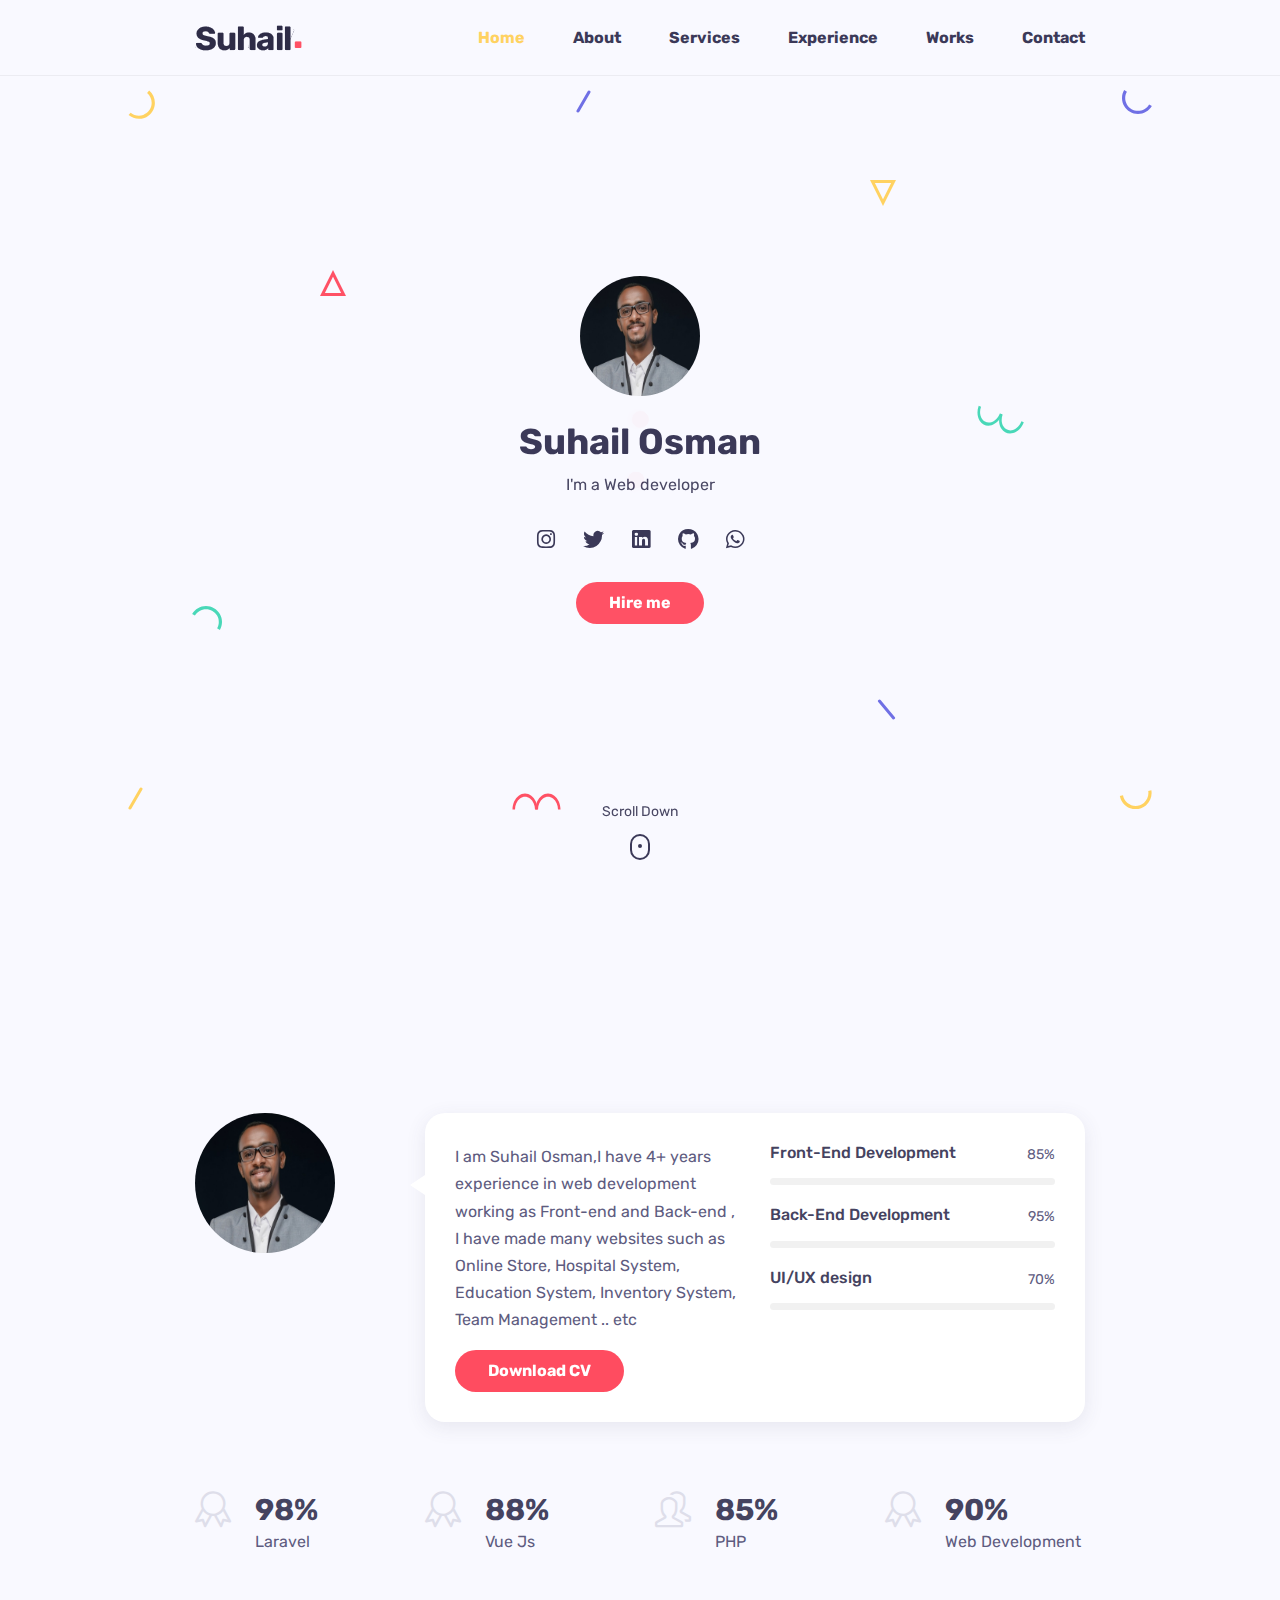
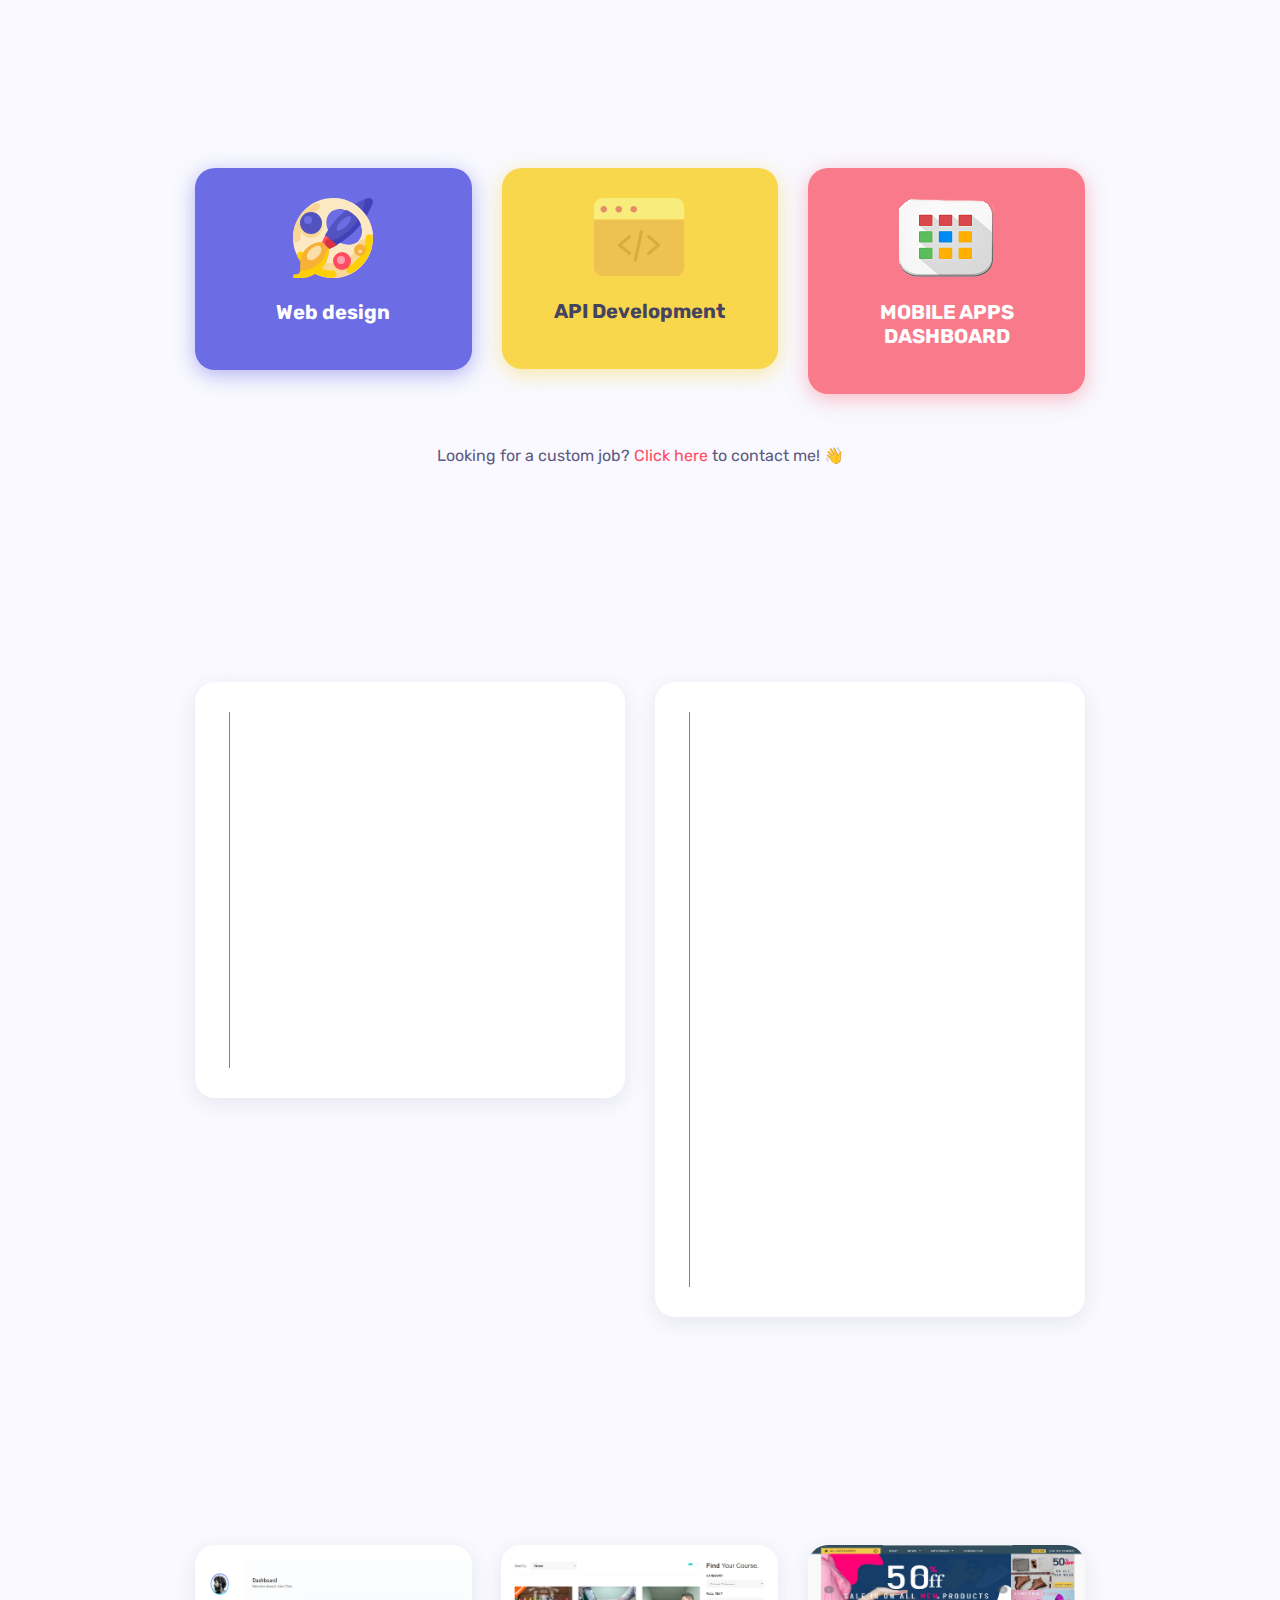
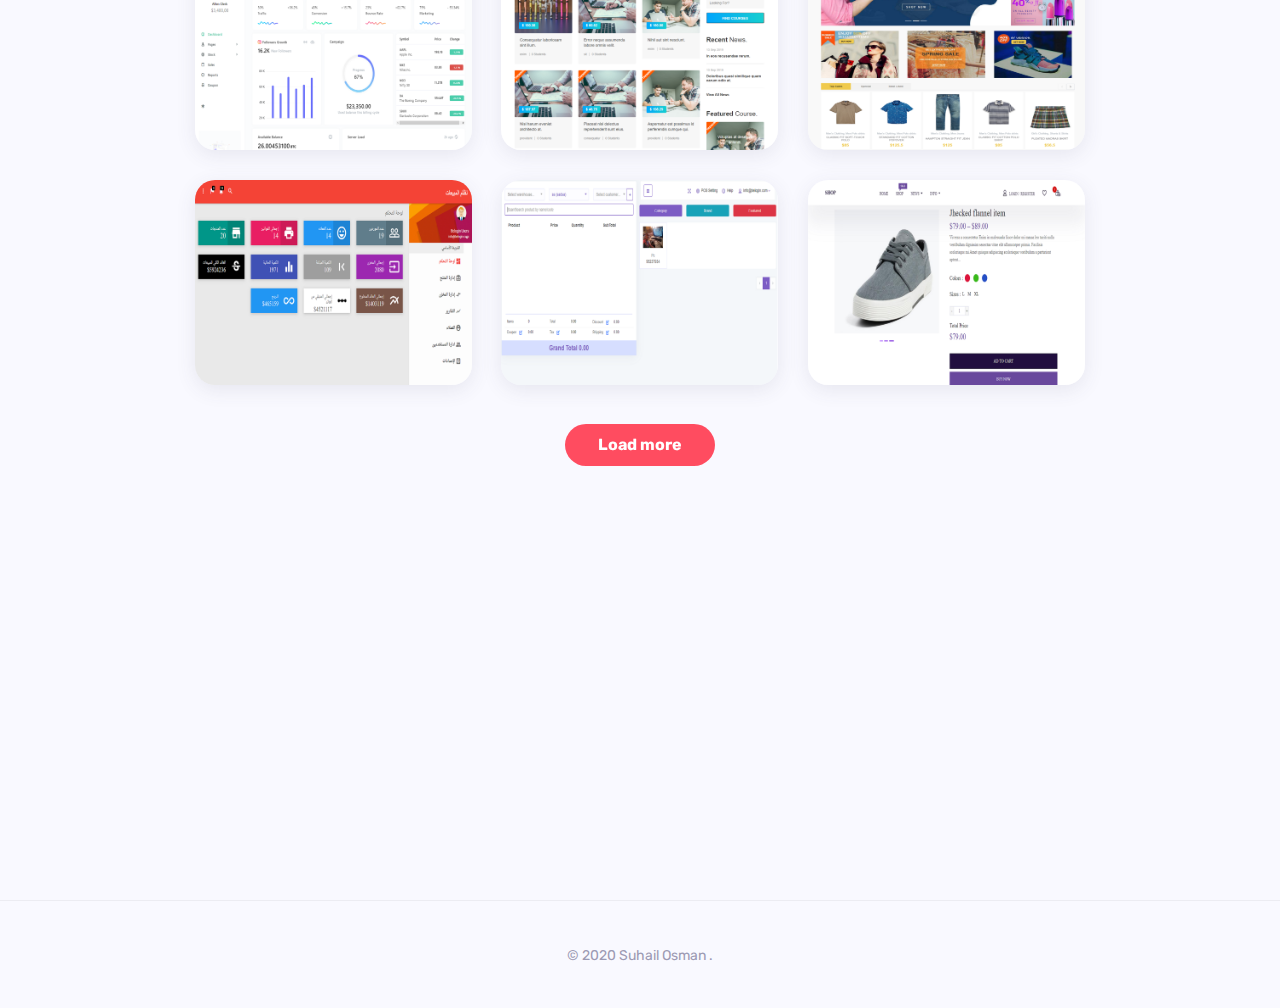
==== index.html @ 7b94c905 "Update index.html" ====
<!DOCTYPE html>
<html lang="en-US">

<head>
	<meta http-equiv="Content-Type" content="text/html; charset=UTF-8">
	<title>Suhail - Portfolio/CV </title>
	<meta name="description" content="Suhail - Portfolio/CV">
	<meta name="viewport" content="width=device-width, initial-scale=1, maximum-scale=1">
	<link rel="shortcut icon" type="image/x-icon" href="images/favicon.png">

	<!-- STYLESHEETS -->
	<link rel="stylesheet" href="css/bootstrap.min.css" type="text/css" media="all">
	<link rel="stylesheet" href="css/all.min.css" type="text/css" media="all">
	<link rel="stylesheet" href="css/simple-line-icons.css" type="text/css" media="all">
	<link rel="stylesheet" href="css/slick.css" type="text/css" media="all">
	<link rel="stylesheet" href="css/animate.css" type="text/css" media="all">
	<link rel="stylesheet" href="css/magnific-popup.css" type="text/css" media="all">
	<link rel="stylesheet" href="css/style.css" type="text/css" media="all">

	<!--[if lt IE 9]>
      <script src="https://oss.maxcdn.com/html5shiv/3.7.2/html5shiv.min.js"></script>
      <script src="https://oss.maxcdn.com/respond/1.4.2/respond.min.js"></script>
    <![endif]-->

</head>

<body>

<!-- Preloader -->
<div id="preloader" class="light">
	<div class="outer">
		<!-- Google Chrome -->
		<div class="infinityChrome">
			<div></div>
			<div></div>
			<div></div>
		</div>

		<!-- Safari and others -->
		<div class="infinity">
			<div>
				<span></span>
			</div>
			<div>
				<span></span>
			</div>
			<div>
				<span></span>
			</div>
		</div>
		<!-- Stuff -->
		<svg xmlns="http://www.w3.org/2000/svg" version="1.1" class="goo-outer">
			<defs>
				<filter id="goo">
					<feGaussianBlur in="SourceGraphic" stdDeviation="6" result="blur" />
					<feColorMatrix in="blur" values="1 0 0 0 0  0 1 0 0 0  0 0 1 0 0  0 0 0 18 -7" result="goo" />
					<feBlend in="SourceGraphic" in2="goo" />
				</filter>
			</defs>
		</svg>
	</div>
</div>

<!-- desktop header -->
<header class="desktop-header-3 light fixed-top">

    <div class="container">
	
        <nav class="navbar navbar-expand-lg navbar-dark">
			<button aria-controls="navbarNavDropdown" aria-expanded="false" aria-label="Toggle navigation" class="navbar-toggler" data-target="#navbarNavDropdown" data-toggle="collapse" type="button">
				<span class="navbar-toggler-icon"> 
					<i style="color: #282642; font-size: 25px;" class="fas fa-align-justify"></i> 
				</span> 
				<span></span>
			</button>
			<a class="navbar-brand" href="index-3-light.html"><img src="images/logo-dark.png" alt="Suhail" /></a> 
			
            <div class="collapse navbar-collapse" id="navbarNavDropdown">
                <ul class="navbar-nav ml-auto scrollspy">
                    <li class="nav-item"><a class="nav-link" href="#home">Home</a></li>
                    <li class="nav-item"><a href="#about" class="nav-link">About</a></li>
                    <li class="nav-item"><a href="#services" class="nav-link">Services</a></li>
                    <li class="nav-item"><a href="#experience" class="nav-link">Experience</a></li>
                    <li class="nav-item"><a href="#works" class="nav-link">Works</a></li>
                    <!-- <li class="nav-item"><a href="#blog" class="nav-link">Blog</a></li> -->
                    <li class="nav-item"><a href="#contact" class="nav-link">Contact</a></li>
                </ul>
            </div>
        </nav>

    </div>

</header>

<!-- main layout -->
<main class="content-3">
	
	<!-- section home -->
	<section id="home" class="home light d-flex align-items-center">
		<div class="container">

			<!-- intro -->
			<div class="intro">
				<!-- avatar image -->
				<img style="width:120px; height:120px; border-radius: 50%;" src="images/suhail.jpeg" alt="Suhail" class="mb-4 avatar" />

				<!-- info -->
				<h1 class="mb-2 mt-0">Suhail Osman</h1>
				<span>I'm a <span class="text-rotating">Web developer, Front-End developer, Back-End developer</span></span>

				<!-- social icons -->
				<ul class="social-icons light list-inline mb-0 mt-4">
					<li class="list-inline-item"><a target="_blank" href="https://www.instgram.com/sahlowle/"><i class="fab fa-instagram"></i></a></li>
					<li class="list-inline-item"><a target="_blank" href="https://www.twitter.com/sahlowle/"><i class="fab fa-twitter"></i></a></li>
					<li class="list-inline-item"><a target="_blank" href="https://www.linkedin.com/in/sahlowle"><i class="fab fa-linkedin"></i></a></li>
					<li class="list-inline-item"><a target="_blank" href="https://github.com/sahlowle"><i class="fab fa-github"></i></a></li>
					<li class="list-inline-item"><a target="_blank" href="https://api.whatsapp.com/send/?phone=249117404015"><i class="fab fa-whatsapp"></i></a></li>
				</ul>

				<!-- buttons -->
				<div class="mt-4">
					<a href="#contact" class="btn btn-default">Hire me</a>
				</div>
			</div>
			
			<!-- scroll down mouse wheel -->
			<div class="scroll-down light">
				<a href="#about" class="mouse-wrapper">
					<span>Scroll Down</span>
					<span class="mouse">
						<span class="wheel"></span>
					</span>
				</a>
			</div>

			<!-- parallax layers -->
			<div class="parallax" data-relative-input="true">

				<svg width="27" height="29" data-depth="0.3" class="layer p1" xmlns="http://www.w3.org/2000/svg"><path d="M21.15625.60099c4.37954 3.67487 6.46544 9.40612 5.47254 15.03526-.9929 5.62915-4.91339 10.30141-10.2846 12.25672-5.37122 1.9553-11.3776.89631-15.75715-2.77856l2.05692-2.45134c3.50315 2.93948 8.3087 3.78663 12.60572 2.22284 4.297-1.5638 7.43381-5.30209 8.22768-9.80537.79387-4.50328-.8749-9.08872-4.37803-12.02821L21.15625.60099z" fill="#FFD15C" fill-rule="evenodd"/></svg>

				<svg width="26" height="26" data-depth="0.2" class="layer p2" xmlns="http://www.w3.org/2000/svg"><path d="M13 3.3541L2.42705 24.5h21.1459L13 3.3541z" stroke="#FF4C60" stroke-width="3" fill="none" fill-rule="evenodd"/></svg>

				<svg width="30" height="25" data-depth="0.3" class="layer p3" xmlns="http://www.w3.org/2000/svg"><path d="M.1436 8.9282C3.00213 3.97706 8.2841.92763 14.00013.92796c5.71605.00032 10.9981 3.04992 13.85641 8 2.8583 4.95007 2.8584 11.0491-.00014 16.00024l-2.77128-1.6c2.28651-3.96036 2.28631-8.84002.00011-12.8002-2.2862-3.96017-6.5124-6.40017-11.08513-6.4-4.57271.00018-8.79872 2.43984-11.08524 6.4002l-2.77128-1.6z" fill="#44D7B6" fill-rule="evenodd"/></svg>

				<svg width="15" height="23" data-depth="0.6" class="layer p4" xmlns="http://www.w3.org/2000/svg"><rect transform="rotate(30 9.86603 10.13397)" x="7" width="3" height="25" rx="1.5" fill="#FFD15C" fill-rule="evenodd"/></svg>

				<svg width="15" height="23" data-depth="0.2" class="layer p5" xmlns="http://www.w3.org/2000/svg"><rect transform="rotate(30 9.86603 10.13397)" x="7" width="3" height="25" rx="1.5" fill="#6C6CE5" fill-rule="evenodd"/></svg>

				<svg width="49" height="17" data-depth="0.5" class="layer p6" xmlns="http://www.w3.org/2000/svg"><g fill="#FF4C60" fill-rule="evenodd"><path d="M.5 16.5c0-5.71709 2.3825-10.99895 6.25-13.8567 3.8675-2.85774 8.6325-2.85774 12.5 0C23.1175 5.50106 25.5 10.78292 25.5 16.5H23c0-4.57303-1.90625-8.79884-5-11.08535-3.09375-2.28652-6.90625-2.28652-10 0C4.90625 7.70116 3 11.92697 3 16.5H.5z"/><path d="M23.5 16.5c0-5.71709 2.3825-10.99895 6.25-13.8567 3.8675-2.85774 8.6325-2.85774 12.5 0C46.1175 5.50106 48.5 10.78292 48.5 16.5H46c0-4.57303-1.90625-8.79884-5-11.08535-3.09375-2.28652-6.90625-2.28652-10 0-3.09375 2.28651-5 6.51232-5 11.08535h-2.5z"/></g></svg>

				<svg width="26" height="26" data-depth="0.4" class="layer p7" xmlns="http://www.w3.org/2000/svg"><path d="M13 22.6459L2.42705 1.5h21.1459L13 22.6459z" stroke="#FFD15C" stroke-width="3" fill="none" fill-rule="evenodd"/></svg>

				<svg width="19" height="21" data-depth="0.3" class="layer p8" xmlns="http://www.w3.org/2000/svg"><rect transform="rotate(-40 6.25252 10.12626)" x="7" width="3" height="25" rx="1.5" fill="#6C6CE5" fill-rule="evenodd"/></svg>

				<svg width="30" height="25" data-depth="0.3" data-depth-y="-1.30" class="layer p9" xmlns="http://www.w3.org/2000/svg"><path d="M29.8564 16.0718c-2.85854 4.95114-8.1405 8.00057-13.85654 8.00024-5.71605-.00032-10.9981-3.04992-13.85641-8-2.8583-4.95007-2.8584-11.0491.00014-16.00024l2.77128 1.6c-2.28651 3.96036-2.28631 8.84002-.00011 12.8002 2.2862 3.96017 6.5124 6.40017 11.08513 6.4 4.57271-.00018 8.79872-2.43984 11.08524-6.4002l2.77128 1.6z" fill="#6C6CE5" fill-rule="evenodd"/></svg>

				<svg width="47" height="29" data-depth="0.2" class="layer p10" xmlns="http://www.w3.org/2000/svg"><g fill="#44D7B6" fill-rule="evenodd"><path d="M46.78878 17.19094c-1.95535 5.3723-6.00068 9.52077-10.61234 10.8834-4.61167 1.36265-9.0893-.26708-11.74616-4.27524-2.65686-4.00817-3.08917-9.78636-1.13381-15.15866l2.34923.85505c-1.56407 4.29724-1.2181 8.92018.90705 12.12693 2.12514 3.20674 5.70772 4.5107 9.39692 3.4202 3.68921-1.0905 6.92581-4.40949 8.48988-8.70673l2.34923.85505z"/><path d="M25.17585 9.32448c-1.95535 5.3723-6.00068 9.52077-10.61234 10.8834-4.61167 1.36264-9.0893-.26708-11.74616-4.27525C.16049 11.92447-.27182 6.14628 1.68354.77398l2.34923.85505c-1.56407 4.29724-1.2181 8.92018.90705 12.12692 2.12514 3.20675 5.70772 4.5107 9.39692 3.4202 3.68921-1.0905 6.92581-4.40948 8.48988-8.70672l2.34923.85505z"/></g></svg>

				<svg width="33" height="20" data-depth="0.5" class="layer p11" xmlns="http://www.w3.org/2000/svg"><path d="M32.36774.34317c.99276 5.63023-1.09332 11.3614-5.47227 15.03536-4.37895 3.67396-10.3855 4.73307-15.75693 2.77837C5.76711 16.2022 1.84665 11.53014.8539 5.8999l3.15139-.55567c.7941 4.50356 3.93083 8.24147 8.22772 9.8056 4.29688 1.56413 9.10275.71673 12.60554-2.2227C28.34133 9.98771 30.01045 5.4024 29.21635.89884l3.15139-.55567z" fill="#FFD15C" fill-rule="evenodd"/></svg>

			</div>
		</div>
		
	</section>

	<!-- section about -->
	<section id="about">

		<div class="container">
			
			<!-- section title -->
			<h2 class="section-title wow fadeInUp">About Me</h2>

			<div class="spacer" data-height="60"></div>
			
			<div class="row">

				<div class="col-md-3">
					<div class="text-center text-md-left">
						<!-- avatar image -->
						<img style="width: 140px; height: 140px; border-radius: 50%" src="images/suhail.jpeg" alt="Suhail" />
					</div>
					<div class="spacer d-md-none d-lg-none" data-height="30"></div>
				</div>

				<div class="col-md-9 triangle-left-md triangle-top-sm">
					<div class="rounded bg-white shadow-dark padding-30">
						<div class="row">
							<div class="col-md-6">
								<!-- about text -->
								<p>I am Suhail Osman,I have 4+ years experience in web development working as Front-end and Back-end , I have made many websites such as
									Online Store, Hospital System, Education System, Inventory System, Team Management .. etc
								</p>
								<div class="mt-3">
									<a href="files/suhail-cv.pdf" download  class="btn btn-default">Download CV</a>
								</div>
								<div class="spacer d-md-none d-lg-none" data-height="30"></div>
							</div>
							<div class="col-md-6">
								<!-- skill item -->
								<div class="skill-item">
									<div class="skill-info clearfix">
										<h4 class="float-left mb-3 mt-0">Front-End Development</h4>
										<span class="float-right">85%</span>
									</div>
									<div class="progress">
										<div class="progress-bar data-background" role="progressbar" aria-valuemin="0" aria-valuemax="100" aria-valuenow="85" data-color="#FFD15C">
										</div>
									</div>
									<div class="spacer" data-height="20"></div>
								</div>

								<!-- skill item -->
								<div class="skill-item">
									<div class="skill-info clearfix">
										<h4 class="float-left mb-3 mt-0"> Back-End Development</h4>
										<span class="float-right">95%</span>
									</div>
									<div class="progress">
										<div class="progress-bar data-background" role="progressbar" aria-valuemin="0" aria-valuemax="100" aria-valuenow="95" data-color="#FF4C60">
										</div>
									</div>
									<div class="spacer" data-height="20"></div>
								</div>

								<!-- skill item -->
								<div class="skill-item">
									<div class="skill-info clearfix">
										<h4 class="float-left mb-3 mt-0"> UI/UX design</h4>
										<span class="float-right">70%</span>
									</div>
									<div class="progress">
										<div class="progress-bar data-background" role="progressbar" aria-valuemin="0" aria-valuemax="100" aria-valuenow="70" data-color="#6C6CE5">
										</div>
									</div>
								</div>
							</div>
						</div>
					</div>
				</div>

			</div>
			<!-- row end -->

			<div class="spacer" data-height="70"></div>
			
			<div class="row">
				
				<div class="col-md-3 col-sm-6">
					<!-- fact item -->
					<div class="fact-item">
						<span class="icon icon-badge"></span>
						<div class="details">
							<h3 class="mb-0 mt-0 number"><em class="count">98</em>%</h3>
							<p class="mb-0">Laravel</p>
						</div>
					</div>
					<div class="spacer d-md-none d-lg-none" data-height="30"></div>
				</div>

				<div class="col-md-3 col-sm-6">
					<!-- fact item -->
					<div class="fact-item">
						<span class="icon icon-badge"></span>
						<div class="details">
							<h3 class="mb-0 mt-0 number"><em class="count">88</em>%</h3>
							<p class="mb-0">Vue Js</p>
						</div>
					</div>
					<div class="spacer d-md-none d-lg-none" data-height="30"></div>
				</div>

				<div class="col-md-3 col-sm-6">
					<!-- fact item -->
					<div class="fact-item">
						<span class="icon icon-people"></span>
						<div class="details">
							<h3 class="mb-0 mt-0 number"><em class="count">85</em>%</h3>
							<p class="mb-0">PHP</p>
						</div>
					</div>
					<div class="spacer d-md-none d-lg-none" data-height="30"></div>
				</div>

				<div class="col-md-3 col-sm-6">
					<!-- fact item -->
					<div class="fact-item">
						<span class="icon icon-badge"></span>
						<div class="details">
							<h3 class="mb-0 mt-0 number"><em class="count">90</em>%</h3>
							<p class="mb-0">Web Development</p>
						</div>
					</div>
				</div>

			</div>

		</div>
		
	</section>
	
	<!-- section services -->
	<section id="services">

		<div class="container">
			
			<!-- section title -->
			<h2 class="section-title wow fadeInUp">Services</h2>

			<div class="spacer" data-height="60"></div>
			
			<div class="row">

				<div class="col-md-4">
					<!-- service box -->
					<div class="service-box rounded data-background padding-30 text-center text-light shadow-blue" data-color="#6C6CE5">
						<img src="images/service-1.svg" alt="UI/UX design" />
						<h3 class="mb-3 mt-0">Web design</h3>
						<!-- <p class="mb-0">Lorem ipsum dolor sit amet consectetuer adipiscing elit aenean commodo ligula eget.</p> -->
					</div>
					<div class="spacer d-md-none d-lg-none" data-height="30"></div>
				</div>

				<div class="col-md-4">
					<!-- service box -->
					<div class="service-box rounded data-background padding-30 text-center shadow-yellow" data-color="#F9D74C">
						<img src="images/service-2.svg" alt="UI/UX design" />
						<h3 class="mb-3 mt-0">API Development</h3>
						<!-- <p class="mb-0">Lorem ipsum dolor sit amet consectetuer adipiscing elit aenean commodo ligula eget.</p> -->
					</div>
					<div class="spacer d-md-none d-lg-none" data-height="30"></div>
				</div>

				<div class="col-md-4">
					<!-- service box -->
					<div class="service-box rounded data-background padding-30 text-center text-light shadow-pink" data-color="#F97B8B">
						<img src="images/apps.png" alt="UI/UX design" />
						<h3 class="mb-3 mt-0">MOBILE APPS DASHBOARD</h3>
						<!-- <p class="mb-0">Lorem ipsum dolor sit amet consectetuer adipiscing elit aenean commodo ligula eget.</p> -->
					</div>
				</div>

			</div>

			<div class="mt-5 text-center">
				<p class="mb-0">Looking for a custom job? <a href="#contact">Click here</a> to contact me! 👋</p>
			</div>

		</div>
		
	</section>
	
	<!-- section experience -->
	<section id="experience">

		<div class="container">
			
			<!-- section title -->
			<h2 class="section-title wow fadeInUp">Experience</h2>

			<div class="spacer" data-height="60"></div>
			
			<div class="row">

				<div class="col-md-6">
					
					<!-- timeline wrapper -->
					<div class="timeline edu bg-white rounded shadow-dark padding-30 overflow-hidden">

						

						<!-- timeline item -->
						<div class="timeline-container wow fadeInUp" data-wow-delay="0.2s">
							<div class="content">
								<span class="time">2017 - 2013</span>
								<h3 class="title">Bachelor’s Degree</h3>
								<p> Sudan University Of Since & Technology. <br> 
									 Management Information System <br>
									 First Class
									 <br>
									 graduated in 15-11-2017
								</p>
							</div>
						</div>

						<!-- timeline item -->
						<div class="timeline-container wow fadeInUp">
							<div class="content">
								<span class="time">2012 - 2010</span>
								<h3 class="title">Academic Degree</h3>
								<p> Sudani International school, <br> 3 years to graduate <br>  </p>
							</div>
						</div>

						<!-- timeline item -->
						<!-- <div class="timeline-container wow fadeInUp" data-wow-delay="0.4s">
							<div class="content">
								<span class="time">2013 - 2009</span>
								<h3 class="title">Honours Degree</h3>
								<p>Lorem ipsum dolor sit amet quo ei simul congue exerci ad nec admodum perfecto.</p>
							</div>
						</div> -->

						<!-- main line -->
						<span class="line"></span>

					</div>

				</div>

				<div class="col-md-6">
					
					<!-- responsive spacer -->
					<div class="spacer d-md-none d-lg-none" data-height="30"></div>

					<!-- timeline wrapper -->
					<div class="timeline exp bg-white rounded shadow-dark padding-30 overflow-hidden">

						<!-- timeline item -->
						<div class="timeline-container wow fadeInUp">
							<div class="content">
								<span class="time">2020 - Present</span>
								<h3 class="title">Back-End Developer</h3>
								<p> <i class="fa fa-building"></i> Opeena Co.ltd </p>
								 <ul>
									 <li>Building REST api for mobile apps</li>
									 <li>Building Dashboard</li>
									 <li>Building Ecommerce website</li>
								 </ul>
							</div>
						</div>

						<!-- timeline item -->
						<div class="timeline-container wow fadeInUp" data-wow-delay="0.2s">
							<div class="content">
								<span class="time">2017 - 2013</span>
								<h3 class="title">Front-End Developer</h3>
								<p> <i class="fa fa-building"></i> SkilledTech  </p>
								 <ul>
									 <li>Building website</li>
								 </ul>
							</div>
						</div>

						<!-- timeline item -->
						<div class="timeline-container wow fadeInUp" data-wow-delay="0.4s">
							<div class="content">
								<span class="time">2013 - 2009</span>
								<h3 class="title">Full-Stack Developer</h3>
								<p> <i class="fa fa-building"></i> Ashrafcom  </p>
								 <ul>
									 <li>Building CMS</li>
									 <li>Integrate payment Method</li>
								 </ul>
							</div>
						</div>

						<!-- main line -->
						<span class="line"></span>

					</div>

				</div>

			</div>

		</div>
		
	</section>
	
	<!-- section works -->
	<section id="works">

		<div class="container">
			
			<!-- section title -->
			<h2 class="section-title wow fadeInUp">Recent works</h2>

			<div class="spacer" data-height="60"></div>

			<!-- portfolio filter (desktop) -->
			<!-- <ul class="portfolio-filter list-inline wow fadeInUp">
				<li class="current list-inline-item" data-filter="*">Everything</li>
				<li class="list-inline-item" data-filter=".creative">Creative</li>
				<li class="list-inline-item" data-filter=".art">Art</li>
				<li class="list-inline-item" data-filter=".design">Design</li>
				<li class="list-inline-item" data-filter=".branding">Branding</li>
			</ul> -->
			
			<!-- portfolio filter (mobile) -->
			<!-- <div class="pf-filter-wrapper">
				<select class="portfolio-filter-mobile">
					<option value="*">Everything</option>
					<option value=".creative">Creative</option>
					<option value=".art">Art</option>
					<option value=".design">Design</option>
					<option value=".branding">Branding</option>
				</select>
			</div> -->
			
			<!-- portolio wrapper -->
			<div class="row portfolio-wrapper">
				
				<!-- portfolio item -->
				
				<!-- portfolio item -->
				<div class="col-md-4 col-sm-6 grid-item creative design">
					<a href="#small-dialog" class="work-content">
						<div class="portfolio-item rounded shadow-dark">
							<div class="details">
								<span class="term">creative</span>
								<h4 class="title">Dashboard For Online Store</h4>
								<span class="more-button"><i class="icon-options"></i></span>
							</div>
							<div class="thumb">
								<img src="images/works/dashboard1.png" alt="Portfolio-title" />
								<div class="mask"></div>
							</div>
						</div>
					</a>
					<div id="small-dialog" class="white-popup zoom-anim-dialog mfp-hide">
						<img src="images/works/dashboard.png" alt="Title" />
						<h2>Dashboard For Online Store</h2>
						<!-- <p>Lorem ipsumifend mi id tempus.</p>
						<p>Donec consectetur, libero at pretl lectus eget ligula.</p> -->
						<!-- <a href="#" class="btn btn-default">View on Dribbble</a> -->
					</div>
				</div>
				<!-- portfolio item -->
				<div class="col-md-4 col-sm-6 grid-item creative design">
					<a href="#small-dialog2" class="work-content">
						<div class="portfolio-item rounded shadow-dark">
							<div class="details">
								<span class="term">Creative</span>
								<h4 class="title">Course Website</h4>
								<span class="more-button"><i class="icon-options"></i></span>
							</div>
							<div class="thumb">
								<img src="images/works/course.png" alt="Portfolio-title" />
								<div class="mask"></div>
							</div>
						</div>
					</a>
					<div id="small-dialog2" class="white-popup zoom-anim-dialog mfp-hide">
						<img src="images/works/course.png" alt="Title" />
						<h2>Course Website</h2>
						<!-- <p>Lorem ipsum dolorper rutrum. In rmpus.</p>
						<p>Donec consectetur, libero rnaa.</p>
						<a href="#" class="btn btn-default">View on Dribbble</a> -->
					</div>
				</div>
				<!-- portfolio item -->
				<div class="col-md-4 col-sm-6 grid-item creative design">
					<a href="#small-dialog3" class="work-content">
						<div class="portfolio-item rounded shadow-dark">
							<div class="details">
								<span class="term">Creative</span>
								<h4 class="title">Online Store Website</h4>
								<span class="more-button"><i class="icon-options"></i></span>
							</div>
							<div class="thumb">
								<img src="images/works/Ecommerce1.png" alt="Portfolio-title" />
								<div class="mask"></div>
							</div>
						</div>
					</a>
					<div id="small-dialog3" class="white-popup zoom-anim-dialog mfp-hide">
						<img src="images/works/Ecommerce.png" alt="Title" />
						<h2>Online Store Website</h2>
						<!-- <p>Lorem ipsum dolor mper rutrumempus.</p>
						<p>Donec consectetur, libelobortia.</p>
						<a href="#" class="btn btn-default">View on Dribbble</a> -->
					</div>
				</div>
				<!-- portfolio item -->
				<div class="col-md-4 col-sm-6 grid-item creative design">
					<a href="#small-dialog4" class="work-content">
						<div class="portfolio-item rounded shadow-dark">
							<div class="details">
								<span class="term">Creative</span>
								<h4 class="title">Stock Management</h4>
								<span class="more-button"><i class="icon-options"></i></span>
							</div>
							<div class="thumb">
								<img src="images/works/stock1.png" alt="Portfolio-title" />
								<div class="mask"></div>
							</div>
						</div>
					</a>
					<div id="small-dialog4" class="white-popup zoom-anim-dialog mfp-hide">
						<img src="images/works/stock.png" alt="Title" />
						<h2>Stock Management</h2>
						<!-- <p>Lorem ipsum dolor mpus.</p>
						<p>Donec ce nisl lectus eget ligula.</p>
						<a href="#" class="btn btn-default">View on Dribbble</a> -->
					</div>
				</div>
				<!-- portfolio item -->
				<div class="col-md-4 col-sm-6 grid-item creative design">
					<a href="#small-dialog5" class="work-content">
						<div class="portfolio-item rounded shadow-dark">
							<div class="details">
								<span class="term">Creative</span>
								<h4 class="title">Pos System</h4>
								<span class="more-button"><i class="icon-options"></i></span>
							</div>
							<div class="thumb">
								<img src="images/works/pos1.png" alt="Portfolio-title" />
								<div class="mask"></div>
							</div>
						</div>
					</a>
					<div id="small-dialog5" class="white-popup zoom-anim-dialog mfp-hide">
						<img src="images/works/pos.png" alt="Title" />
						<h2>Guest App Walkthrough Screens</h2>
						<!-- <p>Lorem ipsua semper rutrum. s.</p>
						<p>Donec consectetur, lstique ula.</p>
						<a href="#" class="btn btn-default">View on Dribbble</a> -->
					</div>
				</div>
				<!-- portfolio item -->
				<div class="col-md-4 col-sm-6 grid-item creative design">
					<a href="#small-dialog6" class="work-content">
						<div class="portfolio-item rounded shadow-dark">
							<div class="details">
								<span class="term">Creative</span>
								<h4 class="title">Opeena Online Store</h4>
								<span class="more-button"><i class="icon-options"></i></span>
							</div>
							<div class="thumb">
								<img src="images/works/opeena1.png" alt="Portfolio-title" />
								<div class="mask"></div>
							</div>
						</div>
					</a>
					<div id="small-dialog6" class="white-popup zoom-anim-dialog mfp-hide">
						<img src="images/works/opeena.png" alt="Title" />
						<h2>Opeena Online Store</h2>
						<!-- <p>Lorem ipsum dsa semper rutrum. In rus.</p>
						<p>Donec consectetur,istique nisl lela.</p>
						<a href="#" class="btn btn-default">View on Dribbble</a> -->
					</div>
				</div>



			</div>
			
			<!-- more button -->
			<div class="load-more text-center mt-4">
				<a href="javascript:" class="btn btn-default"><i class="fas fa-spinner"></i> Load more</a>
				<!-- numbered pagination (hidden for infinite scroll) -->
				<ul class="portfolio-pagination list-inline d-none">
					<li class="list-inline-item">1</li>
					<li class="list-inline-item"><a href="works-2.html">2</a></li>
				</ul>
			</div>

		</div>

	</section>
	
	<!-- section prices -->
	<section id="prices" style="display: none;">

		<div class="container">
			
			<!-- section title -->
			<h2 class="section-title wow fadeIn">Pricing Plans</h2>

			<div class="spacer" data-height="60"></div>
			
			<div class="row">
				
				<div class="col-md-4 pr-md-0 mt-md-4 mt-0">
					<!-- price item -->
					<div class="price-item bg-white rounded shadow-dark text-center">
						<img src="images/price-1.svg" alt="Regular" />
						<h2 class="plan">Basic</h2>
						<p>A Simple option but powerful to manage your business</p>
						<p>Email support</p>
						<h3 class="price"><em>$</em>9<span>Month</span></h3>
						<a href="#" class="btn btn-default">Get Started</a>
					</div>
				</div>

				<div class="col-md-4 px-md-0 my-4 my-md-0">
					<!-- price item recommended-->
					<div class="price-item bg-white rounded shadow-dark text-center best">
						<span class="badge">Recommended</span>
						<img src="images/price-2.svg" alt="Premium" />
						<h2 class="plan">Premium</h2>
						<p>Unlimited product including apps integrations and more features</p>
						<p>Mon-Fri support</p>
						<h3 class="price"><em>$</em>49<span>Month</span></h3>
						<a href="#" class="btn btn-default">Get Started</a>
					</div>
				</div>

				<div class="col-md-4 pl-md-0 mt-md-4 mt-0">
					<!-- price item -->
					<div class="price-item bg-white rounded shadow-dark text-center">
						<img src="images/price-3.svg" alt="Ultimate" />
						<h2 class="plan">Ultimate</h2>
						<p>A wise option for large companies and individuals</p>
						<p>24/7 support</p>
						<h3 class="price"><em>$</em>99<span>Month</span></h3>
						<a href="#" class="btn btn-default">Get Started</a>
					</div>
				</div>

			</div>

		</div>

	</section>
	
	<!-- section testimonials -->
	<section id="testimonials" style="display: none;">

		<div class="container">
			
			<!-- section title -->
			<h2 class="section-title wow fadeInUp">Clients & Reviews</h2>

			<div class="spacer" data-height="60"></div>
			
			<!-- testimonials wrapper -->
			<div class="testimonials-wrapper">
				
				<!-- testimonial item -->
				<div class="testimonial-item text-center mx-auto">
					<div class="thumb mb-3 mx-auto">
						<img style=" border-radius: 50%" src="images/suhail.jpeg" alt="customer-name" />						
					</div>
					<h4 class="mt-3 mb-0">John Doe</h4>
					<span class="subtitle">Product designer at Dribbble</span>
					<div class="bg-white padding-30 shadow-dark rounded triangle-top position-relative mt-4">
						<p class="mb-0">I enjoy working with the theme and learn so much. You guys make the process fun and interesting. Good luck! 👍</p>
					</div>
				</div>
				
				<!-- testimonial item -->
				<div class="testimonial-item text-center mx-auto">
					<div class="thumb mb-3 mx-auto">
						<img style=" border-radius: 50%" src="images/suhail.jpeg" alt="customer-name" />						
x-auto">
						<img style=" border-radius: 50%" src="images/suhail.jpeg" alt="customer-name" />						
lient-5.svg" alt="client-name" />
						</div>
					</div>
				</div>
				<div class="col-md-3 col-6">
					<!-- client item -->
					<div class="client-item">
						<div class="inner">
							<img src="images/client-6.svg" alt="client-name" />
						</div>
					</div>
				</div>
				<div class="col-md-3 col-6">
					<!-- client item -->
					<div class="client-item">
						<div class="inner">
							<img src="images/client-7.svg" alt="client-name" />
						</div>
					</div>
				</div>
				<div class="col-md-3 col-6">
					<!-- client item -->
					<div class="client-item">
						<div class="inner">
							<img src="images/client-8.svg" alt="client-name" />
						</div>
					</div>
				</div>
			</div>

		</div>

	</section>
	
	<!-- section blog -->
	<section id="blog" style="display: none;">

		<div class="container">
			
			<!-- section title -->
			<h2 class="section-title wow fadeInUp">Latest Posts</h2>

			<div class="spacer" data-height="60"></div>
			
			<div class="row blog-wrapper">
				
				<div class="col-md-4">
					<!-- blog item -->
					<div class="blog-item rounded bg-white shadow-dark wow fadeIn">
						<div class="thumb">
							<a href="#">
								<span class="category">Reviews</span>
							</a>
							<a href="#">
								<img src="images/blog/1.svg" alt="blog-title" />
							</a>
						</div>
						<div class="details">
							<h4 class="my-0 title"><a href="#">5 Best App Development Tool for Your Project</a></h4>
							<ul class="list-inline meta mb-0 mt-2">
								<li class="list-inline-item">09 February, 2020</li>
								<li class="list-inline-item">Suhail</li>
							</ul>
						</div>
					</div>
				</div>

				<div class="col-md-4">
					<!-- blog item -->
					<div class="blog-item rounded bg-white shadow-dark wow fadeIn">
						<div class="thumb">
							<a href="#">
								<span class="category">Tutorial</span>
							</a>
							<a href="#">
								<img src="images/blog/2.svg" alt="blog-title" />
							</a>
						</div>
						<div class="details">
							<h4 class="my-0 title"><a href="#">Common Misconceptions About Payment</a></h4>
							<ul class="list-inline meta mb-0 mt-2">
								<li class="list-inline-item">07 February, 2020</li>
								<li class="list-inline-item">Suhail</li>
							</ul>
						</div>
					</div>
				</div>

				<div class="col-md-4">
					<!-- blog item -->
					<div class="blog-item rounded bg-white shadow-dark wow fadeIn">
						<div class="thumb">
							<a href="#">
								<span class="category">Business</span>
							</a>
							<a href="#">
								<img src="images/blog/3.svg" alt="blog-title" />
							</a>
						</div>
						<div class="details">
							<h4 class="my-0 title"><a href="#">3 Things To Know About Startup Business</a></h4>
							<ul class="list-inline meta mb-0 mt-2">
								<li class="list-inline-item">06 February, 2020</li>
								<li class="list-inline-item">Suhail</li>
							</ul>
						</div>
					</div>
				</div>

			</div>

		</div>

	</section>
	
	<!-- section contact -->
	<section id="contact">

		<div class="container">
			
			<!-- section title -->
			
			<h2 class="section-title wow fadeInUp">Get In Touch</h2>

			<div class="spacer" data-height="60"> </div>
			
			<div class="row">
				<div class="col-md-12">
					<!-- contact info -->
					<center>
						<div class="contact-info" style="font-size: larger;">
							<!-- <h3 class="wow fadeInUp">Let's talk about everything!</h3> -->
							<h5 class="wow fadeInUp">Contacts Info!</h5>
							<!-- <p class="wow fadeInUp">Don't like forms? Send me an <a href="mailto:name@example.com">email</a>. 👋</p> -->
							<div class="wow fadeInUp">
								<i class="fa fa-phone"></i> <b>Phone :</b> +249-117404015
							</div>
							<div class="wow fadeInUp">
								<i class="fab fa-whatsapp"></i> <b>Whatsapp :</b> +249-117404015
							</div>
							<div class="wow fadeInUp">
								<i class="fa fa-envelope"></i> <b>Email :</b> sahlowle@gmail.com
							</div>
						</div>
					</center>
				</div>
			

				<div class="col-md-8"  style="display: none;">
					<!-- Contact Form -->
					
					<form id="contact-form" class="contact-form mt-6" method="post" action="#">
						
						<div class="messages"></div>
						
						<div class="row">
							<div class="column col-md-6">
								<!-- Name input -->
								<div class="form-group">
									<input type="text" class="form-control" name="InputName" id="InputName" placeholder="Your name" required="required" data-error="Name is required.">
									<div class="help-block with-errors"></div>
								</div>
							</div>
							
							<div class="column col-md-6">
								<!-- Email input -->
								<div class="form-group">
									<input type="email" class="form-control" id="InputEmail" name="InputEmail" placeholder="Email address" required="required" data-error="Email is required.">
									<div class="help-block with-errors"></div>
								</div>
							</div>

							<div class="column col-md-12">
								<!-- Email input -->
								<div class="form-group">
									<input type="text" class="form-control" id="InputSubject" name="InputSubject" placeholder="Subject" required="required" data-error="Subject is required.">
									<div class="help-block with-errors"></div>
								</div>
							</div>
					
							<div class="column col-md-12">
								<!-- Message textarea -->
								<div class="form-group">
									<textarea name="InputMessage" id="InputMessage" class="form-control" rows="5" placeholder="Message" required="required" data-error="Message is required."></textarea>
									<div class="help-block with-errors"></div>
								</div>
							</div>
						</div>

						<button type="submit" name="submit" id="submit" value="Submit" class="btn btn-default">Send Message</button><!-- Send Button -->

					</form>
					<!-- Contact Form end -->
				</div>
			</div>
		</div>
	</section>

    <div class="spacer" data-height="95" style="display: none;">
		<br>
		<center>
			 <p>
				  <b>Email:</b>  sahlowle@gmail.com
			 </p> 
			 <p>
				  <b>Phone Number:</b>  +249-117404015
			 </p> 
		</center>
		
	</div>
    
    <footer class="footer light">
        <div class="container">
            <span class="copyright">© 2020 Suhail Osman .</span>
        </div>
    </footer>
	
</main>

<!-- Go to top button -->
<a href="javascript:" id="return-to-top"><i class="fas fa-arrow-up"></i></a>

<!-- SCRIPTS -->
<script src="js/jquery-1.12.3.min.js"></script>
<script src="js/jquery.easing.min.js"></script>
<script src="js/jquery.waypoints.min.js"></script>
<script src="js/jquery.counterup.min.js"></script>
<script src="js/popper.min.js"></script>
<script src="js/bootstrap.min.js"></script>
<script src="js/isotope.pkgd.min.js"></script>
<script src="js/infinite-scroll.min.js"></script>
<script src="js/imagesloaded.pkgd.min.js"></script>
<script src="js/slick.min.js"></script>
<script src="js/contact.js"></script>
<script src="js/validator.js"></script>
<script src="js/wow.min.js"></script>
<script src="js/morphext.min.js"></script>
<script src="js/parallax.min.js"></script>
<script src="js/jquery.magnific-popup.min.js"></script>
<script src="js/custom.js"></script>

</body>

</html>
---- css/simple-line-icons.css ----
@font-face {
  font-family: 'simple-line-icons';
  src: url('../fonts/Simple-Line-Iconsb26c.eot?v=2.4.0');
  src: url('../fonts/Simple-Line-Iconsb26c.eot?v=2.4.0#iefix') format('embedded-opentype'), url('../fonts/Simple-Line-Iconsb26c.woff2?v=2.4.0') format('woff2'), url('../fonts/Simple-Line-Iconsb26c.ttf?v=2.4.0') format('truetype'), url('../fonts/Simple-Line-Iconsb26c.woff?v=2.4.0') format('woff'), url('../fonts/Simple-Line-Iconsb26c.svg?v=2.4.0#simple-line-icons') format('svg');
  font-weight: normal;
  font-style: normal;
}
/*
 Use the following CSS code if you want to have a class per icon.
 Instead of a list of all class selectors, you can use the generic [class*="icon-"] selector, but it's slower:
*/
.icon-user,
.icon-people,
.icon-user-female,
.icon-user-follow,
.icon-user-following,
.icon-user-unfollow,
.icon-login,
.icon-logout,
.icon-emotsmile,
.icon-phone,
.icon-call-end,
.icon-call-in,
.icon-call-out,
.icon-map,
.icon-location-pin,
.icon-direction,
.icon-directions,
.icon-compass,
.icon-layers,
.icon-menu,
.icon-list,
.icon-options-vertical,
.icon-options,
.icon-arrow-down,
.icon-arrow-left,
.icon-arrow-right,
.icon-arrow-up,
.icon-arrow-up-circle,
.icon-arrow-left-circle,
.icon-arrow-right-circle,
.icon-arrow-down-circle,
.icon-check,
.icon-clock,
.icon-plus,
.icon-minus,
.icon-close,
.icon-event,
.icon-exclamation,
.icon-organization,
.icon-trophy,
.icon-screen-smartphone,
.icon-screen-desktop,
.icon-plane,
.icon-notebook,
.icon-mustache,
.icon-mouse,
.icon-magnet,
.icon-energy,
.icon-disc,
.icon-cursor,
.icon-cursor-move,
.icon-crop,
.icon-chemistry,
.icon-speedometer,
.icon-shield,
.icon-screen-tablet,
.icon-magic-wand,
.icon-hourglass,
.icon-graduation,
.icon-ghost,
.icon-game-controller,
.icon-fire,
.icon-eyeglass,
.icon-envelope-open,
.icon-envelope-letter,
.icon-bell,
.icon-badge,
.icon-anchor,
.icon-wallet,
.icon-vector,
.icon-speech,
.icon-puzzle,
.icon-printer,
.icon-present,
.icon-playlist,
.icon-pin,
.icon-picture,
.icon-handbag,
.icon-globe-alt,
.icon-globe,
.icon-folder-alt,
.icon-folder,
.icon-film,
.icon-feed,
.icon-drop,
.icon-drawer,
.icon-docs,
.icon-doc,
.icon-diamond,
.icon-cup,
.icon-calculator,
.icon-bubbles,
.icon-briefcase,
.icon-book-open,
.icon-basket-loaded,
.icon-basket,
.icon-bag,
.icon-action-undo,
.icon-action-redo,
.icon-wrench,
.icon-umbrella,
.icon-trash,
.icon-tag,
.icon-support,
.icon-frame,
.icon-size-fullscreen,
.icon-size-actual,
.icon-shuffle,
.icon-share-alt,
.icon-share,
.icon-rocket,
.icon-question,
.icon-pie-chart,
.icon-pencil,
.icon-note,
.icon-loop,
.icon-home,
.icon-grid,
.icon-graph,
.icon-microphone,
.icon-music-tone-alt,
.icon-music-tone,
.icon-earphones-alt,
.icon-earphones,
.icon-equalizer,
.icon-like,
.icon-dislike,
.icon-control-start,
.icon-control-rewind,
.icon-control-play,
.icon-control-pause,
.icon-control-forward,
.icon-control-end,
.icon-volume-1,
.icon-volume-2,
.icon-volume-off,
.icon-calendar,
.icon-bulb,
.icon-chart,
.icon-ban,
.icon-bubble,
.icon-camrecorder,
.icon-camera,
.icon-cloud-download,
.icon-cloud-upload,
.icon-envelope,
.icon-eye,
.icon-flag,
.icon-heart,
.icon-info,
.icon-key,
.icon-link,
.icon-lock,
.icon-lock-open,
.icon-magnifier,
.icon-magnifier-add,
.icon-magnifier-remove,
.icon-paper-clip,
.icon-paper-plane,
.icon-power,
.icon-refresh,
.icon-reload,
.icon-settings,
.icon-star,
.icon-symbol-female,
.icon-symbol-male,
.icon-target,
.icon-credit-card,
.icon-paypal,
.icon-social-tumblr,
.icon-social-twitter,
.icon-social-facebook,
.icon-social-instagram,
.icon-social-linkedin,
.icon-social-pinterest,
.icon-social-github,
.icon-social-google,
.icon-social-reddit,
.icon-social-skype,
.icon-social-dribbble,
.icon-social-behance,
.icon-social-foursqare,
.icon-social-soundcloud,
.icon-social-spotify,
.icon-social-stumbleupon,
.icon-social-youtube,
.icon-social-dropbox,
.icon-social-vkontakte,
.icon-social-steam {
  font-family: 'simple-line-icons';
  speak: none;
  font-style: normal;
  font-weight: normal;
  font-variant: normal;
  text-transform: none;
  line-height: 1;
  /* Better Font Rendering =========== */
  -webkit-font-smoothing: antialiased;
  -moz-osx-font-smoothing: grayscale;
}
.icon-user:before {
  content: "\e005";
}
.icon-people:before {
  content: "\e001";
}
.icon-user-female:before {
  content: "\e000";
}
.icon-user-follow:before {
  content: "\e002";
}
.icon-user-following:before {
  content: "\e003";
}
.icon-user-unfollow:before {
  content: "\e004";
}
.icon-login:before {
  content: "\e066";
}
.icon-logout:before {
  content: "\e065";
}
.icon-emotsmile:before {
  content: "\e021";
}
.icon-phone:before {
  content: "\e600";
}
.icon-call-end:before {
  content: "\e048";
}
.icon-call-in:before {
  content: "\e047";
}
.icon-call-out:before {
  content: "\e046";
}
.icon-map:before {
  content: "\e033";
}
.icon-location-pin:before {
  content: "\e096";
}
.icon-direction:before {
  content: "\e042";
}
.icon-directions:before {
  content: "\e041";
}
.icon-compass:before {
  content: "\e045";
}
.icon-layers:before {
  content: "\e034";
}
.icon-menu:before {
  content: "\e601";
}
.icon-list:before {
  content: "\e067";
}
.icon-options-vertical:before {
  content: "\e602";
}
.icon-options:before {
  content: "\e603";
}
.icon-arrow-down:before {
  content: "\e604";
}
.icon-arrow-left:before {
  content: "\e605";
}
.icon-arrow-right:before {
  content: "\e606";
}
.icon-arrow-up:before {
  content: "\e607";
}
.icon-arrow-up-circle:before {
  content: "\e078";
}
.icon-arrow-left-circle:before {
  content: "\e07a";
}
.icon-arrow-right-circle:before {
  content: "\e079";
}
.icon-arrow-down-circle:before {
  content: "\e07b";
}
.icon-check:before {
  content: "\e080";
}
.icon-clock:before {
  content: "\e081";
}
.icon-plus:before {
  content: "\e095";
}
.icon-minus:before {
  content: "\e615";
}
.icon-close:before {
  content: "\e082";
}
.icon-event:before {
  content: "\e619";
}
.icon-exclamation:before {
  content: "\e617";
}
.icon-organization:before {
  content: "\e616";
}
.icon-trophy:before {
  content: "\e006";
}
.icon-screen-smartphone:before {
  content: "\e010";
}
.icon-screen-desktop:before {
  content: "\e011";
}
.icon-plane:before {
  content: "\e012";
}
.icon-notebook:before {
  content: "\e013";
}
.icon-mustache:before {
  content: "\e014";
}
.icon-mouse:before {
  content: "\e015";
}
.icon-magnet:before {
  content: "\e016";
}
.icon-energy:before {
  content: "\e020";
}
.icon-disc:before {
  content: "\e022";
}
.icon-cursor:before {
  content: "\e06e";
}
.icon-cursor-move:before {
  content: "\e023";
}
.icon-crop:before {
  content: "\e024";
}
.icon-chemistry:before {
  content: "\e026";
}
.icon-speedometer:before {
  content: "\e007";
}
.icon-shield:before {
  content: "\e00e";
}
.icon-screen-tablet:before {
  content: "\e00f";
}
.icon-magic-wand:before {
  content: "\e017";
}
.icon-hourglass:before {
  content: "\e018";
}
.icon-graduation:before {
  content: "\e019";
}
.icon-ghost:before {
  content: "\e01a";
}
.icon-game-controller:before {
  content: "\e01b";
}
.icon-fire:before {
  content: "\e01c";
}
.icon-eyeglass:before {
  content: "\e01d";
}
.icon-envelope-open:before {
  content: "\e01e";
}
.icon-envelope-letter:before {
  content: "\e01f";
}
.icon-bell:before {
  content: "\e027";
}
.icon-badge:before {
  content: "\e028";
}
.icon-anchor:before {
  content: "\e029";
}
.icon-wallet:before {
  content: "\e02a";
}
.icon-vector:before {
  content: "\e02b";
}
.icon-speech:before {
  content: "\e02c";
}
.icon-puzzle:before {
  content: "\e02d";
}
.icon-printer:before {
  content: "\e02e";
}
.icon-present:before {
  content: "\e02f";
}
.icon-playlist:before {
  content: "\e030";
}
.icon-pin:before {
  content: "\e031";
}
.icon-picture:before {
  content: "\e032";
}
.icon-handbag:before {
  content: "\e035";
}
.icon-globe-alt:before {
  content: "\e036";
}
.icon-globe:before {
  content: "\e037";
}
.icon-folder-alt:before {
  content: "\e039";
}
.icon-folder:before {
  content: "\e089";
}
.icon-film:before {
  content: "\e03a";
}
.icon-feed:before {
  content: "\e03b";
}
.icon-drop:before {
  content: "\e03e";
}
.icon-drawer:before {
  content: "\e03f";
}
.icon-docs:before {
  content: "\e040";
}
.icon-doc:before {
  content: "\e085";
}
.icon-diamond:before {
  content: "\e043";
}
.icon-cup:before {
  content: "\e044";
}
.icon-calculator:before {
  content: "\e049";
}
.icon-bubbles:before {
  content: "\e04a";
}
.icon-briefcase:before {
  content: "\e04b";
}
.icon-book-open:before {
  content: "\e04c";
}
.icon-basket-loaded:before {
  content: "\e04d";
}
.icon-basket:before {
  content: "\e04e";
}
.icon-bag:before {
  content: "\e04f";
}
.icon-action-undo:before {
  content: "\e050";
}
.icon-action-redo:before {
  content: "\e051";
}
.icon-wrench:before {
  content: "\e052";
}
.icon-umbrella:before {
  content: "\e053";
}
.icon-trash:before {
  content: "\e054";
}
.icon-tag:before {
  content: "\e055";
}
.icon-support:before {
  content: "\e056";
}
.icon-frame:before {
  content: "\e038";
}
.icon-size-fullscreen:before {
  content: "\e057";
}
.icon-size-actual:before {
  content: "\e058";
}
.icon-shuffle:before {
  content: "\e059";
}
.icon-share-alt:before {
  content: "\e05a";
}
.icon-share:before {
  content: "\e05b";
}
.icon-rocket:before {
  content: "\e05c";
}
.icon-question:before {
  content: "\e05d";
}
.icon-pie-chart:before {
  content: "\e05e";
}
.icon-pencil:before {
  content: "\e05f";
}
.icon-note:before {
  content: "\e060";
}
.icon-loop:before {
  content: "\e064";
}
.icon-home:before {
  content: "\e069";
}
.icon-grid:before {
  content: "\e06a";
}
.icon-graph:before {
  content: "\e06b";
}
.icon-microphone:before {
  content: "\e063";
}
.icon-music-tone-alt:before {
  content: "\e061";
}
.icon-music-tone:before {
  content: "\e062";
}
.icon-earphones-alt:before {
  content: "\e03c";
}
.icon-earphones:before {
  content: "\e03d";
}
.icon-equalizer:before {
  content: "\e06c";
}
.icon-like:before {
  content: "\e068";
}
.icon-dislike:before {
  content: "\e06d";
}
.icon-control-start:before {
  content: "\e06f";
}
.icon-control-rewind:before {
  content: "\e070";
}
.icon-control-play:before {
  content: "\e071";
}
.icon-control-pause:before {
  content: "\e072";
}
.icon-control-forward:before {
  content: "\e073";
}
.icon-control-end:before {
  content: "\e074";
}
.icon-volume-1:before {
  content: "\e09f";
}
.icon-volume-2:before {
  content: "\e0a0";
}
.icon-volume-off:before {
  content: "\e0a1";
}
.icon-calendar:before {
  content: "\e075";
}
.icon-bulb:before {
  content: "\e076";
}
.icon-chart:before {
  content: "\e077";
}
.icon-ban:before {
  content: "\e07c";
}
.icon-bubble:before {
  content: "\e07d";
}
.icon-camrecorder:before {
  content: "\e07e";
}
.icon-camera:before {
  content: "\e07f";
}
.icon-cloud-download:before {
  content: "\e083";
}
.icon-cloud-upload:before {
  content: "\e084";
}
.icon-envelope:before {
  content: "\e086";
}
.icon-eye:before {
  content: "\e087";
}
.icon-flag:before {
  content: "\e088";
}
.icon-heart:before {
  content: "\e08a";
}
.icon-info:before {
  content: "\e08b";
}
.icon-key:before {
  content: "\e08c";
}
.icon-link:before {
  content: "\e08d";
}
.icon-lock:before {
  content: "\e08e";
}
.icon-lock-open:before {
  content: "\e08f";
}
.icon-magnifier:before {
  content: "\e090";
}
.icon-magnifier-add:before {
  content: "\e091";
}
.icon-magnifier-remove:before {
  content: "\e092";
}
.icon-paper-clip:before {
  content: "\e093";
}
.icon-paper-plane:before {
  content: "\e094";
}
.icon-power:before {
  content: "\e097";
}
.icon-refresh:before {
  content: "\e098";
}
.icon-reload:before {
  content: "\e099";
}
.icon-settings:before {
  content: "\e09a";
}
.icon-star:before {
  content: "\e09b";
}
.icon-symbol-female:before {
  content: "\e09c";
}
.icon-symbol-male:before {
  content: "\e09d";
}
.icon-target:before {
  content: "\e09e";
}
.icon-credit-card:before {
  content: "\e025";
}
.icon-paypal:before {
  content: "\e608";
}
.icon-social-tumblr:before {
  content: "\e00a";
}
.icon-social-twitter:before {
  content: "\e009";
}
.icon-social-facebook:before {
  content: "\e00b";
}
.icon-social-instagram:before {
  content: "\e609";
}
.icon-social-linkedin:before {
  content: "\e60a";
}
.icon-social-pinterest:before {
  content: "\e60b";
}
.icon-social-github:before {
  content: "\e60c";
}
.icon-social-google:before {
  content: "\e60d";
}
.icon-social-reddit:before {
  content: "\e60e";
}
.icon-social-skype:before {
  content: "\e60f";
}
.icon-social-dribbble:before {
  content: "\e00d";
}
.icon-social-behance:before {
  content: "\e610";
}
.icon-social-foursqare:before {
  content: "\e611";
}
.icon-social-soundcloud:before {
  content: "\e612";
}
.icon-social-spotify:before {
  content: "\e613";
}
.icon-social-stumbleupon:before {
  content: "\e614";
}
.icon-social-youtube:before {
  content: "\e008";
}
.icon-social-dropbox:before {
  content: "\e00c";
}
.icon-social-vkontakte:before {
  content: "\e618";
}
.icon-social-steam:before {
  content: "\e620";
}
---- css/style.css ----
@charset "UTF-8";
/*
Template Name: Bolby
Version: 1.0
Author: PxlSolutions
Author URI: http://themeforest.net/user/pxlsolutions
Description: Portfolio/CV/Resume HTML Template

[TABLE OF CONTENTS]

01. Base
02. Typography
03. Preloader
04. Header
05. Sections
06. Parallax Shapes
07. Skills
08. Service
09. Portfolio
10. Facts
11. Prices
12. Testimonials
13. Blog
14. Clients
15. Contact
16. Helper
17. Dark Mode
18. Buttons
19. Bootstrap Components
20. Theme elements
21. Slick
22. Responsive

*/
@import url("https://fonts.googleapis.com/css?family=Rubik:300,300i,400,400i,500,500i,700,700i,900,900i&amp;display=swap&amp;subset=cyrillic");
/*=================================================================*/
/*                      BASE                              
/*=================================================================*/
* {
  margin: 0;
  padding: 0;
}

html {
  margin: 0 !important;
  overflow: auto !important;
}

body {
  color: #5E5C7F;
  background-color: #F9F9FF;
  font-family: "Rubik", sans-serif;
  font-size: 16px;
  line-height: 1.7;
  overflow-x: hidden;
  -webkit-font-smoothing: antialiased;
  -moz-osx-font-smoothing: grayscale;
}

img {
  max-width: 100%;
  height: auto;
}

.text-center {
  text-align: center;
}

.text-left {
  text-align: left;
}

.text-right {
  text-align: right;
}

.relative {
  position: relative;
}

/*=================================================================*/
/*                      TYPOGRAPHY                              
/*=================================================================*/
h1, h2, h3, h4, h5, h6 {
  color: #454360;
  font-family: "Rubik", sans-serif;
  font-weight: 700;
  margin: 20px 0;
}

h1 {
  font-size: 36px;
}

h2 {
  font-size: 28px;
}

h3 {
  font-size: 24px;
}

h4 {
  font-size: 18px;
}

a {
  color: #FF4C60;
  outline: 0;
  -webkit-transition: all 0.3s ease-in-out;
  -moz-transition: all 0.3s ease-in-out;
  transition: all 0.3s ease-in-out;
}
a:hover {
  color: #353353;
  text-decoration: none;
}
a:focus {
  outline: 0;
}

blockquote {
  padding: 20px 20px;
  margin: 0 0 20px;
  font-size: 16px;
  background: #F7F7F7;
  border-radius: 10px;
}

blockquote p {
  line-height: 1.6;
}

/* === Pre === */
pre {
  display: block;
  padding: 9.5px;
  margin: 0 0 10px;
  font-size: 13px;
  line-height: 1.42857143;
  color: #333;
  word-break: break-all;
  word-wrap: break-word;
  background-color: #f5f5f5;
  border: 1px solid #ccc;
  border-radius: 0;
}

/*=================================================================*/
/*                      PRELOADER                              
/*=================================================================*/
.infinity {
  width: 120px;
  height: 60px;
  position: relative;
}
.infinity div,
.infinity span {
  position: absolute;
}
.infinity div {
  top: 0;
  left: 50%;
  width: 60px;
  height: 60px;
  animation: rotate 6.9s linear infinite;
}
.infinity div span {
  left: -8px;
  top: 50%;
  margin: -8px 0 0 0;
  width: 16px;
  height: 16px;
  display: block;
  background: #FF4C60;
  box-shadow: 2px 2px 8px rgba(255, 76, 96, 0.09);
  border-radius: 50%;
  transform: rotate(90deg);
  animation: move 6.9s linear infinite;
}
.infinity div span:before, .infinity div span:after {
  content: "";
  position: absolute;
  display: block;
  border-radius: 50%;
  width: 14px;
  height: 14px;
  background: inherit;
  top: 50%;
  left: 50%;
  margin: -7px 0 0 -7px;
  box-shadow: inherit;
}
.infinity div span:before {
  animation: drop1 0.8s linear infinite;
}
.infinity div span:after {
  animation: drop2 0.8s linear infinite 0.4s;
}
.infinity div:nth-child(2) {
  animation-delay: -2.3s;
}
.infinity div:nth-child(2) span {
  animation-delay: -2.3s;
}
.infinity div:nth-child(3) {
  animation-delay: -4.6s;
}
.infinity div:nth-child(3) span {
  animation-delay: -4.6s;
}

.infinityChrome {
  width: 128px;
  height: 60px;
}
.infinityChrome div {
  position: absolute;
  width: 16px;
  height: 16px;
  background: #FF4C60;
  box-shadow: 2px 2px 8px rgba(255, 76, 96, 0.09);
  border-radius: 50%;
  animation: moveSvg 6.9s linear infinite;
  -webkit-filter: url(#goo);
  filter: url(#goo);
  transform: scaleX(-1);
  offset-path: path("M64.3636364,29.4064278 C77.8909091,43.5203348 84.4363636,56 98.5454545,56 C112.654545,56 124,44.4117395 124,30.0006975 C124,15.5896556 112.654545,3.85282763 98.5454545,4.00139508 C84.4363636,4.14996252 79.2,14.6982509 66.4,29.4064278 C53.4545455,42.4803627 43.5636364,56 29.4545455,56 C15.3454545,56 4,44.4117395 4,30.0006975 C4,15.5896556 15.3454545,4.00139508 29.4545455,4.00139508 C43.5636364,4.00139508 53.1636364,17.8181672 64.3636364,29.4064278 Z");
}
.infinityChrome div:before, .infinityChrome div:after {
  content: "";
  position: absolute;
  display: block;
  border-radius: 50%;
  width: 14px;
  height: 14px;
  background: inherit;
  top: 50%;
  left: 50%;
  margin: -7px 0 0 -7px;
  box-shadow: inherit;
}
.infinityChrome div:before {
  animation: drop1 0.8s linear infinite;
}
.infinityChrome div:after {
  animation: drop2 0.8s linear infinite 0.4s;
}
.infinityChrome div:nth-child(2) {
  animation-delay: -2.3s;
}
.infinityChrome div:nth-child(3) {
  animation-delay: -4.6s;
}

@keyframes moveSvg {
  0% {
    offset-distance: 0%;
  }
  25% {
    background: #6C6CE5;
  }
  75% {
    background: #FFD15C;
  }
  100% {
    offset-distance: 100%;
  }
}
@keyframes rotate {
  50% {
    transform: rotate(360deg);
    margin-left: 0;
  }
  50.0001%, 100% {
    margin-left: -60px;
  }
}
@keyframes move {
  0%, 50% {
    left: -8px;
  }
  25% {
    background: #FFD15C;
  }
  75% {
    background: #6C6CE5;
  }
  50.0001%, 100% {
    left: auto;
    right: -8px;
  }
}
@keyframes drop1 {
  100% {
    transform: translate(32px, 8px) scale(0);
  }
}
@keyframes drop2 {
  0% {
    transform: translate(0, 0) scale(0.9);
  }
  100% {
    transform: translate(32px, -8px) scale(0);
  }
}
#preloader {
  background: #353353;
  height: 100%;
  position: fixed;
  width: 100%;
  z-index: 1031;
}
#preloader .outer {
  position: absolute;
  top: 50%;
  left: 50%;
  transform: translate(-50%, -50%);
}
#preloader.light {
  background: #F9F9FF;
}

.goo-outer {
  display: none;
}

/*=================================================================*/
/*                      HEADER                              
/*=================================================================*/
header.desktop-header-1 {
  color: #FFF;
  border-right: solid 1px rgba(255, 255, 255, 0.1);
  background: #353353;
  padding: 50px 40px 40px;
  position: fixed;
  left: 0;
  overflow-y: auto;
  overflow-x: hidden;
  height: 100vh;
  min-height: 100vh;
  top: 0;
  width: 290px;
  z-index: 1;
  -webkit-transform: translateX(0);
  -moz-transform: translateX(0);
  -ms-transform: translateX(0);
  -o-transform: translateX(0);
  transform: translateX(0);
  -webkit-transition: all 0.3s ease-in-out;
  -moz-transition: all 0.3s ease-in-out;
  transition: all 0.3s ease-in-out;
  /* === Vertical Menu === */
  /* === Submenu === */
}
header.desktop-header-1.open {
  -webkit-transform: translateX(0);
  -moz-transform: translateX(0);
  -ms-transform: translateX(0);
  -o-transform: translateX(0);
  transform: translateX(0);
}
header.desktop-header-1 .vertical-menu {
  list-style: none;
  padding: 0;
  margin-bottom: 130px;
  margin-top: 130px;
}
header.desktop-header-1 .vertical-menu li.openmenu > a {
  color: #000;
}
header.desktop-header-1 .vertical-menu li.openmenu .switch {
  -webkit-transform: rotate(45deg);
  -moz-transform: rotate(45deg);
  -ms-transform: rotate(45deg);
  -o-transform: rotate(45deg);
  transform: rotate(45deg);
}
header.desktop-header-1 .vertical-menu li {
  padding: 8px 0;
  position: relative;
  list-style: none;
  -webkit-transition: all 0.2s ease-in-out;
  -moz-transition: all 0.2s ease-in-out;
  transition: all 0.2s ease-in-out;
}
header.desktop-header-1 .vertical-menu li a:hover {
  color: #FFD15C;
}
header.desktop-header-1 .vertical-menu li i {
  color: #FFD15C;
  margin-right: 20px;
}
header.desktop-header-1 .vertical-menu li .switch {
  font-size: 30px;
  display: inline-block;
  padding: 0 14px;
  line-height: 1;
  cursor: pointer;
  color: #000;
  position: absolute;
  top: 24px;
  -webkit-transform: rotate(0deg);
  -moz-transform: rotate(0deg);
  -ms-transform: rotate(0deg);
  -o-transform: rotate(0deg);
  transform: rotate(0deg);
  -webkit-transition: all 0.2s ease-in-out;
  -moz-transition: all 0.2s ease-in-out;
  transition: all 0.2s ease-in-out;
  -webkit-backface-visibility: hidden;
}
header.desktop-header-1 .vertical-menu li a {
  color: #FFF;
  font-family: "Rubik", sans-serif;
  font-size: 16px;
  font-weight: 700;
  width: 100%;
  text-decoration: none;
  position: relative;
}
header.desktop-header-1 .vertical-menu li a.nav-link {
  display: initial;
  padding: 0;
}
header.desktop-header-1 .vertical-menu li .nav-link.active {
  color: #FFD15C;
}
header.desktop-header-1 .submenu {
  display: none;
  padding: 0;
}
header.desktop-header-1 .submenu li a {
  color: #000;
  font-size: 18px;
  font-weight: 700;
}
header.desktop-header-1 .submenu li a:after {
  height: 3px;
}
header.desktop-header-1 .submenu li a:hover:after {
  width: 100%;
  height: 3px;
}
header.desktop-header-1 .submenu li a:hover {
  color: #000;
}
header.desktop-header-1 .footer {
  margin-top: auto;
}
header.desktop-header-1 .copyright {
  color: #9C9AB3;
  font-size: 14px;
}
header.desktop-header-1.light {
  background: #F9F9FF;
  border-right: solid 1px rgba(0, 0, 0, 0.05);
}
header.desktop-header-1.light .vertical-menu li .nav-link.active {
  color: #FF4C60;
}
header.desktop-header-1.light .vertical-menu li a {
  color: #353353;
}
header.desktop-header-1.light .vertical-menu li a:hover {
  color: #FF4C60;
}
header.desktop-header-1.light .vertical-menu li i {
  color: #FF4C60;
}

header.desktop-header-2 {
  color: #FFF;
  border-right: solid 1px rgba(255, 255, 255, 0.1);
  background: #353353;
  padding: 40px;
  position: fixed;
  left: 0;
  overflow-y: auto;
  overflow-x: hidden;
  height: 100vh;
  min-height: 100vh;
  top: 0;
  width: 110px;
  z-index: 1;
  -webkit-transform: translateX(0);
  -moz-transform: translateX(0);
  -ms-transform: translateX(0);
  -o-transform: translateX(0);
  transform: translateX(0);
  -webkit-transition: all 0.3s ease-in-out;
  -moz-transition: all 0.3s ease-in-out;
  transition: all 0.3s ease-in-out;
  /* === Vertical Menu === */
}
header.desktop-header-2.open {
  -webkit-transform: translateX(0);
  -moz-transform: translateX(0);
  -ms-transform: translateX(0);
  -o-transform: translateX(0);
  transform: translateX(0);
}
header.desktop-header-2 .vertical-menu {
  list-style: none;
  padding: 0;
  margin-top: 100px;
  margin-bottom: 0;
}
header.desktop-header-2 .vertical-menu li.openmenu > a {
  color: #000;
}
header.desktop-header-2 .vertical-menu li.openmenu .switch {
  -webkit-transform: rotate(45deg);
  -moz-transform: rotate(45deg);
  -ms-transform: rotate(45deg);
  -o-transform: rotate(45deg);
  transform: rotate(45deg);
}
header.desktop-header-2 .vertical-menu li {
  padding: 8px 0;
  position: relative;
  list-style: none;
  -webkit-transition: all 0.2s ease-in-out;
  -moz-transition: all 0.2s ease-in-out;
  transition: all 0.2s ease-in-out;
}
header.desktop-header-2 .vertical-menu li a:hover {
  color: #FFD15C;
}
header.desktop-header-2 .vertical-menu li a:hover i {
  color: #FFD15C;
  opacity: 1;
}
header.desktop-header-2 .vertical-menu li i {
  color: #FFF;
  margin-right: 20px;
  opacity: 0.4;
  -webkit-transition: all 0.3s ease-in-out;
  -moz-transition: all 0.3s ease-in-out;
  transition: all 0.3s ease-in-out;
}
header.desktop-header-2 .vertical-menu li a {
  color: #FFF;
  font-family: "Rubik", sans-serif;
  font-size: 24px;
  font-weight: 700;
  width: 100%;
  text-decoration: none;
  position: relative;
}
header.desktop-header-2 .vertical-menu li a.nav-link {
  display: initial;
  padding: 0;
}
header.desktop-header-2 .vertical-menu li .nav-link.active {
  color: #FFD15C;
}
header.desktop-header-2 .vertical-menu li .nav-link.active i {
  color: #FFD15C;
  opacity: 1;
}
header.desktop-header-2 .footer {
  margin-top: auto;
  position: relative;
}
header.desktop-header-2 .copyright {
  color: #9C9AB3;
  font-size: 14px;
  transform: rotate(-180deg);
  writing-mode: vertical-rl;
  white-space: nowrap;
  display: inline-block;
  overflow: visible;
}
header.desktop-header-2.light {
  background: #F9F9FF;
  border-right: solid 1px rgba(0, 0, 0, 0.05);
}
header.desktop-header-2.light .vertical-menu li i {
  color: #353353;
  opacity: 1;
}

header.mobile-header-1 {
  background: #353353;
  display: none;
  padding: 10px 0;
  -webkit-transition: all 0.3s ease-in-out;
  -moz-transition: all 0.3s ease-in-out;
  transition: all 0.3s ease-in-out;
}
header.mobile-header-1.open {
  -webkit-transform: translateX(290px);
  -moz-transform: translateX(290px);
  -ms-transform: translateX(290px);
  -o-transform: translateX(290px);
  transform: translateX(290px);
}
header.mobile-header-1 .menu-icon button {
  background: transparent;
  border: 0;
  cursor: pointer;
  outline: 0;
  height: 33px;
  width: 33px;
}
header.mobile-header-1 .menu-icon span {
  display: block;
  background: #FFF;
  border-radius: 5px;
  height: 4px;
  position: relative;
  width: 30px;
}
header.mobile-header-1 .menu-icon span:before {
  content: "";
  display: block;
  background: #FFF;
  border-radius: 5px;
  height: 4px;
  top: -10px;
  position: absolute;
  width: 30px;
}
header.mobile-header-1 .menu-icon span:after {
  content: "";
  display: block;
  background: #FFF;
  border-radius: 5px;
  height: 4px;
  top: 10px;
  position: absolute;
  width: 30px;
}
header.mobile-header-1 .site-logo {
  display: inline-block;
}
header.mobile-header-1 .site-logo img {
  max-height: 30px;
}
header.mobile-header-1.light {
  background: #F9F9FF;
}
header.mobile-header-1.light .menu-icon span {
  background: #353353;
}
header.mobile-header-1.light .menu-icon span:before, header.mobile-header-1.light .menu-icon span:after {
  background: #353353;
}

header.mobile-header-2 {
  background: #353353;
  display: none;
  padding: 10px 0;
  -webkit-transition: all 0.3s ease-in-out;
  -moz-transition: all 0.3s ease-in-out;
  transition: all 0.3s ease-in-out;
}
header.mobile-header-2.open {
  -webkit-transform: translateX(110px);
  -moz-transform: translateX(110px);
  -ms-transform: translateX(110px);
  -o-transform: translateX(110px);
  transform: translateX(110px);
}
header.mobile-header-2 .menu-icon button {
  background: transparent;
  border: 0;
  cursor: pointer;
  outline: 0;
  height: 33px;
  width: 33px;
}
header.mobile-header-2 .menu-icon span {
  display: block;
  background: #FFF;
  border-radius: 5px;
  height: 4px;
  position: relative;
  width: 30px;
}
header.mobile-header-2 .menu-icon span:before {
  content: "";
  display: block;
  background: #FFF;
  border-radius: 5px;
  height: 4px;
  top: -10px;
  position: absolute;
  width: 30px;
}
header.mobile-header-2 .menu-icon span:after {
  content: "";
  display: block;
  background: #FFF;
  border-radius: 5px;
  height: 4px;
  top: 10px;
  position: absolute;
  width: 30px;
}
header.mobile-header-2 .site-logo {
  display: inline-block;
}
header.mobile-header-2 .site-logo img {
  max-height: 30px;
}

.desktop-header-3 {
  background: #353353;
  padding: 20px 0;
  border-bottom: solid 1px rgba(255, 255, 255, 0.1);
}
.desktop-header-3 .navbar {
  padding: 0;
}
.desktop-header-3 .navbar-brand {
  padding-top: 0;
  padding-bottom: 0;
}
.desktop-header-3 .navbar-dark .navbar-nav .nav-link {
  color: #FFF;
}
.desktop-header-3 .nav-link {
  font-size: 16px;
  font-weight: 700;
  padding: 0;
}
.desktop-header-3 .nav-link.active {
  color: #FFD15C !important;
}
.desktop-header-3 .nav-link:hover {
  color: #FFD15C !important;
}
.desktop-header-3 .dropdown-menu {
  position: absolute;
  top: 100%;
  left: 0;
  z-index: 1000;
  float: left;
  min-width: 10rem;
  padding: 0.5rem 0;
  margin: 0.125rem 0 0;
  font-size: 1rem;
  color: #212529;
  text-align: left;
  list-style: none;
  background-color: #fff;
  background-clip: padding-box;
  border: 0;
  border-radius: 0.25rem;
}
.desktop-header-3 button.navbar-toggler:focus {
  outline: 0;
  outline: 0;
}
.desktop-header-3 .navbar-nav li:not(:last-child) {
  padding-right: 3rem;
}
@media (min-width: 992px) {
  .desktop-header-3 .navbar-expand-lg .navbar-nav .nav-link {
    padding-right: 0;
    padding-left: 0;
  }
}
.desktop-header-3.light {
  background: #F9F9FF;
  border-bottom: solid 1px rgba(0, 0, 0, 0.05);
}
.desktop-header-3.light .navbar-dark .navbar-nav .nav-link {
  color: #353353;
}

/*=================================================================*/
/*                      SECTIONS                             
/*=================================================================*/
main.content {
  margin-left: 290px;
  -webkit-transition: all 0.3s ease-in-out;
  -moz-transition: all 0.3s ease-in-out;
  transition: all 0.3s ease-in-out;
}
main.content.open {
  opacity: 0.8;
  -webkit-transform: translateX(290px);
  -moz-transform: translateX(290px);
  -ms-transform: translateX(290px);
  -o-transform: translateX(290px);
  transform: translateX(290px);
}

main.content-2 {
  margin-left: 110px;
  -webkit-transition: all 0.3s ease-in-out;
  -moz-transition: all 0.3s ease-in-out;
  transition: all 0.3s ease-in-out;
}
main.content-2.open {
  opacity: 0.8;
  -webkit-transform: translateX(110px);
  -moz-transform: translateX(110px);
  -ms-transform: translateX(110px);
  -o-transform: translateX(110px);
  transform: translateX(110px);
}

section {
  padding-top: 110px;
  position: relative;
}

section.home {
  background: #353353;
  padding: 0;
  height: 100vh;
  min-height: 100vh;
}
section.home .intro {
  margin: auto;
  max-width: 540px;
  text-align: center;
  position: relative;
  z-index: 1;
}
section.home .intro h1 {
  color: #FFF;
  font-size: 36px;
}
section.home .intro span {
  color: #FFF;
  font-size: 16px;
}
section.home .social-icons li a {
  color: #FFF;
}
section.home.light {
  background: #F9F9FF;
}
section.home.light .intro h1 {
  color: #353353;
}
section.home.light .intro span {
  color: #454360;
}
section.home.light .social-icons li a {
  color: #353353;
}
section.home.light .social-icons li a:hover {
  color: #FFD15C;
}

.section-title {
  font-size: 36px;
  margin: 0;
  margin-left: 14px;
  position: relative;
}
.section-title:before {
  content: "";
  background-image: url(../images/dots-bg.svg);
  display: block;
  height: 37px;
  left: -14px;
  top: -14px;
  position: absolute;
  width: 37px;
}

/*=================================================================*/
/*                      PARALLAX SHAPES                              
/*=================================================================*/
.parallax {
  position: absolute;
  left: 0;
  top: 0;
  height: 100%;
  width: 100%;
}
.parallax .layer {
  position: absolute;
}
.parallax .p1 {
  left: 10%;
  top: 10%;
}
.parallax .p2 {
  left: 25%;
  top: 30%;
}
.parallax .p3 {
  left: 15%;
  bottom: 30%;
}
.parallax .p4 {
  left: 10%;
  bottom: 10%;
}
.parallax .p5 {
  left: 45%;
  top: 10%;
}
.parallax .p6 {
  left: 40%;
  bottom: 10%;
}
.parallax .p7 {
  top: 20%;
  right: 30%;
}
.parallax .p8 {
  right: 30%;
  bottom: 20%;
}
.parallax .p9 {
  right: 10%;
  top: 10%;
}
.parallax .p10 {
  top: 45%;
  right: 20%;
}
.parallax .p11 {
  bottom: 10%;
  right: 10%;
}

/*=================================================================*/
/*                      SKILLS                              
/*=================================================================*/
.skill-item .skill-info h4 {
  font-size: 16px;
  font-weight: 500;
}
.skill-item .skill-info span {
  font-size: 14px;
}

/*=================================================================*/
/*                      SERVICE                              
/*=================================================================*/
.service-box {
  -webkit-transform: translateY(0);
  -ms-transform: translateY(0);
  transform: translateY(0);
  -webkit-transition: all 0.3s ease-in-out;
  -moz-transition: all 0.3s ease-in-out;
  transition: all 0.3s ease-in-out;
}
.service-box h3 {
  font-size: 20px;
}
.service-box img {
  margin-bottom: 22px;
}
.service-box:hover {
  -webkit-transform: translateY(-10px);
  -ms-transform: translateY(-10px);
  transform: translateY(-10px);
}

/*=================================================================*/
/*                      PORTFOLIO                              
/*=================================================================*/
.portfolio-wrapper [class*=col-] {
  margin-top: 15px;
  margin-bottom: 15px;
}

.pf-filter-wrapper {
  display: none;
}

.portfolio-item {
  position: relative;
  overflow: hidden;
}
.portfolio-item .thumb {
  overflow: hidden;
}
.portfolio-item .details {
  color: #FFF;
  position: absolute;
  height: 100%;
  width: 100%;
  z-index: 1;
}
.portfolio-item .details h4 {
  color: #FFF;
  font-size: 20px;
  margin: 0 0 10px;
  padding: 0 20px;
  opacity: 0;
  transform: translateY(30px);
  transition: all cubic-bezier(0.075, 0.82, 0.165, 1) 1s;
  position: absolute;
  top: 60px;
}
.portfolio-item .details span.term {
  color: #FFF;
  background: #FF4C60;
  border-bottom-left-radius: 15px;
  border-bottom-right-radius: 15px;
  font-size: 14px;
  opacity: 0;
  display: inline-block;
  padding: 3px 10px;
  position: absolute;
  top: 0;
  left: 20px;
  transform: translateY(-40px);
  transition: all cubic-bezier(0.075, 0.82, 0.165, 1) 1s;
}
.portfolio-item .details .more-button {
  color: #FFF;
  font-size: 20px;
  display: block;
  background: #FFD15C;
  border-radius: 100%;
  height: 40px;
  line-height: 42px;
  text-align: center;
  position: absolute;
  bottom: 20px;
  left: 20px;
  width: 40px;
  opacity: 0;
  -webkit-transition: all 0.3s ease-in-out;
  -moz-transition: all 0.3s ease-in-out;
  transition: all 0.3s ease-in-out;
}
.portfolio-item .mask {
  background: #6C6CE5;
  position: absolute;
  left: 0;
  top: 0;
  opacity: 0;
  height: 100%;
  width: 100%;
  -webkit-transition: all 0.3s ease-in-out;
  -moz-transition: all 0.3s ease-in-out;
  transition: all 0.3s ease-in-out;
}
.portfolio-item:hover .mask {
  opacity: 0.9;
}
.portfolio-item:hover .details h4, .portfolio-item:hover .details span {
  opacity: 1;
  transform: translateY(0);
}
.portfolio-item:hover .details .more-button {
  opacity: 1;
}

.portfolio-filter {
  margin-bottom: 25px;
}
.portfolio-filter li {
  color: #5E5C7F;
  cursor: pointer;
  font-family: "Rubik", sans-serif;
  font-size: 16px;
  font-weight: 700;
  position: relative;
  -webkit-transition: all 0.3s ease-in-out;
  -moz-transition: all 0.3s ease-in-out;
  transition: all 0.3s ease-in-out;
}
.portfolio-filter li:hover {
  color: #FF4C60;
}
.portfolio-filter li.current {
  color: #FF4C60;
}
.portfolio-filter li:not(:last-child) {
  margin-right: 1.8rem;
}

select.portfolio-filter-mobile {
  font-size: 16px;
  border-radius: 10px;
  outline: 0;
  margin-bottom: 30px;
  position: relative;
  width: 100%;
}

.pf-filter-wrapper {
  position: relative;
}
.pf-filter-wrapper:after {
  content: "";
  font-family: "FontAwesome";
  position: absolute;
  top: 0;
  right: 20px;
  color: #000;
}

/*=================================================================*/
/*                      FACTS                              
/*=================================================================*/
.fact-item .details {
  margin-left: 60px;
}
.fact-item .icon {
  font-size: 36px;
  color: #DEDEEA;
  float: left;
}
.fact-item .number {
  font-size: 30px;
}
.fact-item .number em {
  font-style: normal;
}
.fact-item p {
  font-size: 16px;
}

/*=================================================================*/
/*                      PRICES                              
/*=================================================================*/
.price-item {
  padding: 30px 40px;
}
.price-item h2.plan {
  font-size: 24px;
}
.price-item .price {
  font-size: 36px;
  font-weight: 700;
  margin: 0;
}
.price-item .price em {
  font-style: normal;
  font-size: 14px;
  vertical-align: super;
  margin-right: 5px;
}
.price-item .price span {
  font-size: 16px;
  font-weight: 400;
  margin-left: 10px;
}
.price-item ul {
  margin-bottom: 0;
}
.price-item ul li {
  line-height: 2.1;
}
.price-item .btn {
  margin-top: 20px;
}
.price-item.best {
  padding: 55px 40px;
  z-index: 1;
  position: relative;
}
.price-item .badge {
  color: #FFF;
  background: #6C6CE5;
  transform: rotate(-90deg);
  position: absolute;
  left: 0;
  top: 46px;
  padding: 7px 12px;
  font-size: 14px;
  font-weight: 400;
  border-top-left-radius: 15px;
  border-bottom-left-radius: 15px;
  border-top-right-radius: 0;
  border-bottom-right-radius: 0;
}

/*=================================================================*/
/*                      TESTIMONIALS                              
/*=================================================================*/
.testimonials-wrapper {
  max-width: 700px;
  margin: auto;
}

.testimonial-item {
  padding: 0 20px 20px;
}
.testimonial-item .thumb {
  border-radius: 50%;
  overflow: hidden;
  height: 90px;
  width: 90px;
}
.testimonial-item .subtitle {
  color: #8B88B1;
  font-size: 14px;
}
.testimonial-item p {
  font-size: 16px;
}

/*=================================================================*/
/*                      BLOG                              
/*=================================================================*/
.blog-item {
  overflow: hidden;
  -webkit-transform: translateY(0);
  -ms-transform: translateY(0);
  transform: translateY(0);
  -webkit-transition: all 0.3s ease-in-out;
  -moz-transition: all 0.3s ease-in-out;
  transition: all 0.3s ease-in-out;
}
.blog-item:hover {
  -webkit-transform: translateY(0);
  -ms-transform: translateY(0);
  transform: translateY(-10px);
}
.blog-item .thumb {
  position: relative;
  overflow: hidden;
}
.blog-item .thumb img {
  -webkit-transform: scale(1);
  -ms-transform: scale(1);
  transform: scale(1);
  -webkit-transition: all 0.3s ease-in-out;
  -moz-transition: all 0.3s ease-in-out;
  transition: all 0.3s ease-in-out;
}
.blog-item .thumb:hover img {
  -webkit-transform: scale(1.1);
  -ms-transform: scale(1.1);
  transform: scale(1.1);
}
.blog-item .category {
  background: #FF4C60;
  border-bottom-left-radius: 15px;
  border-bottom-right-radius: 15px;
  color: #FFF;
  font-size: 14px;
  padding: 2px 8px;
  position: absolute;
  left: 20px;
  top: 0;
  z-index: 1;
}
.blog-item .details {
  padding: 20px;
}
.blog-item .details h4.title {
  font-size: 20px;
}
.blog-item .details h4.title a {
  color: #353353;
}
.blog-item .details h4.title a:hover {
  color: #FF4C60;
}
.blog-item .meta {
  font-size: 14px;
  color: #8B88B1;
}
.blog-item .meta li:not(:last-child) {
  margin-right: 0.6rem;
}
.blog-item .meta li:after {
  content: "";
  background: #8B88B1;
  border-radius: 50%;
  display: inline-block;
  height: 3px;
  margin-left: 0.6rem;
  vertical-align: middle;
  width: 3px;
}
.blog-item .meta li:last-child::after {
  display: none;
}

/*=================================================================*/
/*                      CLIENTS                              
/*=================================================================*/
.client-item {
  min-height: 50px;
  position: relative;
  text-align: center;
  margin-top: 60px;
}
.client-item .inner {
  text-align: center;
  position: absolute;
  left: 0;
  top: 50%;
  -webkit-transform: translateY(-50%);
  -ms-transform: translateY(-50%);
  transform: translateY(-50%);
  width: 100%;
}
.client-item img {
  display: inline-block;
}

/*=================================================================*/
/*                      CONTACT                              
/*=================================================================*/
.contact-info {
  /* background-image: url("../images/map.svg"); */
  background-repeat: no-repeat;
  background-size: contain;
  min-height: 200px;
}
.contact-info h3 {
  font-size: 23px;
  margin: 0 0 10px;
}

/*=================================================================*/
/*                      HELPER                              
/*=================================================================*/
.help-block.with-errors {
  color: red;
  font-size: 12px;
  padding-left: 30px;
}
.help-block.with-errors ul {
  margin-bottom: 0;
}

.spacer {
  clear: both;
}

.text-link {
  font-family: "Rubik", sans-serif;
  font-size: 14px;
  font-weight: 700;
  text-transform: uppercase;
}

#infscr-loading {
  position: absolute;
  left: 50%;
  margin-left: -15px;
  bottom: 10px;
}

#infscr-loading img {
  display: none;
}

.fa-spinner {
  margin-right: 10px;
  display: none;
}

.scroll-down {
  position: absolute;
  bottom: 40px;
  left: 0;
  width: 100%;
  z-index: 1;
}
.scroll-down.light span {
  color: #454360;
}
.scroll-down.light .mouse {
  border-color: #353353;
}
.scroll-down.light .mouse .wheel {
  background: #353353;
}

@-webkit-keyframes ani-mouse {
  0% {
    top: 29%;
  }
  15% {
    top: 50%;
  }
  50% {
    top: 50%;
  }
  100% {
    top: 29%;
  }
}
@-moz-keyframes ani-mouse {
  0% {
    top: 29%;
  }
  15% {
    top: 50%;
  }
  50% {
    top: 50%;
  }
  100% {
    top: 29%;
  }
}
@keyframes ani-mouse {
  0% {
    top: 29%;
  }
  15% {
    top: 50%;
  }
  50% {
    top: 50%;
  }
  100% {
    top: 29%;
  }
}
.mouse-wrapper {
  color: #FFF;
  font-size: 14px;
  display: block;
  max-width: 100px;
  margin: auto;
  text-align: center;
}
.mouse-wrapper:hover {
  color: #FFF;
}

.mouse {
  border: solid 2px #FFF;
  border-radius: 16px;
  display: block;
  margin: auto;
  margin-top: 10px;
  height: 26px;
  position: relative;
  width: 20px;
}
.mouse .wheel {
  background: #FFF;
  border-radius: 100%;
  display: block;
  position: absolute;
  top: 8px;
  left: 50%;
  transform: translateX(-50%);
  height: 4px;
  width: 4px;
  -webkit-animation: ani-mouse 2s linear infinite;
  -moz-animation: ani-mouse 2s linear infinite;
  animation: ani-mouse 2s linear infinite;
}

.circle {
  border-radius: 100%;
}

footer.footer {
  background: #353353;
  padding: 40px 0;
  text-align: center;
}
footer.footer .copyright {
  color: #9C9AB3;
  font-size: 14px;
}
footer.footer.light {
  background: #F9F9FF;
  border-top: solid 1px rgba(0, 0, 0, 0.05);
}

/*=================================================================*/
/*                      DARK MODE                              
/*=================================================================*/
body.dark {
  color: #FFF;
  background-color: #353353;
}
body.dark .section-title {
  color: #FFF;
}
body.dark .section-title:before {
  background: url("../images/dots-bg-light.svg");
}
body.dark .bg-dark {
  background: #302f4e !important;
}
body.dark h1, body.dark h2, body.dark h3, body.dark h4, body.dark h5, body.dark h6 {
  color: #FFF;
}
body.dark .triangle-top:before {
  border-bottom-color: #302f4e;
}
body.dark .timeline.exp .timeline-container::after, body.dark .timeline.edu .timeline-container::after {
  background: #302f4e;
}
body.dark .portfolio-filter li {
  color: #FFF;
}
body.dark a:hover {
  color: #FFF;
}
body.dark .portfolio-filter li.current {
  color: #FF4C60;
}
body.dark .blog-item .details h4.title a {
  color: #FFF;
}
body.dark .blog-item .details h4.title a:hover {
  color: #FF4C60;
}
body.dark .contact-info {
  background-image: url("../images/map-light.png");
}
body.dark .white-popup {
  background: #302f4e;
}
body.dark footer.footer {
  border-top: solid 1px rgba(255, 255, 255, 0.1);
}

/*=================================================================*/
/*                     BUTTONS
/*=================================================================*/
.btn {
  border-radius: 30px;
  font-family: "Rubik", sans-serif;
  font-size: 16px;
  font-weight: 700;
  overflow: hidden;
  line-height: 1;
  padding: 12px 32px;
  position: relative;
}
.btn:focus {
  box-shadow: none;
}

.btn:focus {
  outline: 0;
}

@-webkit-keyframes button-push {
  50% {
    -webkit-transform: scale(0.8);
    transform: scale(0.8);
  }
  100% {
    -webkit-transform: scale(1);
    transform: scale(1);
  }
}
@keyframes hvr-push {
  50% {
    -webkit-transform: scale(0.8);
    transform: scale(0.8);
  }
  100% {
    -webkit-transform: scale(1);
    transform: scale(1);
  }
}
.btn-default {
  color: #FFF;
  background: #FF4C60;
  display: inline-block;
  vertical-align: middle;
  position: relative;
  -webkit-transform: perspective(1px) translateZ(0);
  transform: perspective(1px) translateZ(0);
  box-shadow: 0 0 1px rgba(0, 0, 0, 0);
}
.btn-default:hover {
  color: #FFF;
  -webkit-animation-name: button-push;
  animation-name: button-push;
  -webkit-animation-duration: 0.3s;
  animation-duration: 0.3s;
  -webkit-animation-timing-function: linear;
  animation-timing-function: linear;
  -webkit-animation-iteration-count: 1;
  animation-iteration-count: 1;
}

.btn-full {
  text-align: center;
  width: 100%;
}

.btn-group-lg > .btn, .btn-lg {
  padding: 28px 30px;
  font-size: 18px;
  font-weight: 100;
  line-height: 0;
}

.btn-sm {
  padding: 17px 16px;
  font-size: 12px;
  line-height: 0;
}

.btn-xs {
  padding: 12px 10px;
  font-size: 12px;
  line-height: 0;
}

.btn.disabled, .btn:disabled {
  opacity: 1;
  cursor: not-allowed;
}

/*=================================================================*/
/*                     BOOTSTRAP ELEMENTS
/*=================================================================*/
.breadcrumb {
  font-size: 14px;
  padding: 0;
  margin-bottom: 0;
  list-style: none;
  background-color: transparent;
  border-radius: 0;
}

.breadcrumb > .active {
  color: #9c9c9c;
}

/* === Progress Bar === */
.progress {
  height: 7px;
  margin-bottom: 0;
  overflow: hidden;
  background-color: #F1F1F1;
  border-radius: 15px;
  -webkit-box-shadow: none;
  box-shadow: none;
}

.progress-bar {
  border-radius: 15px;
  float: left;
  width: 0;
  height: 100%;
  font-size: 12px;
  line-height: 7px;
  color: #fff;
  text-align: center;
  background-color: #353353;
  -webkit-box-shadow: none;
  box-shadow: none;
  -webkit-transition: width 0.6s ease;
  -o-transition: width 0.6s ease;
  transition: width 0.6s ease;
}

/* === Form Control === */
.form-control {
  display: block;
  border-radius: 30px;
  width: 100%;
  height: 60px;
  padding: 10px 30px;
  font-size: 16px;
  font-weight: 400;
  line-height: 1.6;
  color: #454360;
  background-color: #FFF;
  background-image: none;
  border: 0;
  -webkit-box-shadow: none;
  box-shadow: none;
}

.form-control:focus {
  outline: 0;
}

.form-control::-webkit-input-placeholder {
  /* Edge */
  color: #AEACCA;
}

.form-control:-ms-input-placeholder {
  /* Internet Explorer 10-11 */
  color: #AEACCA;
}

.form-control::placeholder {
  color: #AEACCA;
}

.form-group {
  margin-bottom: 30px;
}

.input-group-addon {
  padding: 0;
  font-size: 14px;
  font-weight: 400;
  line-height: 1;
  color: #555;
  text-align: center;
  background-color: transparent;
  border: 0;
  border-radius: 0;
}

/* === Alert === */
.alert {
  padding: 15px;
  margin-bottom: 20px;
  border: 1px solid transparent;
  border-radius: 20px;
}

.alert-dismissable .close, .alert-dismissible .close {
  position: relative;
  top: 0;
  right: 0;
  color: inherit;
}

/* === Pagination === */
.pagination {
  display: inline-block;
  padding-left: 0;
  margin: 0;
  border-radius: 4px;
}

.pagination > li:first-child > a, .pagination > li:first-child > span {
  margin-left: 0;
  border-radius: 50%;
}

.pagination > li:last-child > a, .pagination > li:last-child > span {
  border-radius: 50%;
}

.pagination > .active > a, .pagination > .active > a:focus, .pagination > .active > a:hover, .pagination > .active > span, .pagination > .active > span:focus, .pagination > .active > span:hover {
  z-index: 3;
  color: #fff;
  cursor: default;
  background-color: #454360;
  border-color: transparent;
}

.pagination > li > a, .pagination > li > span {
  position: relative;
  float: left;
  font-weight: 400;
  height: 46px;
  line-height: 32px !important;
  margin-left: 11px;
  line-height: 1.42857143;
  color: #1a1a1a;
  text-decoration: none;
  background-color: #fff;
  border: 1px solid #EEE;
  border-radius: 50%;
  width: 46px;
  text-align: center;
  -webkit-transition: all 0.3s ease-in-out;
  -moz-transition: all 0.3s ease-in-out;
  transition: all 0.3s ease-in-out;
}

.pagination > li > a:focus, .pagination > li > a:hover, .pagination > li > span:focus, .pagination > li > span:hover {
  z-index: 2;
  color: #FFF;
  background-color: #454360;
  border-color: transparent;
}

/*=================================================================*/
/*                      THEME ELEMENTS
/*=================================================================*/
/* === Timeline === */
.timeline {
  position: relative;
}

.timeline .timeline-container {
  padding-left: 50px;
  margin-bottom: 50px;
  position: relative;
  background-color: inherit;
  width: 100%;
}
.timeline .timeline-container:last-of-type {
  margin-bottom: 0;
}

.timeline.edu .timeline-container::after {
  content: "";
  background: #FFF;
  font-family: "simple-line-icons";
  font-size: 24px;
  color: #FF4C60;
  position: absolute;
  left: -7px;
  top: 0;
  z-index: 1;
}

.timeline.exp .timeline-container::after {
  content: "";
  background: #FFF;
  font-family: "simple-line-icons";
  font-size: 24px;
  color: #FF4C60;
  position: absolute;
  left: -7px;
  top: 0;
  z-index: 1;
}

.timeline .content {
  position: relative;
}

.timeline .content .time {
  color: #8B88B1;
  font-size: 14px;
}

.timeline .content h3 {
  font-size: 20px;
  margin: 10px 0;
}

.timeline .content p {
  margin: 0;
}

.timeline span.line {
  position: absolute;
  width: 1px;
  background-color: #FF4C60;
  top: 30px;
  bottom: 30px;
  left: 34px;
}

/* === Social Icons === */
.social-icons li:not(:last-child) {
  margin-right: 1.5rem;
}
.social-icons li a {
  font-size: 21px;
}
.social-icons.light li a:hover {
  color: #FFD15C;
}

/* === Go to Top === */
#return-to-top {
  position: fixed;
  bottom: 25px;
  right: 25px;
  background: rgba(0, 0, 0, 0.2);
  width: 40px;
  height: 40px;
  display: block;
  text-decoration: none;
  -webkit-border-radius: 0;
  -moz-border-radius: 0;
  border-radius: 100%;
  display: none;
  z-index: 4;
  -webkit-transition: all 0.3s ease-in-out;
  -moz-transition: all 0.3s ease-in-out;
  transition: all 0.3s ease-in-out;
}

#return-to-top i {
  color: #fff;
  margin: 0;
  position: relative;
  left: 13px;
  top: 8px;
  font-size: 16px;
  -webkit-transform: translateY(0px);
  -moz-transform: translateY(0px);
  -ms-transform: translateY(0px);
  transform: translateY(0px);
  -webkit-transition: all 0.1s ease-in-out;
  -moz-transition: all 0.1s ease-in-out;
  transition: all 0.1s ease-in-out;
}

#return-to-top:hover {
  background: #FF4C60;
}

/* === Helper === */
.rounded {
  border-radius: 20px !important;
}

.bg-white {
  background: #FFF;
}

.shadow-dark, .desktop-header-3 .dropdown-menu, .form-control, .form-control:focus {
  -webkit-box-shadow: 0px 5px 20px 0px rgba(69, 67, 96, 0.1);
  -moz-box-shadow: 0px 5px 20px 0px rgba(69, 67, 96, 0.1);
  box-shadow: 0px 5px 20px 0px rgba(69, 67, 96, 0.1);
}

.shadow-light {
  -webkit-box-shadow: 0px 5px 20px 0px rgba(255, 255, 255, 0.01);
  -moz-box-shadow: 0px 5px 20px 0px rgba(255, 255, 255, 0.01);
  box-shadow: 0px 5px 20px 0px rgba(255, 255, 255, 0.01);
}

.shadow-blue {
  -webkit-box-shadow: 0px 5px 20px 0px rgba(108, 108, 229, 0.5);
  -moz-box-shadow: 0px 5px 20px 0px rgba(108, 108, 229, 0.5);
  box-shadow: 0px 5px 20px 0px rgba(108, 108, 229, 0.5);
}

.shadow-pink {
  -webkit-box-shadow: 0px 5px 20px 0px rgba(249, 123, 139, 0.5);
  -moz-box-shadow: 0px 5px 20px 0px rgba(249, 123, 139, 0.5);
  box-shadow: 0px 5px 20px 0px rgba(249, 123, 139, 0.5);
}

.shadow-yellow {
  -webkit-box-shadow: 0px 5px 20px 0px rgba(249, 215, 76, 0.5);
  -moz-box-shadow: 0px 5px 20px 0px rgba(249, 215, 76, 0.5);
  box-shadow: 0px 5px 20px 0px rgba(249, 215, 76, 0.5);
}

.padding-30 {
  padding: 30px;
}

.triangle-left:before {
  content: "";
  width: 0;
  height: 0;
  border-top: 10px solid transparent;
  border-bottom: 10px solid transparent;
  border-right: 15px solid #FFF;
  position: absolute;
  left: -15px;
  top: 20%;
}

.triangle-top:before {
  content: "";
  width: 0;
  height: 0;
  border-left: 10px solid transparent;
  border-right: 10px solid transparent;
  border-bottom: 10px solid #FFF;
  position: absolute;
  left: 50%;
  top: -10px;
  transform: translateX(-7.5px);
}

.morphext > .animated {
  display: inline-block;
}

.text-light h1, .text-light h2, .text-light h3, .text-light h4, .text-light h5, .text-light h6 {
  color: #FFF;
}

.videoWrapper {
  position: relative;
  padding-bottom: 56.25%;
  /* 16:9 */
  padding-top: 0;
  height: 0;
}

.videoWrapper iframe {
  position: absolute;
  top: 0;
  left: 0;
  width: 100%;
  height: 100%;
}

.mfp-zoom-in {
  /* start state */
  /* animate in */
  /* animate out */
}
.mfp-zoom-in .mfp-with-anim {
  opacity: 0;
  transition: all 0.2s ease-in-out;
  transform: scale(0.8);
}
.mfp-zoom-in.mfp-bg {
  opacity: 0;
  transition: all 0.3s ease-out;
}
.mfp-zoom-in.mfp-ready .mfp-with-anim {
  opacity: 1;
  transform: scale(1);
}
.mfp-zoom-in.mfp-ready.mfp-bg {
  opacity: 0.8;
}
.mfp-zoom-in.mfp-removing .mfp-with-anim {
  transform: scale(0.8);
  opacity: 0;
}
.mfp-zoom-in.mfp-removing.mfp-bg {
  opacity: 0;
}

/* Styles for dialog window */
.white-popup {
  background: white;
  border-radius: 25px;
  padding: 30px;
  text-align: left;
  max-width: 650px;
  margin: 40px auto;
  position: relative;
}

/**
 * Fade-zoom animation for first dialog
 */
/* start state */
.my-mfp-zoom-in .zoom-anim-dialog {
  opacity: 0;
  -webkit-transition: all 0.2s ease-in-out;
  -moz-transition: all 0.2s ease-in-out;
  -o-transition: all 0.2s ease-in-out;
  transition: all 0.2s ease-in-out;
  -webkit-transform: scale(0.8);
  -moz-transform: scale(0.8);
  -ms-transform: scale(0.8);
  -o-transform: scale(0.8);
  transform: scale(0.8);
}

/* animate in */
.my-mfp-zoom-in.mfp-ready .zoom-anim-dialog {
  opacity: 1;
  -webkit-transform: scale(1);
  -moz-transform: scale(1);
  -ms-transform: scale(1);
  -o-transform: scale(1);
  transform: scale(1);
}

/* animate out */
.my-mfp-zoom-in.mfp-removing .zoom-anim-dialog {
  -webkit-transform: scale(0.8);
  -moz-transform: scale(0.8);
  -ms-transform: scale(0.8);
  -o-transform: scale(0.8);
  transform: scale(0.8);
  opacity: 0;
}

/* Dark overlay, start state */
.my-mfp-zoom-in.mfp-bg {
  opacity: 0;
  -webkit-transition: opacity 0.3s ease-out;
  -moz-transition: opacity 0.3s ease-out;
  -o-transition: opacity 0.3s ease-out;
  transition: opacity 0.3s ease-out;
}

/* animate in */
.my-mfp-zoom-in.mfp-ready.mfp-bg {
  opacity: 0.8;
}

/* animate out */
.my-mfp-zoom-in.mfp-removing.mfp-bg {
  opacity: 0;
}

.mfp-close {
  font-size: 40px;
  opacity: 1;
}
.mfp-close:hover {
  opacity: 0.75;
}

/*=================================================================*/
/*                      SLICK SETTINGS
/*=================================================================*/
.slick-slide {
  height: auto;
  outline: none;
}

.slick-next, .slick-prev {
  width: 40px;
  height: 40px;
  line-height: 40px;
  text-align: center;
  background: #454360;
  border-radius: 0;
  top: calc(50% - 40px);
  z-index: 1;
  -webkit-transform: translateX(0px);
  -moz-transform: translateX(0px);
  -ms-transform: translateX(0px);
  transform: translateX(0px);
}

.slick-next:hover, .slick-next:focus, .slick-prev:hover, .slick-prev:focus {
  background: #454360;
}

.slick-prev {
  left: 0;
}
.slick-prev:hover {
  background: #454360;
}

.slick-next {
  right: 0;
}
.slick-next:hover {
  background: #454360;
}

.slick-next:before, .slick-next:after {
  left: 20px;
}

.slick-prev:before, .slick-prev:after {
  left: 17px;
}

.slick-prev:before {
  content: "";
  background: #FFF;
  display: block;
  width: 1px;
  height: 14px;
  top: 8px;
  position: absolute;
  -ms-transform: rotate(45deg);
  /* IE 9 */
  -webkit-transform: rotate(45deg);
  /* Chrome, Safari, Opera */
  transform: rotate(45deg);
}

.slick-prev:after {
  content: "";
  background: #FFF;
  display: block;
  width: 1px;
  height: 14px;
  position: absolute;
  top: 17px;
  -ms-transform: rotate(135deg);
  /* IE 9 */
  -webkit-transform: rotate(135deg);
  /* Chrome, Safari, Opera */
  transform: rotate(135deg);
}

.slick-next:before {
  content: "";
  background: #FFF;
  display: block;
  width: 1px;
  height: 14px;
  top: 8px;
  position: absolute;
  -ms-transform: rotate(-45deg);
  /* IE 9 */
  -webkit-transform: rotate(-45deg);
  /* Chrome, Safari, Opera */
  transform: rotate(-45deg);
}

.slick-next:after {
  content: "";
  background: #FFF;
  display: block;
  width: 1px;
  height: 14px;
  position: absolute;
  top: 17px;
  -ms-transform: rotate(45deg);
  /* IE 9 */
  -webkit-transform: rotate(45deg);
  /* Chrome, Safari, Opera */
  transform: rotate(45deg);
}

.slick-dotted.slick-slider {
  margin-bottom: 0;
}

.slick-dots {
  position: relative;
  bottom: 0;
  padding: 0;
  margin: 0;
}

.slick-dots li {
  width: 10px;
  height: 6px;
  margin: 0 5px;
}

.slick-dots li.slick-active {
  width: 20px;
  height: 6px;
}

.slick-dots li button {
  width: 10px;
  height: 6px;
  padding: 0;
}

.slick-dots li.slick-active button:before {
  background: #FF4C60;
  border-radius: 3px;
  opacity: 1;
  height: 6px;
  width: 20px;
}

.slick-dots li button:before {
  content: "";
  background: #D4D4FF;
  border-radius: 3px;
  opacity: 1;
  height: 6px;
  width: 10px;
}

/*=================================================================*/
/*                      RESPONSIVE SETTINGS
/*=================================================================*/
@media only screen and (-webkit-min-device-pixel-ratio: 1.5), only screen and (-o-min-device-pixel-ratio: 3/2), only screen and (min--moz-device-pixel-ratio: 1.5), only screen and (min-device-pixel-ratio: 1.5) {
  html,
body {
    width: 100%;
    overflow-x: hidden;
  }
}
@media only screen and (min-width: 768px) and (max-width: 991px) {
  .price-item {
    padding: 40px 30px;
  }
}
@media only screen and (max-width: 991px) {
  header.desktop-header-1 {
    -webkit-transform: translateX(-290px);
    -moz-transform: translateX(-290px);
    -ms-transform: translateX(-290px);
    -o-transform: translateX(-290px);
    transform: translateX(-290px);
  }

  header.mobile-header-1 {
    display: block;
  }

  main.content {
    margin-left: 0;
  }

  header.desktop-header-2 {
    -webkit-transform: translateX(-110px);
    -moz-transform: translateX(-110px);
    -ms-transform: translateX(-110px);
    -o-transform: translateX(-110px);
    transform: translateX(-110px);
  }

  header.mobile-header-2 {
    display: block;
  }

  main.content-2 {
    margin-left: 0;
  }

  .desktop-header-3 .nav-link {
    padding: 7px 0;
  }
}
@media only screen and (max-width: 768px) {
  section.home {
    padding: 300px 0;
  }

  .portfolio-filter {
    display: none;
  }

  .portfolio-item, .blog-item {
    max-width: 360px;
    margin: auto;
  }

  .blog-wrapper {
    margin: -20px 0;
  }
  .blog-wrapper .blog-item {
    margin-top: 15px;
    margin-bottom: 15px;
  }

  section.home .cta h1 {
    font-size: 52px;
  }

  section.home .cta p {
    font-size: 18px;
  }

  .pf-filter-wrapper {
    display: block;
  }

  .triangle-top-sm:before {
    content: "";
    width: 0;
    height: 0;
    border-left: 10px solid transparent;
    border-right: 10px solid transparent;
    border-bottom: 10px solid #FFF;
    position: absolute;
    left: 50%;
    top: -10px;
    transform: translateX(-7.5px);
  }

  body.dark .triangle-top-sm:before {
    border-bottom-color: #302f4e;
  }
}
@media only screen and (min-width: 768px) {
  .container {
    max-width: 920px;
  }

  .triangle-left-md:before {
    content: "";
    width: 0;
    height: 0;
    border-top: 10px solid transparent;
    border-bottom: 10px solid transparent;
    border-right: 15px solid #FFF;
    position: absolute;
    left: 0;
    top: 20%;
  }

  body.dark .triangle-left-md:before {
    border-right-color: #302f4e;
  }
}
@media only screen and (max-width: 576px) {
  .portfolio-info li {
    display: block;
    padding: 5px 0;
  }

  .parallax .p1 {
    left: 10%;
    top: 10%;
  }
  .parallax .p2 {
    left: 15%;
    top: 30%;
  }
  .parallax .p3 {
    left: 10%;
    bottom: 30%;
  }
  .parallax .p4 {
    left: 10%;
    bottom: 10%;
  }
  .parallax .p5 {
    left: 45%;
    top: 3%;
  }
  .parallax .p6 {
    left: 40%;
    bottom: 10%;
  }
  .parallax .p7 {
    top: 20%;
    right: 30%;
  }
  .parallax .p8 {
    right: 30%;
    bottom: 20%;
  }
  .parallax .p9 {
    right: 10%;
    top: 5%;
  }
  .parallax .p10 {
    top: 45%;
    right: 10%;
  }
  .parallax .p11 {
    bottom: 10%;
    right: 10%;
  }
}
@media (min-width: 1200px) {
  .container {
    max-width: 920px;
  }
}
@media (min-width: 1366px) {
  .container {
    max-width: 1080px;
  }
}
@media only screen and (max-height: 500px) {
  .scroll-down {
    display: none;
  }
}
@media only screen and (max-height: 667px) {
  header.desktop-header-2 .footer {
    margin-top: 100px;
  }
}

/*# sourceMappingURL=style.css.map */
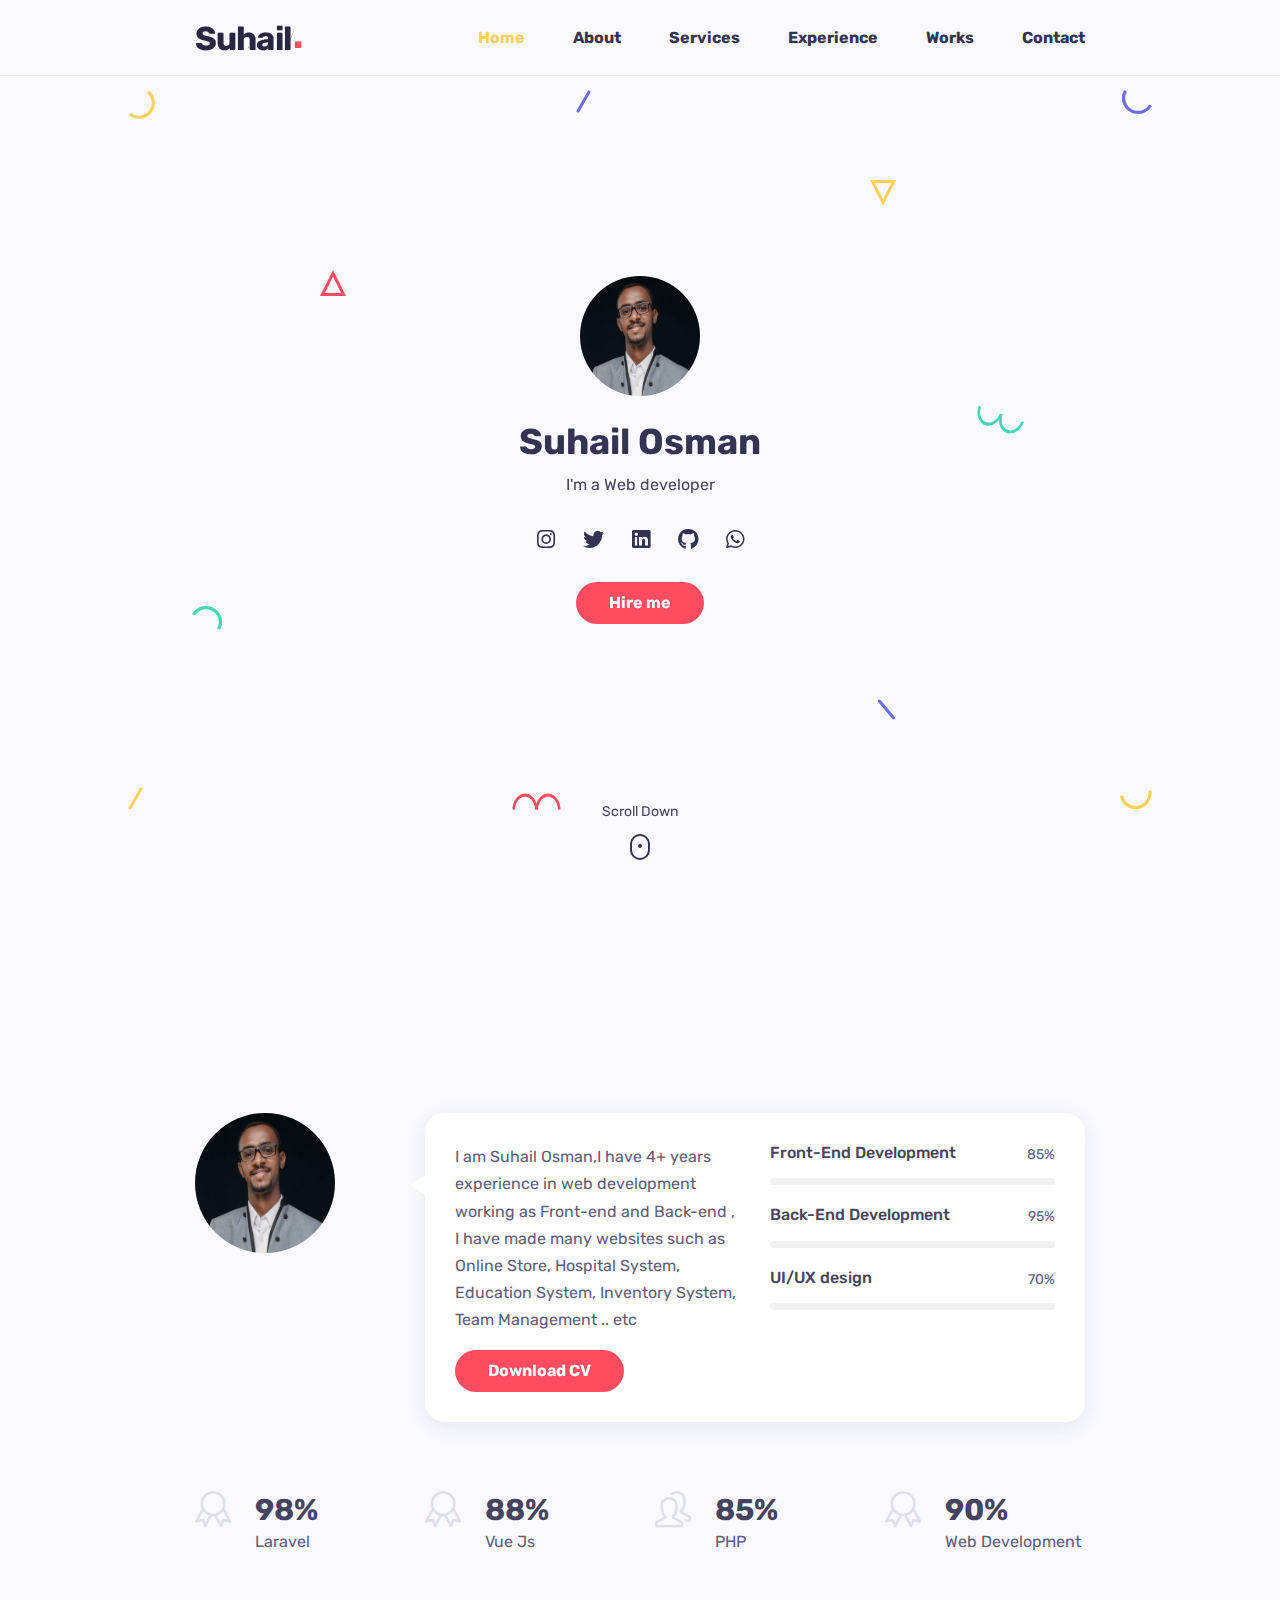
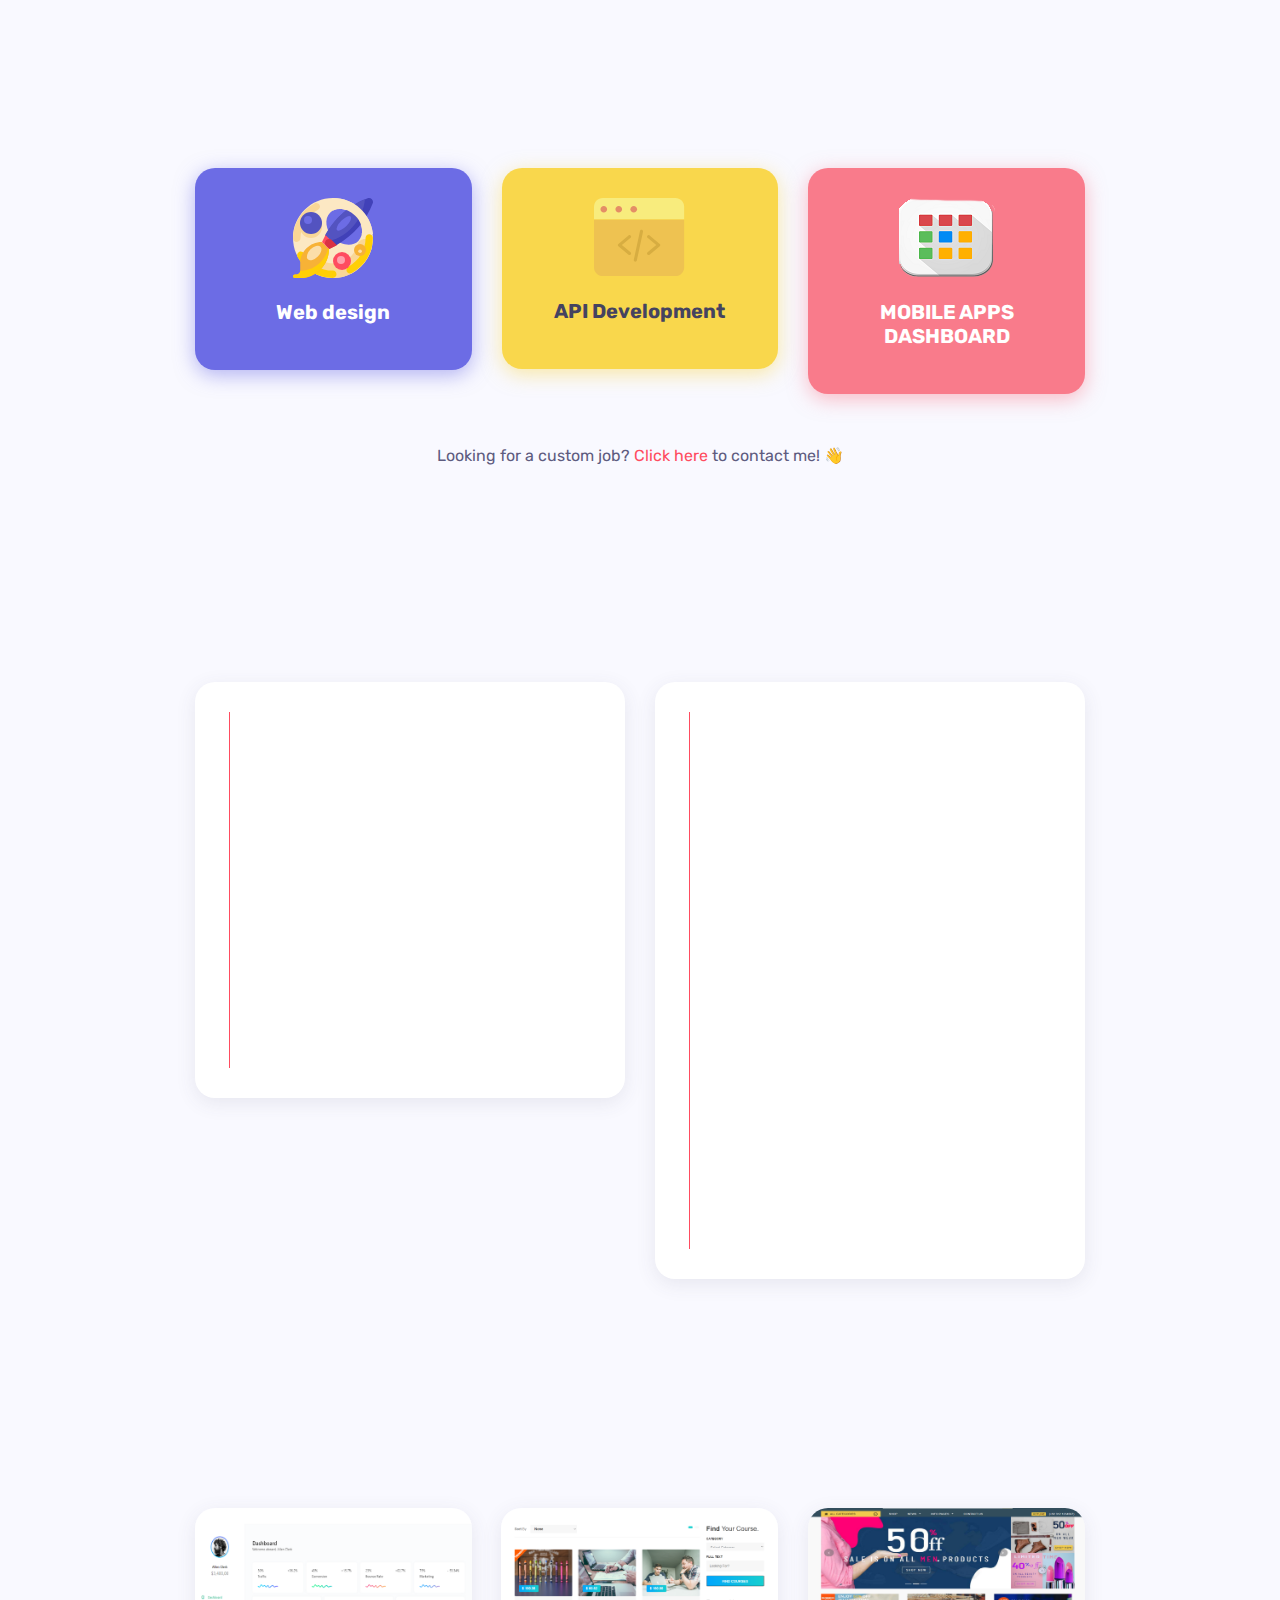
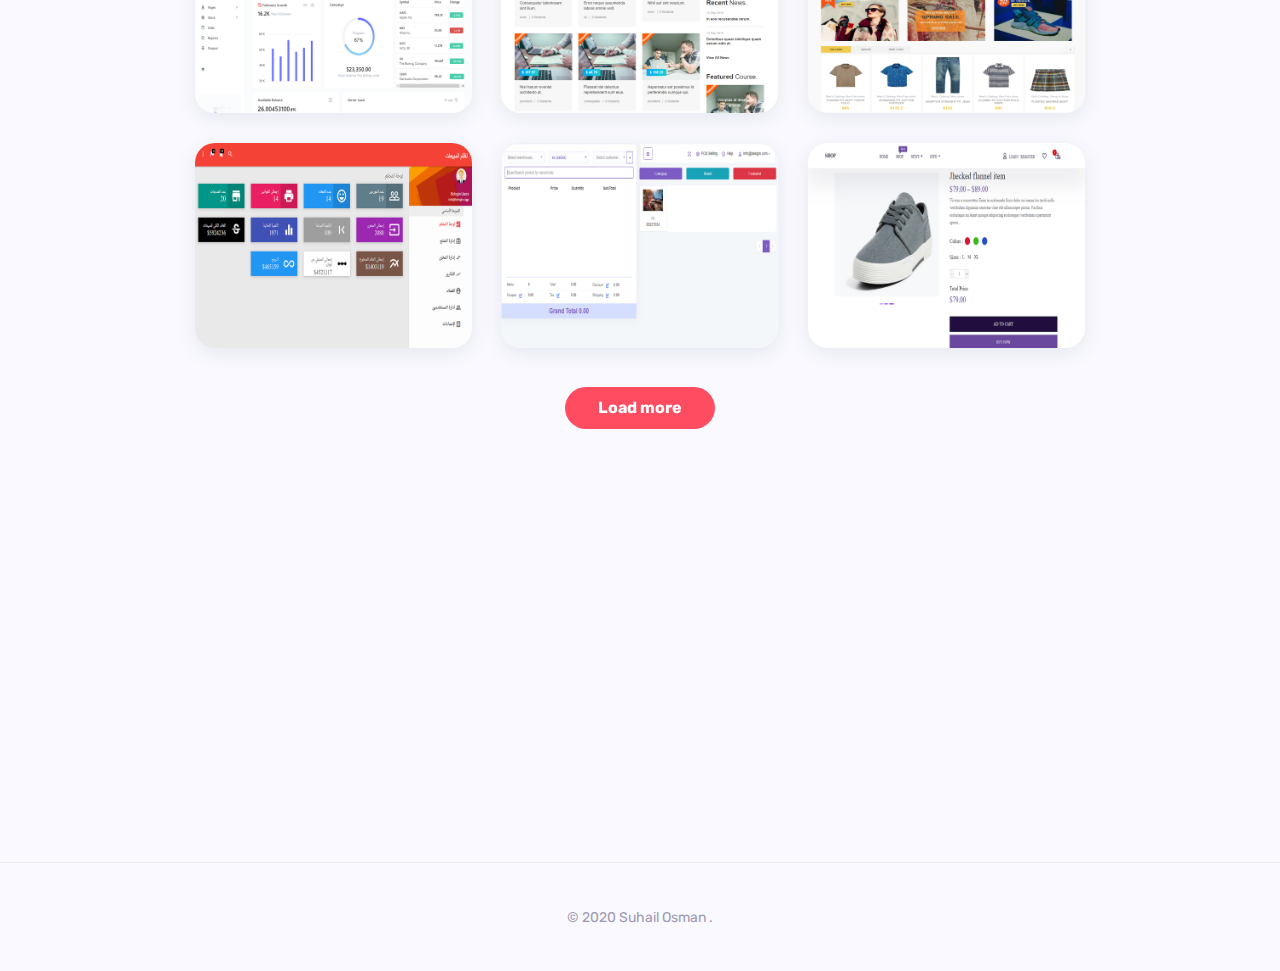
==== commit d2314616: "Update index.html" ====
--- a/index.html
+++ b/index.html
@@ -433,7 +433,7 @@
 						<!-- timeline item -->
 						<div class="timeline-container wow fadeInUp" data-wow-delay="0.2s">
 							<div class="content">
-								<span class="time">2017 - 2013</span>
+								<span class="time">2019 - 2020</span>
 								<h3 class="title">Front-End Developer</h3>
 								<p> <i class="fa fa-building"></i> SkilledTech  </p>
 								 <ul>
@@ -445,7 +445,7 @@
 						<!-- timeline item -->
 						<div class="timeline-container wow fadeInUp" data-wow-delay="0.4s">
 							<div class="content">
-								<span class="time">2013 - 2009</span>
+								<!-- <span class="time">2000 - 2000</span> -->
 								<h3 class="title">Full-Stack Developer</h3>
 								<p> <i class="fa fa-building"></i> Ashrafcom  </p>
 								 <ul>
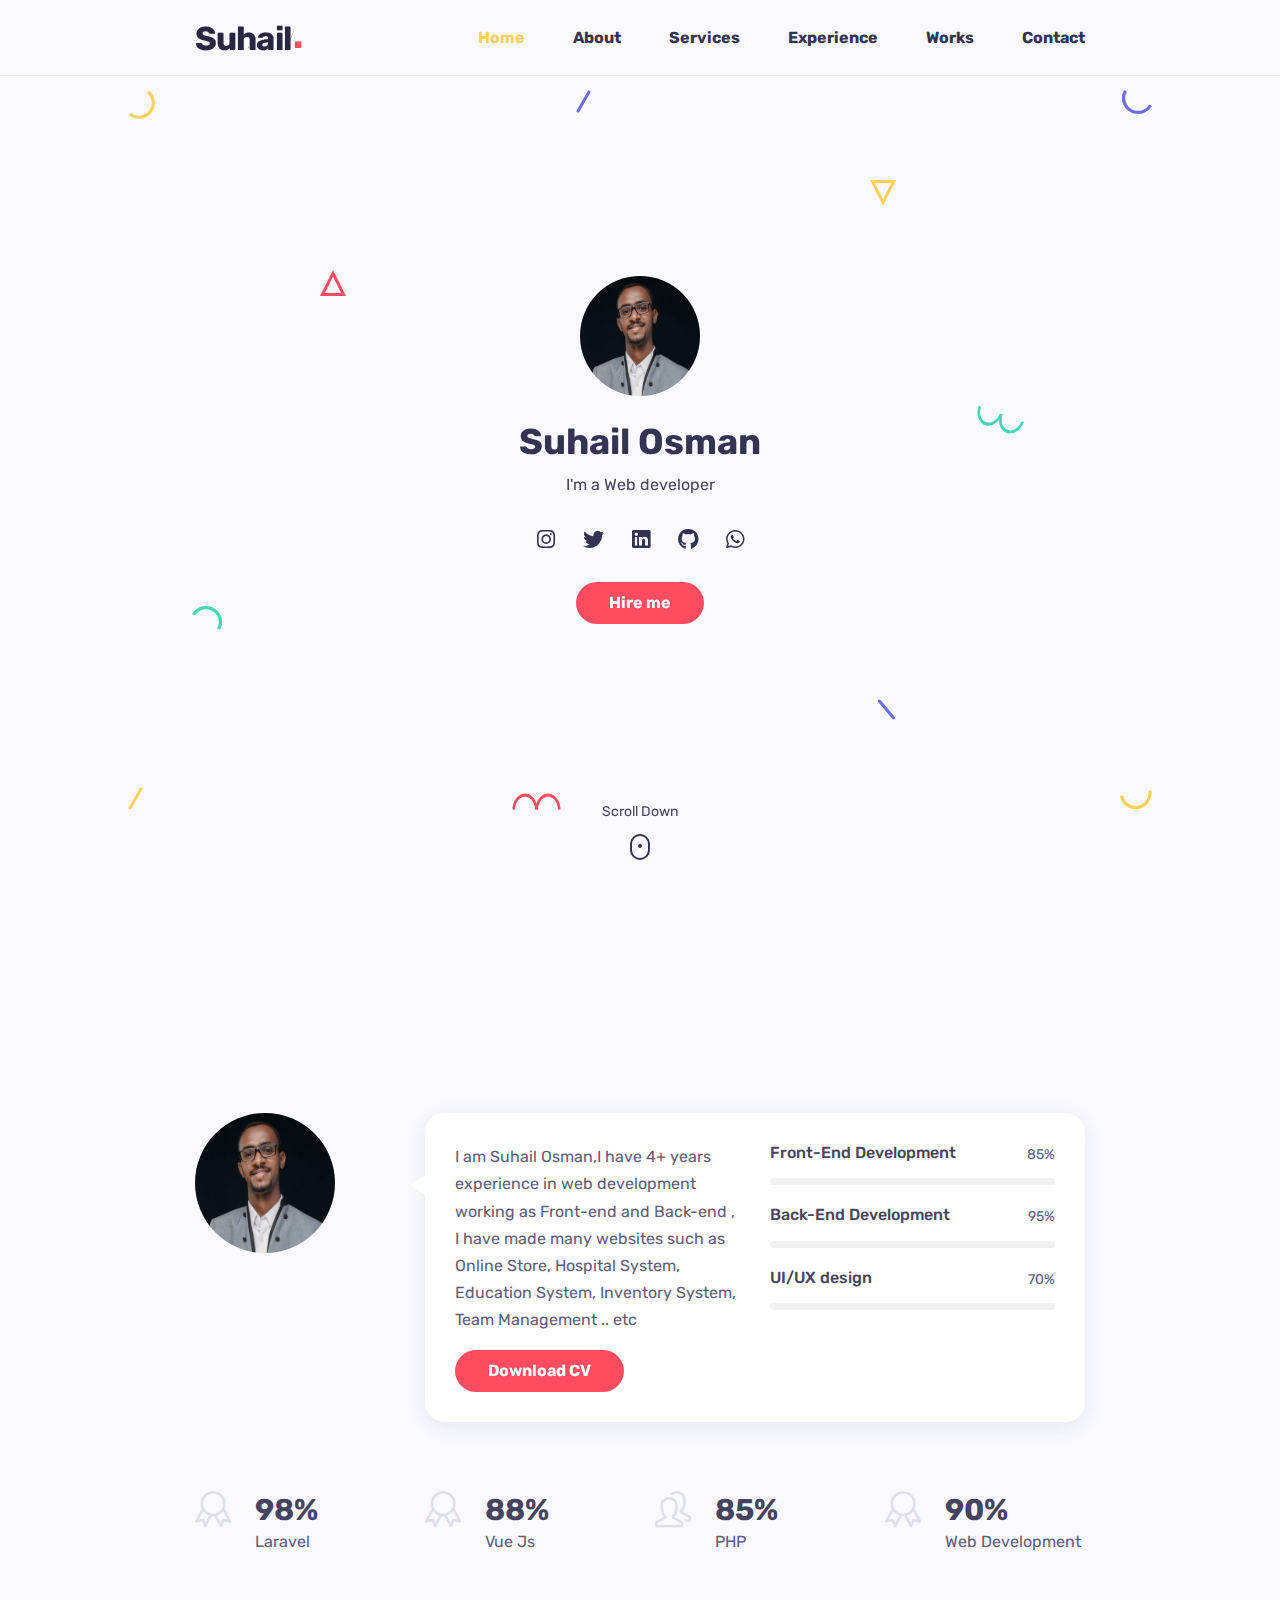
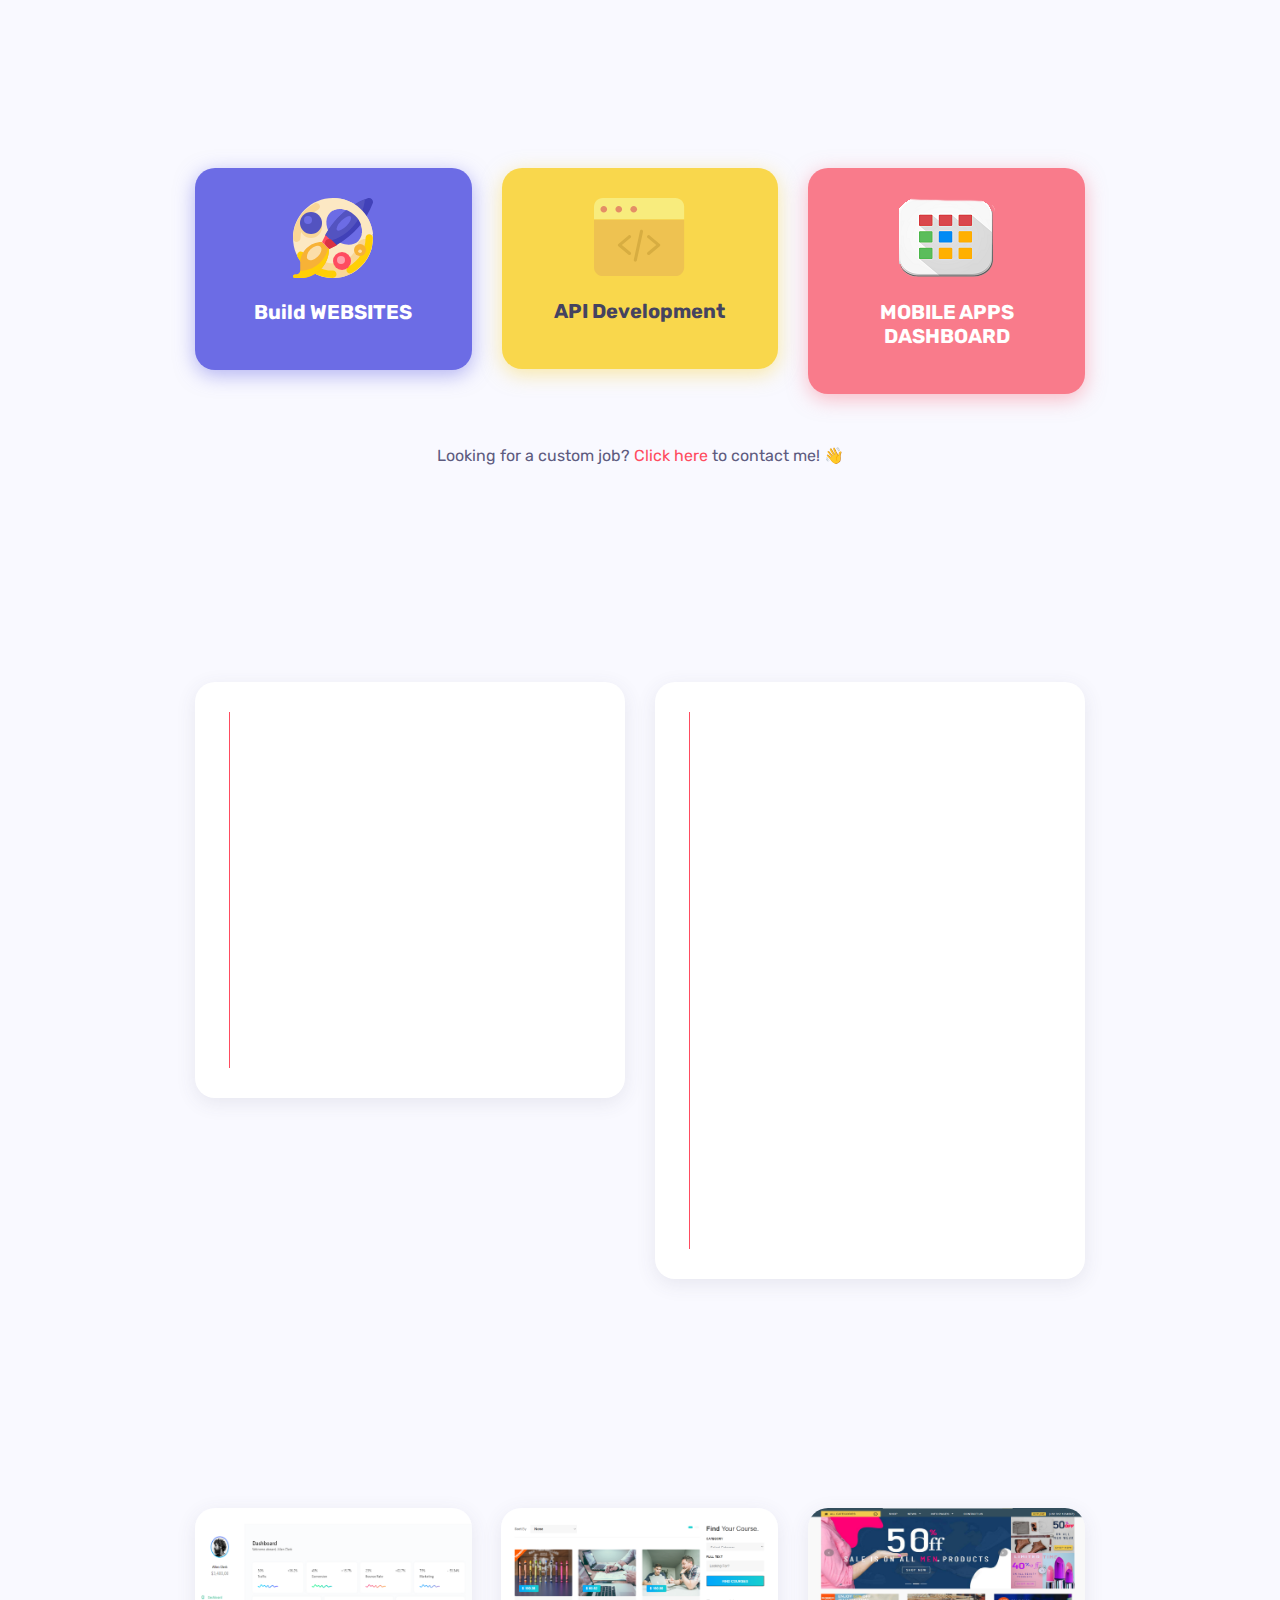
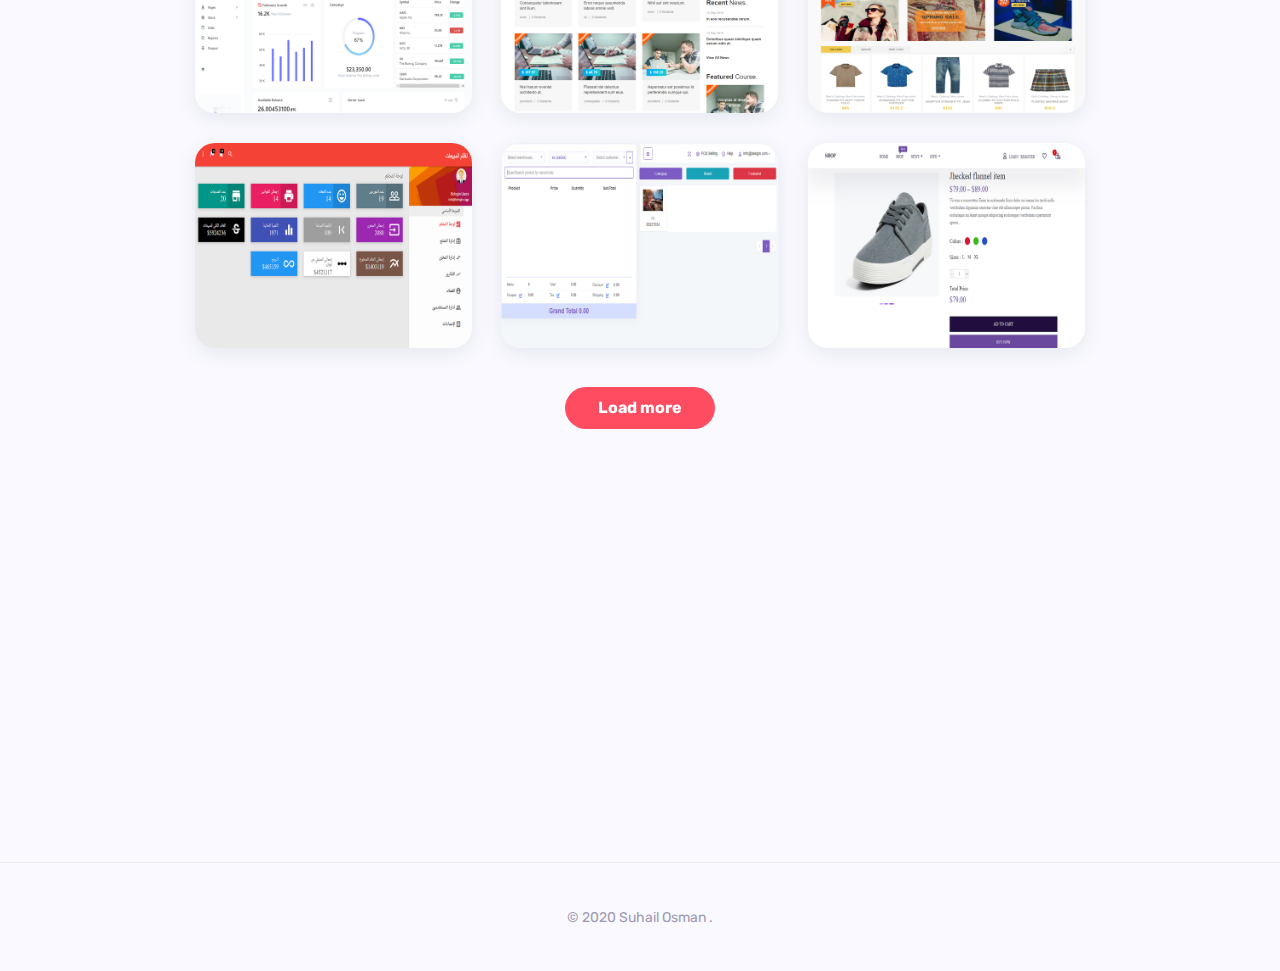
==== commit 3450390a: "Update index.html" ====
--- a/index.html
+++ b/index.html
@@ -315,7 +315,7 @@
 					<!-- service box -->
 					<div class="service-box rounded data-background padding-30 text-center text-light shadow-blue" data-color="#6C6CE5">
 						<img src="images/service-1.svg" alt="UI/UX design" />
-						<h3 class="mb-3 mt-0">Web design</h3>
+						<h3 class="mb-3 mt-0">Build WEBSITES</h3>
 						<!-- <p class="mb-0">Lorem ipsum dolor sit amet consectetuer adipiscing elit aenean commodo ligula eget.</p> -->
 					</div>
 					<div class="spacer d-md-none d-lg-none" data-height="30"></div>
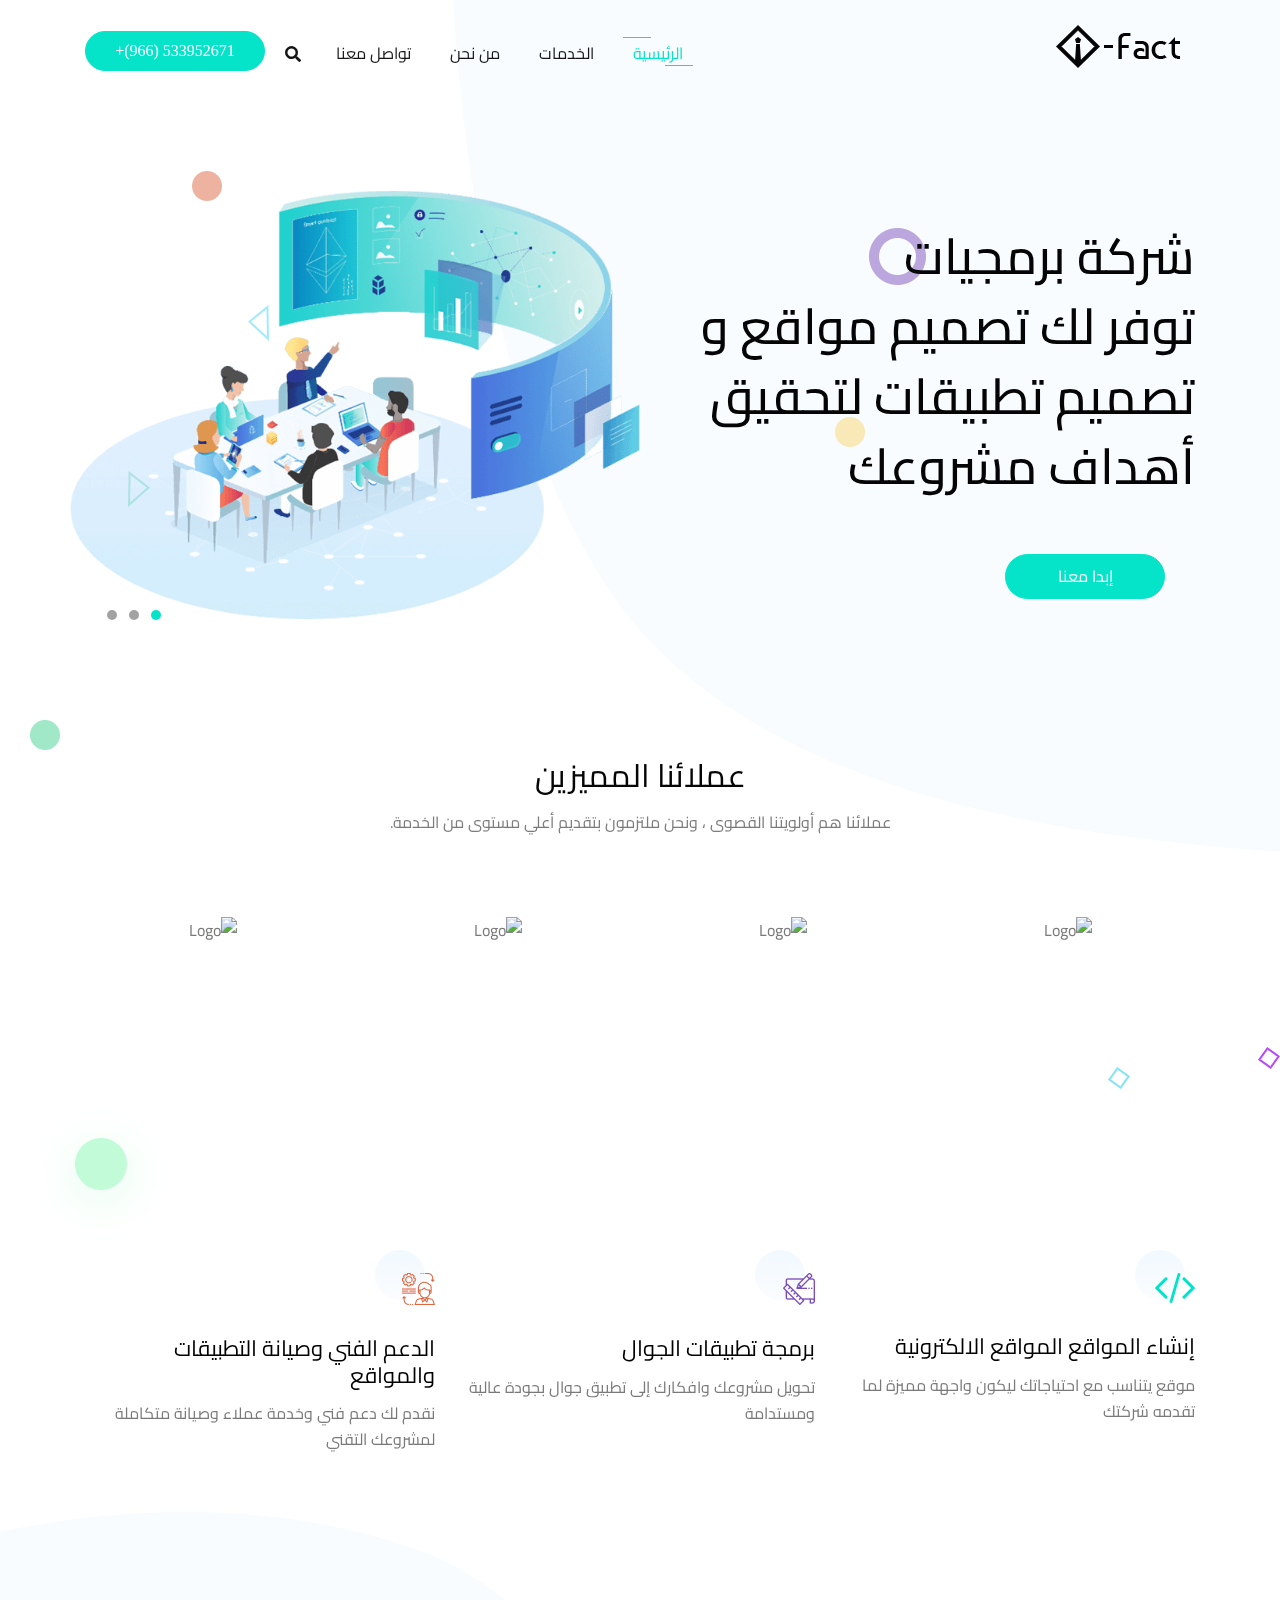
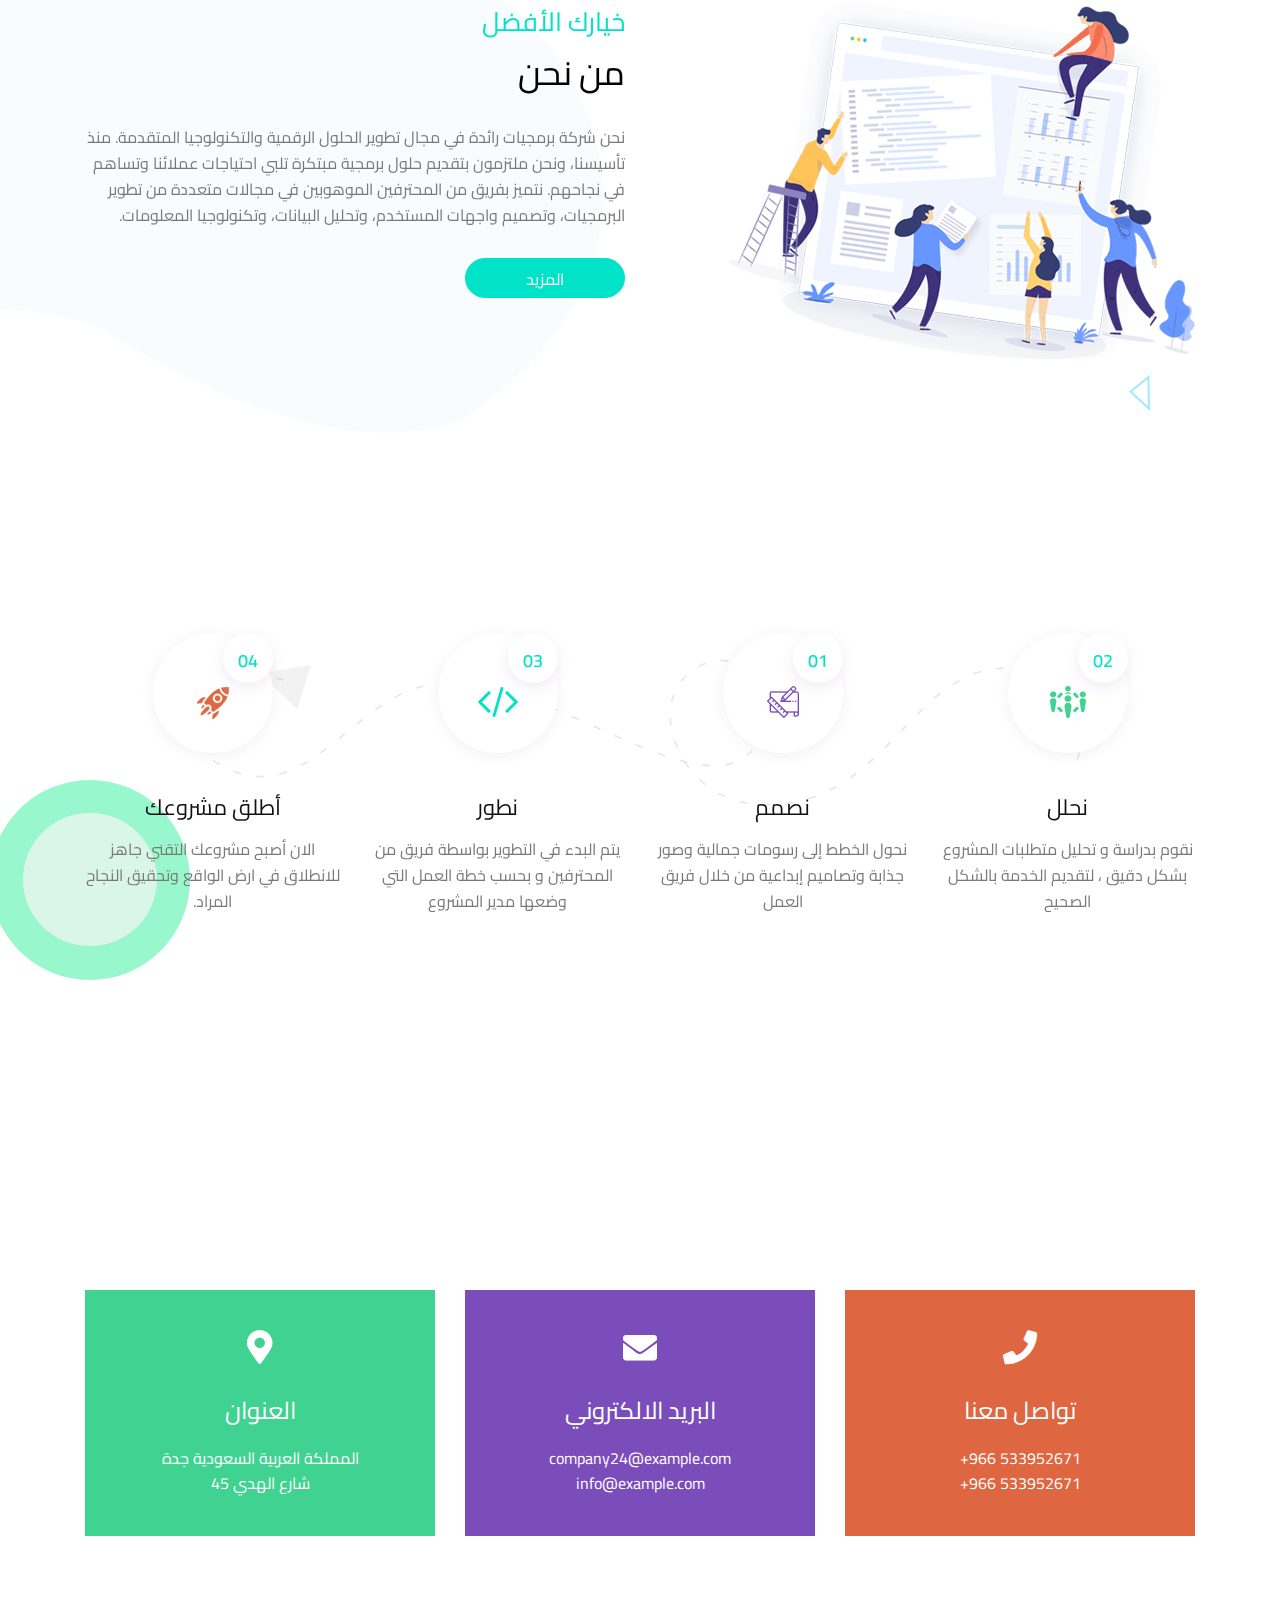
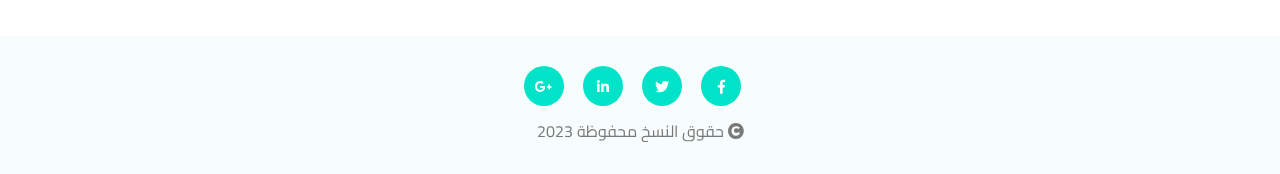
==== commit c23aea9f: "new ver" ====
--- a/index.html
+++ b/index.html
@@ -1,992 +1,626 @@
 <!DOCTYPE html>
-<html lang="en-US">
+<!-- 
+Template Name: i-Fact
+Version: 1.0.0
+Author: Webstrot
+
+-->
+<!--[if IE 8]> <html lang="en" class="ie8 no-js"> <![endif]-->
+<!--[if IE 9]> <html lang="en" class="ie9 no-js"> <![endif]-->
+<!--[if !IE]><!-->
+<html lang="ar">
+<!--[endif]-->
 
 <head>
-	<meta http-equiv="Content-Type" content="text/html; charset=UTF-8">
-	<title>Suhail - Portfolio/CV </title>
-	<meta name="description" content="Suhail - Portfolio/CV">
-	<meta name="viewport" content="width=device-width, initial-scale=1, maximum-scale=1">
-	<link rel="shortcut icon" type="image/x-icon" href="images/favicon.png">
-
-	<!-- STYLESHEETS -->
-	<link rel="stylesheet" href="css/bootstrap.min.css" type="text/css" media="all">
-	<link rel="stylesheet" href="css/all.min.css" type="text/css" media="all">
-	<link rel="stylesheet" href="css/simple-line-icons.css" type="text/css" media="all">
-	<link rel="stylesheet" href="css/slick.css" type="text/css" media="all">
-	<link rel="stylesheet" href="css/animate.css" type="text/css" media="all">
-	<link rel="stylesheet" href="css/magnific-popup.css" type="text/css" media="all">
-	<link rel="stylesheet" href="css/style.css" type="text/css" media="all">
-
-	<!--[if lt IE 9]>
-      <script src="https://oss.maxcdn.com/html5shiv/3.7.2/html5shiv.min.js"></script>
-      <script src="https://oss.maxcdn.com/respond/1.4.2/respond.min.js"></script>
-    <![endif]-->
-
+    <meta charset="utf-8" />
+    <title> IT Company </title>
+    <meta http-equiv="X-UA-Compatible" content="IE=edge">
+    <meta name="viewport" content="width=device-width, initial-scale=1">
+    <!-- Place favicon.ico in the root directory -->
+    <link rel="icon" type="image/png" sizes="16x16" href="images/it_company/favicon.png">
+    <meta name="description" content="i-Fact, Start Up" />
+    <meta name="keywords" content="i-Fact, Start Up" />
+    <meta name="author" content="" />
+    <meta name="MobileOptimized" content="320" />
+    <!-- Animation Css -->
+    <link href="css/animate.css" rel="stylesheet">
+    <!-- <link href="css/bootstrap.min.css" rel="stylesheet"> -->
+    <!-- CSS -->
+    <link rel="stylesheet" type="text/css" href="assets/css/bootstrap.min.css" />
+    <!-- font-awesome -->
+    <link href="css/font-awesome.css" rel="stylesheet">
+    <!-- Web Fonts -->
+    <link href="css/fonts.css" rel="stylesheet">
+    <!-- Flaticon Css -->
+    <link href="flaticon/it_company/flaticon.css" rel="stylesheet">
+    <!-- Owl Carousel -->
+    <link href="css/owl.theme.default.css" rel="stylesheet">
+    <link href="css/owl.carousel.css" rel="stylesheet">
+    <!-- Style CSS -->
+    <link href="css/style.css" rel="stylesheet">
+    <!-- Responsive CSS -->
+    <link href="css/responsive.css" rel="stylesheet">
+    <style>
+        @import url('https://fonts.googleapis.com/css2?family=Cairo&display=swap');
+    </style>
+
+    <style>
+    body {
+        font-family: 'Cairo', sans-serif;
+    }
+
+    h1,h2,h3,h4,h5,h6 {
+        font-family: 'Cairo', sans-serif;
+    }
+
+    p{
+        font-family: 'Cairo', sans-serif;
+    }
+
+    li{
+        font-family: 'Cairo', sans-serif;
+    }
+
+    </style>
 </head>
 
-<body>
-
-<!-- Preloader -->
-<div id="preloader" class="light">
-	<div class="outer">
-		<!-- Google Chrome -->
-		<div class="infinityChrome">
-			<div></div>
-			<div></div>
-			<div></div>
-		</div>
-
-		<!-- Safari and others -->
-		<div class="infinity">
-			<div>
-				<span></span>
-			</div>
-			<div>
-				<span></span>
-			</div>
-			<div>
-				<span></span>
-			</div>
-		</div>
-		<!-- Stuff -->
-		<svg xmlns="http://www.w3.org/2000/svg" version="1.1" class="goo-outer">
-			<defs>
-				<filter id="goo">
-					<feGaussianBlur in="SourceGraphic" stdDeviation="6" result="blur" />
-					<feColorMatrix in="blur" values="1 0 0 0 0  0 1 0 0 0  0 0 1 0 0  0 0 0 18 -7" result="goo" />
-					<feBlend in="SourceGraphic" in2="goo" />
-				</filter>
-			</defs>
-		</svg>
-	</div>
-</div>
-
-<!-- desktop header -->
-<header class="desktop-header-3 light fixed-top">
-
-    <div class="container">
-	
-        <nav class="navbar navbar-expand-lg navbar-dark">
-			<button aria-controls="navbarNavDropdown" aria-expanded="false" aria-label="Toggle navigation" class="navbar-toggler" data-target="#navbarNavDropdown" data-toggle="collapse" type="button">
-				<span class="navbar-toggler-icon"> 
-					<i style="color: #282642; font-size: 25px;" class="fas fa-align-justify"></i> 
-				</span> 
-				<span></span>
-			</button>
-			<a class="navbar-brand" href="index-3-light.html"><img src="images/logo-dark.png" alt="Suhail" /></a> 
-			
-            <div class="collapse navbar-collapse" id="navbarNavDropdown">
-                <ul class="navbar-nav ml-auto scrollspy">
-                    <li class="nav-item"><a class="nav-link" href="#home">Home</a></li>
-                    <li class="nav-item"><a href="#about" class="nav-link">About</a></li>
-                    <li class="nav-item"><a href="#services" class="nav-link">Services</a></li>
-                    <li class="nav-item"><a href="#experience" class="nav-link">Experience</a></li>
-                    <li class="nav-item"><a href="#works" class="nav-link">Works</a></li>
-                    <!-- <li class="nav-item"><a href="#blog" class="nav-link">Blog</a></li> -->
-                    <li class="nav-item"><a href="#contact" class="nav-link">Contact</a></li>
+<body dir="rtl">
+
+    <a href="javascript:" id="return-to-top"><i class="fas fa-arrow-up"></i> <br>top</a>
+
+    <!-- Preloader start -->
+    <div id="preloader">
+        <div id="status">
+            <div class="status-mes"></div>
+        </div>
+    </div>
+    <!-- Preloader end -->
+
+    <div data-scroll='0' class="full_width">
+        <!-- it_comp_serach_header start -->
+        <div class="it_comp_serach_header">
+            <div class="it_comp_searchbox">
+                <button class="close">×</button>
+                <form>
+                    <input type="search" placeholder="Search …">
+                    <button type="submit"><i class="fa fa-search"></i></button>
+                </form>
+            </div>
+        </div>
+        <!-- it_comp_serach_header end -->
+        <!--it_comp_header Start-->
+        <div class="it_comp_header">
+            <div class="container">
+                <div class="row">
+                    <div class="col-md-3 col-sm-6 col-6 col-lg-3">
+
+                        <div class="it_comp_logo_wrapper">
+                            <a href="index.html">
+                                <img src="images/it_company/logo.png" alt="" />
+                            </a>
+                        </div>
+
+                    </div>
+                    <div class="col-xl-9 col-lg-9 col-md-9 col-sm-6 col-6 resp_main_heade">
+                        <div class="it_comp_menu_right_wrapper">
+                            <div class="it_comp_search_wrap">
+                                <button class="it_comp_searchd"><i class="fa fa-search"></i></button>
+                            </div>
+                            <div id="it_comp_toggle" class="d-block d-sm-block d-md-block d-lg-none d-xl-none">
+                                <button class="it_comp_searchd_bar"><i class="fas fa-bars"></i></button>
+                            </div>
+                            <a href="#" class="it_comp_btn_style" style="direction: ltr;">+(966) 533952671</a>
+                        </div>
+
+                        <div class="it_comp_menu_wrapper d-none d-sm-none d-md-none d-lg-block d-xl-block">
+                            <nav class="menu_scroll">
+                                <ul>
+                                    <li class="active"><a href="0"> الرئيسية </a></li>
+                                    <li><a href="1">الخدمات</a></li>
+                                    <li><a href="2"> من نحن </a></li>
+                                    <!-- <li><a href="3">السعر</a></li> -->
+                                    <li><a href="4">تواصل معنا</a></li>
+                                </ul>
+                            </nav>
+                        </div>
+
+                    </div>
+                </div>
+            </div>
+        </div>
+
+        <!--it_comp_header wrapper end-->
+        <div id="it_comp_sidebar" class="d-block d-sm-block d-md-block d-lg-none d-xl-none">
+            <a class="it_comp_sidebar_logo" href="#">
+                <img src="images/it_company/logo.png" alt="">
+            </a>
+            <div id="it_comp_toggle_close">&times;</div>
+            <div id='it_comp_cssmenu' class="menu_scroll">
+                <ul class="sidebb">
+                    <li><a href="0">Home</a></li>
+                    <li><a href="1">about us </a></li>
+                    <li><a href="2">work</a></li>
+                    <li><a href="3">blog</a></li>
+                    <li><a href="4">Contact</a></li>
                 </ul>
             </div>
-        </nav>
-
+        </div>
+        <!-- responsive it_comp_header end -->
+        <!-- slider wrapper start-->
+        <div class="it_comp_slider_wrapper">
+            <div class="it_comp_bg_animation">
+                <img class="it_comp_zoom_fade" src="images/it_company/shape.png" alt="img">
+            </div>
+            <div class="it_comp_shape_top_wrapper">
+                <svg version="1.1" id="Layer_1" xmlns="http://www.w3.org/2000/svg" xmlns:xlink="http://www.w3.org/1999/xlink" x="0px" y="0px" width="957.564px" height="894.886px" viewBox="0 0 957.564 894.886" enable-background="new 0 0 957.564 894.886" xml:space="preserve">
+                    <path fill-rule="evenodd" clip-rule="evenodd" fill="#F8FCFF" d="M0,0c0,0,6.296,404.86,160.564,629
+	c183.757,266.984,685.866,250.672,797,265.886c-0.128-54.282,0-893.941,0-893.941L0,0z" />
+                </svg>
+            </div>
+            <div id="carousel-example-generic" class="carousel slide" data-ride="carousel">
+                <div class="carousel-inner" role="listbox">
+                    <div class="carousel-item active">
+                        <div class="carousel-captions caption-1">
+                            <div class="container">
+                                <div class="row">
+                                    <div class="col-xl-6 col-lg-6 col-md-12 col-sm-12 col-12">
+                                        <div class="content">
+
+                                            <h2 data-animation="animated fadeInUp">
+                                                شركة برمجيات 
+                                                <br>
+                                                توفر لك تصميم مواقع و تصميم تطبيقات لتحقيق أهداف مشروعك
+                                            </h2>
+
+                                            <!-- <p data-animation="animated fadeInUp">
+                                                لا يظهر تصميم الويب الجيد في أي مكان فقط ، فهناك العديد من جوانب التصميم التي تجتمع معًا لتحقيق ذلك
+                                            </p> -->
+                                            <div class="it_comp_header_btn it_comp_slider_btn full_width">
+                                                <ul>
+                                                    <li data-animation="animated fadeInUp">
+                                                        <a href="#"> إبدا معنا </a>
+                                                    </li>
+
+                                                </ul>
+                                            </div>
+                                            <div class="clear"></div>
+                                        </div>
+                                    </div>
+                                    <div class="col-xl-6 col-lg-6 col-md-12 col-sm-12 col-12">
+                                        <div class="it_comp_slider_main_img_wrapper">
+                                            <img src="images/it_company/banner.png" alt="slider_img">
+                                        </div>
+                                    </div>
+                                </div>
+                            </div>
+                        </div>
+                    </div>
+                    
+
+                    <ol class="carousel-indicators">
+                        <li data-target="#carousel-example-generic" data-slide-to="0" class="active"><span class="number"></span>
+                        </li>
+                        <li data-target="#carousel-example-generic" data-slide-to="1" class=""><span class="number"></span>
+                        </li>
+                        <li data-target="#carousel-example-generic" data-slide-to="2" class=""><span class="number"></span>
+                        </li>
+                    </ol>
+                    <div class="carousel-nevigation">
+                        <a class="prev" href="#carousel-example-generic" role="button" data-slide="prev"> <span></span> <i class="flaticon-left-arrow"></i>
+                        </a>
+                        <a class="next" href="#carousel-example-generic" role="button" data-slide="next"> <span></span> <i class="flaticon-arrow-pointing-to-right"></i>
+                        </a>
+                    </div>
+                </div>
+            </div>
+        </div>
+        <!-- slider wrapper end-->
+
+        <!--====== CLIENT LOGO PART START ======-->
+        <section class="client-logo-area client-logo-one">
+            <!--======  Start Section Title Two ======-->
+            <div class="section-title-two">
+                <div class="container">
+                    <div class="row">
+                        <div class="col-12">
+                            <div class="content">
+                                <h2 class="fw-bold">
+                                    عملائنا المميزين
+                                </h2>
+                                <p>
+                                    عملائنا هم أولويتنا القصوى ، ونحن ملتزمون بتقديم أعلي مستوى من الخدمة.
+                                </p>
+                            </div>
+                        </div>
+                    </div>
+                </div>
+                <!-- container -->
+            </div>
+            <!--====== End Section Title Two ======-->
+            <div class="container">
+                <div class="row">
+                    <div class="col-md-3 col-6">
+                        <div class="single-client text-center">
+                            <img src="https://cdn.ayroui.com/1.0/images/client-logo/graygrids.svg" alt="Logo" />
+                        </div>
+                        <!-- single client -->
+                    </div>
+                    <div class="col-md-3 col-6">
+                        <div class="single-client text-center">
+                            <img src="https://cdn.ayroui.com/1.0/images/client-logo/uideck.svg" alt="Logo" />
+                        </div>
+                        <!-- single client -->
+                    </div>
+                    <div class="col-md-3 col-6">
+                        <div class="single-client text-center">
+                            <img src="https://cdn.ayroui.com/1.0/images/client-logo/ayroui.svg" alt="Logo" />
+                        </div>
+                        <!-- single client -->
+                    </div>
+                    <div class="col-md-3 col-6">
+                        <div class="single-client text-center">
+                            <img src="https://cdn.ayroui.com/1.0/images/client-logo/lineicons.svg" alt="Logo" />
+                        </div>
+                        <!-- single client -->
+                    </div>
+                </div>
+                <!-- row -->
+            </div>
+            <!-- container -->
+        </section>
+ <!--====== CLIENT LOGO PART ENDS ======-->
+        
+        <!-- services wrapper start -->
+        <div data-scroll='1' class="it_comp_services_wrapper full_width  animated-row">
+            <div class="it_comp_shape6"><img src="images/it_company/shape2.png" alt="img"></div>
+            <div class="it_comp_shape_box"><img src="images/it_company/shape3.png" alt="shape"></div>
+            <div class="it_comp_shape_box2"><img src="images/it_company/shape4.png" alt="shape"></div>
+            <div class="container">
+                <div class="row">
+                    <div class="col-lg-12 col-md-12 col-sm-12">
+                        <div class="it_comp_heading_wrapper animate" data-animate="fadeIn">
+
+                            <h2> خدماتنا </h2>
+                            <h1> 
+                                نوفر لك جميع الخدمات
+                                <br>
+                                    التي تحتاجها لتحقيق أهداف مشروعك على الإنترنت
+                            </h1>
+                        </div>
+                    </div>
+
+                    <div class="col-lg-4 col-md-6 col-sm-12">
+                        <div class="it_comp_services_box full_width">
+                            <div class="it_comp_service_icons full_width">
+                                <img src="images/it_company/serv4.png" alt="img">
+                                <span class="it_comp_service_round_shape"></span>
+                            </div>
+                            <h1><a href="#">
+                                إنشاء المواقع المواقع الالكترونية
+                            </a></h1>
+                            <p>
+                                موقع يتناسب مع احتياجاتك ليكون واجهة مميزة لما تقدمه شركتك
+                            </p>
+
+                        </div>
+                    </div> 
+
+                    <div class="col-lg-4 col-md-6 col-sm-12">
+                        <div class="it_comp_services_box full_width">
+                            <div class="it_comp_service_icons full_width">
+                                <img src="images/it_company/serv1.png" alt="img">
+                                <span class="it_comp_service_round_shape"></span>
+                            </div>
+                            <h1><a href="#">
+                                برمجة تطبيقات الجوال
+                            </a></h1>
+                            <p>
+                                تحويل مشروعك وافكارك إلى تطبيق جوال بجودة عالية ومستدامة
+                            </p>
+
+                        </div>
+                    </div> 
+
+                    <div class="col-lg-4 col-md-6 col-sm-12">
+                        <div class="it_comp_services_box full_width">
+                            <div class="it_comp_service_icons full_width">
+                                <img src="images/it_company/serv3.png" alt="img">
+                                <span class="it_comp_service_round_shape"></span>
+                            </div>
+                            <h1><a href="#">
+                                الدعم الفني وصيانة التطبيقات والمواقع
+                            </a></h1>
+                            <p>
+                                نقدم لك دعم فني وخدمة عملاء وصيانة متكاملة لمشروعك التقني
+                            </p>
+
+                        </div>
+                    </div>
+
+                    <!-- <div class="col-lg-3 col-md-6 col-sm-12">
+                        <div class="it_comp_services_box full_width">
+                            <div class="it_comp_service_icons full_width">
+                                <img src="images/it_company/serv2.png" alt="img">
+                                <span class="it_comp_service_round_shape"></span>
+                            </div>
+                            <h1><a href="#">
+                                تصميم واجهات ال 
+                                ui \ ux
+                            </a></h1>
+                            <p>Lorem ipsum dolor amet conse elit, adipiscing sed do eiusmod.
+                            </p>
+
+                        </div>
+                    </div> -->
+                    
+                </div>
+            </div>
+        </div>
     </div>
-
-</header>
-
-<!-- main layout -->
-<main class="content-3">
-	
-	<!-- section home -->
-	<section id="home" class="home light d-flex align-items-center">
-		<div class="container">
-
-			<!-- intro -->
-			<div class="intro">
-				<!-- avatar image -->
-				<img style="width:120px; height:120px; border-radius: 50%;" src="images/suhail.jpeg" alt="Suhail" class="mb-4 avatar" />
-
-				<!-- info -->
-				<h1 class="mb-2 mt-0">Suhail Osman</h1>
-				<span>I'm a <span class="text-rotating">Web developer, Front-End developer, Back-End developer</span></span>
-
-				<!-- social icons -->
-				<ul class="social-icons light list-inline mb-0 mt-4">
-					<li class="list-inline-item"><a target="_blank" href="https://www.instgram.com/sahlowle/"><i class="fab fa-instagram"></i></a></li>
-					<li class="list-inline-item"><a target="_blank" href="https://www.twitter.com/sahlowle/"><i class="fab fa-twitter"></i></a></li>
-					<li class="list-inline-item"><a target="_blank" href="https://www.linkedin.com/in/sahlowle"><i class="fab fa-linkedin"></i></a></li>
-					<li class="list-inline-item"><a target="_blank" href="https://github.com/sahlowle"><i class="fab fa-github"></i></a></li>
-					<li class="list-inline-item"><a target="_blank" href="https://api.whatsapp.com/send/?phone=249117404015"><i class="fab fa-whatsapp"></i></a></li>
-				</ul>
-
-				<!-- buttons -->
-				<div class="mt-4">
-					<a href="#contact" class="btn btn-default">Hire me</a>
-				</div>
-			</div>
-			
-			<!-- scroll down mouse wheel -->
-			<div class="scroll-down light">
-				<a href="#about" class="mouse-wrapper">
-					<span>Scroll Down</span>
-					<span class="mouse">
-						<span class="wheel"></span>
-					</span>
-				</a>
-			</div>
-
-			<!-- parallax layers -->
-			<div class="parallax" data-relative-input="true">
-
-				<svg width="27" height="29" data-depth="0.3" class="layer p1" xmlns="http://www.w3.org/2000/svg"><path d="M21.15625.60099c4.37954 3.67487 6.46544 9.40612 5.47254 15.03526-.9929 5.62915-4.91339 10.30141-10.2846 12.25672-5.37122 1.9553-11.3776.89631-15.75715-2.77856l2.05692-2.45134c3.50315 2.93948 8.3087 3.78663 12.60572 2.22284 4.297-1.5638 7.43381-5.30209 8.22768-9.80537.79387-4.50328-.8749-9.08872-4.37803-12.02821L21.15625.60099z" fill="#FFD15C" fill-rule="evenodd"/></svg>
-
-				<svg width="26" height="26" data-depth="0.2" class="layer p2" xmlns="http://www.w3.org/2000/svg"><path d="M13 3.3541L2.42705 24.5h21.1459L13 3.3541z" stroke="#FF4C60" stroke-width="3" fill="none" fill-rule="evenodd"/></svg>
-
-				<svg width="30" height="25" data-depth="0.3" class="layer p3" xmlns="http://www.w3.org/2000/svg"><path d="M.1436 8.9282C3.00213 3.97706 8.2841.92763 14.00013.92796c5.71605.00032 10.9981 3.04992 13.85641 8 2.8583 4.95007 2.8584 11.0491-.00014 16.00024l-2.77128-1.6c2.28651-3.96036 2.28631-8.84002.00011-12.8002-2.2862-3.96017-6.5124-6.40017-11.08513-6.4-4.57271.00018-8.79872 2.43984-11.08524 6.4002l-2.77128-1.6z" fill="#44D7B6" fill-rule="evenodd"/></svg>
-
-				<svg width="15" height="23" data-depth="0.6" class="layer p4" xmlns="http://www.w3.org/2000/svg"><rect transform="rotate(30 9.86603 10.13397)" x="7" width="3" height="25" rx="1.5" fill="#FFD15C" fill-rule="evenodd"/></svg>
-
-				<svg width="15" height="23" data-depth="0.2" class="layer p5" xmlns="http://www.w3.org/2000/svg"><rect transform="rotate(30 9.86603 10.13397)" x="7" width="3" height="25" rx="1.5" fill="#6C6CE5" fill-rule="evenodd"/></svg>
-
-				<svg width="49" height="17" data-depth="0.5" class="layer p6" xmlns="http://www.w3.org/2000/svg"><g fill="#FF4C60" fill-rule="evenodd"><path d="M.5 16.5c0-5.71709 2.3825-10.99895 6.25-13.8567 3.8675-2.85774 8.6325-2.85774 12.5 0C23.1175 5.50106 25.5 10.78292 25.5 16.5H23c0-4.57303-1.90625-8.79884-5-11.08535-3.09375-2.28652-6.90625-2.28652-10 0C4.90625 7.70116 3 11.92697 3 16.5H.5z"/><path d="M23.5 16.5c0-5.71709 2.3825-10.99895 6.25-13.8567 3.8675-2.85774 8.6325-2.85774 12.5 0C46.1175 5.50106 48.5 10.78292 48.5 16.5H46c0-4.57303-1.90625-8.79884-5-11.08535-3.09375-2.28652-6.90625-2.28652-10 0-3.09375 2.28651-5 6.51232-5 11.08535h-2.5z"/></g></svg>
-
-				<svg width="26" height="26" data-depth="0.4" class="layer p7" xmlns="http://www.w3.org/2000/svg"><path d="M13 22.6459L2.42705 1.5h21.1459L13 22.6459z" stroke="#FFD15C" stroke-width="3" fill="none" fill-rule="evenodd"/></svg>
-
-				<svg width="19" height="21" data-depth="0.3" class="layer p8" xmlns="http://www.w3.org/2000/svg"><rect transform="rotate(-40 6.25252 10.12626)" x="7" width="3" height="25" rx="1.5" fill="#6C6CE5" fill-rule="evenodd"/></svg>
-
-				<svg width="30" height="25" data-depth="0.3" data-depth-y="-1.30" class="layer p9" xmlns="http://www.w3.org/2000/svg"><path d="M29.8564 16.0718c-2.85854 4.95114-8.1405 8.00057-13.85654 8.00024-5.71605-.00032-10.9981-3.04992-13.85641-8-2.8583-4.95007-2.8584-11.0491.00014-16.00024l2.77128 1.6c-2.28651 3.96036-2.28631 8.84002-.00011 12.8002 2.2862 3.96017 6.5124 6.40017 11.08513 6.4 4.57271-.00018 8.79872-2.43984 11.08524-6.4002l2.77128 1.6z" fill="#6C6CE5" fill-rule="evenodd"/></svg>
-
-				<svg width="47" height="29" data-depth="0.2" class="layer p10" xmlns="http://www.w3.org/2000/svg"><g fill="#44D7B6" fill-rule="evenodd"><path d="M46.78878 17.19094c-1.95535 5.3723-6.00068 9.52077-10.61234 10.8834-4.61167 1.36265-9.0893-.26708-11.74616-4.27524-2.65686-4.00817-3.08917-9.78636-1.13381-15.15866l2.34923.85505c-1.56407 4.29724-1.2181 8.92018.90705 12.12693 2.12514 3.20674 5.70772 4.5107 9.39692 3.4202 3.68921-1.0905 6.92581-4.40949 8.48988-8.70673l2.34923.85505z"/><path d="M25.17585 9.32448c-1.95535 5.3723-6.00068 9.52077-10.61234 10.8834-4.61167 1.36264-9.0893-.26708-11.74616-4.27525C.16049 11.92447-.27182 6.14628 1.68354.77398l2.34923.85505c-1.56407 4.29724-1.2181 8.92018.90705 12.12692 2.12514 3.20675 5.70772 4.5107 9.39692 3.4202 3.68921-1.0905 6.92581-4.40948 8.48988-8.70672l2.34923.85505z"/></g></svg>
-
-				<svg width="33" height="20" data-depth="0.5" class="layer p11" xmlns="http://www.w3.org/2000/svg"><path d="M32.36774.34317c.99276 5.63023-1.09332 11.3614-5.47227 15.03536-4.37895 3.67396-10.3855 4.73307-15.75693 2.77837C5.76711 16.2022 1.84665 11.53014.8539 5.8999l3.15139-.55567c.7941 4.50356 3.93083 8.24147 8.22772 9.8056 4.29688 1.56413 9.10275.71673 12.60554-2.2227C28.34133 9.98771 30.01045 5.4024 29.21635.89884l3.15139-.55567z" fill="#FFD15C" fill-rule="evenodd"/></svg>
-
-			</div>
-		</div>
-		
-	</section>
-
-	<!-- section about -->
-	<section id="about">
-
-		<div class="container">
-			
-			<!-- section title -->
-			<h2 class="section-title wow fadeInUp">About Me</h2>
-
-			<div class="spacer" data-height="60"></div>
-			
-			<div class="row">
-
-				<div class="col-md-3">
-					<div class="text-center text-md-left">
-						<!-- avatar image -->
-						<img style="width: 140px; height: 140px; border-radius: 50%" src="images/suhail.jpeg" alt="Suhail" />
-					</div>
-					<div class="spacer d-md-none d-lg-none" data-height="30"></div>
-				</div>
-
-				<div class="col-md-9 triangle-left-md triangle-top-sm">
-					<div class="rounded bg-white shadow-dark padding-30">
-						<div class="row">
-							<div class="col-md-6">
-								<!-- about text -->
-								<p>I am Suhail Osman,I have 4+ years experience in web development working as Front-end and Back-end , I have made many websites such as
-									Online Store, Hospital System, Education System, Inventory System, Team Management .. etc
-								</p>
-								<div class="mt-3">
-									<a href="files/suhail-cv.pdf" download  class="btn btn-default">Download CV</a>
-								</div>
-								<div class="spacer d-md-none d-lg-none" data-height="30"></div>
-							</div>
-							<div class="col-md-6">
-								<!-- skill item -->
-								<div class="skill-item">
-									<div class="skill-info clearfix">
-										<h4 class="float-left mb-3 mt-0">Front-End Development</h4>
-										<span class="float-right">85%</span>
-									</div>
-									<div class="progress">
-										<div class="progress-bar data-background" role="progressbar" aria-valuemin="0" aria-valuemax="100" aria-valuenow="85" data-color="#FFD15C">
-										</div>
-									</div>
-									<div class="spacer" data-height="20"></div>
-								</div>
-
-								<!-- skill item -->
-								<div class="skill-item">
-									<div class="skill-info clearfix">
-										<h4 class="float-left mb-3 mt-0"> Back-End Development</h4>
-										<span class="float-right">95%</span>
-									</div>
-									<div class="progress">
-										<div class="progress-bar data-background" role="progressbar" aria-valuemin="0" aria-valuemax="100" aria-valuenow="95" data-color="#FF4C60">
-										</div>
-									</div>
-									<div class="spacer" data-height="20"></div>
-								</div>
-
-								<!-- skill item -->
-								<div class="skill-item">
-									<div class="skill-info clearfix">
-										<h4 class="float-left mb-3 mt-0"> UI/UX design</h4>
-										<span class="float-right">70%</span>
-									</div>
-									<div class="progress">
-										<div class="progress-bar data-background" role="progressbar" aria-valuemin="0" aria-valuemax="100" aria-valuenow="70" data-color="#6C6CE5">
-										</div>
-									</div>
-								</div>
-							</div>
-						</div>
-					</div>
-				</div>
-
-			</div>
-			<!-- row end -->
-
-			<div class="spacer" data-height="70"></div>
-			
-			<div class="row">
-				
-				<div class="col-md-3 col-sm-6">
-					<!-- fact item -->
-					<div class="fact-item">
-						<span class="icon icon-badge"></span>
-						<div class="details">
-							<h3 class="mb-0 mt-0 number"><em class="count">98</em>%</h3>
-							<p class="mb-0">Laravel</p>
-						</div>
-					</div>
-					<div class="spacer d-md-none d-lg-none" data-height="30"></div>
-				</div>
-
-				<div class="col-md-3 col-sm-6">
-					<!-- fact item -->
-					<div class="fact-item">
-						<span class="icon icon-badge"></span>
-						<div class="details">
-							<h3 class="mb-0 mt-0 number"><em class="count">88</em>%</h3>
-							<p class="mb-0">Vue Js</p>
-						</div>
-					</div>
-					<div class="spacer d-md-none d-lg-none" data-height="30"></div>
-				</div>
-
-				<div class="col-md-3 col-sm-6">
-					<!-- fact item -->
-					<div class="fact-item">
-						<span class="icon icon-people"></span>
-						<div class="details">
-							<h3 class="mb-0 mt-0 number"><em class="count">85</em>%</h3>
-							<p class="mb-0">PHP</p>
-						</div>
-					</div>
-					<div class="spacer d-md-none d-lg-none" data-height="30"></div>
-				</div>
-
-				<div class="col-md-3 col-sm-6">
-					<!-- fact item -->
-					<div class="fact-item">
-						<span class="icon icon-badge"></span>
-						<div class="details">
-							<h3 class="mb-0 mt-0 number"><em class="count">90</em>%</h3>
-							<p class="mb-0">Web Development</p>
-						</div>
-					</div>
-				</div>
-
-			</div>
-
-		</div>
-		
-	</section>
-	
-	<!-- section services -->
-	<section id="services">
-
-		<div class="container">
-			
-			<!-- section title -->
-			<h2 class="section-title wow fadeInUp">Services</h2>
-
-			<div class="spacer" data-height="60"></div>
-			
-			<div class="row">
-
-				<div class="col-md-4">
-					<!-- service box -->
-					<div class="service-box rounded data-background padding-30 text-center text-light shadow-blue" data-color="#6C6CE5">
-						<img src="images/service-1.svg" alt="UI/UX design" />
-						<h3 class="mb-3 mt-0">Build WEBSITES</h3>
-						<!-- <p class="mb-0">Lorem ipsum dolor sit amet consectetuer adipiscing elit aenean commodo ligula eget.</p> -->
-					</div>
-					<div class="spacer d-md-none d-lg-none" data-height="30"></div>
-				</div>
-
-				<div class="col-md-4">
-					<!-- service box -->
-					<div class="service-box rounded data-background padding-30 text-center shadow-yellow" data-color="#F9D74C">
-						<img src="images/service-2.svg" alt="UI/UX design" />
-						<h3 class="mb-3 mt-0">API Development</h3>
-						<!-- <p class="mb-0">Lorem ipsum dolor sit amet consectetuer adipiscing elit aenean commodo ligula eget.</p> -->
-					</div>
-					<div class="spacer d-md-none d-lg-none" data-height="30"></div>
-				</div>
-
-				<div class="col-md-4">
-					<!-- service box -->
-					<div class="service-box rounded data-background padding-30 text-center text-light shadow-pink" data-color="#F97B8B">
-						<img src="images/apps.png" alt="UI/UX design" />
-						<h3 class="mb-3 mt-0">MOBILE APPS DASHBOARD</h3>
-						<!-- <p class="mb-0">Lorem ipsum dolor sit amet consectetuer adipiscing elit aenean commodo ligula eget.</p> -->
-					</div>
-				</div>
-
-			</div>
-
-			<div class="mt-5 text-center">
-				<p class="mb-0">Looking for a custom job? <a href="#contact">Click here</a> to contact me! 👋</p>
-			</div>
-
-		</div>
-		
-	</section>
-	
-	<!-- section experience -->
-	<section id="experience">
-
-		<div class="container">
-			
-			<!-- section title -->
-			<h2 class="section-title wow fadeInUp">Experience</h2>
-
-			<div class="spacer" data-height="60"></div>
-			
-			<div class="row">
-
-				<div class="col-md-6">
-					
-					<!-- timeline wrapper -->
-					<div class="timeline edu bg-white rounded shadow-dark padding-30 overflow-hidden">
-
-						
-
-						<!-- timeline item -->
-						<div class="timeline-container wow fadeInUp" data-wow-delay="0.2s">
-							<div class="content">
-								<span class="time">2017 - 2013</span>
-								<h3 class="title">Bachelor’s Degree</h3>
-								<p> Sudan University Of Since & Technology. <br> 
-									 Management Information System <br>
-									 First Class
-									 <br>
-									 graduated in 15-11-2017
-								</p>
-							</div>
-						</div>
-
-						<!-- timeline item -->
-						<div class="timeline-container wow fadeInUp">
-							<div class="content">
-								<span class="time">2012 - 2010</span>
-								<h3 class="title">Academic Degree</h3>
-								<p> Sudani International school, <br> 3 years to graduate <br>  </p>
-							</div>
-						</div>
-
-						<!-- timeline item -->
-						<!-- <div class="timeline-container wow fadeInUp" data-wow-delay="0.4s">
-							<div class="content">
-								<span class="time">2013 - 2009</span>
-								<h3 class="title">Honours Degree</h3>
-								<p>Lorem ipsum dolor sit amet quo ei simul congue exerci ad nec admodum perfecto.</p>
-							</div>
-						</div> -->
-
-						<!-- main line -->
-						<span class="line"></span>
-
-					</div>
-
-				</div>
-
-				<div class="col-md-6">
-					
-					<!-- responsive spacer -->
-					<div class="spacer d-md-none d-lg-none" data-height="30"></div>
-
-					<!-- timeline wrapper -->
-					<div class="timeline exp bg-white rounded shadow-dark padding-30 overflow-hidden">
-
-						<!-- timeline item -->
-						<div class="timeline-container wow fadeInUp">
-							<div class="content">
-								<span class="time">2020 - Present</span>
-								<h3 class="title">Back-End Developer</h3>
-								<p> <i class="fa fa-building"></i> Opeena Co.ltd </p>
-								 <ul>
-									 <li>Building REST api for mobile apps</li>
-									 <li>Building Dashboard</li>
-									 <li>Building Ecommerce website</li>
-								 </ul>
-							</div>
-						</div>
-
-						<!-- timeline item -->
-						<div class="timeline-container wow fadeInUp" data-wow-delay="0.2s">
-							<div class="content">
-								<span class="time">2019 - 2020</span>
-								<h3 class="title">Front-End Developer</h3>
-								<p> <i class="fa fa-building"></i> SkilledTech  </p>
-								 <ul>
-									 <li>Building website</li>
-								 </ul>
-							</div>
-						</div>
-
-						<!-- timeline item -->
-						<div class="timeline-container wow fadeInUp" data-wow-delay="0.4s">
-							<div class="content">
-								<!-- <span class="time">2000 - 2000</span> -->
-								<h3 class="title">Full-Stack Developer</h3>
-								<p> <i class="fa fa-building"></i> Ashrafcom  </p>
-								 <ul>
-									 <li>Building CMS</li>
-									 <li>Integrate payment Method</li>
-								 </ul>
-							</div>
-						</div>
-
-						<!-- main line -->
-						<span class="line"></span>
-
-					</div>
-
-				</div>
-
-			</div>
-
-		</div>
-		
-	</section>
-	
-	<!-- section works -->
-	<section id="works">
-
-		<div class="container">
-			
-			<!-- section title -->
-			<h2 class="section-title wow fadeInUp">Recent works</h2>
-
-			<div class="spacer" data-height="60"></div>
-
-			<!-- portfolio filter (desktop) -->
-			<!-- <ul class="portfolio-filter list-inline wow fadeInUp">
-				<li class="current list-inline-item" data-filter="*">Everything</li>
-				<li class="list-inline-item" data-filter=".creative">Creative</li>
-				<li class="list-inline-item" data-filter=".art">Art</li>
-				<li class="list-inline-item" data-filter=".design">Design</li>
-				<li class="list-inline-item" data-filter=".branding">Branding</li>
-			</ul> -->
-			
-			<!-- portfolio filter (mobile) -->
-			<!-- <div class="pf-filter-wrapper">
-				<select class="portfolio-filter-mobile">
-					<option value="*">Everything</option>
-					<option value=".creative">Creative</option>
-					<option value=".art">Art</option>
-					<option value=".design">Design</option>
-					<option value=".branding">Branding</option>
-				</select>
-			</div> -->
-			
-			<!-- portolio wrapper -->
-			<div class="row portfolio-wrapper">
-				
-				<!-- portfolio item -->
-				
-				<!-- portfolio item -->
-				<div class="col-md-4 col-sm-6 grid-item creative design">
-					<a href="#small-dialog" class="work-content">
-						<div class="portfolio-item rounded shadow-dark">
-							<div class="details">
-								<span class="term">creative</span>
-								<h4 class="title">Dashboard For Online Store</h4>
-								<span class="more-button"><i class="icon-options"></i></span>
-							</div>
-							<div class="thumb">
-								<img src="images/works/dashboard1.png" alt="Portfolio-title" />
-								<div class="mask"></div>
-							</div>
-						</div>
-					</a>
-					<div id="small-dialog" class="white-popup zoom-anim-dialog mfp-hide">
-						<img src="images/works/dashboard.png" alt="Title" />
-						<h2>Dashboard For Online Store</h2>
-						<!-- <p>Lorem ipsumifend mi id tempus.</p>
-						<p>Donec consectetur, libero at pretl lectus eget ligula.</p> -->
-						<!-- <a href="#" class="btn btn-default">View on Dribbble</a> -->
-					</div>
-				</div>
-				<!-- portfolio item -->
-				<div class="col-md-4 col-sm-6 grid-item creative design">
-					<a href="#small-dialog2" class="work-content">
-						<div class="portfolio-item rounded shadow-dark">
-							<div class="details">
-								<span class="term">Creative</span>
-								<h4 class="title">Course Website</h4>
-								<span class="more-button"><i class="icon-options"></i></span>
-							</div>
-							<div class="thumb">
-								<img src="images/works/course.png" alt="Portfolio-title" />
-								<div class="mask"></div>
-							</div>
-						</div>
-					</a>
-					<div id="small-dialog2" class="white-popup zoom-anim-dialog mfp-hide">
-						<img src="images/works/course.png" alt="Title" />
-						<h2>Course Website</h2>
-						<!-- <p>Lorem ipsum dolorper rutrum. In rmpus.</p>
-						<p>Donec consectetur, libero rnaa.</p>
-						<a href="#" class="btn btn-default">View on Dribbble</a> -->
-					</div>
-				</div>
-				<!-- portfolio item -->
-				<div class="col-md-4 col-sm-6 grid-item creative design">
-					<a href="#small-dialog3" class="work-content">
-						<div class="portfolio-item rounded shadow-dark">
-							<div class="details">
-								<span class="term">Creative</span>
-								<h4 class="title">Online Store Website</h4>
-								<span class="more-button"><i class="icon-options"></i></span>
-							</div>
-							<div class="thumb">
-								<img src="images/works/Ecommerce1.png" alt="Portfolio-title" />
-								<div class="mask"></div>
-							</div>
-						</div>
-					</a>
-					<div id="small-dialog3" class="white-popup zoom-anim-dialog mfp-hide">
-						<img src="images/works/Ecommerce.png" alt="Title" />
-						<h2>Online Store Website</h2>
-						<!-- <p>Lorem ipsum dolor mper rutrumempus.</p>
-						<p>Donec consectetur, libelobortia.</p>
-						<a href="#" class="btn btn-default">View on Dribbble</a> -->
-					</div>
-				</div>
-				<!-- portfolio item -->
-				<div class="col-md-4 col-sm-6 grid-item creative design">
-					<a href="#small-dialog4" class="work-content">
-						<div class="portfolio-item rounded shadow-dark">
-							<div class="details">
-								<span class="term">Creative</span>
-								<h4 class="title">Stock Management</h4>
-								<span class="more-button"><i class="icon-options"></i></span>
-							</div>
-							<div class="thumb">
-								<img src="images/works/stock1.png" alt="Portfolio-title" />
-								<div class="mask"></div>
-							</div>
-						</div>
-					</a>
-					<div id="small-dialog4" class="white-popup zoom-anim-dialog mfp-hide">
-						<img src="images/works/stock.png" alt="Title" />
-						<h2>Stock Management</h2>
-						<!-- <p>Lorem ipsum dolor mpus.</p>
-						<p>Donec ce nisl lectus eget ligula.</p>
-						<a href="#" class="btn btn-default">View on Dribbble</a> -->
-					</div>
-				</div>
-				<!-- portfolio item -->
-				<div class="col-md-4 col-sm-6 grid-item creative design">
-					<a href="#small-dialog5" class="work-content">
-						<div class="portfolio-item rounded shadow-dark">
-							<div class="details">
-								<span class="term">Creative</span>
-								<h4 class="title">Pos System</h4>
-								<span class="more-button"><i class="icon-options"></i></span>
-							</div>
-							<div class="thumb">
-								<img src="images/works/pos1.png" alt="Portfolio-title" />
-								<div class="mask"></div>
-							</div>
-						</div>
-					</a>
-					<div id="small-dialog5" class="white-popup zoom-anim-dialog mfp-hide">
-						<img src="images/works/pos.png" alt="Title" />
-						<h2>Guest App Walkthrough Screens</h2>
-						<!-- <p>Lorem ipsua semper rutrum. s.</p>
-						<p>Donec consectetur, lstique ula.</p>
-						<a href="#" class="btn btn-default">View on Dribbble</a> -->
-					</div>
-				</div>
-				<!-- portfolio item -->
-				<div class="col-md-4 col-sm-6 grid-item creative design">
-					<a href="#small-dialog6" class="work-content">
-						<div class="portfolio-item rounded shadow-dark">
-							<div class="details">
-								<span class="term">Creative</span>
-								<h4 class="title">Opeena Online Store</h4>
-								<span class="more-button"><i class="icon-options"></i></span>
-							</div>
-							<div class="thumb">
-								<img src="images/works/opeena1.png" alt="Portfolio-title" />
-								<div class="mask"></div>
-							</div>
-						</div>
-					</a>
-					<div id="small-dialog6" class="white-popup zoom-anim-dialog mfp-hide">
-						<img src="images/works/opeena.png" alt="Title" />
-						<h2>Opeena Online Store</h2>
-						<!-- <p>Lorem ipsum dsa semper rutrum. In rus.</p>
-						<p>Donec consectetur,istique nisl lela.</p>
-						<a href="#" class="btn btn-default">View on Dribbble</a> -->
-					</div>
-				</div>
-
-
-
-			</div>
-			
-			<!-- more button -->
-			<div class="load-more text-center mt-4">
-				<a href="javascript:" class="btn btn-default"><i class="fas fa-spinner"></i> Load more</a>
-				<!-- numbered pagination (hidden for infinite scroll) -->
-				<ul class="portfolio-pagination list-inline d-none">
-					<li class="list-inline-item">1</li>
-					<li class="list-inline-item"><a href="works-2.html">2</a></li>
-				</ul>
-			</div>
-
-		</div>
-
-	</section>
-	
-	<!-- section prices -->
-	<section id="prices" style="display: none;">
-
-		<div class="container">
-			
-			<!-- section title -->
-			<h2 class="section-title wow fadeIn">Pricing Plans</h2>
-
-			<div class="spacer" data-height="60"></div>
-			
-			<div class="row">
-				
-				<div class="col-md-4 pr-md-0 mt-md-4 mt-0">
-					<!-- price item -->
-					<div class="price-item bg-white rounded shadow-dark text-center">
-						<img src="images/price-1.svg" alt="Regular" />
-						<h2 class="plan">Basic</h2>
-						<p>A Simple option but powerful to manage your business</p>
-						<p>Email support</p>
-						<h3 class="price"><em>$</em>9<span>Month</span></h3>
-						<a href="#" class="btn btn-default">Get Started</a>
-					</div>
-				</div>
-
-				<div class="col-md-4 px-md-0 my-4 my-md-0">
-					<!-- price item recommended-->
-					<div class="price-item bg-white rounded shadow-dark text-center best">
-						<span class="badge">Recommended</span>
-						<img src="images/price-2.svg" alt="Premium" />
-						<h2 class="plan">Premium</h2>
-						<p>Unlimited product including apps integrations and more features</p>
-						<p>Mon-Fri support</p>
-						<h3 class="price"><em>$</em>49<span>Month</span></h3>
-						<a href="#" class="btn btn-default">Get Started</a>
-					</div>
-				</div>
-
-				<div class="col-md-4 pl-md-0 mt-md-4 mt-0">
-					<!-- price item -->
-					<div class="price-item bg-white rounded shadow-dark text-center">
-						<img src="images/price-3.svg" alt="Ultimate" />
-						<h2 class="plan">Ultimate</h2>
-						<p>A wise option for large companies and individuals</p>
-						<p>24/7 support</p>
-						<h3 class="price"><em>$</em>99<span>Month</span></h3>
-						<a href="#" class="btn btn-default">Get Started</a>
-					</div>
-				</div>
-
-			</div>
-
-		</div>
-
-	</section>
-	
-	<!-- section testimonials -->
-	<section id="testimonials" style="display: none;">
-
-		<div class="container">
-			
-			<!-- section title -->
-			<h2 class="section-title wow fadeInUp">Clients & Reviews</h2>
-
-			<div class="spacer" data-height="60"></div>
-			
-			<!-- testimonials wrapper -->
-			<div class="testimonials-wrapper">
-				
-				<!-- testimonial item -->
-				<div class="testimonial-item text-center mx-auto">
-					<div class="thumb mb-3 mx-auto">
-						<img style=" border-radius: 50%" src="images/suhail.jpeg" alt="customer-name" />						
-					</div>
-					<h4 class="mt-3 mb-0">John Doe</h4>
-					<span class="subtitle">Product designer at Dribbble</span>
-					<div class="bg-white padding-30 shadow-dark rounded triangle-top position-relative mt-4">
-						<p class="mb-0">I enjoy working with the theme and learn so much. You guys make the process fun and interesting. Good luck! 👍</p>
-					</div>
-				</div>
-				
-				<!-- testimonial item -->
-				<div class="testimonial-item text-center mx-auto">
-					<div class="thumb mb-3 mx-auto">
-						<img style=" border-radius: 50%" src="images/suhail.jpeg" alt="customer-name" />						
-x-auto">
-						<img style=" border-radius: 50%" src="images/suhail.jpeg" alt="customer-name" />						
-lient-5.svg" alt="client-name" />
-						</div>
-					</div>
-				</div>
-				<div class="col-md-3 col-6">
-					<!-- client item -->
-					<div class="client-item">
-						<div class="inner">
-							<img src="images/client-6.svg" alt="client-name" />
-						</div>
-					</div>
-				</div>
-				<div class="col-md-3 col-6">
-					<!-- client item -->
-					<div class="client-item">
-						<div class="inner">
-							<img src="images/client-7.svg" alt="client-name" />
-						</div>
-					</div>
-				</div>
-				<div class="col-md-3 col-6">
-					<!-- client item -->
-					<div class="client-item">
-						<div class="inner">
-							<img src="images/client-8.svg" alt="client-name" />
-						</div>
-					</div>
-				</div>
-			</div>
-
-		</div>
-
-	</section>
-	
-	<!-- section blog -->
-	<section id="blog" style="display: none;">
-
-		<div class="container">
-			
-			<!-- section title -->
-			<h2 class="section-title wow fadeInUp">Latest Posts</h2>
-
-			<div class="spacer" data-height="60"></div>
-			
-			<div class="row blog-wrapper">
-				
-				<div class="col-md-4">
-					<!-- blog item -->
-					<div class="blog-item rounded bg-white shadow-dark wow fadeIn">
-						<div class="thumb">
-							<a href="#">
-								<span class="category">Reviews</span>
-							</a>
-							<a href="#">
-								<img src="images/blog/1.svg" alt="blog-title" />
-							</a>
-						</div>
-						<div class="details">
-							<h4 class="my-0 title"><a href="#">5 Best App Development Tool for Your Project</a></h4>
-							<ul class="list-inline meta mb-0 mt-2">
-								<li class="list-inline-item">09 February, 2020</li>
-								<li class="list-inline-item">Suhail</li>
-							</ul>
-						</div>
-					</div>
-				</div>
-
-				<div class="col-md-4">
-					<!-- blog item -->
-					<div class="blog-item rounded bg-white shadow-dark wow fadeIn">
-						<div class="thumb">
-							<a href="#">
-								<span class="category">Tutorial</span>
-							</a>
-							<a href="#">
-								<img src="images/blog/2.svg" alt="blog-title" />
-							</a>
-						</div>
-						<div class="details">
-							<h4 class="my-0 title"><a href="#">Common Misconceptions About Payment</a></h4>
-							<ul class="list-inline meta mb-0 mt-2">
-								<li class="list-inline-item">07 February, 2020</li>
-								<li class="list-inline-item">Suhail</li>
-							</ul>
-						</div>
-					</div>
-				</div>
-
-				<div class="col-md-4">
-					<!-- blog item -->
-					<div class="blog-item rounded bg-white shadow-dark wow fadeIn">
-						<div class="thumb">
-							<a href="#">
-								<span class="category">Business</span>
-							</a>
-							<a href="#">
-								<img src="images/blog/3.svg" alt="blog-title" />
-							</a>
-						</div>
-						<div class="details">
-							<h4 class="my-0 title"><a href="#">3 Things To Know About Startup Business</a></h4>
-							<ul class="list-inline meta mb-0 mt-2">
-								<li class="list-inline-item">06 February, 2020</li>
-								<li class="list-inline-item">Suhail</li>
-							</ul>
-						</div>
-					</div>
-				</div>
-
-			</div>
-
-		</div>
-
-	</section>
-	
-	<!-- section contact -->
-	<section id="contact">
-
-		<div class="container">
-			
-			<!-- section title -->
-			
-			<h2 class="section-title wow fadeInUp">Get In Touch</h2>
-
-			<div class="spacer" data-height="60"> </div>
-			
-			<div class="row">
-				<div class="col-md-12">
-					<!-- contact info -->
-					<center>
-						<div class="contact-info" style="font-size: larger;">
-							<!-- <h3 class="wow fadeInUp">Let's talk about everything!</h3> -->
-							<h5 class="wow fadeInUp">Contacts Info!</h5>
-							<!-- <p class="wow fadeInUp">Don't like forms? Send me an <a href="mailto:name@example.com">email</a>. 👋</p> -->
-							<div class="wow fadeInUp">
-								<i class="fa fa-phone"></i> <b>Phone :</b> +249-117404015
-							</div>
-							<div class="wow fadeInUp">
-								<i class="fab fa-whatsapp"></i> <b>Whatsapp :</b> +249-117404015
-							</div>
-							<div class="wow fadeInUp">
-								<i class="fa fa-envelope"></i> <b>Email :</b> sahlowle@gmail.com
-							</div>
-						</div>
-					</center>
-				</div>
-			
-
-				<div class="col-md-8"  style="display: none;">
-					<!-- Contact Form -->
-					
-					<form id="contact-form" class="contact-form mt-6" method="post" action="#">
-						
-						<div class="messages"></div>
-						
-						<div class="row">
-							<div class="column col-md-6">
-								<!-- Name input -->
-								<div class="form-group">
-									<input type="text" class="form-control" name="InputName" id="InputName" placeholder="Your name" required="required" data-error="Name is required.">
-									<div class="help-block with-errors"></div>
-								</div>
-							</div>
-							
-							<div class="column col-md-6">
-								<!-- Email input -->
-								<div class="form-group">
-									<input type="email" class="form-control" id="InputEmail" name="InputEmail" placeholder="Email address" required="required" data-error="Email is required.">
-									<div class="help-block with-errors"></div>
-								</div>
-							</div>
-
-							<div class="column col-md-12">
-								<!-- Email input -->
-								<div class="form-group">
-									<input type="text" class="form-control" id="InputSubject" name="InputSubject" placeholder="Subject" required="required" data-error="Subject is required.">
-									<div class="help-block with-errors"></div>
-								</div>
-							</div>
-					
-							<div class="column col-md-12">
-								<!-- Message textarea -->
-								<div class="form-group">
-									<textarea name="InputMessage" id="InputMessage" class="form-control" rows="5" placeholder="Message" required="required" data-error="Message is required."></textarea>
-									<div class="help-block with-errors"></div>
-								</div>
-							</div>
-						</div>
-
-						<button type="submit" name="submit" id="submit" value="Submit" class="btn btn-default">Send Message</button><!-- Send Button -->
-
-					</form>
-					<!-- Contact Form end -->
-				</div>
-			</div>
-		</div>
-	</section>
-
-    <div class="spacer" data-height="95" style="display: none;">
-		<br>
-		<center>
-			 <p>
-				  <b>Email:</b>  sahlowle@gmail.com
-			 </p> 
-			 <p>
-				  <b>Phone Number:</b>  +249-117404015
-			 </p> 
-		</center>
-		
-	</div>
-    
-    <footer class="footer light">
-        <div class="container">
-            <span class="copyright">© 2020 Suhail Osman .</span>
-        </div>
-    </footer>
-	
-</main>
-
-<!-- Go to top button -->
-<a href="javascript:" id="return-to-top"><i class="fas fa-arrow-up"></i></a>
-
-<!-- SCRIPTS -->
-<script src="js/jquery-1.12.3.min.js"></script>
-<script src="js/jquery.easing.min.js"></script>
-<script src="js/jquery.waypoints.min.js"></script>
-<script src="js/jquery.counterup.min.js"></script>
-<script src="js/popper.min.js"></script>
-<script src="js/bootstrap.min.js"></script>
-<script src="js/isotope.pkgd.min.js"></script>
-<script src="js/infinite-scroll.min.js"></script>
-<script src="js/imagesloaded.pkgd.min.js"></script>
-<script src="js/slick.min.js"></script>
-<script src="js/contact.js"></script>
-<script src="js/validator.js"></script>
-<script src="js/wow.min.js"></script>
-<script src="js/morphext.min.js"></script>
-<script src="js/parallax.min.js"></script>
-<script src="js/jquery.magnific-popup.min.js"></script>
-<script src="js/custom.js"></script>
-
+    <!-- services wrapper end -->
+    <!--about us wrapper start-->
+    <div data-scroll='2' class="full_width">
+        <div class="it_comp_about_wrapper full_width">
+            <div class="it_comp_about_shape2"><img src="images/it_company/shape6.png" alt="img"></div>
+            <div class="it_comp_about_shpe_wrapper">
+                <svg version="1.1" id="Layer_2" xmlns="http://www.w3.org/2000/svg" xmlns:xlink="http://www.w3.org/1999/xlink" x="0px" y="0px" width="831.997px" height="521.003px" viewBox="0 0 831.997 521.003" enable-background="new 0 0 831.997 521.003" xml:space="preserve">
+                    <path fill-rule="evenodd" clip-rule="evenodd" fill="#F8FCFF" d="M0,94.56c0,0,344.233-172.543,661.059-51.482
+	c160.344,69.522,271.552,296.11,33.835,462.512c-143.094,63.857-367.216-91.34-367.216-91.34S158.896,355.131,0,449.125
+	C0.39,357.455,0,94.56,0,94.56z" />
+                </svg>
+            </div>
+            <div class="container">
+                <div class="row">
+
+                    <div class="col-xl-6 col-lg-12 col-md-12">
+                        <div class="it_comp_about_image_wrapper">
+                            <img src="images/it_company/about_img.png" alt="img">
+
+                        </div>
+                    </div>
+                    <div class="col-xl-6 col-lg-12 col-md-12">
+                        <div class="it_comp_about_content_wrapper full_width">
+                            <div class="it_comp_heading_wrapper">
+
+                                <h2> 
+                                    خيارك الأفضل
+                                </h2>
+                                <h1>
+                                    من نحن
+                                </h1>
+                            </div>
+                            <p>
+                                نحن شركة برمجيات رائدة في مجال تطوير الحلول الرقمية والتكنولوجيا المتقدمة. منذ تأسيسنا، ونحن ملتزمون بتقديم حلول برمجية مبتكرة تلبي احتياجات عملائنا وتساهم في نجاحهم. نتميز بفريق من المحترفين الموهوبين في مجالات متعددة من تطوير البرمجيات، وتصميم واجهات المستخدم، وتحليل البيانات، وتكنولوجيا المعلومات.
+
+
+
+                            </p>
+                            <a href="#" class="it_comp_btn_style read_it_comp_btn_style">
+                                المزيد
+                            </a>
+
+                        </div>
+                    </div>
+
+                </div>
+            </div>
+        </div>
+    </div>
+    <!--about us wrapper end-->
+    <!-- work process wrapper start-->
+    <div data-scroll='3' class="full_width">
+        <div class="it_comp_working_wrapper full_width animated-row">
+            <div class="it_comp_spinner_eff">
+                <div class="it_comp_spinner_circle circle-1"></div>
+                <div class="it_comp_spinner_circle circle-2"></div>
+            </div>
+            <div class="container">
+                <div class="row">
+                    <div class="col-lg-10 offset-lg-1 col-md-12 col-sm-12">
+                        <div class="it_comp_heading_wrapper text-center animate" data-animate="fadeIn">
+
+                            <h2>  رحلة العمل </h2>
+                            <h1>
+                                خطوات بسيطة لبناء المشروع
+                            </h1>
+                        </div>
+                    </div>
+
+                    <div id="it_comp_svg_container">
+                        <svg id="svgC" width="100%" height="100%" viewBox="0 0 620 120" preserveAspectRatio="xMidYMid meet"></svg>
+                    </div>
+
+                    <div class="col-lg-3 col-md-12">
+                        <div class="it_comp_work_process">
+                            <div class="box-loader"> <span></span>
+                                <span></span>
+                                <span></span>
+                            </div>
+                            <div class="step-num-box">
+                                <div class="step-icon"><span><img src="images/it_company/serv2.png" alt="img"></span>
+                                </div>
+                                <div class="step-num">02</div>
+                            </div>
+                            <div class="step-desc">
+                                <h4><a href="#">نحلل</a></h4>
+                                <p class="mb-0">
+                                    نقوم بدراسة و تحليل متطلبات المشروع بشكل دقيق ، لتقديم الخدمة  بالشكل الصحيح 
+                                </p>
+                            </div>
+                        </div>
+                    </div>
+
+                    <div class="col-lg-3 col-md-12">
+                        <div class="it_comp_work_process">
+                            <div class="box-loader"> <span></span>
+                                <span></span>
+                                <span></span>
+                            </div>
+                            <div class="step-num-box">
+                                <div class="step-icon"><span><img src="images/it_company/serv1.png" alt="img"></span>
+                                </div>
+                                <div class="step-num">01</div>
+                            </div>
+                            <div class="step-desc">
+                                <h4><a href="#">نصمم</a></h4>
+                                <p class="mb-0">
+                                    نحول الخطط إلى رسومات جمالية وصور جذابة وتصاميم إبداعية من خلال فريق العمل
+                                </p>
+                            </div>
+                        </div>
+                    </div>
+                    
+                    <div class="col-lg-3 col-md-12">
+                        <div class="it_comp_work_process">
+                            <div class="step-num-box">
+                                <div class="step-icon"><span><img src="images/it_company/serv4.png" alt="img"></span>
+                                </div>
+                                <div class="step-num">03</div>
+                            </div>
+                            <div class="step-desc">
+                                <h4><a href="#"> نطور </a></h4>
+                                <p class="mb-0">
+                                    يتم البدء في التطوير بواسطة فريق من المحترفين و بحسب خطة العمل التي وضعها مدير المشروع 
+                                </p>
+                            </div>
+                        </div>
+                    </div>
+                    
+                    <div class="col-lg-3 col-md-12">
+                        <div class="it_comp_work_process">
+                            <div class="step-num-box">
+                                <div class="step-icon"><span><img src="images/it_company/serv5.png" alt="img"></span>
+                                </div>
+                                <div class="step-num">04</div>
+                            </div>
+                            <div class="step-desc">
+                                <h4><a href="#">أطلق مشروعك</a></h4>
+                                <p class="mb-0">
+                                    الان أصبح مشروعك التقني جاهز للانطلاق في ارض الواقع وتحقيق النجاح المراد.
+                                </p>
+                            </div>
+                        </div>
+                    </div>
+
+                </div>
+            </div>
+        </div>
+    </div>
+    <!--  work process end-->
+  
+    <!-- team wrapper end-->
+    <!-- news wrapper start-->
+    <div data-scroll='4' class="full_width">
+        <div class="it_comp_news_letter_wrapper full_width animated-row">
+            <div class="container">
+                <div class="row">
+                    <div class="col-lg-7 offset-lg-3 col-md-12 col-sm-12">
+                        <div class="news_it_comp_heading_wrapper full_width animate" data-animate="fadeIn">
+                            <h2> 
+                                اشترك الان في النشرة البريدية وكن علي اطلاع اخر المستجدات
+                            </h2>
+                        </div>
+
+                        <div class="it_comp_news_form_wrapper animate" data-animate="fadeIn">
+                            <input type="text" placeholder=" أدخل بريدك الالكتروني ">
+                            <button type="submit">إشترك</button>
+                        </div>
+
+                    </div>
+                </div>
+            </div>
+        </div>
+        <!-- news wrapper end-->
+        <!-- contact icon section start-->
+        <div class="it_comp_contact_icon_section full_width">
+            <div class="container">
+                <div class="row">
+
+                    <div class="col-lg-4 col-md-12 col-sm-12">
+                        <div class="it_comp_contact_main full_width">
+                            <div class="it_comp_contact_rotate">
+                                <i class="fas fa-phone"></i>
+                            </div>
+                            <h4> تواصل معنا </h4>
+                            <p dir="ltr">
+                                +966 533952671
+                                <br> 
+                                +966 533952671
+                            </p>
+                        </div>
+                    </div>
+                    <div class="col-lg-4 col-md-12 col-sm-12">
+                        <div class="it_comp_contact_main it_comp_contact_main2 full_width">
+                            <div class="it_comp_contact_rotate">
+                                <i class="fas fa-envelope"></i>
+                            </div>
+                            <h4> البريد الالكتروني </h4>
+                            <p>
+                                <a href="#">company24@example.com </a>
+                                <br>
+                                <a href="#">info@example.com</a></p>
+                        </div>
+                    </div>
+                    <div class="col-lg-4 col-md-12 col-sm-12">
+                        <div class="it_comp_contact_main it_comp_contact_main3 full_width">
+                            <div class="it_comp_contact_rotate">
+                                <i class="fas fa-map-marker-alt"></i>
+                            </div>
+                            <h4> العنوان </h4>
+                            <p>
+                                المملكة العربية السعودية جدة
+                                <br>
+                                شارع الهدي 45
+                            </p>
+                        </div>
+                    </div>
+                </div>
+            </div>
+        </div>
+        <!-- contact info section end -->
+        <!-- footer wrapper start -->
+        <div class="it_comp_footer_wrapper full_width">
+            <div class="container">
+                <div class="row">
+                    <div class="col-md-12 col-sm-12">
+                        <ul class="it_comp_icon_list_news  full_width">
+                            <li><a href="#"><i class="fab fa-facebook-f"></i></a></li>
+                            <li>
+                                <a href="#"><i class="fab fa-twitter"></i>
+                                    </a>
+                            </li>
+                            <li><a href="#"><i class="fab fa-linkedin-in"></i></a></li>
+                            <li><a href="#"><i class="fab fa-google-plus-g"></i></a></li>
+
+                        </ul>
+                        <div class="it_comp_copyright_wrapper"><i class="fa fa-copyright"></i> 
+                            حقوق النسخ محفوظة
+                           2023
+                        </div>
+                    </div>
+                </div>
+            </div>
+        </div>
+    </div>
+    <!-- footer wrapper end -->
+    <!-- Bootstrap core JavaScript
+    ================================================== -->
+    <!-- Placed at the end of the document so the pages load faster -->
+
+    <!-- Bootstrap js -->
+    <script src="js/jquery-3.3.1.min.js"></script>
+    <script src="js/bootstrap.min.js"></script>
+    <!-- Counter js -->
+    <script src="js/jquery.countTo.js"></script>
+    <script src="js/jquery.inview.min.js"></script>
+    <!-- owl carousel js -->
+    <script src="js/owl.carousel.js"></script>
+    <script src="js/jquery.bxslider.min.js"></script>
+    <script src="js/jquery.magnific-popup.js"></script>
+    <script src="js/snap.svg.js"></script>
+    <script src="js/step.js"></script>
+    <!-- Custom js -->
+    <script src="js/custom.js"></script>
 </body>
 
 </html>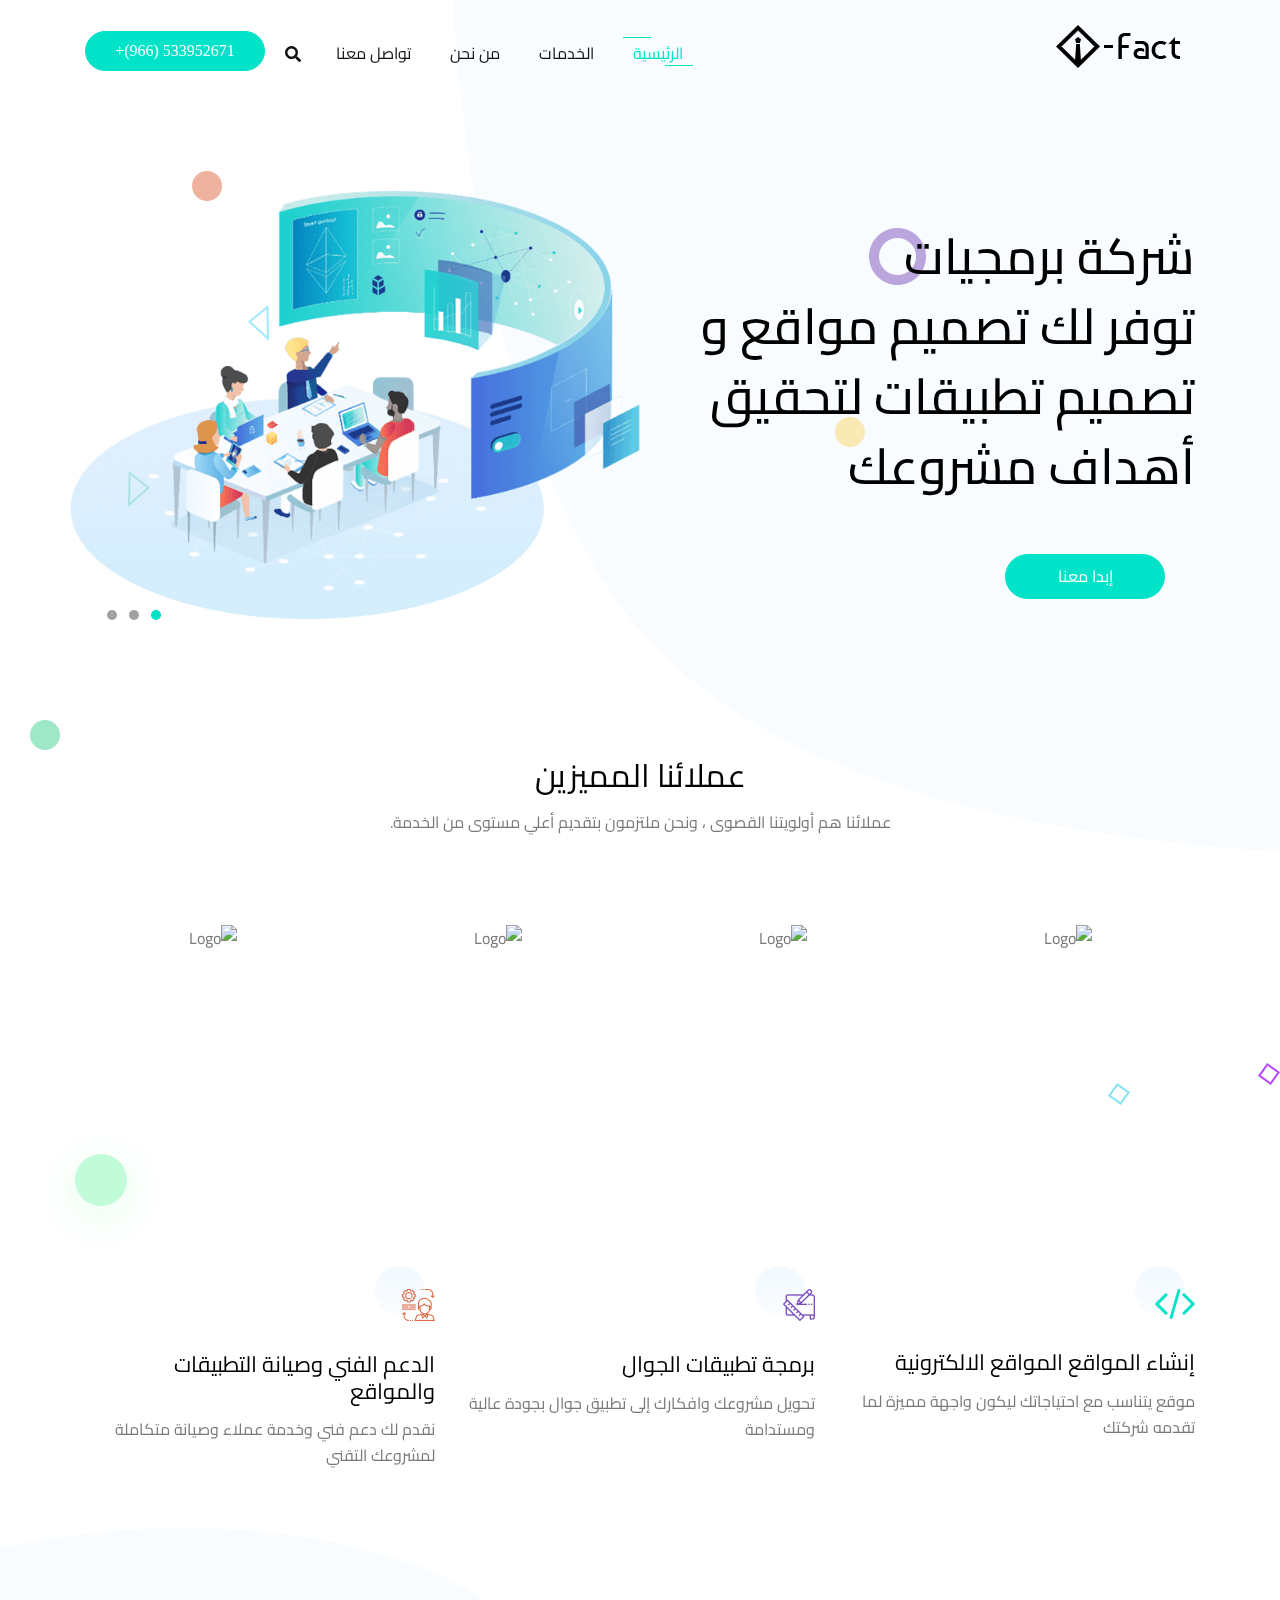
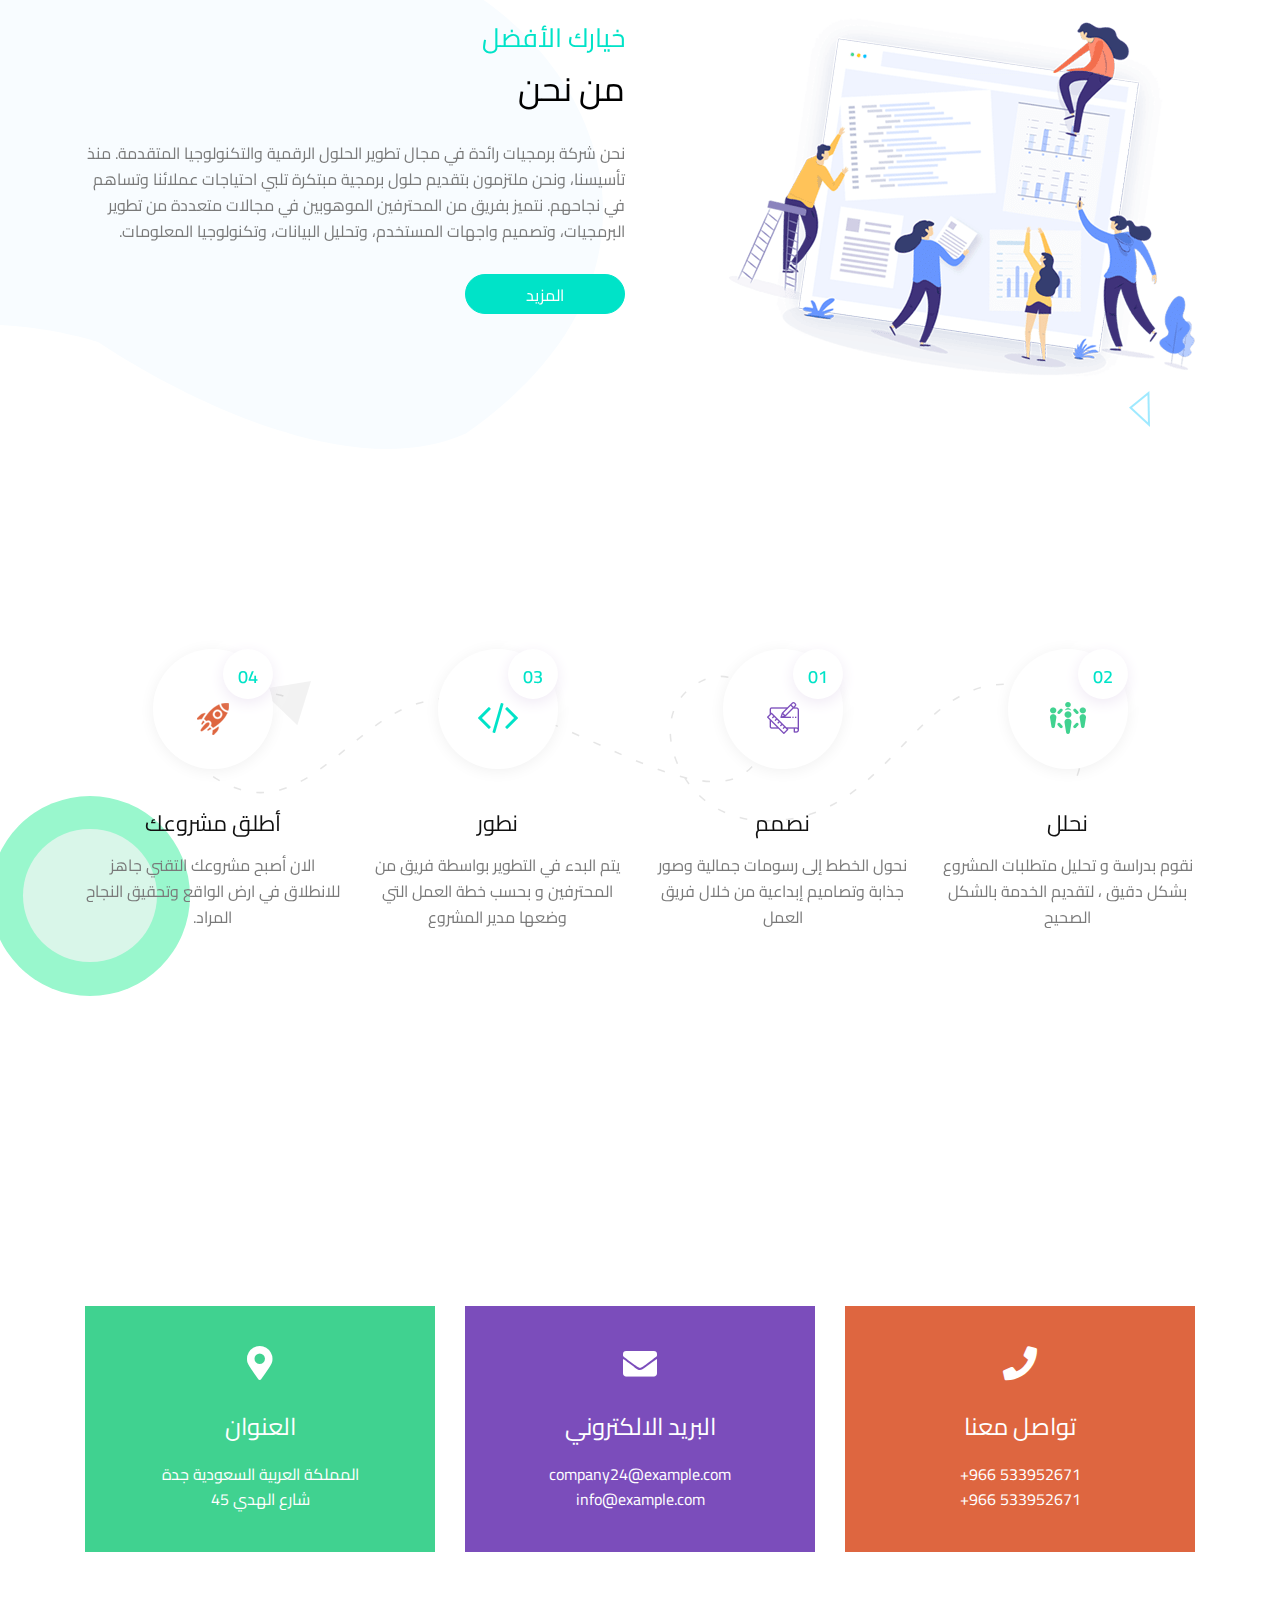
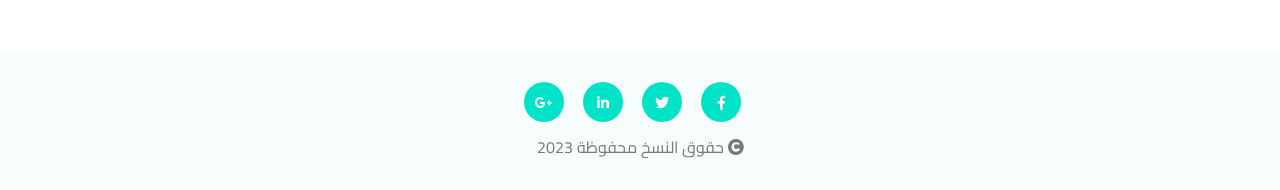
==== commit bf7680d4: "Update index.html" ====
--- a/index.html
+++ b/index.html
@@ -239,25 +239,25 @@
             <!--====== End Section Title Two ======-->
             <div class="container">
                 <div class="row">
-                    <div class="col-md-3 col-6">
+                    <div class="col-md-3  p-2">
                         <div class="single-client text-center">
                             <img src="https://cdn.ayroui.com/1.0/images/client-logo/graygrids.svg" alt="Logo" />
                         </div>
                         <!-- single client -->
                     </div>
-                    <div class="col-md-3 col-6">
+                    <div class="col-md-3  p-2">
                         <div class="single-client text-center">
                             <img src="https://cdn.ayroui.com/1.0/images/client-logo/uideck.svg" alt="Logo" />
                         </div>
                         <!-- single client -->
                     </div>
-                    <div class="col-md-3 col-6">
+                    <div class="col-md-3  p-2">
                         <div class="single-client text-center">
                             <img src="https://cdn.ayroui.com/1.0/images/client-logo/ayroui.svg" alt="Logo" />
                         </div>
                         <!-- single client -->
                     </div>
-                    <div class="col-md-3 col-6">
+                    <div class="col-md-3  p-2">
                         <div class="single-client text-center">
                             <img src="https://cdn.ayroui.com/1.0/images/client-logo/lineicons.svg" alt="Logo" />
                         </div>
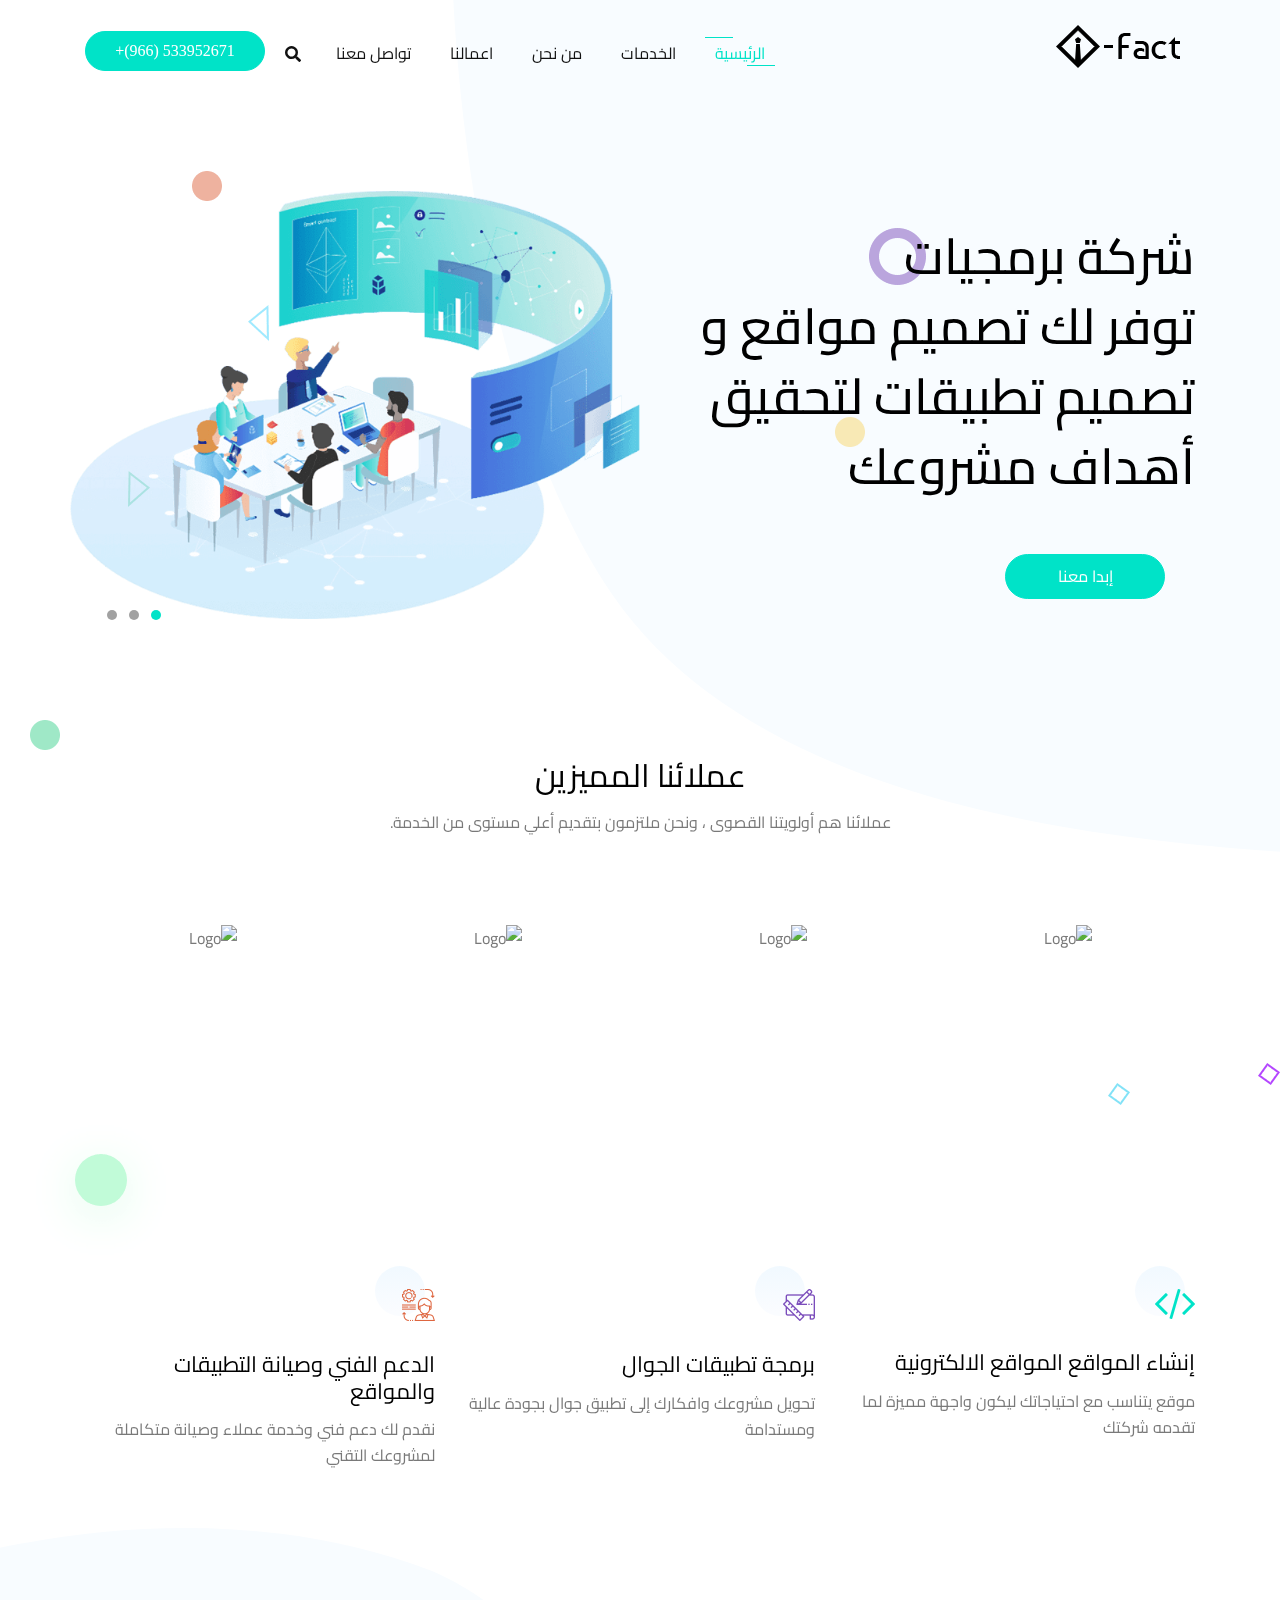
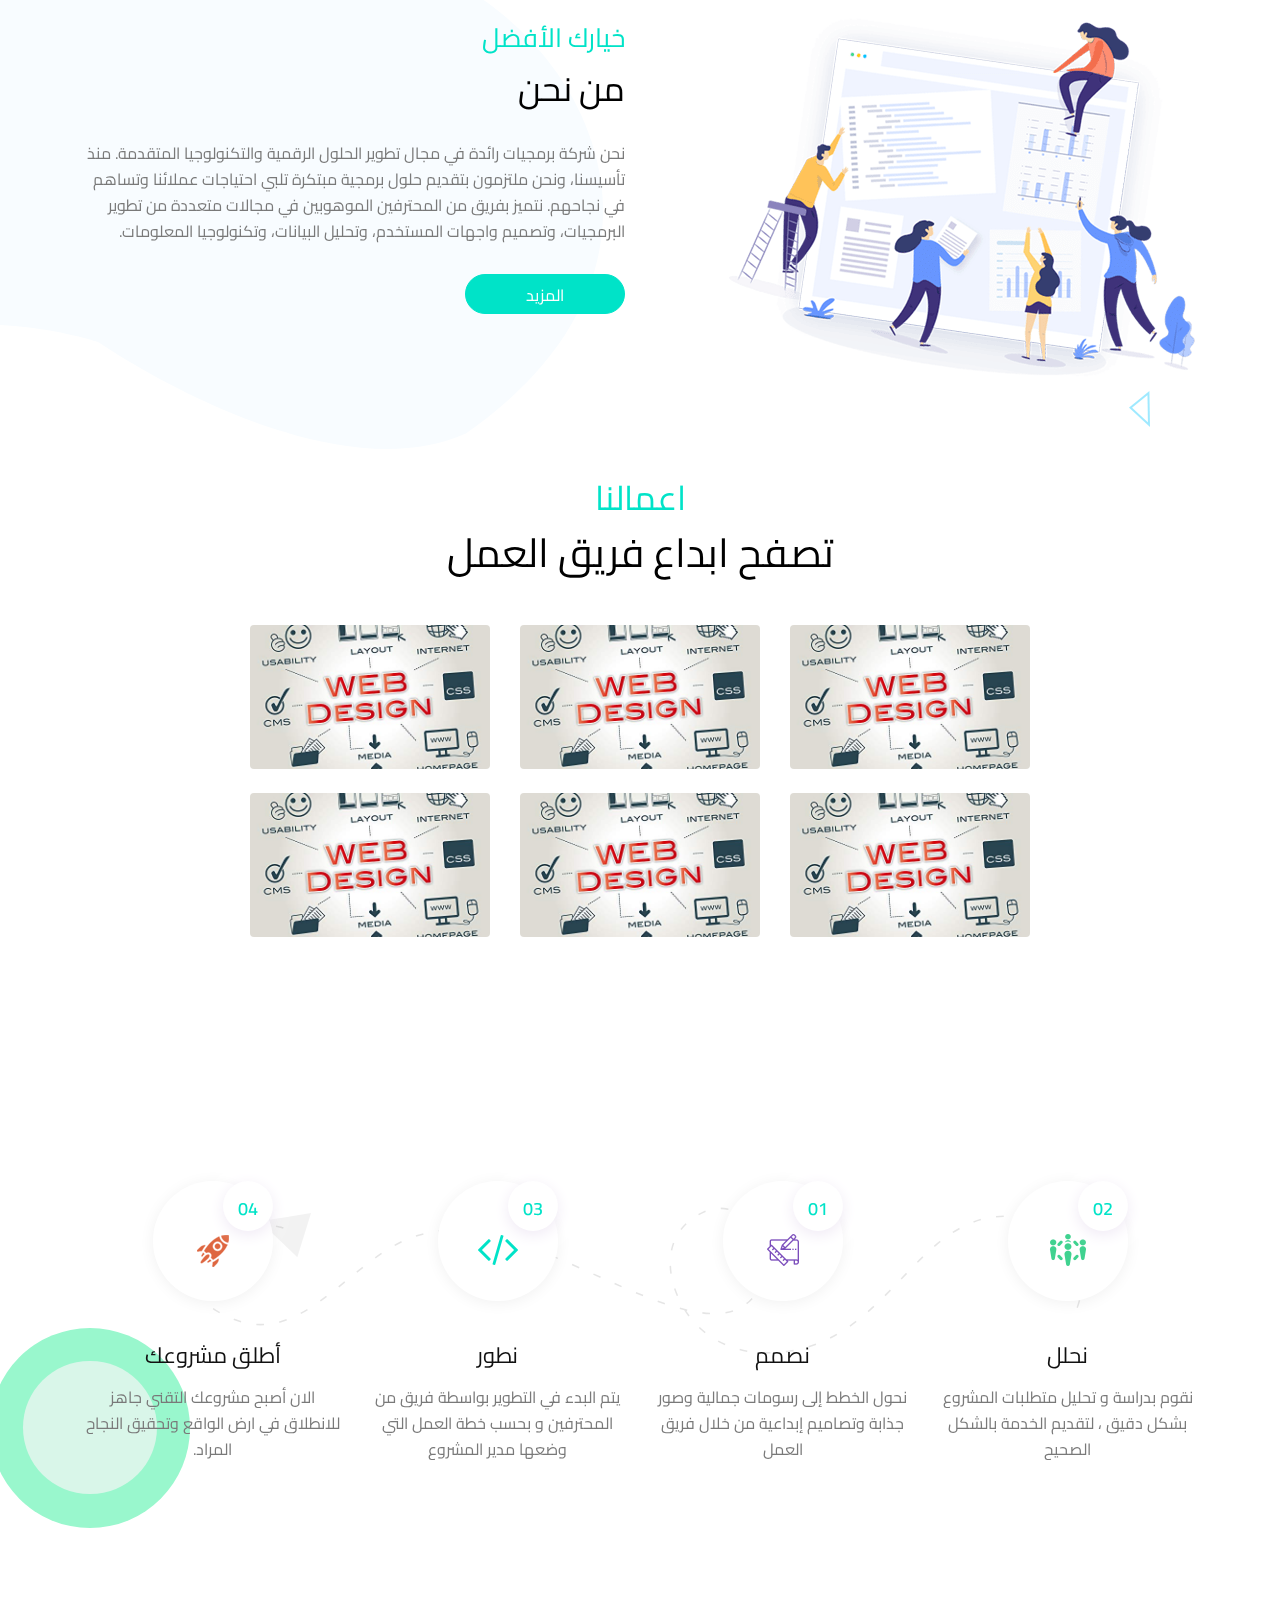
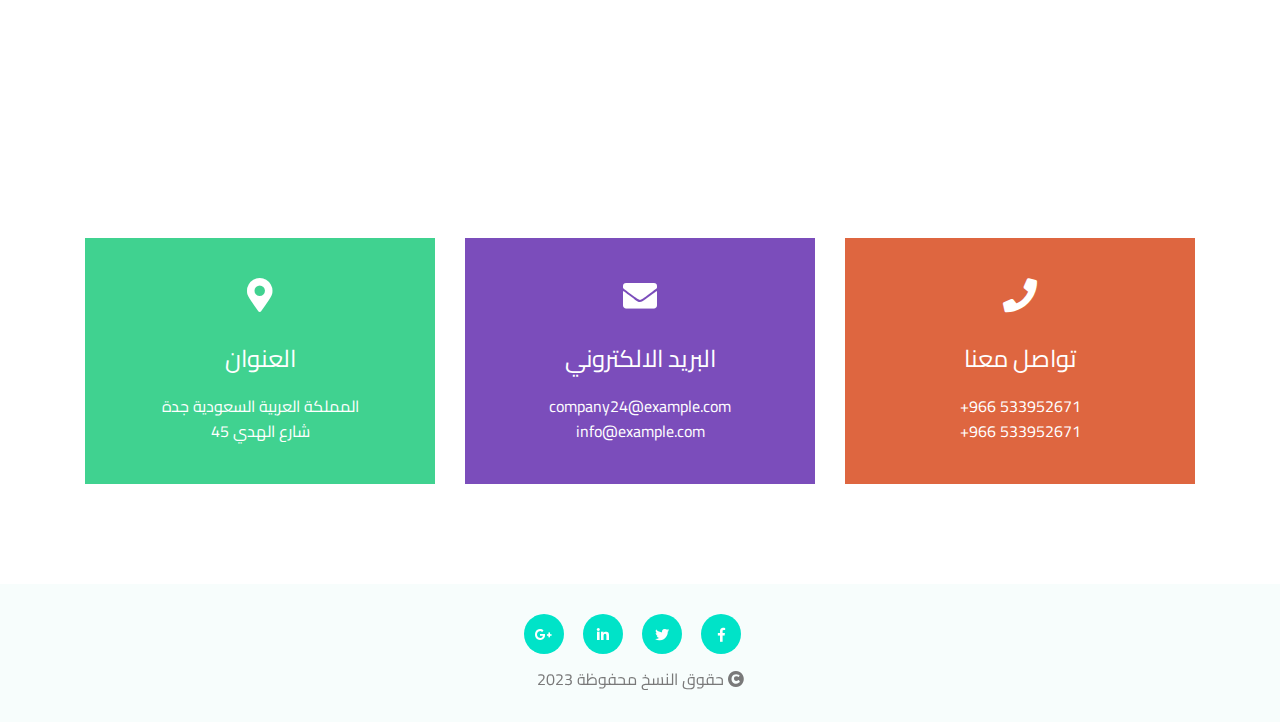
==== commit 7ad9d17c: "portfolio section" ====
--- a/index.html
+++ b/index.html
@@ -118,7 +118,8 @@
                                     <li class="active"><a href="0"> الرئيسية </a></li>
                                     <li><a href="1">الخدمات</a></li>
                                     <li><a href="2"> من نحن </a></li>
-                                    <!-- <li><a href="3">السعر</a></li> -->
+                                    <li><a href="3">اعمالنا</a></li>
+                                    <!-- <li><a href="3">رحلة العمل</a></li> -->
                                     <li><a href="4">تواصل معنا</a></li>
                                 </ul>
                             </nav>
@@ -138,10 +139,11 @@
             <div id='it_comp_cssmenu' class="menu_scroll">
                 <ul class="sidebb">
                     <li><a href="0">Home</a></li>
-                    <li><a href="1">about us </a></li>
-                    <li><a href="2">work</a></li>
-                    <li><a href="3">blog</a></li>
-                    <li><a href="4">Contact</a></li>
+                    <li><a href="1">Services</a></li>
+                    <li><a href="2">About us </a></li>
+                    <li><a href="3">Steps</a></li>
+                    <li><a href="4">Ourwork</a></li>
+                    <li><a href="5">Contact</a></li>
                 </ul>
             </div>
         </div>
@@ -407,8 +409,76 @@
         </div>
     </div>
     <!--about us wrapper end-->
+    
+    <!-- <div data-scroll="3" class="it_comp_portfolio_wrapper full_width " >
+
+        </div> -->
+
+    <!-- portfolio start -->
+    <div data-scroll="3" class=" portfolio text-center full_width animated-row">
+        <div class="container">
+            <div class="text animated fadeIn" data-animate="fadeIn">
+
+                <h2 >اعمالنا</h2>
+                <h1>تصفح ابداع فريق العمل </h1>
+            </div>
+            <div class="row p-5 justify-content-center">
+                <div class="col-lg-4 col-sm-6  mb-4  position-relative">
+                    <div class="box">
+                        <a href="http://google.com">
+                            <img src="/images/work-02.jpg" alt="" class="img-fluid rounded position-relative">
+                            <p class=" py-1 text-center  position-absolute">Vist</p>
+                        </a>
+                    </div>
+                </div>
+                <div class="col-lg-4 col-sm-6  mb-4  position-relative">
+                    <div class="box">
+                        <a href="http://google.com">
+                            <img src="/images/work-02.jpg" alt="" class="img-fluid rounded position-relative">
+                            <p class=" py-1 text-center  position-absolute">Vist</p>
+                        </a>
+                    </div>
+                </div>
+                <div class="col-lg-4 col-sm-6  mb-4  position-relative">
+                    <div class="box">
+                        <a href="http://google.com">
+                            <img src="/images/work-02.jpg" alt="" class="img-fluid rounded position-relative">
+                            <p class=" py-1 text-center  position-absolute">Vist</p>
+                        </a>
+                    </div>
+                </div>
+                <div class="col-lg-4 col-sm-6  mb-4  position-relative">
+                    <div class="box">
+                        <a href="http://google.com">
+                            <img src="/images/work-02.jpg" alt="" class="img-fluid rounded position-relative">
+                            <p class=" py-1 text-center  position-absolute">Vist</p>
+                        </a>
+                    </div>
+                </div>
+                <div class="col-lg-4 col-sm-6  mb-4  position-relative">
+                    <div class="box">
+                        <a href="http://google.com">
+                            <img src="/images/work-02.jpg" alt="" class="img-fluid rounded position-relative">
+                            <p class=" py-1 text-center  position-absolute">Vist</p>
+                        </a>
+                    </div>
+                </div>
+                <div class="col-lg-4 col-sm-6  mb-4  position-relative">
+                    <div class="box">
+                        <a href="http://google.com">
+                            <img src="/images/work-02.jpg" alt="" class="img-fluid rounded position-relative">
+                            <p class=" py-1 text-center  position-absolute">Vist</p>
+                        </a>
+                    </div>
+                </div>
+            </div>
+        </div>
+    </div>
+    <!-- portfolio end -->
+
+
     <!-- work process wrapper start-->
-    <div data-scroll='3' class="full_width">
+    <div  class="full_width">
         <div class="it_comp_working_wrapper full_width animated-row">
             <div class="it_comp_spinner_eff">
                 <div class="it_comp_spinner_circle circle-1"></div>
@@ -509,6 +579,7 @@
     <!--  work process end-->
   
     <!-- team wrapper end-->
+
     <!-- news wrapper start-->
     <div data-scroll='4' class="full_width">
         <div class="it_comp_news_letter_wrapper full_width animated-row">
--- a/css/style.css
+++ b/css/style.css
@@ -35,12 +35,12 @@
 
 html,
 body {
-	font-family: 'Cairo', sans-serif;
-	font-size: 16px;
-	line-height: 26px;
-	color: #797979;
-	font-weight: 400;
-	overflow-x: hidden;
+    font-family: 'Cairo', sans-serif;
+    font-size: 16px;
+    line-height: 26px;
+    color: #797979;
+    font-weight: 400;
+    overflow-x: hidden;
 }
 
 h1,
@@ -49,879 +49,1038 @@
 h4,
 h5,
 h6 {
-	font-family: 'Cairo', sans-serif;
-	font-weight: 400;
-	color: #000;
-	margin: 0;
-	padding: 0;
-}
+    font-family: 'Cairo', sans-serif;
+    font-weight: 400;
+    color: #000;
+    margin: 0;
+    padding: 0;
+}
+
 p {
-	font-family: 'Cairo', sans-serif;
-	margin: 0;
-}
+    font-family: 'Cairo', sans-serif;
+    margin: 0;
+}
+
 a {
-	color: #000;
-	-webkit-transition: all 0.5s;
-	-o-transition: all 0.5s;
-	-ms-transition: all 0.5s;
-	-moz-transition: all 0.5s;
-	transition: all 0.5s;
-}
+    color: #000;
+    -webkit-transition: all 0.5s;
+    -o-transition: all 0.5s;
+    -ms-transition: all 0.5s;
+    -moz-transition: all 0.5s;
+    transition: all 0.5s;
+}
+
 a:focus {
-	color: #3bb6d5;
-	outline: 0px auto -webkit-focus-ring-color;
-	outline-offset: unset;
-	text-decoration: none;
-}
+    color: #3bb6d5;
+    outline: 0px auto -webkit-focus-ring-color;
+    outline-offset: unset;
+    text-decoration: none;
+}
+
 a:hover {
-	color: #3bb6d5;
-	text-decoration: none;
-	-webkit-transition: all 0.5s;
-	-o-transition: all 0.5s;
-	-ms-transition: all 0.5s;
-	-moz-transition: all 0.5s;
-	transition: all 0.5s;
-}
+    color: #3bb6d5;
+    text-decoration: none;
+    -webkit-transition: all 0.5s;
+    -o-transition: all 0.5s;
+    -ms-transition: all 0.5s;
+    -moz-transition: all 0.5s;
+    transition: all 0.5s;
+}
+
 /* return-to-top styles */
 
 #return-to-top {
-	position: fixed;
-	bottom: 30px;
-	right: 70px;
-	background: #fff;
-	width: 45px;
-	height: 100px;
-	display: block;
-	text-decoration: none;
-	-webkit-border-radius: 50px;
-	-moz-border-radius: 50px;
-	border-radius: 50px;
-	display: none;
-	color: #000000;
-	box-shadow: 0 5px 20px rgba(0, 0, 0, 0.06);
-	text-transform: capitalize;
-	-webkit-transition: all 0.3s linear;
-	-moz-transition: all 0.3s ease;
-	-ms-transition: all 0.3s ease;
-	-o-transition: all 0.3s ease;
-	transition: all 0.3s ease;
-	z-index: 1000;
-	padding-top: 25px;
-	text-align: center;
-}
+    position: fixed;
+    bottom: 30px;
+    right: 70px;
+    background: #fff;
+    width: 45px;
+    height: 100px;
+    display: block;
+    text-decoration: none;
+    -webkit-border-radius: 50px;
+    -moz-border-radius: 50px;
+    border-radius: 50px;
+    display: none;
+    color: #000000;
+    box-shadow: 0 5px 20px rgba(0, 0, 0, 0.06);
+    text-transform: capitalize;
+    -webkit-transition: all 0.3s linear;
+    -moz-transition: all 0.3s ease;
+    -ms-transition: all 0.3s ease;
+    -o-transition: all 0.3s ease;
+    transition: all 0.3s ease;
+    z-index: 1000;
+    padding-top: 25px;
+    text-align: center;
+}
+
 #return-to-top i:before {
-	color: #000000;
-	font-size: 25px;
-}
+    color: #000000;
+    font-size: 25px;
+}
+
 /* Common button styles */
 
 /* Agecy 01 */
 
 .btn_style {
-	display: inline-block;
-	text-align: center;
-	background: #3bb6d5;
-	color: #fff;
-	-webkit-border-radius: 50px;
-	-moz-border-radius: 50px;
-	border-radius: 50px;
-	width: 250px;
-	height: 54px;
-	line-height: 54px;
-	font-size: 20px;
-	-webkit-transition: all 0.5s;
-	-o-transition: all 0.5s;
-	-ms-transition: all 0.5s;
-	-moz-transition: all 0.5s;
-	transition: all 0.5s;
-}
+    display: inline-block;
+    text-align: center;
+    background: #3bb6d5;
+    color: #fff;
+    -webkit-border-radius: 50px;
+    -moz-border-radius: 50px;
+    border-radius: 50px;
+    width: 250px;
+    height: 54px;
+    line-height: 54px;
+    font-size: 20px;
+    -webkit-transition: all 0.5s;
+    -o-transition: all 0.5s;
+    -ms-transition: all 0.5s;
+    -moz-transition: all 0.5s;
+    transition: all 0.5s;
+}
+
 .btn_style:hover,
 .btn_style:focus {
-	background: #f5f7fb;
-	color: #3bb6d5;
-	-webkit-transition: all 0.5s;
-	-o-transition: all 0.5s;
-	-ms-transition: all 0.5s;
-	-moz-transition: all 0.5s;
-	transition: all 0.5s;
-}
+    background: #f5f7fb;
+    color: #3bb6d5;
+    -webkit-transition: all 0.5s;
+    -o-transition: all 0.5s;
+    -ms-transition: all 0.5s;
+    -moz-transition: all 0.5s;
+    transition: all 0.5s;
+}
+
 /* Agecy 02 */
 
 .agency2_btn_style {
-	display: inline-block;
-	text-align: center;
-	background: #3bb6d5;
-	color: #fff;
-	-webkit-border-radius: 50px;
-	-moz-border-radius: 50px;
-	border-radius: 50px;
-	width: 250px;
-	height: 54px;
-	line-height: 54px;
-	font-size: 20px;
-	-webkit-transition: all 0.5s;
-	-o-transition: all 0.5s;
-	-ms-transition: all 0.5s;
-	-moz-transition: all 0.5s;
-	transition: all 0.5s;
-}
+    display: inline-block;
+    text-align: center;
+    background: #3bb6d5;
+    color: #fff;
+    -webkit-border-radius: 50px;
+    -moz-border-radius: 50px;
+    border-radius: 50px;
+    width: 250px;
+    height: 54px;
+    line-height: 54px;
+    font-size: 20px;
+    -webkit-transition: all 0.5s;
+    -o-transition: all 0.5s;
+    -ms-transition: all 0.5s;
+    -moz-transition: all 0.5s;
+    transition: all 0.5s;
+}
+
 .agency2_btn_style:hover,
 .agency2_btn_style:focus {
-	background: #f5f7fb;
-	color: #3bb6d5;
-	-webkit-transition: all 0.5s;
-	-o-transition: all 0.5s;
-	-ms-transition: all 0.5s;
-	-moz-transition: all 0.5s;
-	transition: all 0.5s;
-}
+    background: #f5f7fb;
+    color: #3bb6d5;
+    -webkit-transition: all 0.5s;
+    -o-transition: all 0.5s;
+    -ms-transition: all 0.5s;
+    -moz-transition: all 0.5s;
+    transition: all 0.5s;
+}
+
 /* Beauty */
 
 .beauty_btn_style {
-	display: inline-block;
-	text-align: center;
-	background: #00aaef;
-	color: #fff;
-	-webkit-border-radius: 50px;
-	-moz-border-radius: 50px;
-	border-radius: 50px;
-	width: 250px;
-	height: 54px;
-	line-height: 54px;
-	font-size: 20px;
-	-webkit-transition: all 0.5s;
-	-o-transition: all 0.5s;
-	-ms-transition: all 0.5s;
-	-moz-transition: all 0.5s;
-	transition: all 0.5s;
-}
+    display: inline-block;
+    text-align: center;
+    background: #00aaef;
+    color: #fff;
+    -webkit-border-radius: 50px;
+    -moz-border-radius: 50px;
+    border-radius: 50px;
+    width: 250px;
+    height: 54px;
+    line-height: 54px;
+    font-size: 20px;
+    -webkit-transition: all 0.5s;
+    -o-transition: all 0.5s;
+    -ms-transition: all 0.5s;
+    -moz-transition: all 0.5s;
+    transition: all 0.5s;
+}
+
 .beauty_btn_style:hover,
 .beauty_btn_style:focus {
-	background: #f5f7fb;
-	color: #00aaef;
-	-webkit-transition: all 0.5s;
-	-o-transition: all 0.5s;
-	-ms-transition: all 0.5s;
-	-moz-transition: all 0.5s;
-	transition: all 0.5s;
-}
+    background: #f5f7fb;
+    color: #00aaef;
+    -webkit-transition: all 0.5s;
+    -o-transition: all 0.5s;
+    -ms-transition: all 0.5s;
+    -moz-transition: all 0.5s;
+    transition: all 0.5s;
+}
+
 /* Business */
 
 .bussi_btn_style {
-	display: inline-block;
-	text-align: center;
-	background: #ff4a57;
-	color: #fff;
-	-webkit-border-radius: 50px;
-	-moz-border-radius: 50px;
-	border-radius: 50px;
-	width: 200px;
-	height: 45px;
-	line-height: 42px;
-	border: 1px solid #ff4a57;
-	font-size: 16px;
-	-webkit-transition: all 0.5s;
-	-o-transition: all 0.5s;
-	-ms-transition: all 0.5s;
-	-moz-transition: all 0.5s;
-	transition: all 0.5s;
-}
+    display: inline-block;
+    text-align: center;
+    background: #ff4a57;
+    color: #fff;
+    -webkit-border-radius: 50px;
+    -moz-border-radius: 50px;
+    border-radius: 50px;
+    width: 200px;
+    height: 45px;
+    line-height: 42px;
+    border: 1px solid #ff4a57;
+    font-size: 16px;
+    -webkit-transition: all 0.5s;
+    -o-transition: all 0.5s;
+    -ms-transition: all 0.5s;
+    -moz-transition: all 0.5s;
+    transition: all 0.5s;
+}
+
 .bussi_btn_style:hover,
 .bussi_btn_style:focus {
-	background: transparent;
-	color: #ff4a57;
-	border: 1px solid #ff4a57;
-	-webkit-transition: all 0.5s;
-	-o-transition: all 0.5s;
-	-ms-transition: all 0.5s;
-	-moz-transition: all 0.5s;
-	transition: all 0.5s;
-}
+    background: transparent;
+    color: #ff4a57;
+    border: 1px solid #ff4a57;
+    -webkit-transition: all 0.5s;
+    -o-transition: all 0.5s;
+    -ms-transition: all 0.5s;
+    -moz-transition: all 0.5s;
+    transition: all 0.5s;
+}
+
 /* Construction 01 */
 
 .const_btn_style {
-	display: inline-block;
-	text-align: center;
-	background: #ff6666;
-	color: #fff;
-	-webkit-border-radius: 50px;
-	-moz-border-radius: 50px;
-	border-radius: 50px;
-	width: 180px;
-	height: 45px;
-	line-height: 42px;
-	border: 1px solid #ff6666;
-	font-size: 16px;
-	-webkit-transition: all 0.5s;
-	-o-transition: all 0.5s;
-	-ms-transition: all 0.5s;
-	-moz-transition: all 0.5s;
-	transition: all 0.5s;
-}
+    display: inline-block;
+    text-align: center;
+    background: #ff6666;
+    color: #fff;
+    -webkit-border-radius: 50px;
+    -moz-border-radius: 50px;
+    border-radius: 50px;
+    width: 180px;
+    height: 45px;
+    line-height: 42px;
+    border: 1px solid #ff6666;
+    font-size: 16px;
+    -webkit-transition: all 0.5s;
+    -o-transition: all 0.5s;
+    -ms-transition: all 0.5s;
+    -moz-transition: all 0.5s;
+    transition: all 0.5s;
+}
+
 .const_btn_style:hover,
 .const_btn_style:focus {
-	background: transparent;
-	color: #ff6666;
-	border: 1px solid #ff6666;
-	-webkit-transition: all 0.5s;
-	-o-transition: all 0.5s;
-	-ms-transition: all 0.5s;
-	-moz-transition: all 0.5s;
-	transition: all 0.5s;
-}
+    background: transparent;
+    color: #ff6666;
+    border: 1px solid #ff6666;
+    -webkit-transition: all 0.5s;
+    -o-transition: all 0.5s;
+    -ms-transition: all 0.5s;
+    -moz-transition: all 0.5s;
+    transition: all 0.5s;
+}
+
 /* Construction 02 */
 
 .const2_btn_style {
-	display: inline-block;
-	text-align: center;
-	background: #ffc13b;
-	color: #fff;
-	-webkit-border-radius: 50px;
-	-moz-border-radius: 50px;
-	border-radius: 50px;
-	width: 250px;
-	height: 54px;
-	line-height: 54px;
-	font-size: 20px;
-	-webkit-transition: all 0.5s;
-	-o-transition: all 0.5s;
-	-ms-transition: all 0.5s;
-	-moz-transition: all 0.5s;
-	transition: all 0.5s;
-}
+    display: inline-block;
+    text-align: center;
+    background: #ffc13b;
+    color: #fff;
+    -webkit-border-radius: 50px;
+    -moz-border-radius: 50px;
+    border-radius: 50px;
+    width: 250px;
+    height: 54px;
+    line-height: 54px;
+    font-size: 20px;
+    -webkit-transition: all 0.5s;
+    -o-transition: all 0.5s;
+    -ms-transition: all 0.5s;
+    -moz-transition: all 0.5s;
+    transition: all 0.5s;
+}
+
 .const2_btn_style:hover,
 .const2_btn_style:focus {
-	background: transparent;
-	color: #ffc13b;
-	-webkit-transition: all 0.5s;
-	-o-transition: all 0.5s;
-	-ms-transition: all 0.5s;
-	-moz-transition: all 0.5s;
-	transition: all 0.5s;
-}
+    background: transparent;
+    color: #ffc13b;
+    -webkit-transition: all 0.5s;
+    -o-transition: all 0.5s;
+    -ms-transition: all 0.5s;
+    -moz-transition: all 0.5s;
+    transition: all 0.5s;
+}
+
 /* Doctor 01 */
 
 .doc_btn_style {
-	display: inline-block;
-	text-align: center;
-	background: #ff6666;
-	color: #fff;
-	-webkit-border-radius: 50px;
-	-moz-border-radius: 50px;
-	border-radius: 50px;
-	width: 180px;
-	height: 45px;
-	line-height: 42px;
-	border: 1px solid #ff6666;
-	font-size: 16px;
-	-webkit-transition: all 0.5s;
-	-o-transition: all 0.5s;
-	-ms-transition: all 0.5s;
-	-moz-transition: all 0.5s;
-	transition: all 0.5s;
-}
+    display: inline-block;
+    text-align: center;
+    background: #ff6666;
+    color: #fff;
+    -webkit-border-radius: 50px;
+    -moz-border-radius: 50px;
+    border-radius: 50px;
+    width: 180px;
+    height: 45px;
+    line-height: 42px;
+    border: 1px solid #ff6666;
+    font-size: 16px;
+    -webkit-transition: all 0.5s;
+    -o-transition: all 0.5s;
+    -ms-transition: all 0.5s;
+    -moz-transition: all 0.5s;
+    transition: all 0.5s;
+}
+
 .doc_btn_style:hover,
 .doc_btn_style:focus {
-	background: transparent;
-	color: #ff6666;
-	border: 1px solid #ff6666;
-	-webkit-transition: all 0.5s;
-	-o-transition: all 0.5s;
-	-ms-transition: all 0.5s;
-	-moz-transition: all 0.5s;
-	transition: all 0.5s;
-}
+    background: transparent;
+    color: #ff6666;
+    border: 1px solid #ff6666;
+    -webkit-transition: all 0.5s;
+    -o-transition: all 0.5s;
+    -ms-transition: all 0.5s;
+    -moz-transition: all 0.5s;
+    transition: all 0.5s;
+}
+
 /* Doctor 01 */
 
 .doc2_btn_style {
-	display: inline-block;
-	text-align: center;
-	background: #00aaef;
-	color: #fff;
-	-webkit-border-radius: 50px;
-	-moz-border-radius: 50px;
-	border-radius: 50px;
-	width: 180px;
-	height: 45px;
-	line-height: 45px;
-	border: 1px solid #00aaef;
-	font-size: 16px;
-	-webkit-transition: all 0.5s;
-	-o-transition: all 0.5s;
-	-ms-transition: all 0.5s;
-	-moz-transition: all 0.5s;
-	transition: all 0.5s;
-}
+    display: inline-block;
+    text-align: center;
+    background: #00aaef;
+    color: #fff;
+    -webkit-border-radius: 50px;
+    -moz-border-radius: 50px;
+    border-radius: 50px;
+    width: 180px;
+    height: 45px;
+    line-height: 45px;
+    border: 1px solid #00aaef;
+    font-size: 16px;
+    -webkit-transition: all 0.5s;
+    -o-transition: all 0.5s;
+    -ms-transition: all 0.5s;
+    -moz-transition: all 0.5s;
+    transition: all 0.5s;
+}
+
 .doc2_btn_style:hover,
 .doc2_btn_style:focus {
-	background: transparent;
-	color: #00aaef;
-	border: 1px solid #00aaef;
-	-webkit-transition: all 0.5s;
-	-o-transition: all 0.5s;
-	-ms-transition: all 0.5s;
-	-moz-transition: all 0.5s;
-	transition: all 0.5s;
-}
+    background: transparent;
+    color: #00aaef;
+    border: 1px solid #00aaef;
+    -webkit-transition: all 0.5s;
+    -o-transition: all 0.5s;
+    -ms-transition: all 0.5s;
+    -moz-transition: all 0.5s;
+    transition: all 0.5s;
+}
+
 /* It Company */
 
 .it_comp_btn_style {
-	display: inline-block;
-	text-align: center;
-	background: #00e3c8;
-	color: #fff;
-	-webkit-border-radius: 50px;
-	-moz-border-radius: 50px;
-	border-radius: 50px;
-	width: 250px;
-	height: 54px;
-	line-height: 54px;
-	font-size: 20px;
-	-webkit-transition: all 0.5s;
-	-o-transition: all 0.5s;
-	-ms-transition: all 0.5s;
-	-moz-transition: all 0.5s;
-	transition: all 0.5s;
-}
+    display: inline-block;
+    text-align: center;
+    background: #00e3c8;
+    color: #fff;
+    -webkit-border-radius: 50px;
+    -moz-border-radius: 50px;
+    border-radius: 50px;
+    width: 250px;
+    height: 54px;
+    line-height: 54px;
+    font-size: 20px;
+    -webkit-transition: all 0.5s;
+    -o-transition: all 0.5s;
+    -ms-transition: all 0.5s;
+    -moz-transition: all 0.5s;
+    transition: all 0.5s;
+}
+
 .it_comp_btn_style:hover,
 .it_comp_btn_style:focus {
-	background: #f5f7fb;
-	color: #00e3c8;
-	-webkit-transition: all 0.5s;
-	-o-transition: all 0.5s;
-	-ms-transition: all 0.5s;
-	-moz-transition: all 0.5s;
-	transition: all 0.5s;
-}
+    background: #f5f7fb;
+    color: #00e3c8;
+    -webkit-transition: all 0.5s;
+    -o-transition: all 0.5s;
+    -ms-transition: all 0.5s;
+    -moz-transition: all 0.5s;
+    transition: all 0.5s;
+}
+
 /* kidder */
 
 .kid_btn_style {
-	display: inline-block;
-	text-align: center;
-	background: #f6469e;
-	color: #fff;
-	-webkit-border-radius: 50px;
-	-moz-border-radius: 50px;
-	border-radius: 50px;
-	width: 160px;
-	text-transform: capitalize;
-	height: 45px;
-	border: 1px solid #f6469e;
-	line-height: 42px;
-	font-size: 16px;
-	-webkit-transition: all 0.5s;
-	-o-transition: all 0.5s;
-	-ms-transition: all 0.5s;
-	-moz-transition: all 0.5s;
-	transition: all 0.5s;
-}
+    display: inline-block;
+    text-align: center;
+    background: #f6469e;
+    color: #fff;
+    -webkit-border-radius: 50px;
+    -moz-border-radius: 50px;
+    border-radius: 50px;
+    width: 160px;
+    text-transform: capitalize;
+    height: 45px;
+    border: 1px solid #f6469e;
+    line-height: 42px;
+    font-size: 16px;
+    -webkit-transition: all 0.5s;
+    -o-transition: all 0.5s;
+    -ms-transition: all 0.5s;
+    -moz-transition: all 0.5s;
+    transition: all 0.5s;
+}
+
 .kid_btn_style:hover,
 .kid_btn_style:focus {
-	background: transparent;
-	color: #f6469e;
-	-webkit-transition: all 0.5s;
-	-o-transition: all 0.5s;
-	-ms-transition: all 0.5s;
-	-moz-transition: all 0.5s;
-	transition: all 0.5s;
-}
+    background: transparent;
+    color: #f6469e;
+    -webkit-transition: all 0.5s;
+    -o-transition: all 0.5s;
+    -ms-transition: all 0.5s;
+    -moz-transition: all 0.5s;
+    transition: all 0.5s;
+}
+
 /* Lawyer */
 
 .lawyer_btn_style {
-	display: inline-block;
-	text-align: center;
-	background: #3bb6d5;
-	color: #fff;
-	-webkit-border-radius: 50px;
-	-moz-border-radius: 50px;
-	border-radius: 50px;
-	width: 250px;
-	height: 54px;
-	line-height: 54px;
-	font-size: 20px;
-	-webkit-transition: all 0.5s;
-	-o-transition: all 0.5s;
-	-ms-transition: all 0.5s;
-	-moz-transition: all 0.5s;
-	transition: all 0.5s;
-}
+    display: inline-block;
+    text-align: center;
+    background: #3bb6d5;
+    color: #fff;
+    -webkit-border-radius: 50px;
+    -moz-border-radius: 50px;
+    border-radius: 50px;
+    width: 250px;
+    height: 54px;
+    line-height: 54px;
+    font-size: 20px;
+    -webkit-transition: all 0.5s;
+    -o-transition: all 0.5s;
+    -ms-transition: all 0.5s;
+    -moz-transition: all 0.5s;
+    transition: all 0.5s;
+}
+
 .lawyer_btn_style:hover,
 .lawyer_btn_style:focus {
-	background: #f5f7fb;
-	color: #3bb6d5;
-	-webkit-transition: all 0.5s;
-	-o-transition: all 0.5s;
-	-ms-transition: all 0.5s;
-	-moz-transition: all 0.5s;
-	transition: all 0.5s;
-}
+    background: #f5f7fb;
+    color: #3bb6d5;
+    -webkit-transition: all 0.5s;
+    -o-transition: all 0.5s;
+    -ms-transition: all 0.5s;
+    -moz-transition: all 0.5s;
+    transition: all 0.5s;
+}
+
 /* PC Fixer */
 
 .pcfix_btn_style {
-	display: inline-block;
-	text-align: center;
-	background: #00aaef;
-	color: #fff;
-	-webkit-border-radius: 50px;
-	-moz-border-radius: 50px;
-	border-radius: 50px;
-	width: 160px;
-	text-transform: uppercase;
-	height: 45px;
-	border: 1px solid #00aaef;
-	line-height: 42px;
-	font-size: 16px;
-	-webkit-transition: all 0.5s;
-	-o-transition: all 0.5s;
-	-ms-transition: all 0.5s;
-	-moz-transition: all 0.5s;
-	transition: all 0.5s;
-}
+    display: inline-block;
+    text-align: center;
+    background: #00aaef;
+    color: #fff;
+    -webkit-border-radius: 50px;
+    -moz-border-radius: 50px;
+    border-radius: 50px;
+    width: 160px;
+    text-transform: uppercase;
+    height: 45px;
+    border: 1px solid #00aaef;
+    line-height: 42px;
+    font-size: 16px;
+    -webkit-transition: all 0.5s;
+    -o-transition: all 0.5s;
+    -ms-transition: all 0.5s;
+    -moz-transition: all 0.5s;
+    transition: all 0.5s;
+}
+
 .pcfix_btn_style:hover,
 .pcfix_btn_style:focus {
-	background: transparent;
-	color: #00aaef;
-	-webkit-transition: all 0.5s;
-	-o-transition: all 0.5s;
-	-ms-transition: all 0.5s;
-	-moz-transition: all 0.5s;
-	transition: all 0.5s;
-}
+    background: transparent;
+    color: #00aaef;
+    -webkit-transition: all 0.5s;
+    -o-transition: all 0.5s;
+    -ms-transition: all 0.5s;
+    -moz-transition: all 0.5s;
+    transition: all 0.5s;
+}
+
 /* Software */
 
 .soft_btn_style {
-	display: inline-block;
-	text-align: center;
-	background: #fff;
-	color: #4e49de;
-	-webkit-border-radius: 10px;
-	-moz-border-radius: 10px;
-	border-radius: 10px;
-	width: 200px;
-	height: 54px;
-	line-height: 54px;
-	font-size: 20px;
-	-webkit-transition: all 0.5s;
-	-o-transition: all 0.5s;
-	-ms-transition: all 0.5s;
-	-moz-transition: all 0.5s;
-	transition: all 0.5s;
-}
+    display: inline-block;
+    text-align: center;
+    background: #fff;
+    color: #4e49de;
+    -webkit-border-radius: 10px;
+    -moz-border-radius: 10px;
+    border-radius: 10px;
+    width: 200px;
+    height: 54px;
+    line-height: 54px;
+    font-size: 20px;
+    -webkit-transition: all 0.5s;
+    -o-transition: all 0.5s;
+    -ms-transition: all 0.5s;
+    -moz-transition: all 0.5s;
+    transition: all 0.5s;
+}
+
 .soft_btn_style:hover,
 .soft_btn_style:focus {
-	background: transparent;
-	color: #fff;
-	-webkit-transition: all 0.5s;
-	-o-transition: all 0.5s;
-	-ms-transition: all 0.5s;
-	-moz-transition: all 0.5s;
-	transition: all 0.5s;
-}
+    background: transparent;
+    color: #fff;
+    -webkit-transition: all 0.5s;
+    -o-transition: all 0.5s;
+    -ms-transition: all 0.5s;
+    -moz-transition: all 0.5s;
+    transition: all 0.5s;
+}
+
 /* Startup */
 
 .start_btn_style {
-	display: inline-block;
-	text-align: center;
-	background: #7e50ff;
-	color: #fff;
-	-webkit-border-radius: 50px;
-	-moz-border-radius: 50px;
-	border-radius: 50px;
-	width: 250px;
-	height: 54px;
-	line-height: 54px;
-	font-size: 20px;
-	-webkit-transition: all 0.5s;
-	-o-transition: all 0.5s;
-	-ms-transition: all 0.5s;
-	-moz-transition: all 0.5s;
-	transition: all 0.5s;
-}
+    display: inline-block;
+    text-align: center;
+    background: #7e50ff;
+    color: #fff;
+    -webkit-border-radius: 50px;
+    -moz-border-radius: 50px;
+    border-radius: 50px;
+    width: 250px;
+    height: 54px;
+    line-height: 54px;
+    font-size: 20px;
+    -webkit-transition: all 0.5s;
+    -o-transition: all 0.5s;
+    -ms-transition: all 0.5s;
+    -moz-transition: all 0.5s;
+    transition: all 0.5s;
+}
+
 .start_btn_style:hover,
 .start_btn_style:focus {
-	background: #fff;
-	color: #7e50ff;
-	-webkit-transition: all 0.5s;
-	-o-transition: all 0.5s;
-	-ms-transition: all 0.5s;
-	-moz-transition: all 0.5s;
-	transition: all 0.5s;
-}
+    background: #fff;
+    color: #7e50ff;
+    -webkit-transition: all 0.5s;
+    -o-transition: all 0.5s;
+    -ms-transition: all 0.5s;
+    -moz-transition: all 0.5s;
+    transition: all 0.5s;
+}
+
 /* Web Hosting */
 
 .web_btn_style {
-	display: inline-block;
-	text-align: center;
-	background: #63c000;
-	color: #fff;
-	-webkit-border-radius: 50px;
-	-moz-border-radius: 50px;
-	border-radius: 50px;
-	width: 160px;
-	text-transform: capitalize;
-	height: 45px;
-	border: 1px solid #63c000;
-	line-height: 42px;
-	font-size: 16px;
-	-webkit-transition: all 0.5s;
-	-o-transition: all 0.5s;
-	-ms-transition: all 0.5s;
-	-moz-transition: all 0.5s;
-	transition: all 0.5s;
-}
+    display: inline-block;
+    text-align: center;
+    background: #63c000;
+    color: #fff;
+    -webkit-border-radius: 50px;
+    -moz-border-radius: 50px;
+    border-radius: 50px;
+    width: 160px;
+    text-transform: capitalize;
+    height: 45px;
+    border: 1px solid #63c000;
+    line-height: 42px;
+    font-size: 16px;
+    -webkit-transition: all 0.5s;
+    -o-transition: all 0.5s;
+    -ms-transition: all 0.5s;
+    -moz-transition: all 0.5s;
+    transition: all 0.5s;
+}
+
 .web_btn_style:hover,
 .web_btn_style:focus {
-	background: transparent;
-	color: #63c000;
-	-webkit-transition: all 0.5s;
-	-o-transition: all 0.5s;
-	-ms-transition: all 0.5s;
-	-moz-transition: all 0.5s;
-	transition: all 0.5s;
-}
+    background: transparent;
+    color: #63c000;
+    -webkit-transition: all 0.5s;
+    -o-transition: all 0.5s;
+    -ms-transition: all 0.5s;
+    -moz-transition: all 0.5s;
+    transition: all 0.5s;
+}
+
 /* Common heading styles */
 
 /* Agecy 01 */
 
 .section_heading,
 .agency2_section_heading {
-	float: left;
-	width: 100%;
-	padding-bottom: 50px;
-	text-align: center;
-}
+    float: left;
+    width: 100%;
+    padding-bottom: 50px;
+    text-align: center;
+}
+
 .section_heading h3,
 .agency2_section_heading h3 {
-	font-size: 16px;
-	font-weight: 600;
-	color: #3bb6d5;
-	letter-spacing: 4px;
-	margin-bottom: 10px;
-	text-transform: uppercase;
-}
+    font-size: 16px;
+    font-weight: 600;
+    color: #3bb6d5;
+    letter-spacing: 4px;
+    margin-bottom: 10px;
+    text-transform: uppercase;
+}
+
 .section_heading h2,
 .agency2_section_heading h2 {
-	font-size: 26px;
-	font-weight: 600;
-	text-transform: capitalize;
-}
+    font-size: 26px;
+    font-weight: 600;
+    text-transform: capitalize;
+}
+
 /* Agecy 02 */
 
 /* Beauty */
 
 .beauty_section_heading {
-	float: left;
-	width: 100%;
-	padding-bottom: 50px;
-	text-align: center;
-}
+    float: left;
+    width: 100%;
+    padding-bottom: 50px;
+    text-align: center;
+}
+
 .beauty_section_heading h2 {
-	font-size: 36px;
-	text-transform: capitalize;
-	display: inline-block;
-	float: left;
-}
+    font-size: 36px;
+    text-transform: capitalize;
+    display: inline-block;
+    float: left;
+}
+
 /* Business */
 
 .bussi_section_heading {
-	float: left;
-	width: 100%;
-	padding-bottom: 50px;
-	text-align: center;
-}
+    float: left;
+    width: 100%;
+    padding-bottom: 50px;
+    text-align: center;
+}
+
 .bussi_section_heading h3 {
-	font-size: 16px;
-	font-weight: 500;
-	color: #626f82;
-	letter-spacing: 2px;
-	margin-bottom: 10px;
-	text-transform: capitalize;
-}
+    font-size: 16px;
+    font-weight: 500;
+    color: #626f82;
+    letter-spacing: 2px;
+    margin-bottom: 10px;
+    text-transform: capitalize;
+}
+
 .bussi_section_heading h2 {
-	font-size: 26px;
-	font-weight: 600;
-	text-transform: capitalize;
-}
+    font-size: 26px;
+    font-weight: 600;
+    text-transform: capitalize;
+}
+
 /* Construction 01 */
 
 .const_section_heading {
-	float: left;
-	width: 100%;
-	padding-bottom: 55px;
-	text-align: center;
-}
+    float: left;
+    width: 100%;
+    padding-bottom: 55px;
+    text-align: center;
+}
+
 .const_section_heading h2 {
-	font-size: 40px;
-	font-weight: 600;
-	position: relative;
-	text-transform: capitalize;
-	padding-bottom: 20px;
-}
+    font-size: 40px;
+    font-weight: 600;
+    position: relative;
+    text-transform: capitalize;
+    padding-bottom: 20px;
+}
+
 .const_section_heading h2:after {
-	content: '';
-	position: absolute;
-	bottom: -7px;
-	width: 200px;
-	height: 8px;
-	background: #ffefef;
-	left: 0;
-	right: 0;
-	margin: 0px auto;
-}
+    content: '';
+    position: absolute;
+    bottom: -7px;
+    width: 200px;
+    height: 8px;
+    background: #ffefef;
+    left: 0;
+    right: 0;
+    margin: 0px auto;
+}
+
 /* Construction 02 */
 
 .const2_sp_heading_wraper {
-	text-align: center;
-	padding-bottom: 40px;
-}
+    text-align: center;
+    padding-bottom: 40px;
+}
+
 .const2_sp_heading_wraper h3 {
-	font-size: 34px;
-	line-height: 42px;
-	text-transform: capitalize;
-	font-weight: 700;
-	text-align: center;
-	position: relative;
-	margin-bottom: 10px;
-}
+    font-size: 34px;
+    line-height: 42px;
+    text-transform: capitalize;
+    font-weight: 700;
+    text-align: center;
+    position: relative;
+    margin-bottom: 10px;
+}
+
 .const2_sp_heading_wraper h3:after {
-	content: '';
-	position: absolute;
-	right: 0;
-	left: 0;
-	margin: 0px auto;
-	background: #ffc13b;
-	bottom: -8px;
-	width: 100px;
-	height: 4px;
-	border-radius: 5px;
-}
+    content: '';
+    position: absolute;
+    right: 0;
+    left: 0;
+    margin: 0px auto;
+    background: #ffc13b;
+    bottom: -8px;
+    width: 100px;
+    height: 4px;
+    border-radius: 5px;
+}
+
 /* Doctor 01 */
 
 .doc_section_heading {
-	float: left;
-	width: 100%;
-	padding-bottom: 50px;
-	text-align: center;
-}
+    float: left;
+    width: 100%;
+    padding-bottom: 50px;
+    text-align: center;
+}
+
 .doc_section_heading h3 {
-	font-size: 18px;
-	font-weight: 500;
-	color: #ff6666;
-	letter-spacing: 1px;
-	margin-bottom: 10px;
-	text-transform: capitalize;
-}
+    font-size: 18px;
+    font-weight: 500;
+    color: #ff6666;
+    letter-spacing: 1px;
+    margin-bottom: 10px;
+    text-transform: capitalize;
+}
+
 .doc_section_heading h2 {
-	font-size: 32px;
-	font-weight: 600;
-	color: #111;
-	text-transform: capitalize;
-}
+    font-size: 32px;
+    font-weight: 600;
+    color: #111;
+    text-transform: capitalize;
+}
+
 /* It Company */
 
 .it_comp_heading_wrapper {
-	padding-bottom: 40px;
-	animation-delay: 0.2s;
-}
+    padding-bottom: 40px;
+    animation-delay: 0.2s;
+}
+
 .it_comp_heading_wrapper h2 {
-	font-size: 26px;
-	line-height: 40px;
-	text-transform: capitalize;
-	margin-bottom: 10px;
-	color: #00e3c8;
-}
+    font-size: 26px;
+    line-height: 40px;
+    text-transform: capitalize;
+    margin-bottom: 10px;
+    color: #00e3c8;
+}
+
 .it_comp_heading_wrapper h1 {
-	font-size: 34px;
-	line-height: 42px;
-	text-transform: capitalize;
-	margin-bottom: 10px;
-}
+    font-size: 34px;
+    line-height: 42px;
+    text-transform: capitalize;
+    margin-bottom: 10px;
+}
+
+
+/* ******************** */
+/* start portfolio */
+/* ******************** */
+
+.portfolio h2 {
+    font-size: 26px;
+    line-height: 40px;
+    text-transform: capitalize;
+    margin-bottom: 10px;
+    color: #00e3c8;
+}
+
+.portfolio h2 {
+    font-size: 34px;
+    line-height: 42px;
+    text-transform: capitalize;
+    margin-bottom: 10px;
+}
+
+.portfolio .row>div {
+    overflow: hidden;
+    max-width: 270px;
+}
+
+.portfolio .box::before {
+    content: "";
+    position: absolute;
+    width: 0;
+    height: 0;
+    left: 50%;
+    top: 50%;
+    transform: translate(-50%, -50%);
+    background-color: rgba(0, 227, 200, 0.25);
+    z-index: 2;
+    transition: 0.3s;
+}
+
+.portfolio .box p {
+    width: calc(100% - 30px);
+    bottom: -35px;
+    left: 50%;
+    transform: translateX(-50%);
+    background-color: rgba(0, 0, 0, 0.7);
+    color: white;
+    transition: 0.3s;
+}
+
+/* .portfolio .box:hover::before {
+    width: calc(100% - 30px);
+    height: 100%;
+} */
+.portfolio .box:hover p {
+    bottom: 0;
+    opacity: 1;
+}
+
+.portfolio .box:hover img {
+    transform: scale(1.1);
+    transition: 0.4s;
+    opacity: .7;
+}
+
+.portfolio .box {
+    overflow: hidden;
+    cursor: pointer;
+}
+
+.portfolio .box p {}
+
+/* ******************** */
+/* end portfolio */
+/* ******************** */
+
+
 /* kidder */
 
 .kid_heading_wraper {
-	text-align: center;
-	padding-bottom: 40px;
-}
+    text-align: center;
+    padding-bottom: 40px;
+}
+
 .kid_heading_wraper h3 {
-	font-size: 34px;
-	line-height: 42px;
-	text-transform: capitalize;
-	font-weight: 500;
-	margin-bottom: 10px;
-}
+    font-size: 34px;
+    line-height: 42px;
+    text-transform: capitalize;
+    font-weight: 500;
+    margin-bottom: 10px;
+}
+
 /* Lawyer */
 
 .lw_heading_wraper {
-	text-align: center;
-	margin-bottom: 40px;
-}
+    text-align: center;
+    margin-bottom: 40px;
+}
+
 .lw_heading_wraper h3 {
-	text-transform: capitalize;
-	color: #7b4dbb;
-	margin-bottom: 10px;
-	font-size: 22px;
-}
+    text-transform: capitalize;
+    color: #7b4dbb;
+    margin-bottom: 10px;
+    font-size: 22px;
+}
+
 .lw_heading_wraper h1 {
-	font-size: 36px;
-	text-transform: capitalize;
-}
+    font-size: 36px;
+    text-transform: capitalize;
+}
+
 /* PC Fixer */
 
 .pcfix_center_heading h1 {
-	font-size: 36px;
-	text-transform: capitalize;
-	margin-bottom: 35px;
-}
+    font-size: 36px;
+    text-transform: capitalize;
+    margin-bottom: 35px;
+}
+
 /* Software */
 
 .soft_heading_wrapper {
-	margin-bottom: 40px;
-}
+    margin-bottom: 40px;
+}
+
 .soft_heading_wrapper h2 {
-	font-size: 20px;
-	text-transform: capitalize;
-}
+    font-size: 20px;
+    text-transform: capitalize;
+}
+
 .soft_heading_wrapper h1 {
-	font-size: 36px;
-	text-transform: capitalize;
-	margin-bottom: 20px;
-	font-weight: 500;
-}
+    font-size: 36px;
+    text-transform: capitalize;
+    margin-bottom: 20px;
+    font-weight: 500;
+}
+
 /* Startup */
 
 .start_heading_wraper {
-	text-align: center;
-	padding-bottom: 40px;
-}
+    text-align: center;
+    padding-bottom: 40px;
+}
+
 .start_heading_wraper h3 {
-	font-size: 34px;
-	line-height: 42px;
-	text-transform: capitalize;
-	font-weight: 500;
-	display: inline-block;
-	position: relative;
-	margin-bottom: 10px;
-}
+    font-size: 34px;
+    line-height: 42px;
+    text-transform: capitalize;
+    font-weight: 500;
+    display: inline-block;
+    position: relative;
+    margin-bottom: 10px;
+}
+
 .start_heading_wraper h3:after {
-	content: '';
-	position: absolute;
-	left: -20px;
-	height: 40px;
-	top: 0;
-	width: 1px;
-	background: #7e50ff;
-}
+    content: '';
+    position: absolute;
+    left: -20px;
+    height: 40px;
+    top: 0;
+    width: 1px;
+    background: #7e50ff;
+}
+
 .start_heading_wraper h3:before {
-	content: '';
-	position: absolute;
-	right: -20px;
-	height: 40px;
-	top: 0;
-	width: 1px;
-	background: #7e50ff;
-}
+    content: '';
+    position: absolute;
+    right: -20px;
+    height: 40px;
+    top: 0;
+    width: 1px;
+    background: #7e50ff;
+}
+
 /* Web Hosting */
 
 .web_heading_wraper {
-	text-align: center;
-	padding-bottom: 40px;
-}
+    text-align: center;
+    padding-bottom: 40px;
+}
+
 .web_heading_wraper h3 {
-	font-size: 34px;
-	line-height: 42px;
-	text-transform: capitalize;
-	font-weight: 500;
-	margin-bottom: 10px;
-}
+    font-size: 34px;
+    line-height: 42px;
+    text-transform: capitalize;
+    font-weight: 500;
+    margin-bottom: 10px;
+}
+
 /* custom css start */
 
 .full_width {
-	float: left;
-	width: 100%;
-}
+    float: left;
+    width: 100%;
+}
+
 /* ---------------------------------------------- /*
  * Preloader
 /* ---------------------------------------------- */
 
 #preloader {
-	background: #FFF;
-	bottom: 0;
-	left: 0;
-	position: fixed;
-	right: 0;
-	top: 0;
-	z-index: 9999;
-}
+    background: #FFF;
+    bottom: 0;
+    left: 0;
+    position: fixed;
+    right: 0;
+    top: 0;
+    z-index: 9999;
+}
+
 #status {
-	background-image: url(../images/agency_01/preloader.gif);
-	background-position: center;
-	background-repeat: no-repeat;
-	height: 200px;
-	left: 50%;
-	margin: -100px 0 0 -100px;
-	position: absolute;
-	top: 50%;
-	width: 200px;
-}
+    background-image: url(../images/agency_01/preloader.gif);
+    background-position: center;
+    background-repeat: no-repeat;
+    height: 200px;
+    left: 50%;
+    margin: -100px 0 0 -100px;
+    position: absolute;
+    top: 50%;
+    width: 200px;
+}
+
 .status-mes {
-	background-image: url(../images/agency_01/preloader.gif);
-	background-position: center;
-	background-repeat: no-repeat;
-	height: 200px;
-	left: 50%;
-	margin: -100px 0 0 -100px;
-	position: absolute;
-	top: 50%;
-	width: 200px;
-	background: none;
-	left: 0;
-	margin: 0;
-	text-align: center;
-	top: 65%;
-}
+    background-image: url(../images/agency_01/preloader.gif);
+    background-position: center;
+    background-repeat: no-repeat;
+    height: 200px;
+    left: 50%;
+    margin: -100px 0 0 -100px;
+    position: absolute;
+    top: 50%;
+    width: 200px;
+    background: none;
+    left: 0;
+    margin: 0;
+    text-align: center;
+    top: 65%;
+}
+
 /* --------------------------------------
 LIST STYLE
 ------------------------------------------*/
 
 ul {
-	margin: 0;
-	padding: 0;
-	list-style: none;
-}
+    margin: 0;
+    padding: 0;
+    list-style: none;
+}
+
 .form-control {
-	box-shadow: none;
-}
+    box-shadow: none;
+}
+
 .form-control:focus {
-	box-shadow: none;
-}
+    box-shadow: none;
+}
+
 textarea.form-control {
-	height: auto;
-	resize: none;
-}
+    height: auto;
+    resize: none;
+}
+
 button:focus,
 input:focus,
 textarea:focus {
-	outline: 0;
-}
+    outline: 0;
+}
+
 .icon_svg {
-	fill: #3bb6d5;
-}
+    fill: #3bb6d5;
+}
+
 .doc_icon_svg {
-	fill: #ff4a57;
-	-webkit-transition: all 0.5s;
-	-o-transition: all 0.5s;
-	-ms-transition: all 0.5s;
-	-moz-transition: all 0.5s;
-	transition: all 0.5s;
-}
+    fill: #ff4a57;
+    -webkit-transition: all 0.5s;
+    -o-transition: all 0.5s;
+    -ms-transition: all 0.5s;
+    -moz-transition: all 0.5s;
+    transition: all 0.5s;
+}
+
 .doc2_icon_svg {
-	fill: #00aaef;
-	-webkit-transition: all 0.5s;
-	-o-transition: all 0.5s;
-	-ms-transition: all 0.5s;
-	-moz-transition: all 0.5s;
-	transition: all 0.5s;
-}
+    fill: #00aaef;
+    -webkit-transition: all 0.5s;
+    -o-transition: all 0.5s;
+    -ms-transition: all 0.5s;
+    -moz-transition: all 0.5s;
+    transition: all 0.5s;
+}
+
 /* custom css end */
 
 /*********************** Agency 01 CSS Start ****************************/
@@ -929,5744 +1088,6580 @@
 /* header start */
 
 .header {
-	float: left;
-	width: 100%;
-	position: relative;
-}
+    float: left;
+    width: 100%;
+    position: relative;
+}
+
 .logo_wrapper {
-	float: left;
-	position: relative;
-	padding-left: 25px;
-	padding-top: 26px;
-}
+    float: left;
+    position: relative;
+    padding-left: 25px;
+    padding-top: 26px;
+}
+
 .shape_top_header {
-	position: absolute;
-	left: 0;
-	top: -75px;
-	z-index: -1;
-}
+    position: absolute;
+    left: 0;
+    top: -75px;
+    z-index: -1;
+}
+
 /* main_menu_wrapper start */
 
 .main_menu_wrapper {
-	float: left;
-	padding-top: 40px;
-}
-.main_menu_wrapper ul > li {
-	float: left;
-	margin-right: 19px;
-}
-.main_menu_wrapper ul > li > a {
-	color: #111;
-	font-size: 16px;
-	font-weight: 500;
-	text-transform: capitalize;
-	padding: 15px 10px;
-	position: relative;
-}
-.main_menu_wrapper ul > li > a:hover {
-	color: #3bb6d5;
-}
-.main_menu_wrapper ul > .active > a {
-	background-color: transparent;
-	color: #3bb6d5;
-}
-.main_menu_wrapper ul > .active > a:focus,
-.main_menu_wrapper ul > .active > a:hover {
-	background-color: transparent;
-	color: #3bb6d5;
-}
+    float: left;
+    padding-top: 40px;
+}
+
+.main_menu_wrapper ul>li {
+    float: left;
+    margin-right: 19px;
+}
+
+.main_menu_wrapper ul>li>a {
+    color: #111;
+    font-size: 16px;
+    font-weight: 500;
+    text-transform: capitalize;
+    padding: 15px 10px;
+    position: relative;
+}
+
+.main_menu_wrapper ul>li>a:hover {
+    color: #3bb6d5;
+}
+
+.main_menu_wrapper ul>.active>a {
+    background-color: transparent;
+    color: #3bb6d5;
+}
+
+.main_menu_wrapper ul>.active>a:focus,
+.main_menu_wrapper ul>.active>a:hover {
+    background-color: transparent;
+    color: #3bb6d5;
+}
+
 /*menu_right_wrapper start*/
 
 .menu_right_wrapper {
-	float: right;
-	padding-top: 31px;
-}
+    float: right;
+    padding-top: 31px;
+}
+
 .close:not(:disabled):not(.disabled):focus,
 .close:not(:disabled):not(.disabled):hover {
-	color: #fff;
-}
+    color: #fff;
+}
+
 .menu_right_wrapper .btn_style {
-	line-height: 40px;
-	width: 145px;
-	height: 40px;
-	float: left;
-	font-size: 16px;
-	border: 1px solid #3bb6d5;
-	font-weight: 400;
-	-webkit-transition: all 0.5s;
-	-o-transition: all 0.5s;
-	-ms-transition: all 0.5s;
-	-moz-transition: all 0.5s;
-	transition: all 0.5s;
-}
+    line-height: 40px;
+    width: 145px;
+    height: 40px;
+    float: left;
+    font-size: 16px;
+    border: 1px solid #3bb6d5;
+    font-weight: 400;
+    -webkit-transition: all 0.5s;
+    -o-transition: all 0.5s;
+    -ms-transition: all 0.5s;
+    -moz-transition: all 0.5s;
+    transition: all 0.5s;
+}
+
 .menu_right_wrapper .btn_style:hover,
 .menu_right_wrapper .btn_style:focus {
-	color: #3bb6d5;
-	-webkit-transition: all 0.5s;
-	-o-transition: all 0.5s;
-	-ms-transition: all 0.5s;
-	-moz-transition: all 0.5s;
-	transition: all 0.5s;
-}
+    color: #3bb6d5;
+    -webkit-transition: all 0.5s;
+    -o-transition: all 0.5s;
+    -ms-transition: all 0.5s;
+    -moz-transition: all 0.5s;
+    transition: all 0.5s;
+}
+
 /*-- search Start --*/
 
 .serach-header {
-	float: right;
-	z-index: 1;
-}
+    float: right;
+    z-index: 1;
+}
+
 .serach-header .searchd {
-	background: transparent;
-	line-height: 50px;
-	height: 50px;
-	border: 0;
-}
+    background: transparent;
+    line-height: 50px;
+    height: 50px;
+    border: 0;
+}
+
 .serach-header .searchd i {
-	color: #29abff;
-	font-size: 16px;
-	border: 0 !important;
-}
+    color: #29abff;
+    font-size: 16px;
+    border: 0 !important;
+}
+
 .searchd {
-	background: transparent;
-	padding-top: 7px;
-	padding-right: 30px;
-	border: 0;
-	color: #111;
-	cursor: pointer;
-}
+    background: transparent;
+    padding-top: 7px;
+    padding-right: 30px;
+    border: 0;
+    color: #111;
+    cursor: pointer;
+}
+
 .toggle_bar {
-	background: transparent;
-	padding-right: 30px;
-	border: 0;
-	color: #111;
-	cursor: pointer;
-}
+    background: transparent;
+    padding-right: 30px;
+    border: 0;
+    color: #111;
+    cursor: pointer;
+}
+
 .serach-header .searchbox {
-	position: fixed;
-	top: 0px;
-	left: 0px;
-	width: 100%;
-	height: 100%;
-	background-color: rgba(0, 0, 0, 0.86);
-	-webkit-transition: all 0.5s ease-in-out;
-	-moz-transition: all 0.5s ease-in-out;
-	-o-transition: all 0.5s ease-in-out;
-	transition: all 0.5s ease-in-out;
-	-webkit-transform: translate(0px, -100%) scale(0, 0);
-	-moz-transform: translate(0px, -100%) scale(0, 0);
-	-o-transform: translate(0px, -100%) scale(0, 0);
-	-ms-transform: translate(0px, -100%) scale(0, 0);
-	transform: translate(0px, -100%) scale(0, 0);
-	opacity: 0;
-	filter: alpha(opacity=0);
-	z-index: 11000;
-}
+    position: fixed;
+    top: 0px;
+    left: 0px;
+    width: 100%;
+    height: 100%;
+    background-color: rgba(0, 0, 0, 0.86);
+    -webkit-transition: all 0.5s ease-in-out;
+    -moz-transition: all 0.5s ease-in-out;
+    -o-transition: all 0.5s ease-in-out;
+    transition: all 0.5s ease-in-out;
+    -webkit-transform: translate(0px, -100%) scale(0, 0);
+    -moz-transform: translate(0px, -100%) scale(0, 0);
+    -o-transform: translate(0px, -100%) scale(0, 0);
+    -ms-transform: translate(0px, -100%) scale(0, 0);
+    transform: translate(0px, -100%) scale(0, 0);
+    opacity: 0;
+    filter: alpha(opacity=0);
+    z-index: 11000;
+}
+
 .serach-header .searchbox .close {
-	background-color: transparent;
-	box-shadow: none;
-	color: #3bb6d5;
-	font-size: 40px;
-	font-weight: bold;
-	opacity: 1;
-	padding: 10px 17px;
-	position: fixed;
-	right: 20px;
-	top: 15px;
-	text-shadow: none;
-}
+    background-color: transparent;
+    box-shadow: none;
+    color: #3bb6d5;
+    font-size: 40px;
+    font-weight: bold;
+    opacity: 1;
+    padding: 10px 17px;
+    position: fixed;
+    right: 20px;
+    top: 15px;
+    text-shadow: none;
+}
+
 .serach-header .searchbox form input {
-	-moz-border-bottom-colors: none;
-	-moz-border-left-colors: none;
-	-moz-border-right-colors: none;
-	-moz-border-top-colors: none;
-	background: transparent;
-	border-color: -moz-use-text-color -moz-use-text-color #fff;
-	border-image: none;
-	border-style: none none solid;
-	border-width: medium medium 1px;
-	color: #fff;
-	font-size: 28px;
-	font-weight: lighter;
-	left: 0;
-	right: 0;
-	margin: 0px auto;
-	outline: medium none;
-	padding-bottom: 7px;
-	padding-left: 0;
-	padding-right: 30px;
-	position: absolute;
-	top: 45%;
-	width: 36%;
-	line-height: 60px;
-}
+    -moz-border-bottom-colors: none;
+    -moz-border-left-colors: none;
+    -moz-border-right-colors: none;
+    -moz-border-top-colors: none;
+    background: transparent;
+    border-color: -moz-use-text-color -moz-use-text-color #fff;
+    border-image: none;
+    border-style: none none solid;
+    border-width: medium medium 1px;
+    color: #fff;
+    font-size: 28px;
+    font-weight: lighter;
+    left: 0;
+    right: 0;
+    margin: 0px auto;
+    outline: medium none;
+    padding-bottom: 7px;
+    padding-left: 0;
+    padding-right: 30px;
+    position: absolute;
+    top: 45%;
+    width: 36%;
+    line-height: 60px;
+}
+
 .serach-header .searchbox form button {
-	display: inline-block;
-	line-height: 60px;
-	height: 60px;
-	left: 64%;
-	position: absolute;
-	top: 49%;
-	transform: translate(0%, -55%);
-	background: transparent;
-	color: #3bb6d5;
-	border: 0;
-	font-size: 20px;
-}
+    display: inline-block;
+    line-height: 60px;
+    height: 60px;
+    left: 64%;
+    position: absolute;
+    top: 49%;
+    transform: translate(0%, -55%);
+    background: transparent;
+    color: #3bb6d5;
+    border: 0;
+    font-size: 20px;
+}
+
 .serach-header .searchbox.open {
-	-webkit-transform: translate(0px, 0px) scale(1, 1);
-	-moz-transform: translate(0px, 0px) scale(1, 1);
-	-o-transform: translate(0px, 0px) scale(1, 1);
-	-ms-transform: translate(0px, 0px) scale(1, 1);
-	transform: translate(0px, 0px) scale(1, 1);
-	opacity: 1;
-	filter: alpha(opacity=100);
-}
+    -webkit-transform: translate(0px, 0px) scale(1, 1);
+    -moz-transform: translate(0px, 0px) scale(1, 1);
+    -o-transform: translate(0px, 0px) scale(1, 1);
+    -ms-transform: translate(0px, 0px) scale(1, 1);
+    transform: translate(0px, 0px) scale(1, 1);
+    opacity: 1;
+    filter: alpha(opacity=100);
+}
+
 .serach-header .searchbox form::-webkit-input-placeholder {
-	color: rgba(219, 187, 10, 0.6);
-}
+    color: rgba(219, 187, 10, 0.6);
+}
+
 .serach-header .searchbox form:-moz-placeholder {
-	/* Firefox 18- */
-	color: rgba(219, 187, 10, 0.6);
-}
+    /* Firefox 18- */
+    color: rgba(219, 187, 10, 0.6);
+}
+
 .serach-header .searchbox form::-moz-placeholder {
-	/* Firefox 19+ */
-	color: rgba(219, 187, 10, 0.6);
-}
+    /* Firefox 19+ */
+    color: rgba(219, 187, 10, 0.6);
+}
+
 .serach-header .searchbox form:-ms-input-placeholder {
-	color: rgba(219, 187, 10, 0.6);
-}
+    color: rgba(219, 187, 10, 0.6);
+}
+
 .search_wrap {
-	float: left;
-}
+    float: left;
+}
+
 /* main_menu_wrapper end */
 
 /* menu_fixed start */
 
 .menu_fixed {
-	position: fixed;
-	background: #3bb6d5;
-	top: -5px;
-	left: 0;
-	right: 0;
-	z-index: 100;
-	padding-bottom: 25px;
-}
+    position: fixed;
+    background: #3bb6d5;
+    top: -5px;
+    left: 0;
+    right: 0;
+    z-index: 100;
+    padding-bottom: 25px;
+}
+
 .menu_fixed .beauty_logo_shape_wrapper {
-	display: none;
-}
+    display: none;
+}
+
 .header .menu_fixed_logo {
-	display: none;
-}
+    display: none;
+}
+
 .menu_fixed .menu_fixed_logo {
-	display: block;
-	padding-top: 30px;
-	padding-bottom: 40px;
-}
-.menu_fixed ul > li > a {
-	color: #fff;
-}
-.menu_fixed ul > li > a:hover {
-	color: #fff;
-}
-.menu_fixed ul > .active > a {
-	color: #fff;
-}
-.menu_fixed ul > .active > a:focus,
-.menu_fixed ul > .active > a:hover {
-	color: #fff;
-}
+    display: block;
+    padding-top: 30px;
+    padding-bottom: 40px;
+}
+
+.menu_fixed ul>li>a {
+    color: #fff;
+}
+
+.menu_fixed ul>li>a:hover {
+    color: #fff;
+}
+
+.menu_fixed ul>.active>a {
+    color: #fff;
+}
+
+.menu_fixed ul>.active>a:focus,
+.menu_fixed ul>.active>a:hover {
+    color: #fff;
+}
+
 .menu_fixed .btn_style {
-	background: #fff;
-	color: #3bb6d5;
-}
+    background: #fff;
+    color: #3bb6d5;
+}
+
 .menu_fixed .btn_style:hover {
-	background: transparent;
-	color: #fff;
-	border: 1px solid #fff;
-}
+    background: transparent;
+    color: #fff;
+    border: 1px solid #fff;
+}
+
 .menu_fixed .searchd {
-	color: #fff;
-}
+    color: #fff;
+}
+
 .menu_fixed .toggle_bar {
-	color: #fff;
-}
+    color: #fff;
+}
+
 /* sidebar */
 
 #sidebar {
-	position: fixed;
-	display: block;
-	height: 100%;
-	top: 0px;
-	left: -473px;
-	width: 260px;
-	background-color: #ffffff;
-	z-index: 1000;
-	box-shadow: 0 4px 15px 0 rgba(0, 0, 0, 0.06);
-	overflow-x: hidden;
-	box-shadow: 0 2px 15px 0px rgba(248, 71, 62, 0.05);
-}
+    position: fixed;
+    display: block;
+    height: 100%;
+    top: 0px;
+    left: -473px;
+    width: 260px;
+    background-color: #ffffff;
+    z-index: 1000;
+    box-shadow: 0 4px 15px 0 rgba(0, 0, 0, 0.06);
+    overflow-x: hidden;
+    box-shadow: 0 2px 15px 0px rgba(248, 71, 62, 0.05);
+}
+
 #toggle {
-	float: right;
-	width: auto;
-	padding-top: 5px;
-	cursor: pointer;
-}
+    float: right;
+    width: auto;
+    padding-top: 5px;
+    cursor: pointer;
+}
+
 #toggle a i:before {
-	font-weight: 600;
-	font-size: 22px;
-}
+    font-weight: 600;
+    font-size: 22px;
+}
+
 #cssmenu {
-	margin: 0;
-	padding: 0;
-	border: 0;
-	list-style: none;
-	line-height: 1;
-	display: block;
-	position: relative;
-	-webkit-box-sizing: border-box;
-	-moz-box-sizing: border-box;
-	box-sizing: border-box;
-	width: 260px;
-	color: #ffffff;
-}
+    margin: 0;
+    padding: 0;
+    border: 0;
+    list-style: none;
+    line-height: 1;
+    display: block;
+    position: relative;
+    -webkit-box-sizing: border-box;
+    -moz-box-sizing: border-box;
+    box-sizing: border-box;
+    width: 260px;
+    color: #ffffff;
+}
+
 #cssmenu ul li a {
-	margin: 0;
-	padding: 0;
-	border: 0;
-	list-style: none;
-	line-height: 1;
-	display: block;
-	position: relative;
-	-webkit-box-sizing: border-box;
-	-moz-box-sizing: border-box;
-	box-sizing: border-box;
-}
+    margin: 0;
+    padding: 0;
+    border: 0;
+    list-style: none;
+    line-height: 1;
+    display: block;
+    position: relative;
+    -webkit-box-sizing: border-box;
+    -moz-box-sizing: border-box;
+    box-sizing: border-box;
+}
+
 #cssmenu .sidebb {
-	width: 100%;
-	padding-top: 10%;
-	float: left;
-}
+    width: 100%;
+    padding-top: 10%;
+    float: left;
+}
+
 #cssmenu img {
-	padding-top: 25px;
-	padding-left: 30px;
-}
+    padding-top: 25px;
+    padding-left: 30px;
+}
+
 #cssmenu ul ul {
-	display: none;
-	padding-left: 20px;
-}
-#cssmenu > ul > li.active > ul {
-	display: block;
-}
-#cssmenu > ul > li > a {
-	padding: 17px 25px;
-	cursor: pointer;
-	z-index: 2;
-	font-size: 16px;
-	text-decoration: none;
-	color: #191919;
-	text-transform: uppercase;
-	background: #ffffff;
-	border-bottom: 1px solid #eee;
-	-webkit-transition: all 0.5s;
-	-o-transition: all 0.5s;
-	-ms-transition: all 0.5s;
-	-moz-transition: all 0.5s;
-	transition: all 0.5s;
-}
-#cssmenu > ul > li > a:hover {
-	color: #3bb6d5;
-	-webkit-transition: all 0.5s;
-	-o-transition: all 0.5s;
-	-ms-transition: all 0.5s;
-	-moz-transition: all 0.5s;
-	transition: all 0.5s;
-}
+    display: none;
+    padding-left: 20px;
+}
+
+#cssmenu>ul>li.active>ul {
+    display: block;
+}
+
+#cssmenu>ul>li>a {
+    padding: 17px 25px;
+    cursor: pointer;
+    z-index: 2;
+    font-size: 16px;
+    text-decoration: none;
+    color: #191919;
+    text-transform: uppercase;
+    background: #ffffff;
+    border-bottom: 1px solid #eee;
+    -webkit-transition: all 0.5s;
+    -o-transition: all 0.5s;
+    -ms-transition: all 0.5s;
+    -moz-transition: all 0.5s;
+    transition: all 0.5s;
+}
+
+#cssmenu>ul>li>a:hover {
+    color: #3bb6d5;
+    -webkit-transition: all 0.5s;
+    -o-transition: all 0.5s;
+    -ms-transition: all 0.5s;
+    -moz-transition: all 0.5s;
+    transition: all 0.5s;
+}
+
 #cssmenu .sidebb li:first-child {
-	border-top: 1px solid #e6e6e6;
-}
-#cssmenu ul > li.has-sub > a:after {
-	position: absolute;
-	right: 34px;
-	top: 16px;
-	z-index: 5;
-	display: block;
-	height: 10px;
-	width: 2px;
-	background: #191919;
-	content: "";
-	-webkit-transition: all 0.1s ease-out;
-	-moz-transition: all 0.1s ease-out;
-	-ms-transition: all 0.1s ease-out;
-	-o-transition: all 0.1s ease-out;
-	transition: all 0.1s ease-out;
-	-webkit-transition: all 0.5s;
-	-o-transition: all 0.5s;
-	-ms-transition: all 0.5s;
-	-moz-transition: all 0.5s;
-	transition: all 0.5s;
-}
-#cssmenu ul > li.has-sub > a:before {
-	position: absolute;
-	right: 30px;
-	top: 20px;
-	display: block;
-	width: 10px;
-	height: 2px;
-	background: #191919;
-	content: "";
-	-webkit-transition: all 0.1s ease-out;
-	-moz-transition: all 0.1s ease-out;
-	-ms-transition: all 0.1s ease-out;
-	-o-transition: all 0.1s ease-out;
-	transition: all 0.1s ease-out;
-	-webkit-transition: all 0.5s;
-	-o-transition: all 0.5s;
-	-ms-transition: all 0.5s;
-	-moz-transition: all 0.5s;
-	transition: all 0.5s;
-}
-#cssmenu ul > li.has-sub.open > a:after,
-#cssmenu ul > li.has-sub.open > a:before {
-	-webkit-transform: rotate(45deg);
-	-moz-transform: rotate(45deg);
-	-ms-transform: rotate(45deg);
-	-o-transform: rotate(45deg);
-	transform: rotate(45deg);
-}
+    border-top: 1px solid #e6e6e6;
+}
+
+#cssmenu ul>li.has-sub>a:after {
+    position: absolute;
+    right: 34px;
+    top: 16px;
+    z-index: 5;
+    display: block;
+    height: 10px;
+    width: 2px;
+    background: #191919;
+    content: "";
+    -webkit-transition: all 0.1s ease-out;
+    -moz-transition: all 0.1s ease-out;
+    -ms-transition: all 0.1s ease-out;
+    -o-transition: all 0.1s ease-out;
+    transition: all 0.1s ease-out;
+    -webkit-transition: all 0.5s;
+    -o-transition: all 0.5s;
+    -ms-transition: all 0.5s;
+    -moz-transition: all 0.5s;
+    transition: all 0.5s;
+}
+
+#cssmenu ul>li.has-sub>a:before {
+    position: absolute;
+    right: 30px;
+    top: 20px;
+    display: block;
+    width: 10px;
+    height: 2px;
+    background: #191919;
+    content: "";
+    -webkit-transition: all 0.1s ease-out;
+    -moz-transition: all 0.1s ease-out;
+    -ms-transition: all 0.1s ease-out;
+    -o-transition: all 0.1s ease-out;
+    transition: all 0.1s ease-out;
+    -webkit-transition: all 0.5s;
+    -o-transition: all 0.5s;
+    -ms-transition: all 0.5s;
+    -moz-transition: all 0.5s;
+    transition: all 0.5s;
+}
+
+#cssmenu ul>li.has-sub.open>a:after,
+#cssmenu ul>li.has-sub.open>a:before {
+    -webkit-transform: rotate(45deg);
+    -moz-transform: rotate(45deg);
+    -ms-transform: rotate(45deg);
+    -o-transform: rotate(45deg);
+    transform: rotate(45deg);
+}
+
 #cssmenu ul ul li a {
-	padding: 14px 26px;
-	cursor: pointer;
-	z-index: 2;
-	font-size: 16px;
-	text-decoration: none;
-	color: #060606;
-	text-transform: capitalize;
-	background: transparent;
-	-webkit-transition: color .2s ease;
-	-o-transition: color .2s ease;
-	transition: color .2s ease;
-}
+    padding: 14px 26px;
+    cursor: pointer;
+    z-index: 2;
+    font-size: 16px;
+    text-decoration: none;
+    color: #060606;
+    text-transform: capitalize;
+    background: transparent;
+    -webkit-transition: color .2s ease;
+    -o-transition: color .2s ease;
+    transition: color .2s ease;
+}
+
 #cssmenu ul ul ul li a {
-	padding-left: 32px;
-}
+    padding-left: 32px;
+}
+
 #cssmenu ul ul li a:hover {
-	color: #fa5b41;
-	-webkit-transition: color .2s ease;
-	-o-transition: color .2s ease;
-	transition: color .2s ease;
-}
+    color: #fa5b41;
+    -webkit-transition: color .2s ease;
+    -o-transition: color .2s ease;
+    transition: color .2s ease;
+}
+
 #cssmenu ul ul li a i {
-	margin-right: 10px;
-}
+    margin-right: 10px;
+}
+
 #toggle_close {
-	position: absolute;
-	z-index: 100;
-	right: 9px;
-	top: 24px;
-	font-size: 32px;
-	color: #000;
-	width: 40px;
-	height: 40px;
-	line-height: 40px;
-	text-align: center;
-	cursor: pointer;
-	background: #fff;
-}
+    position: absolute;
+    z-index: 100;
+    right: 9px;
+    top: 24px;
+    font-size: 32px;
+    color: #000;
+    width: 40px;
+    height: 40px;
+    line-height: 40px;
+    text-align: center;
+    cursor: pointer;
+    background: #fff;
+}
+
 .sidebar_logo img {
-	padding-top: 19px;
-	padding-left: 29px;
-}
-#cssmenu ul ul > li.has-sub > a:after {
-	top: 16px;
-	right: 26px;
-	background: #ffffff;
-}
-#cssmenu ul ul > li.has-sub > a:before {
-	top: 20px;
-	background: #ffffff;
-}
+    padding-top: 19px;
+    padding-left: 29px;
+}
+
+#cssmenu ul ul>li.has-sub>a:after {
+    top: 16px;
+    right: 26px;
+    background: #ffffff;
+}
+
+#cssmenu ul ul>li.has-sub>a:before {
+    top: 20px;
+    background: #ffffff;
+}
+
 #cssmenu li a i {
-	margin-right: 10px;
-	color: #fa5b41;
-	font-size: 18px;
-}
-.main_menu_wrapper ul > li > a:before {
-	content: '';
-	position: absolute;
-	height: 1px;
-	margin: -0.5px;
-	width: 0;
-	top: 50%;
-	left: 0;
-	z-index: 100;
-	background: #3bb6d5;
-	visibility: hidden;
-	transition: all 0.5s;
-}
-.main_menu_wrapper ul > li > a:hover:before {
-	width: 100%;
-	visibility: visible;
-}
-.main_menu_wrapper ul > .active > a:before {
-	width: 100%;
-	visibility: visible;
-}
+    margin-right: 10px;
+    color: #fa5b41;
+    font-size: 18px;
+}
+
+.main_menu_wrapper ul>li>a:before {
+    content: '';
+    position: absolute;
+    height: 1px;
+    margin: -0.5px;
+    width: 0;
+    top: 50%;
+    left: 0;
+    z-index: 100;
+    background: #3bb6d5;
+    visibility: hidden;
+    transition: all 0.5s;
+}
+
+.main_menu_wrapper ul>li>a:hover:before {
+    width: 100%;
+    visibility: visible;
+}
+
+.main_menu_wrapper ul>.active>a:before {
+    width: 100%;
+    visibility: visible;
+}
+
 /***------ slider wrapper css -------***/
 
 .main_slider_wrapper {
-	float: left;
-	width: 100%;
-	height: 100%;
-	position: relative;
-}
+    float: left;
+    width: 100%;
+    height: 100%;
+    position: relative;
+}
+
 .slider-area .carousel-inner .carousel-item .caption-1,
 .slider-area .carousel-inner .carousel-item .caption-2,
 .slider-area .carousel-inner .carousel-item .caption-3 {
-	width: 100%;
-	height: 100%;
-	position: relative;
-	min-height: 740px;
-}
+    width: 100%;
+    height: 100%;
+    position: relative;
+    min-height: 740px;
+}
+
 .slider-area .carousel-inner .carousel-item .carousel-captions .content {
-	display: block;
-	position: relative;
-	z-index: 999;
-	overflow: hidden;
-	vertical-align: middle;
-	padding-top: 190px;
-	padding-bottom: 200px;
-}
+    display: block;
+    position: relative;
+    z-index: 999;
+    overflow: hidden;
+    vertical-align: middle;
+    padding-top: 190px;
+    padding-bottom: 200px;
+}
+
 .slider-area .carousel-inner .carousel-item .carousel-captions .content ul {
-	display: inline-block;
-}
+    display: inline-block;
+}
+
 .slider-area .carousel-inner .carousel-item .carousel-captions .content_tabs {
-	display: block;
-	position: relative;
-	z-index: 999;
-	vertical-align: middle;
-	padding-top: 100px;
-}
+    display: block;
+    position: relative;
+    z-index: 999;
+    vertical-align: middle;
+    padding-top: 100px;
+}
+
 .slider-area .carousel-inner .carousel-item .carousel-captions .content h2 {
-	color: #000;
-	font-size: 50px;
-	font-weight: 600;
-	margin: 0 0 13px;
-	animation-delay: 1.2s;
-	text-transform: capitalize;
-	line-height: 70px;
-}
+    color: #000;
+    font-size: 50px;
+    font-weight: 600;
+    margin: 0 0 13px;
+    animation-delay: 1.2s;
+    text-transform: capitalize;
+    line-height: 70px;
+}
+
 .slider-area .carousel-inner .carousel-item .carousel-captions .content h2 span {
-	color: #3bb6d5;
-}
+    color: #3bb6d5;
+}
+
 .slider-area .carousel-inner .carousel-item .carousel-captions .content p {
-	animation-delay: 1.5s;
-	line-height: 30px;
-	font-size: 18px;
-}
+    animation-delay: 1.5s;
+    line-height: 30px;
+    font-size: 18px;
+}
+
 .slider-area .carousel-inner .carousel-item .carousel-captions .content li {
-	animation-delay: 2.0s;
-	float: left;
-	margin-right: 30px;
-}
+    animation-delay: 2.0s;
+    float: left;
+    margin-right: 30px;
+}
+
 .slider-area .carousel-inner .carousel-item .carousel-captions .content ul {
-	margin-top: 40px;
-}
+    margin-top: 40px;
+}
+
 .slider_btn li a {
-	width: 170px;
-}
+    width: 170px;
+}
+
 .slider_main_img_wrapper {
-	position: absolute;
-	top: 100px;
-	left: 0;
-}
+    position: absolute;
+    top: 100px;
+    left: 0;
+}
+
 .slider-area .carousel-inner .carousel-indicators {
-	right: 0;
-	bottom: 35px;
-	width: 100%;
-}
+    right: 0;
+    bottom: 35px;
+    width: 100%;
+}
+
 .slider_btn {
-	padding-left: 0;
-	float: left;
-}
+    padding-left: 0;
+    float: left;
+}
+
 .slider-area .carousel-inner .carousel-item .carousel-captions .content li a {
-	line-height: 42px;
-	width: 160px;
-	height: 45px;
-	float: left;
-	font-size: 16px;
-	font-weight: 400;
-	color: #fff;
-	text-transform: capitalize;
-	text-align: center;
-	border: 1px solid #3bb6d5;
-	-webkit-border-radius: 50px;
-	-moz-border-radius: 50px;
-	border-radius: 50px;
-	background: #3bb6d5;
-	-webkit-transition: all 0.5s;
-	-o-transition: all 0.5s;
-	-ms-transition: all 0.5s;
-	-moz-transition: all 0.5s;
-	transition: all 0.5s;
-}
+    line-height: 42px;
+    width: 160px;
+    height: 45px;
+    float: left;
+    font-size: 16px;
+    font-weight: 400;
+    color: #fff;
+    text-transform: capitalize;
+    text-align: center;
+    border: 1px solid #3bb6d5;
+    -webkit-border-radius: 50px;
+    -moz-border-radius: 50px;
+    border-radius: 50px;
+    background: #3bb6d5;
+    -webkit-transition: all 0.5s;
+    -o-transition: all 0.5s;
+    -ms-transition: all 0.5s;
+    -moz-transition: all 0.5s;
+    transition: all 0.5s;
+}
+
 .slider-area .carousel-inner .carousel-item .carousel-captions .content li a:hover {
-	color: #3bb6d5;
-	background: #f0f5ff;
-}
+    color: #3bb6d5;
+    background: #f0f5ff;
+}
+
 .carousel-nevigation {
-	position: absolute;
-	bottom: 27%;
-	float: left;
-	z-index: 1;
-	left: 396px;
-}
-.carousel-nevigation > .prev {
-	left: 0;
-	position: absolute;
-	width: 50px;
-	height: 50px;
-	text-align: center;
-	background: #3bb6d5;
-	border: 0;
-	color: #fff;
-	border: 1px solid #3bb6d5;
-	-webkit-border-radius: 50px;
-	-moz-border-radius: 50px;
-	border-radius: 50px;
-	line-height: 47px;
-	-webkit-transition: all 0.5s;
-	-o-transition: all 0.5s;
-	-ms-transition: all 0.5s;
-	-moz-transition: all 0.5s;
-	transition: all 0.5s;
-}
-.carousel-nevigation > .next {
-	left: 65px;
-	position: absolute;
-	width: 50px;
-	height: 50px;
-	background: #3bb6d5;
-	border: 0;
-	color: #fff;
-	line-height: 47px;
-	text-align: center;
-	border: 1px solid #3bb6d5;
-	-webkit-border-radius: 50px;
-	-moz-border-radius: 50px;
-	border-radius: 50px;
-	-webkit-transition: all 0.5s;
-	-o-transition: all 0.5s;
-	-ms-transition: all 0.5s;
-	-moz-transition: all 0.5s;
-	transition: all 0.5s;
-}
+    position: absolute;
+    bottom: 27%;
+    float: left;
+    z-index: 1;
+    left: 396px;
+}
+
+.carousel-nevigation>.prev {
+    left: 0;
+    position: absolute;
+    width: 50px;
+    height: 50px;
+    text-align: center;
+    background: #3bb6d5;
+    border: 0;
+    color: #fff;
+    border: 1px solid #3bb6d5;
+    -webkit-border-radius: 50px;
+    -moz-border-radius: 50px;
+    border-radius: 50px;
+    line-height: 47px;
+    -webkit-transition: all 0.5s;
+    -o-transition: all 0.5s;
+    -ms-transition: all 0.5s;
+    -moz-transition: all 0.5s;
+    transition: all 0.5s;
+}
+
+.carousel-nevigation>.next {
+    left: 65px;
+    position: absolute;
+    width: 50px;
+    height: 50px;
+    background: #3bb6d5;
+    border: 0;
+    color: #fff;
+    line-height: 47px;
+    text-align: center;
+    border: 1px solid #3bb6d5;
+    -webkit-border-radius: 50px;
+    -moz-border-radius: 50px;
+    border-radius: 50px;
+    -webkit-transition: all 0.5s;
+    -o-transition: all 0.5s;
+    -ms-transition: all 0.5s;
+    -moz-transition: all 0.5s;
+    transition: all 0.5s;
+}
+
 .top_righ_shape {
-	position: absolute;
-	top: -85px;
-	z-index: -1;
-	right: -30px;
-}
-.carousel-nevigation > .next:hover,
-.carousel-nevigation > .prev:hover {
-	color: #3bb6d5;
-	background: transparent;
-}
-.carousel-nevigation > .next i:before,
-.carousel-nevigation > .prev i:before {
-	font-size: 19px;
-}
+    position: absolute;
+    top: -85px;
+    z-index: -1;
+    right: -30px;
+}
+
+.carousel-nevigation>.next:hover,
+.carousel-nevigation>.prev:hover {
+    color: #3bb6d5;
+    background: transparent;
+}
+
+.carousel-nevigation>.next i:before,
+.carousel-nevigation>.prev i:before {
+    font-size: 19px;
+}
+
 .slider-area .carousel-inner {
-	overflow: visible;
-}
+    overflow: visible;
+}
+
 /*---- counter wrapper css -----*/
 
 .sp_counter_box_shape {
-	padding: 60px 20px;
-	background: #f0f5ff;
-	margin-top: 20px;
-	text-align: center;
-	z-index: 1;
-	position: relative;
-	box-shadow: 0 3px 10px 0 rgba(0, 0, 0, 0.06);
-	-webkit-transition: all 0.5s;
-	-o-transition: all 0.5s;
-	-ms-transition: all 0.5s;
-	-moz-transition: all 0.5s;
-	transition: all 0.5s;
-}
+    padding: 60px 20px;
+    background: #f0f5ff;
+    margin-top: 20px;
+    text-align: center;
+    z-index: 1;
+    position: relative;
+    box-shadow: 0 3px 10px 0 rgba(0, 0, 0, 0.06);
+    -webkit-transition: all 0.5s;
+    -o-transition: all 0.5s;
+    -ms-transition: all 0.5s;
+    -moz-transition: all 0.5s;
+    transition: all 0.5s;
+}
+
 .sp_counter_box_shape h3 {
-	font-size: 32px;
-	font-weight: 500;
-	color: #24a1c1;
-	-webkit-transition: all 0.5s;
-	-o-transition: all 0.5s;
-	-ms-transition: all 0.5s;
-	-moz-transition: all 0.5s;
-	transition: all 0.5s;
-}
+    font-size: 32px;
+    font-weight: 500;
+    color: #24a1c1;
+    -webkit-transition: all 0.5s;
+    -o-transition: all 0.5s;
+    -ms-transition: all 0.5s;
+    -moz-transition: all 0.5s;
+    transition: all 0.5s;
+}
+
 .sp_counter_box_shape h4 {
-	font-size: 18px;
-	text-transform: capitalize;
-	color: #797979;
-	padding-top: 10px;
-	-webkit-transition: all 0.5s;
-	-o-transition: all 0.5s;
-	-ms-transition: all 0.5s;
-	-moz-transition: all 0.5s;
-	transition: all 0.5s;
-}
+    font-size: 18px;
+    text-transform: capitalize;
+    color: #797979;
+    padding-top: 10px;
+    -webkit-transition: all 0.5s;
+    -o-transition: all 0.5s;
+    -ms-transition: all 0.5s;
+    -moz-transition: all 0.5s;
+    transition: all 0.5s;
+}
+
 .sp_couter_years {
-	text-align: center;
-}
+    text-align: center;
+}
+
 .sp_couter_years span {
-	width: 170px;
-	font-family: 'Lato';
-	font-size: 64px;
-	font-weight: 600;
-	color: #fff;
-	text-align: center;
-	line-height: 134px;
-	border: 20px solid #e8f5f8;
-	height: 170px;
-	display: inline-block;
-	-webkit-border-radius: 100px;
-	-moz-border-radius: 100px;
-	border-radius: 100px;
-	background: radial-gradient(#69d7f3 2%, #3bb6d5 70%);
-}
+    width: 170px;
+    font-family: 'Lato';
+    font-size: 64px;
+    font-weight: 600;
+    color: #fff;
+    text-align: center;
+    line-height: 134px;
+    border: 20px solid #e8f5f8;
+    height: 170px;
+    display: inline-block;
+    -webkit-border-radius: 100px;
+    -moz-border-radius: 100px;
+    border-radius: 100px;
+    background: radial-gradient(#69d7f3 2%, #3bb6d5 70%);
+}
+
 .sp_couter_years h2 {
-	font-size: 20px;
-	text-align: center;
-	padding-top: 15px;
-}
+    font-size: 20px;
+    text-align: center;
+    padding-top: 15px;
+}
+
 .sp_counter_box_shape:after {
-	content: '';
-	position: absolute;
-	color: #fff;
-	border-bottom: 140px solid #fff;
-	left: 0;
-	right: 0;
-	border-top-left-radius: 60%;
-	border-top-right-radius: 60%;
-	bottom: 0;
-	z-index: -1;
-	-webkit-transition: all 0.5s;
-	-o-transition: all 0.5s;
-	-ms-transition: all 0.5s;
-	-moz-transition: all 0.5s;
-	transition: all 0.5s;
-}
+    content: '';
+    position: absolute;
+    color: #fff;
+    border-bottom: 140px solid #fff;
+    left: 0;
+    right: 0;
+    border-top-left-radius: 60%;
+    border-top-right-radius: 60%;
+    bottom: 0;
+    z-index: -1;
+    -webkit-transition: all 0.5s;
+    -o-transition: all 0.5s;
+    -ms-transition: all 0.5s;
+    -moz-transition: all 0.5s;
+    transition: all 0.5s;
+}
+
 .sp_counter_box_shape:hover {
-	box-shadow: 0 5px 25px 0 rgba(0, 0, 0, 0.06);
-	-webkit-transition: all 0.5s;
-	-o-transition: all 0.5s;
-	-ms-transition: all 0.5s;
-	-moz-transition: all 0.5s;
-	transition: all 0.5s;
-	background: #3bb6d5;
-	-webkit-transition: all 0.5s;
-	-o-transition: all 0.5s;
-	-ms-transition: all 0.5s;
-	-moz-transition: all 0.5s;
-	transition: all 0.5s;
-}
+    box-shadow: 0 5px 25px 0 rgba(0, 0, 0, 0.06);
+    -webkit-transition: all 0.5s;
+    -o-transition: all 0.5s;
+    -ms-transition: all 0.5s;
+    -moz-transition: all 0.5s;
+    transition: all 0.5s;
+    background: #3bb6d5;
+    -webkit-transition: all 0.5s;
+    -o-transition: all 0.5s;
+    -ms-transition: all 0.5s;
+    -moz-transition: all 0.5s;
+    transition: all 0.5s;
+}
+
 /**----- services wrapper css -------**/
 
 .sp_category_wrapper {
-	padding: 100px 0;
-}
+    padding: 100px 0;
+}
+
 .sp_heading_wraper {
-	text-align: center;
-	padding-bottom: 40px;
-}
+    text-align: center;
+    padding-bottom: 40px;
+}
+
 .sp_heading_wraper h3 {
-	font-size: 34px;
-	line-height: 42px;
-	text-transform: capitalize;
-	font-weight: 500;
-	margin-bottom: 10px;
-}
+    font-size: 34px;
+    line-height: 42px;
+    text-transform: capitalize;
+    font-weight: 500;
+    margin-bottom: 10px;
+}
+
 .sp_services_box {
-	text-align: center;
-	position: relative;
-}
+    text-align: center;
+    position: relative;
+}
+
 .sp_services_box h1 {
-	font-size: 26px;
-	font-weight: 500;
-	text-transform: capitalize;
-	padding-bottom: 15px;
-}
+    font-size: 26px;
+    font-weight: 500;
+    text-transform: capitalize;
+    padding-bottom: 15px;
+}
+
 .sp_services_box a {
-	text-transform: capitalize;
-	font-size: 16px;
-	color: #3bb6d5;
-	display: block;
-	font-weight: 500;
-	padding-top: 10px;
-}
+    text-transform: capitalize;
+    font-size: 16px;
+    color: #3bb6d5;
+    display: block;
+    font-weight: 500;
+    padding-top: 10px;
+}
+
 .service_box_icon {
-	width: 100px;
-	height: 95px;
-	display: inline-block;
-	line-height: 95px;
-	margin: 20px 0 30px 0;
-	border-radius: 62% 31% 48%;
-	text-align: center;
-	background: #f0f5ff;
-	-webkit-transition: all 0.5s;
-	-o-transition: all 0.5s;
-	-ms-transition: all 0.5s;
-	-moz-transition: all 0.5s;
-	transition: all 0.5s;
-}
+    width: 100px;
+    height: 95px;
+    display: inline-block;
+    line-height: 95px;
+    margin: 20px 0 30px 0;
+    border-radius: 62% 31% 48%;
+    text-align: center;
+    background: #f0f5ff;
+    -webkit-transition: all 0.5s;
+    -o-transition: all 0.5s;
+    -ms-transition: all 0.5s;
+    -moz-transition: all 0.5s;
+    transition: all 0.5s;
+}
+
 .service_box_icon i:before {
-	font-size: 40px;
-	color: #3bb6d5;
-}
+    font-size: 40px;
+    color: #3bb6d5;
+}
+
 .service_box_icon2 {
-	border-radius: 76% 56% 63% 24%;
-}
+    border-radius: 76% 56% 63% 24%;
+}
+
 .service_box_icon3 {
-	border-radius: 23% 45% 42% 43%;
-}
+    border-radius: 23% 45% 42% 43%;
+}
+
 .sp_services_box:hover .service_box_icon {
-	background: #3bb6d5;
-	-webkit-transition: all 0.5s;
-	-o-transition: all 0.5s;
-	-ms-transition: all 0.5s;
-	-moz-transition: all 0.5s;
-	transition: all 0.5s;
-}
+    background: #3bb6d5;
+    -webkit-transition: all 0.5s;
+    -o-transition: all 0.5s;
+    -ms-transition: all 0.5s;
+    -moz-transition: all 0.5s;
+    transition: all 0.5s;
+}
+
 .sp_services_box:hover .service_box_icon i:before {
-	color: #fff;
-	-webkit-transition: all 0.5s;
-	-o-transition: all 0.5s;
-	-ms-transition: all 0.5s;
-	-moz-transition: all 0.5s;
-	transition: all 0.5s;
-}
+    color: #fff;
+    -webkit-transition: all 0.5s;
+    -o-transition: all 0.5s;
+    -ms-transition: all 0.5s;
+    -moz-transition: all 0.5s;
+    transition: all 0.5s;
+}
+
 .sp_service_left_shape {
-	position: absolute;
-	left: 0;
-	top: 0;
-}
+    position: absolute;
+    left: 0;
+    top: 0;
+}
+
 .sp_service_bottm_shape {
-	position: absolute;
-	right: 0;
-	bottom: -40px;
-}
+    position: absolute;
+    right: 0;
+    bottom: -40px;
+}
+
 /**------- about us wrapper css --------**/
 
 .about_shape_wrapper {
-	position: relative;
-	left: -75%;
-}
+    position: relative;
+    left: -75%;
+}
+
 .about_us_wrapper {
-	position: relative;
-	padding: 40px 0;
-}
+    position: relative;
+    padding: 40px 0;
+}
+
 .about_shape_wrapper img {
-	position: absolute;
-	top: 40px;
-	left: 30px;
-}
+    position: absolute;
+    top: 40px;
+    left: 30px;
+}
+
 #accordion h1 {
-	font-size: 28px;
-	padding-bottom: 30px;
-	font-weight: 600;
-	text-transform: capitalize;
-}
+    font-size: 28px;
+    padding-bottom: 30px;
+    font-weight: 600;
+    text-transform: capitalize;
+}
+
 #accordion .card {
-	background: #fff;
-	border: 0;
-	-webkit-border-radius: 10px;
-	-moz-border-radius: 10px;
-	border-radius: 10px;
-	margin-bottom: 30px;
-}
+    background: #fff;
+    border: 0;
+    -webkit-border-radius: 10px;
+    -moz-border-radius: 10px;
+    border-radius: 10px;
+    margin-bottom: 30px;
+}
+
 .card_pagee {
-	-webkit-border-radius: 10px;
-	-moz-border-radius: 10px;
-	border-radius: 10px;
-	background: #f0f5ff;
-}
+    -webkit-border-radius: 10px;
+    -moz-border-radius: 10px;
+    border-radius: 10px;
+    background: #f0f5ff;
+}
+
 #accordion .card_pagee h5 {
-	font-weight: 500;
-	font-size: 16px;
-	text-transform: capitalize;
-}
+    font-weight: 500;
+    font-size: 16px;
+    text-transform: capitalize;
+}
+
 #accordion .card-body {
-	float: left;
-	width: 100%;
-	background: #fff;
-	padding: 20px;
-	border: 0;
-}
+    float: left;
+    width: 100%;
+    background: #fff;
+    padding: 20px;
+    border: 0;
+}
+
 #accordion .card-body .card_cntnt {
-	float: left;
-	width: 100%;
-}
+    float: left;
+    width: 100%;
+}
+
 #accordion[data-toggle="collapse"].collapsed:after {
-	content: "\2212";
-}
+    content: "\2212";
+}
+
 #accordion[data-toggle="collapse"]:after {
-	font-family: "Font Awesome 5 Free";
-	font-weight: 900;
-	content: "\2212";
-	position: absolute;
-	font-size: 26px;
-	top: 6px;
-	right: 15px;
-}
+    font-family: "Font Awesome 5 Free";
+    font-weight: 900;
+    content: "\2212";
+    position: absolute;
+    font-size: 26px;
+    top: 6px;
+    right: 15px;
+}
+
 .accordian_wraper {
-	padding-top: 45px;
-}
+    padding-top: 45px;
+}
+
 #accordion .card_pagee a {
-	color: #ffffff;
-	background-color: #3bb6d5;
-	display: block;
-	padding: 13px 15px;
-	border: 0;
-	-webkit-border-radius: 10px;
-	-moz-border-radius: 10px;
-	border-radius: 10px;
-}
+    color: #ffffff;
+    background-color: #3bb6d5;
+    display: block;
+    padding: 13px 15px;
+    border: 0;
+    -webkit-border-radius: 10px;
+    -moz-border-radius: 10px;
+    border-radius: 10px;
+}
+
 #accordion .card_pagee a.collapsed {
-	color: #000000;
-	background-color: #f0f5ff;
-	display: block;
-	padding: 13px 18px;
-	border: 0;
-	-webkit-border-radius: 10px;
-	-moz-border-radius: 10px;
-	border-radius: 10px;
-}
+    color: #000000;
+    background-color: #f0f5ff;
+    display: block;
+    padding: 13px 18px;
+    border: 0;
+    -webkit-border-radius: 10px;
+    -moz-border-radius: 10px;
+    border-radius: 10px;
+}
+
 #accordion .card_pagee a:after {
-	color: #fff;
-}
+    color: #fff;
+}
+
 #accordion .card_pagee a.collapsed:after {
-	content: "+";
-	color: #000000;
-	float: right;
-}
+    content: "+";
+    color: #000000;
+    float: right;
+}
+
 /**-------- work progress wrapper ------**/
 
 .work_tabs_wrapper {
-	text-align: center;
-	margin-bottom: 30px;
-}
+    text-align: center;
+    margin-bottom: 30px;
+}
+
 .work_tabs_wrapper .nav {
-	margin-bottom: 25px;
-	display: inline-block;
-	border-bottom: 0;
-}
+    margin-bottom: 25px;
+    display: inline-block;
+    border-bottom: 0;
+}
+
 .work_tabs_wrapper .nav-tabs .nav-link:focus,
 .work_tabs_wrapper .nav-tabs .nav-link:hover {
-	border-color: transparent;
-}
+    border-color: transparent;
+}
+
 .work_tabs_wrapper .nav li {
-	float: left;
-	border: 0;
-	border-left: 0;
-}
+    float: left;
+    border: 0;
+    border-left: 0;
+}
+
 .work_tabs_wrapper .nav-tabs .nav-item.show .nav-link {
-	color: #3bb6d5;
-	-webkit-border-radius: 0;
-	-moz-border-radius: 0;
-	border-radius: 0;
-	border: 0;
-	background: transparent;
-}
+    color: #3bb6d5;
+    -webkit-border-radius: 0;
+    -moz-border-radius: 0;
+    border-radius: 0;
+    border: 0;
+    background: transparent;
+}
+
 .work_tabs_wrapper .nav-tabs .nav-link {
-	font-size: 20px;
-	color: #000;
-	font-weight: 500;
-	text-transform: capitalize;
-	text-align: center;
-	padding: 10px 50px;
-	border: 0;
-}
+    font-size: 20px;
+    color: #000;
+    font-weight: 500;
+    text-transform: capitalize;
+    text-align: center;
+    padding: 10px 50px;
+    border: 0;
+}
+
 .work_tabs_wrapper .nav-tabs .nav-link.active {
-	color: #3bb6d5;
-	-webkit-border-radius: 0;
-	-moz-border-radius: 0;
-	border-radius: 0;
-	border: 0;
-	background: transparent;
-}
+    color: #3bb6d5;
+    -webkit-border-radius: 0;
+    -moz-border-radius: 0;
+    border-radius: 0;
+    border: 0;
+    background: transparent;
+}
+
 .work_tabs_wrapper .nav-tabs .nav-link span {
-	width: 80px;
-	height: 80px;
-	display: inline-block;
-	line-height: 80px;
-	text-align: center;
-	-webkit-border-radius: 50px;
-	-moz-border-radius: 50px;
-	border-radius: 50px;
-	background: #f0f5ff;
-	margin-bottom: 10px;
-}
+    width: 80px;
+    height: 80px;
+    display: inline-block;
+    line-height: 80px;
+    text-align: center;
+    -webkit-border-radius: 50px;
+    -moz-border-radius: 50px;
+    border-radius: 50px;
+    background: #f0f5ff;
+    margin-bottom: 10px;
+}
+
 .work_tabs_wrapper .nav-tabs .nav-link span i:before {
-	font-size: 32px;
-	color: #3bb6d5;
-	margin-bottom: 10px;
-}
+    font-size: 32px;
+    color: #3bb6d5;
+    margin-bottom: 10px;
+}
+
 .work_tabs_wrapper .nav-tabs .nav-link.active span {
-	background: radial-gradient(#6bd5f1 2%, #3bb6d5 70%);
-}
+    background: radial-gradient(#6bd5f1 2%, #3bb6d5 70%);
+}
+
 .work_tabs_wrapper .nav-tabs .nav-link.active span i:before {
-	color: #fff;
-}
+    color: #fff;
+}
+
 .work_process_content h1 {
-	font-size: 26px;
-	font-weight: 500;
-	margin-bottom: 20px;
-}
+    font-size: 26px;
+    font-weight: 500;
+    margin-bottom: 20px;
+}
+
 .work_btn_style {
-	margin-top: 30px;
-}
+    margin-top: 30px;
+}
+
 .work_btn_style a {
-	width: 150px;
-	text-transform: capitalize;
-	font-size: 16px;
-	height: 45px;
-	line-height: 42px;
-	border: 1px solid #3bb6d5;
-}
+    width: 150px;
+    text-transform: capitalize;
+    font-size: 16px;
+    height: 45px;
+    line-height: 42px;
+    border: 1px solid #3bb6d5;
+}
+
 /*---- testimonial wrapper css --------**/
 
 .testimonial_wrapper {
-	padding: 0;
-	position: relative;
-}
+    padding: 0;
+    position: relative;
+}
+
 .testi_shape2 {
-	position: absolute;
-	top: -140px;
-	right: -200px;
-}
+    position: absolute;
+    top: -140px;
+    right: -200px;
+}
+
 .testi_shape1 {
-	position: absolute;
-	top: -140px;
-	left: -27%;
-}
+    position: absolute;
+    top: -140px;
+    left: -27%;
+}
+
 /**----- pricing wrapper css -------**/
 
 .pricing_box_wrapper {
-	background: #f0f5ff;
-	text-align: center;
-	-webkit-border-radius: 10px;
-	-moz-border-radius: 10px;
-	border-radius: 10px;
-	-webkit-transition: all .5s;
-	-moz-transition: all .5s;
-	-ms-transition: all .5s;
-	-o-transition: all .5s;
-	transition: all .5s;
-}
+    background: #f0f5ff;
+    text-align: center;
+    -webkit-border-radius: 10px;
+    -moz-border-radius: 10px;
+    border-radius: 10px;
+    -webkit-transition: all .5s;
+    -moz-transition: all .5s;
+    -ms-transition: all .5s;
+    -o-transition: all .5s;
+    transition: all .5s;
+}
+
 .pricing_box_wrapper h2 {
-	text-transform: capitalize;
-	color: #fff;
-	background: #3bb6d5;
-	font-size: 30px;
-	font-weight: 600;
-	padding: 24px 20px 17px 0px;
-	line-height: 20px;
-	-webkit-transition: all .5s;
-	-moz-transition: all .5s;
-	-ms-transition: all .5s;
-	-o-transition: all .5s;
-	transition: all .5s;
-}
+    text-transform: capitalize;
+    color: #fff;
+    background: #3bb6d5;
+    font-size: 30px;
+    font-weight: 600;
+    padding: 24px 20px 17px 0px;
+    line-height: 20px;
+    -webkit-transition: all .5s;
+    -moz-transition: all .5s;
+    -ms-transition: all .5s;
+    -o-transition: all .5s;
+    transition: all .5s;
+}
+
 .pricing_box_wrapper h2 span {
-	font-size: 16px;
-	font-family: 'Lato', sans-serif;
-	color: #fff;
-	font-weight: 400;
-	padding-top: 30px;
-}
+    font-size: 16px;
+    font-family: 'Lato', sans-serif;
+    color: #fff;
+    font-weight: 400;
+    padding-top: 30px;
+}
+
 .pricing_main_text {
-	font-size: 14px !important;
-	padding: 30px 0 !important;
-}
+    font-size: 14px !important;
+    padding: 30px 0 !important;
+}
+
 .pricing_wrapper h5 {
-	float: left;
-	width: 100%;
-	padding-top: 40px;
-	font-size: 18px;
-	line-height: 30px;
-	font-weight: 500;
-	text-align: center;
-	color: #2d25c8;
-	text-transform: capitalize;
-}
+    float: left;
+    width: 100%;
+    padding-top: 40px;
+    font-size: 18px;
+    line-height: 30px;
+    font-weight: 500;
+    text-align: center;
+    color: #2d25c8;
+    text-transform: capitalize;
+}
+
 .pricing_list22 {
-	float: left;
-	width: 100%;
-	text-align: center;
-	padding: 30px;
-	padding-top: 0;
-}
+    float: left;
+    width: 100%;
+    text-align: center;
+    padding: 30px;
+    padding-top: 0;
+}
+
 .pricing_list22 li {
-	display: block;
-	padding: 8px 0;
-	color: #797979;
-	text-transform: capitalize;
-	-webkit-transition: all .5s;
-	-moz-transition: all .5s;
-	-ms-transition: all .5s;
-	-o-transition: all .5s;
-	transition: all .5s;
-}
+    display: block;
+    padding: 8px 0;
+    color: #797979;
+    text-transform: capitalize;
+    -webkit-transition: all .5s;
+    -moz-transition: all .5s;
+    -ms-transition: all .5s;
+    -o-transition: all .5s;
+    transition: all .5s;
+}
+
 .dollarr {
-	font-size: 20px !important;
-	color: #fff !important;
-	float: none !important;
-	width: auto !important;
-}
+    font-size: 20px !important;
+    color: #fff !important;
+    float: none !important;
+    width: auto !important;
+}
+
 .price_btn {
-	width: 210px;
-	height: 45px;
-	background: #3bb6d5;
-	display: inline-block;
-	text-align: center;
-	cursor: pointer;
-	position: relative;
-	overflow: hidden;
-	-webkit-border-radius: 50px;
-	-moz-border-radius: 50px;
-	border-radius: 50px;
-	font-size: 16px;
-	color: #fff;
-	margin-bottom: 30px;
-	line-height: 42px;
-	text-transform: capitalize;
-}
+    width: 210px;
+    height: 45px;
+    background: #3bb6d5;
+    display: inline-block;
+    text-align: center;
+    cursor: pointer;
+    position: relative;
+    overflow: hidden;
+    -webkit-border-radius: 50px;
+    -moz-border-radius: 50px;
+    border-radius: 50px;
+    font-size: 16px;
+    color: #fff;
+    margin-bottom: 30px;
+    line-height: 42px;
+    text-transform: capitalize;
+}
+
 .pricing_wrapper {
-	padding: 100px 0;
-}
+    padding: 100px 0;
+}
+
 .price_btn:hover {
-	color: #fff;
-}
+    color: #fff;
+}
+
 .monthly {
-	float: right;
-	position: relative;
-	color: #fff;
-	font-weight: 400;
-	text-transform: capitalize;
-	top: -38px;
-	left: -63px;
-	font-size: 14px;
-	-webkit-transition: all .5s;
-	-moz-transition: all .5s;
-	-ms-transition: all .5s;
-	-o-transition: all .5s;
-	transition: all .5s;
-}
+    float: right;
+    position: relative;
+    color: #fff;
+    font-weight: 400;
+    text-transform: capitalize;
+    top: -38px;
+    left: -63px;
+    font-size: 14px;
+    -webkit-transition: all .5s;
+    -moz-transition: all .5s;
+    -ms-transition: all .5s;
+    -o-transition: all .5s;
+    transition: all .5s;
+}
+
 .pricing_box_wrapper:hover .price_btn {
-	background: #fff;
-	color: #3bb6d5;
-	-webkit-transition: all .5s;
-	-moz-transition: all .5s;
-	-ms-transition: all .5s;
-	-o-transition: all .5s;
-	transition: all .5s;
-}
+    background: #fff;
+    color: #3bb6d5;
+    -webkit-transition: all .5s;
+    -moz-transition: all .5s;
+    -ms-transition: all .5s;
+    -o-transition: all .5s;
+    transition: all .5s;
+}
+
 .pricing_box_wrapper img {
-	padding: 25px 0;
-}
+    padding: 25px 0;
+}
+
 .pricing_box_wrapper:hover {
-	background: #3bb6d5;
-	-webkit-transition: all .5s;
-	-moz-transition: all .5s;
-	-ms-transition: all .5s;
-	-o-transition: all .5s;
-	transition: all .5s;
-}
+    background: #3bb6d5;
+    -webkit-transition: all .5s;
+    -moz-transition: all .5s;
+    -ms-transition: all .5s;
+    -o-transition: all .5s;
+    transition: all .5s;
+}
+
 .pricing_box_wrapper:hover h2 {
-	background: #fff;
-	-webkit-transition: all .5s;
-	-moz-transition: all .5s;
-	-ms-transition: all .5s;
-	-o-transition: all .5s;
-	transition: all .5s;
-	color: #3bb6d5 !important;
-	-webkit-transition: all .5s;
-	-moz-transition: all .5s;
-	-ms-transition: all .5s;
-	-o-transition: all .5s;
-	transition: all .5s;
-}
+    background: #fff;
+    -webkit-transition: all .5s;
+    -moz-transition: all .5s;
+    -ms-transition: all .5s;
+    -o-transition: all .5s;
+    transition: all .5s;
+    color: #3bb6d5 !important;
+    -webkit-transition: all .5s;
+    -moz-transition: all .5s;
+    -ms-transition: all .5s;
+    -o-transition: all .5s;
+    transition: all .5s;
+}
+
 .pricing_box_wrapper:hover .dollarr,
 .pricing_box_wrapper:hover .monthly {
-	color: #3bb6d5 !important;
-	-webkit-transition: all .5s;
-	-moz-transition: all .5s;
-	-ms-transition: all .5s;
-	-o-transition: all .5s;
-	transition: all .5s;
-}
+    color: #3bb6d5 !important;
+    -webkit-transition: all .5s;
+    -moz-transition: all .5s;
+    -ms-transition: all .5s;
+    -o-transition: all .5s;
+    transition: all .5s;
+}
+
 .pricing_box_wrapper:hover .pricing_list22 li {
-	color: #fff;
-	-webkit-transition: all .5s;
-	-moz-transition: all .5s;
-	-ms-transition: all .5s;
-	-o-transition: all .5s;
-	transition: all .5s;
-}
+    color: #fff;
+    -webkit-transition: all .5s;
+    -moz-transition: all .5s;
+    -ms-transition: all .5s;
+    -o-transition: all .5s;
+    transition: all .5s;
+}
+
 .job_newsletter_wrapper {
-	padding: 80px 0;
-	background: #f0f5ff;
-	position: relative;
-	z-index: 1;
-}
+    padding: 80px 0;
+    background: #f0f5ff;
+    position: relative;
+    z-index: 1;
+}
+
 .jb_newslwtteter_left {
-	float: left;
-	width: 70%;
-}
+    float: left;
+    width: 70%;
+}
+
 .jb_newslwtteter_left h2 {
-	font-size: 36px;
-	text-transform: capitalize;
-	font-weight: 700;
-	padding-bottom: 4px;
-}
+    font-size: 36px;
+    text-transform: capitalize;
+    font-weight: 700;
+    padding-bottom: 4px;
+}
+
 .jb_newslwtteter_button {
-	float: left;
-	width: 30%;
-	margin-top: 10px;
-}
+    float: left;
+    width: 30%;
+    margin-top: 10px;
+}
+
 .jb_newslwtteter_button .work_btn_style {
-	float: right;
-	margin: 0;
-}
+    float: right;
+    margin: 0;
+}
+
 .jb_newslwtteter_button .work_btn_style a {
-	width: 200px;
-}
+    width: 200px;
+}
+
 /**--- location_wrapper css ----**/
 
 .location_wrapper {
-	float: left;
-	padding-top: 100px;
-	padding-bottom: 100px;
-	width: 100%;
-}
+    float: left;
+    padding-top: 100px;
+    padding-bottom: 100px;
+    width: 100%;
+}
+
 .location_wrapper .abt_heading_wrapper h1 {
-	font-size: 30px;
-	color: #111111;
-	font-weight: 600;
-	position: relative;
-	margin-bottom: 30px;
-	text-transform: capitalize;
-}
+    font-size: 30px;
+    color: #111111;
+    font-weight: 600;
+    position: relative;
+    margin-bottom: 30px;
+    text-transform: capitalize;
+}
+
 .location_wrapper #map {
-	float: left;
-	width: 100%;
-	height: 450px !important;
-	border-radius: 15px;
-}
+    float: left;
+    width: 100%;
+    height: 450px !important;
+    border-radius: 15px;
+}
+
 .location_wrapper .response {
-	color: #111;
-}
+    color: #111;
+}
+
 .location_wrapper .contect_form1 input {
-	width: 100%;
-	height: 50px;
-	padding-left: 25px;
-	margin-bottom: 22px;
-	color: #444;
-	border: 0;
-	-webkit-border-radius: 50px;
-	-moz-border-radius: 50px;
-	border-radius: 50px;
-	background: #f0f5ff;
-	-webkit-transition: all 0.5s;
-	-o-transition: all 0.5s;
-	-ms-transition: all 0.5s;
-	-moz-transition: all 0.5s;
-	transition: all 0.5s;
-}
+    width: 100%;
+    height: 50px;
+    padding-left: 25px;
+    margin-bottom: 22px;
+    color: #444;
+    border: 0;
+    -webkit-border-radius: 50px;
+    -moz-border-radius: 50px;
+    border-radius: 50px;
+    background: #f0f5ff;
+    -webkit-transition: all 0.5s;
+    -o-transition: all 0.5s;
+    -ms-transition: all 0.5s;
+    -moz-transition: all 0.5s;
+    transition: all 0.5s;
+}
+
 .location_wrapper .contect_form3 input {
-	width: 100%;
-	height: 50px;
-	padding-left: 30px;
-	background: #f0f5ff;
-	color: #444;
-	border: 0;
-	-webkit-border-radius: 50px;
-	-moz-border-radius: 50px;
-	border-radius: 50px;
-	-webkit-transition: all 0.5s;
-	-o-transition: all 0.5s;
-	-ms-transition: all 0.5s;
-	-moz-transition: all 0.5s;
-	transition: all 0.5s;
-}
+    width: 100%;
+    height: 50px;
+    padding-left: 30px;
+    background: #f0f5ff;
+    color: #444;
+    border: 0;
+    -webkit-border-radius: 50px;
+    -moz-border-radius: 50px;
+    border-radius: 50px;
+    -webkit-transition: all 0.5s;
+    -o-transition: all 0.5s;
+    -ms-transition: all 0.5s;
+    -moz-transition: all 0.5s;
+    transition: all 0.5s;
+}
+
 .location_wrapper .contect_btn {
-	float: left;
-	width: 100%;
-}
+    float: left;
+    width: 100%;
+}
+
 .location_wrapper .contect_form4 textarea {
-	width: 100%;
-	padding-left: 20px;
-	padding-top: 15px;
-	color: #444;
-	background: #f0f5ff;
-	border: 0;
-	-webkit-border-radius: 5px;
-	-moz-border-radius: 5px;
-	border-radius: 5px;
-	-webkit-transition: all 0.5s;
-	-o-transition: all 0.5s;
-	-ms-transition: all 0.5s;
-	-moz-transition: all 0.5s;
-	transition: all 0.5s;
-	resize: none;
-	border-radius: 20px;
-}
+    width: 100%;
+    padding-left: 20px;
+    padding-top: 15px;
+    color: #444;
+    background: #f0f5ff;
+    border: 0;
+    -webkit-border-radius: 5px;
+    -moz-border-radius: 5px;
+    border-radius: 5px;
+    -webkit-transition: all 0.5s;
+    -o-transition: all 0.5s;
+    -ms-transition: all 0.5s;
+    -moz-transition: all 0.5s;
+    transition: all 0.5s;
+    resize: none;
+    border-radius: 20px;
+}
+
 .location_wrapper .contect_btn button {
-	padding: 0;
-	list-style: none;
-	margin-top: 40px;
-	float: left;
-	width: 160px;
-	height: 45px;
-	float: none;
-	display: inline-block;
-	background: #3bb6d5;
-	border: 1px solid #3bb6d5;
-	color: #fff;
-	text-align: center;
-	line-height: 42px;
-	border-radius: 50px;
-	font-size: 16px;
-	font-weight: 500;
-	cursor: pointer;
-	text-transform: capitalize;
-	-webkit-transition: all 0.5s;
-	-o-transition: all 0.5s;
-	-ms-transition: all 0.5s;
-	-moz-transition: all 0.5s;
-	transition: all 0.5s;
-}
+    padding: 0;
+    list-style: none;
+    margin-top: 40px;
+    float: left;
+    width: 160px;
+    height: 45px;
+    float: none;
+    display: inline-block;
+    background: #3bb6d5;
+    border: 1px solid #3bb6d5;
+    color: #fff;
+    text-align: center;
+    line-height: 42px;
+    border-radius: 50px;
+    font-size: 16px;
+    font-weight: 500;
+    cursor: pointer;
+    text-transform: capitalize;
+    -webkit-transition: all 0.5s;
+    -o-transition: all 0.5s;
+    -ms-transition: all 0.5s;
+    -moz-transition: all 0.5s;
+    transition: all 0.5s;
+}
+
 .location_wrapper .contect_btn button:hover {
-	background: transparent;
-	color: #3bb6d5;
-	-webkit-transition: all 0.5s;
-	-o-transition: all 0.5s;
-	-ms-transition: all 0.5s;
-	-moz-transition: all 0.5s;
-	transition: all 0.5s;
-}
+    background: transparent;
+    color: #3bb6d5;
+    -webkit-transition: all 0.5s;
+    -o-transition: all 0.5s;
+    -ms-transition: all 0.5s;
+    -moz-transition: all 0.5s;
+    transition: all 0.5s;
+}
+
 /**--- footer wrapper css ----**/
 
 .footer_wrapper {
-	padding: 25px 0;
-	position: relative;
-}
+    padding: 25px 0;
+    position: relative;
+}
+
 .footer_content_box a img {
-	text-align: center;
-}
+    text-align: center;
+}
+
 .footer_content_box p {
-	margin-top: 60px;
-}
+    margin-top: 60px;
+}
+
 .icon_list_news {
-	margin-top: 20px;
-}
+    margin-top: 20px;
+}
+
 .icon_list_news li {
-	list-style: none;
-	float: left;
-	margin-right: 15px;
-	font-size: 16px;
-	width: 40px;
-	float: left;
-	text-align: center;
-	height: 40px;
-	line-height: 36px;
-	-webkit-transition: all 0.3s linear;
-	-moz-transition: all 0.3s ease;
-	-ms-transition: all 0.3s ease;
-	-o-transition: all 0.3s ease;
-	transition: all 0.3s ease;
-}
+    list-style: none;
+    float: left;
+    margin-right: 15px;
+    font-size: 16px;
+    width: 40px;
+    float: left;
+    text-align: center;
+    height: 40px;
+    line-height: 36px;
+    -webkit-transition: all 0.3s linear;
+    -moz-transition: all 0.3s ease;
+    -ms-transition: all 0.3s ease;
+    -o-transition: all 0.3s ease;
+    transition: all 0.3s ease;
+}
+
 .icon_list_news li .twit {
-	color: #fff;
-	float: left;
-	border-radius: 100px;
-	width: 100%;
-	background: #1da1f2;
-	border: 2px solid #1da1f2;
-}
+    color: #fff;
+    float: left;
+    border-radius: 100px;
+    width: 100%;
+    background: #1da1f2;
+    border: 2px solid #1da1f2;
+}
+
 .icon_list_news li .twit:hover {
-	background: transparent;
-	color: #1da1f2;
-	border: 2px solid #1da1f2;
-	-webkit-transition: all 0.3s linear;
-	-moz-transition: all 0.3s ease;
-	-ms-transition: all 0.3s ease;
-	-o-transition: all 0.3s ease;
-	transition: all 0.3s ease;
-}
+    background: transparent;
+    color: #1da1f2;
+    border: 2px solid #1da1f2;
+    -webkit-transition: all 0.3s linear;
+    -moz-transition: all 0.3s ease;
+    -ms-transition: all 0.3s ease;
+    -o-transition: all 0.3s ease;
+    transition: all 0.3s ease;
+}
+
 .icon_list_news li .linkd {
-	color: #fff;
-	float: left;
-	width: 100%;
-	border-radius: 100px;
-	background: #007bb5;
-	border: 2px solid #007bb5;
-}
+    color: #fff;
+    float: left;
+    width: 100%;
+    border-radius: 100px;
+    background: #007bb5;
+    border: 2px solid #007bb5;
+}
+
 .icon_list_news li .linkd:hover {
-	background: transparent;
-	color: #007bb5;
-	border: 2px solid #007bb5;
-	-webkit-transition: all 0.3s linear;
-	-moz-transition: all 0.3s ease;
-	-ms-transition: all 0.3s ease;
-	-o-transition: all 0.3s ease;
-	transition: all 0.3s ease;
-}
+    background: transparent;
+    color: #007bb5;
+    border: 2px solid #007bb5;
+    -webkit-transition: all 0.3s linear;
+    -moz-transition: all 0.3s ease;
+    -ms-transition: all 0.3s ease;
+    -o-transition: all 0.3s ease;
+    transition: all 0.3s ease;
+}
+
 .icon_list_news li .google {
-	color: #fff;
-	float: left;
-	width: 100%;
-	border-radius: 100px;
-	background: #db4437;
-	border: 2px solid #db4437;
-}
+    color: #fff;
+    float: left;
+    width: 100%;
+    border-radius: 100px;
+    background: #db4437;
+    border: 2px solid #db4437;
+}
+
 .icon_list_news li .google:hover {
-	background: transparent;
-	color: #db4437;
-	border: 2px solid #db4437;
-	-webkit-transition: all 0.3s linear;
-	-moz-transition: all 0.3s ease;
-	-ms-transition: all 0.3s ease;
-	-o-transition: all 0.3s ease;
-	transition: all 0.3s ease;
-}
+    background: transparent;
+    color: #db4437;
+    border: 2px solid #db4437;
+    -webkit-transition: all 0.3s linear;
+    -moz-transition: all 0.3s ease;
+    -ms-transition: all 0.3s ease;
+    -o-transition: all 0.3s ease;
+    transition: all 0.3s ease;
+}
+
 .icon_list_news li .fb {
-	color: #fff;
-	float: left;
-	width: 100%;
-	border-radius: 100px;
-	background: #437ee0;
-	border: 2px solid #437ee0;
-}
+    color: #fff;
+    float: left;
+    width: 100%;
+    border-radius: 100px;
+    background: #437ee0;
+    border: 2px solid #437ee0;
+}
+
 .icon_list_news li .fb:hover {
-	background: transparent;
-	color: #437ee0;
-	border: 2px solid #437ee0;
-	-webkit-transition: all 0.3s linear;
-	-moz-transition: all 0.3s ease;
-	-ms-transition: all 0.3s ease;
-	-o-transition: all 0.3s ease;
-	transition: all 0.3s ease;
-}
+    background: transparent;
+    color: #437ee0;
+    border: 2px solid #437ee0;
+    -webkit-transition: all 0.3s linear;
+    -moz-transition: all 0.3s ease;
+    -ms-transition: all 0.3s ease;
+    -o-transition: all 0.3s ease;
+    transition: all 0.3s ease;
+}
+
 .footer_content_box svg {
-	position: absolute;
-	left: -10px;
-	top: -68px;
-	z-index: -1;
-}
+    position: absolute;
+    left: -10px;
+    top: -68px;
+    z-index: -1;
+}
+
 .footer_content_box h3 {
-	font-size: 16px;
-	margin-top: 60px;
-	float: left;
-	width: 100%;
-	text-transform: capitalize;
-}
+    font-size: 16px;
+    margin-top: 60px;
+    float: left;
+    width: 100%;
+    text-transform: capitalize;
+}
+
 .footer_shape {
-	position: absolute;
-	top: -491px;
-	left: 0;
-	z-index: -1;
-}
+    position: absolute;
+    top: -491px;
+    left: 0;
+    z-index: -1;
+}
+
 .footer_shape svg {
-	fill: #24a1c1;
-}
+    fill: #24a1c1;
+}
+
 /*********************** Agency 02 CSS Start ****************************/
 
 /*---------- agency2_header start --------*/
 
 .agency2_header {
-	float: left;
-	width: 100%;
-	position: relative;
-}
+    float: left;
+    width: 100%;
+    position: relative;
+}
+
 .agency2_logo_wrapper {
-	float: left;
-	position: relative;
-	padding-top: 30px;
-}
+    float: left;
+    position: relative;
+    padding-top: 30px;
+}
+
 .shape_top_agency2_header {
-	position: absolute;
-	left: 0;
-	top: -100px;
-	z-index: -1;
-}
+    position: absolute;
+    left: 0;
+    top: -100px;
+    z-index: -1;
+}
+
 /* agency2_menu_wrapper start */
 
 .agency2_menu_wrapper {
-	float: left;
-	padding-top: 40px;
-}
-.agency2_menu_wrapper ul > li {
-	float: left;
-	margin-right: 19px;
-}
-.agency2_menu_wrapper ul > li > a {
-	color: #fff;
-	font-size: 16px;
-	font-weight: 500;
-	text-transform: capitalize;
-	padding: 15px 10px;
-	position: relative;
-}
-.agency2_menu_wrapper ul > li > a:hover {
-	color: #fff;
-}
-.agency2_menu_wrapper ul > .active > a {
-	background-color: transparent;
-	color: #fff;
-}
-.agency2_menu_wrapper ul > .active > a:focus,
-.agency2_menu_wrapper ul > .active > a:hover {
-	background-color: transparent;
-	color: #fff;
-}
+    float: left;
+    padding-top: 40px;
+}
+
+.agency2_menu_wrapper ul>li {
+    float: left;
+    margin-right: 19px;
+}
+
+.agency2_menu_wrapper ul>li>a {
+    color: #fff;
+    font-size: 16px;
+    font-weight: 500;
+    text-transform: capitalize;
+    padding: 15px 10px;
+    position: relative;
+}
+
+.agency2_menu_wrapper ul>li>a:hover {
+    color: #fff;
+}
+
+.agency2_menu_wrapper ul>.active>a {
+    background-color: transparent;
+    color: #fff;
+}
+
+.agency2_menu_wrapper ul>.active>a:focus,
+.agency2_menu_wrapper ul>.active>a:hover {
+    background-color: transparent;
+    color: #fff;
+}
+
 /*agency2_menu_right_wrapper start*/
 
 .agency2_menu_right_wrapper {
-	float: right;
-	padding-top: 31px;
-}
+    float: right;
+    padding-top: 31px;
+}
+
 .close:not(:disabled):not(.disabled):focus,
 .close:not(:disabled):not(.disabled):hover {
-	color: #fff;
-}
+    color: #fff;
+}
+
 .agency2_menu_right_wrapper .agency2_btn_style {
-	line-height: 40px;
-	width: 145px;
-	height: 40px;
-	float: left;
-	background: #fff;
-	font-size: 16px;
-	border: 1px solid #fff;
-	font-weight: 400;
-	color: #3bb6d5;
-	-webkit-transition: all 0.5s;
-	-o-transition: all 0.5s;
-	-ms-transition: all 0.5s;
-	-moz-transition: all 0.5s;
-	transition: all 0.5s;
-}
+    line-height: 40px;
+    width: 145px;
+    height: 40px;
+    float: left;
+    background: #fff;
+    font-size: 16px;
+    border: 1px solid #fff;
+    font-weight: 400;
+    color: #3bb6d5;
+    -webkit-transition: all 0.5s;
+    -o-transition: all 0.5s;
+    -ms-transition: all 0.5s;
+    -moz-transition: all 0.5s;
+    transition: all 0.5s;
+}
+
 .agency2_menu_right_wrapper .agency2_btn_style:hover,
 .agency2_menu_right_wrapper .agency2_btn_style:focus {
-	color: #fff;
-	background: transparent;
-	-webkit-transition: all 0.5s;
-	-o-transition: all 0.5s;
-	-ms-transition: all 0.5s;
-	-moz-transition: all 0.5s;
-	transition: all 0.5s;
-}
+    color: #fff;
+    background: transparent;
+    -webkit-transition: all 0.5s;
+    -o-transition: all 0.5s;
+    -ms-transition: all 0.5s;
+    -moz-transition: all 0.5s;
+    transition: all 0.5s;
+}
+
 /*-- search Start --*/
 
 .serach-agency2_header {
-	float: right;
-	z-index: 1;
-}
+    float: right;
+    z-index: 1;
+}
+
 .serach-agency2_header .agency2_searchd {
-	background: transparent;
-	line-height: 50px;
-	height: 50px;
-	border: 0;
-}
+    background: transparent;
+    line-height: 50px;
+    height: 50px;
+    border: 0;
+}
+
 .serach-agency2_header .agency2_searchd i {
-	color: #29abff;
-	font-size: 16px;
-	border: 0 !important;
-}
+    color: #29abff;
+    font-size: 16px;
+    border: 0 !important;
+}
+
 .agency2_searchd {
-	background: transparent;
-	padding-top: 10px;
-	padding-right: 30px;
-	border: 0;
-	color: #fff;
-	font-size: 14px;
-	cursor: pointer;
-}
+    background: transparent;
+    padding-top: 10px;
+    padding-right: 30px;
+    border: 0;
+    color: #fff;
+    font-size: 14px;
+    cursor: pointer;
+}
+
 .toggle_bar2 {
-	background: transparent;
-	padding-right: 15px;
-	border: 0;
-	color: #ffffff;
-	cursor: pointer;
-}
+    background: transparent;
+    padding-right: 15px;
+    border: 0;
+    color: #ffffff;
+    cursor: pointer;
+}
+
 .serach-agency2_header .agency2_searchbox {
-	position: fixed;
-	top: 0px;
-	left: 0px;
-	width: 100%;
-	height: 100%;
-	background-color: rgba(0, 0, 0, 0.86);
-	-webkit-transition: all 0.5s ease-in-out;
-	-moz-transition: all 0.5s ease-in-out;
-	-o-transition: all 0.5s ease-in-out;
-	transition: all 0.5s ease-in-out;
-	-webkit-transform: translate(0px, -100%) scale(0, 0);
-	-moz-transform: translate(0px, -100%) scale(0, 0);
-	-o-transform: translate(0px, -100%) scale(0, 0);
-	-ms-transform: translate(0px, -100%) scale(0, 0);
-	transform: translate(0px, -100%) scale(0, 0);
-	opacity: 0;
-	filter: alpha(opacity=0);
-	z-index: 11000;
-}
+    position: fixed;
+    top: 0px;
+    left: 0px;
+    width: 100%;
+    height: 100%;
+    background-color: rgba(0, 0, 0, 0.86);
+    -webkit-transition: all 0.5s ease-in-out;
+    -moz-transition: all 0.5s ease-in-out;
+    -o-transition: all 0.5s ease-in-out;
+    transition: all 0.5s ease-in-out;
+    -webkit-transform: translate(0px, -100%) scale(0, 0);
+    -moz-transform: translate(0px, -100%) scale(0, 0);
+    -o-transform: translate(0px, -100%) scale(0, 0);
+    -ms-transform: translate(0px, -100%) scale(0, 0);
+    transform: translate(0px, -100%) scale(0, 0);
+    opacity: 0;
+    filter: alpha(opacity=0);
+    z-index: 11000;
+}
+
 .serach-agency2_header .agency2_searchbox .close {
-	background-color: transparent;
-	box-shadow: none;
-	color: #3bb6d5;
-	font-size: 40px;
-	font-weight: bold;
-	opacity: 1;
-	padding: 10px 17px;
-	position: fixed;
-	right: 20px;
-	top: 15px;
-	text-shadow: none;
-}
+    background-color: transparent;
+    box-shadow: none;
+    color: #3bb6d5;
+    font-size: 40px;
+    font-weight: bold;
+    opacity: 1;
+    padding: 10px 17px;
+    position: fixed;
+    right: 20px;
+    top: 15px;
+    text-shadow: none;
+}
+
 .serach-agency2_header .agency2_searchbox form input {
-	-moz-border-bottom-colors: none;
-	-moz-border-left-colors: none;
-	-moz-border-right-colors: none;
-	-moz-border-top-colors: none;
-	background: transparent;
-	border-color: -moz-use-text-color -moz-use-text-color #fff;
-	border-image: none;
-	border-style: none none solid;
-	border-width: medium medium 1px;
-	color: #fff;
-	font-size: 28px;
-	left: 0;
-	right: 0;
-	margin: 0px auto;
-	outline: medium none;
-	padding-bottom: 7px;
-	padding-left: 0;
-	padding-right: 30px;
-	position: absolute;
-	top: 45%;
-	width: 36%;
-	line-height: 60px;
-}
+    -moz-border-bottom-colors: none;
+    -moz-border-left-colors: none;
+    -moz-border-right-colors: none;
+    -moz-border-top-colors: none;
+    background: transparent;
+    border-color: -moz-use-text-color -moz-use-text-color #fff;
+    border-image: none;
+    border-style: none none solid;
+    border-width: medium medium 1px;
+    color: #fff;
+    font-size: 28px;
+    left: 0;
+    right: 0;
+    margin: 0px auto;
+    outline: medium none;
+    padding-bottom: 7px;
+    padding-left: 0;
+    padding-right: 30px;
+    position: absolute;
+    top: 45%;
+    width: 36%;
+    line-height: 60px;
+}
+
 .serach-agency2_header .agency2_searchbox form button {
-	display: inline-block;
-	line-height: 60px;
-	height: 60px;
-	left: 65%;
-	position: absolute;
-	top: 49%;
-	transform: translate(0%, -55%);
-	background: transparent;
-	color: #fff;
-	border: 0;
-	font-size: 20px;
-}
+    display: inline-block;
+    line-height: 60px;
+    height: 60px;
+    left: 65%;
+    position: absolute;
+    top: 49%;
+    transform: translate(0%, -55%);
+    background: transparent;
+    color: #fff;
+    border: 0;
+    font-size: 20px;
+}
+
 .serach-agency2_header .agency2_searchbox.open {
-	-webkit-transform: translate(0px, 0px) scale(1, 1);
-	-moz-transform: translate(0px, 0px) scale(1, 1);
-	-o-transform: translate(0px, 0px) scale(1, 1);
-	-ms-transform: translate(0px, 0px) scale(1, 1);
-	transform: translate(0px, 0px) scale(1, 1);
-	opacity: 1;
-	filter: alpha(opacity=100);
-}
+    -webkit-transform: translate(0px, 0px) scale(1, 1);
+    -moz-transform: translate(0px, 0px) scale(1, 1);
+    -o-transform: translate(0px, 0px) scale(1, 1);
+    -ms-transform: translate(0px, 0px) scale(1, 1);
+    transform: translate(0px, 0px) scale(1, 1);
+    opacity: 1;
+    filter: alpha(opacity=100);
+}
+
 .serach-agency2_header .agency2_searchbox form::-webkit-input-placeholder {
-	color: #fff;
-}
+    color: #fff;
+}
+
 .serach-agency2_header .agency2_searchbox form:-moz-placeholder {
-	/* Firefox 18- */
-	color: #fff;
-}
+    /* Firefox 18- */
+    color: #fff;
+}
+
 .serach-agency2_header .agency2_searchbox form::-moz-placeholder {
-	/* Firefox 19+ */
-	color: #fff;
-}
+    /* Firefox 19+ */
+    color: #fff;
+}
+
 .serach-agency2_header .agency2_searchbox form:-ms-input-placeholder {
-	color: #fff;
-}
+    color: #fff;
+}
+
 .agency2_search_wrap {
-	float: left;
-}
+    float: left;
+}
+
 /* agency2_menu_wrapper end */
 
 /* agency2_menu_fixed start */
 
 .agency2_menu_fixed {
-	position: fixed;
-	background: #3bb6d5;
-	top: -5px;
-	left: 0;
-	right: 0;
-	z-index: 100;
-	padding-bottom: 25px;
-}
+    position: fixed;
+    background: #3bb6d5;
+    top: -5px;
+    left: 0;
+    right: 0;
+    z-index: 100;
+    padding-bottom: 25px;
+}
+
 .agency2_menu_fixed .toggle_bar2 {
-	color: #fff;
-}
+    color: #fff;
+}
+
 .agency2_menu_fixed .beauty_logo_shape_wrapper {
-	display: none;
-}
+    display: none;
+}
+
 .agency2_header .agency2_menu_fixed_logo {
-	display: none;
-}
+    display: none;
+}
+
 .agency2_menu_fixed .agency2_menu_fixed_logo {
-	display: block;
-	padding-top: 30px;
-	padding-bottom: 40px;
-}
-.agency2_menu_fixed ul > li > a {
-	color: #fff;
-}
-.agency2_menu_fixed ul > li > a:hover {
-	color: #fff;
-}
-.agency2_menu_fixed ul > .active > a {
-	color: #fff;
-}
-.agency2_menu_fixed ul > .active > a:focus,
-.agency2_menu_fixed ul > .active > a:hover {
-	color: #fff;
-}
+    display: block;
+    padding-top: 30px;
+    padding-bottom: 40px;
+}
+
+.agency2_menu_fixed ul>li>a {
+    color: #fff;
+}
+
+.agency2_menu_fixed ul>li>a:hover {
+    color: #fff;
+}
+
+.agency2_menu_fixed ul>.active>a {
+    color: #fff;
+}
+
+.agency2_menu_fixed ul>.active>a:focus,
+.agency2_menu_fixed ul>.active>a:hover {
+    color: #fff;
+}
+
 .agency2_menu_fixed .agency2_btn_style {
-	background: #fff;
-	color: #3bb6d5;
-}
+    background: #fff;
+    color: #3bb6d5;
+}
+
 .agency2_menu_fixed .agency2_btn_style:hover {
-	background: transparent;
-	color: #fff;
-	border: 1px solid #fff;
-}
+    background: transparent;
+    color: #fff;
+    border: 1px solid #fff;
+}
+
 .agency2_menu_fixed .agency2_searchd {
-	color: #fff;
-}
+    color: #fff;
+}
+
 /* agency2_sidebar */
 
 #agency2_sidebar {
-	position: fixed;
-	display: block;
-	height: 100%;
-	top: 0px;
-	left: -473px;
-	width: 260px;
-	background-color: #ffffff;
-	z-index: 1000;
-	box-shadow: 0 4px 15px 0 rgba(0, 0, 0, 0.06);
-	overflow-x: hidden;
-	box-shadow: 0 2px 15px 0px rgba(248, 71, 62, 0.05);
-}
+    position: fixed;
+    display: block;
+    height: 100%;
+    top: 0px;
+    left: -473px;
+    width: 260px;
+    background-color: #ffffff;
+    z-index: 1000;
+    box-shadow: 0 4px 15px 0 rgba(0, 0, 0, 0.06);
+    overflow-x: hidden;
+    box-shadow: 0 2px 15px 0px rgba(248, 71, 62, 0.05);
+}
+
 #agency2_toggle {
-	float: right;
-	width: auto;
-	padding-top: 7px;
-	cursor: pointer;
-}
+    float: right;
+    width: auto;
+    padding-top: 7px;
+    cursor: pointer;
+}
+
 #agency2_toggle a {
-	color: #fff;
-}
+    color: #fff;
+}
+
 #agency2_toggle a i:before {
-	font-weight: 600;
-	font-size: 22px;
-}
+    font-weight: 600;
+    font-size: 22px;
+}
+
 #agency2_cssmenu {
-	margin: 0;
-	padding: 0;
-	border: 0;
-	list-style: none;
-	line-height: 1;
-	display: block;
-	position: relative;
-	-webkit-box-sizing: border-box;
-	-moz-box-sizing: border-box;
-	box-sizing: border-box;
-	width: 260px;
-	color: #ffffff;
-}
+    margin: 0;
+    padding: 0;
+    border: 0;
+    list-style: none;
+    line-height: 1;
+    display: block;
+    position: relative;
+    -webkit-box-sizing: border-box;
+    -moz-box-sizing: border-box;
+    box-sizing: border-box;
+    width: 260px;
+    color: #ffffff;
+}
+
 #agency2_cssmenu ul li a {
-	margin: 0;
-	padding: 0;
-	border: 0;
-	list-style: none;
-	line-height: 1;
-	display: block;
-	position: relative;
-	-webkit-box-sizing: border-box;
-	-moz-box-sizing: border-box;
-	box-sizing: border-box;
-}
+    margin: 0;
+    padding: 0;
+    border: 0;
+    list-style: none;
+    line-height: 1;
+    display: block;
+    position: relative;
+    -webkit-box-sizing: border-box;
+    -moz-box-sizing: border-box;
+    box-sizing: border-box;
+}
+
 #agency2_cssmenu .sidebb {
-	width: 100%;
-	padding-top: 10%;
-	float: left;
-}
+    width: 100%;
+    padding-top: 10%;
+    float: left;
+}
+
 #agency2_cssmenu img {
-	padding-top: 25px;
-	padding-left: 30px;
-}
+    padding-top: 25px;
+    padding-left: 30px;
+}
+
 #agency2_cssmenu ul ul {
-	display: none;
-	padding-left: 20px;
-}
+    display: none;
+    padding-left: 20px;
+}
+
 #agency2_cssmenu ul ul li a {
-	padding: 14px 26px;
-	cursor: pointer;
-	z-index: 2;
-	font-size: 16px;
-	text-decoration: none;
-	color: #060606;
-	text-transform: capitalize;
-	background: transparent;
-	-webkit-transition: color .2s ease;
-	-o-transition: color .2s ease;
-	transition: color .2s ease;
-}
+    padding: 14px 26px;
+    cursor: pointer;
+    z-index: 2;
+    font-size: 16px;
+    text-decoration: none;
+    color: #060606;
+    text-transform: capitalize;
+    background: transparent;
+    -webkit-transition: color .2s ease;
+    -o-transition: color .2s ease;
+    transition: color .2s ease;
+}
+
 #agency2_cssmenu ul ul ul li a {
-	padding-left: 32px;
-}
+    padding-left: 32px;
+}
+
 #agency2_cssmenu ul ul li a:hover {
-	color: #fa5b41;
-	-webkit-transition: color .2s ease;
-	-o-transition: color .2s ease;
-	transition: color .2s ease;
-}
+    color: #fa5b41;
+    -webkit-transition: color .2s ease;
+    -o-transition: color .2s ease;
+    transition: color .2s ease;
+}
+
 #agency2_cssmenu ul ul li a i {
-	margin-right: 10px;
-}
-#agency2_cssmenu ul > li.has-sub > a:after {
-	position: absolute;
-	right: 34px;
-	top: 16px;
-	z-index: 5;
-	display: block;
-	height: 10px;
-	width: 2px;
-	background: #191919;
-	content: "";
-	-webkit-transition: all 0.1s ease-out;
-	-moz-transition: all 0.1s ease-out;
-	-ms-transition: all 0.1s ease-out;
-	-o-transition: all 0.1s ease-out;
-	transition: all 0.1s ease-out;
-	-webkit-transition: all 0.5s;
-	-o-transition: all 0.5s;
-	-ms-transition: all 0.5s;
-	-moz-transition: all 0.5s;
-	transition: all 0.5s;
-}
-#agency2_cssmenu ul > li.has-sub > a:before {
-	position: absolute;
-	right: 30px;
-	top: 20px;
-	display: block;
-	width: 10px;
-	height: 2px;
-	background: #191919;
-	content: "";
-	-webkit-transition: all 0.1s ease-out;
-	-moz-transition: all 0.1s ease-out;
-	-ms-transition: all 0.1s ease-out;
-	-o-transition: all 0.1s ease-out;
-	transition: all 0.1s ease-out;
-	-webkit-transition: all 0.5s;
-	-o-transition: all 0.5s;
-	-ms-transition: all 0.5s;
-	-moz-transition: all 0.5s;
-	transition: all 0.5s;
-}
-#agency2_cssmenu ul > li.has-sub.open > a:after,
-#agency2_cssmenu ul > li.has-sub.open > a:before {
-	-webkit-transform: rotate(45deg);
-	-moz-transform: rotate(45deg);
-	-ms-transform: rotate(45deg);
-	-o-transform: rotate(45deg);
-	transform: rotate(45deg);
-}
-#agency2_cssmenu > ul > li.active > ul {
-	display: block;
-}
-#agency2_cssmenu > ul > li > a {
-	padding: 17px 25px;
-	cursor: pointer;
-	z-index: 2;
-	font-size: 16px;
-	text-decoration: none;
-	color: #191919;
-	text-transform: uppercase;
-	background: #ffffff;
-	border-bottom: 1px solid #eee;
-	-webkit-transition: all 0.5s;
-	-o-transition: all 0.5s;
-	-ms-transition: all 0.5s;
-	-moz-transition: all 0.5s;
-	transition: all 0.5s;
-}
-#agency2_cssmenu > ul > li > a:hover {
-	color: #3bb6d5;
-	-webkit-transition: all 0.5s;
-	-o-transition: all 0.5s;
-	-ms-transition: all 0.5s;
-	-moz-transition: all 0.5s;
-	transition: all 0.5s;
-}
+    margin-right: 10px;
+}
+
+#agency2_cssmenu ul>li.has-sub>a:after {
+    position: absolute;
+    right: 34px;
+    top: 16px;
+    z-index: 5;
+    display: block;
+    height: 10px;
+    width: 2px;
+    background: #191919;
+    content: "";
+    -webkit-transition: all 0.1s ease-out;
+    -moz-transition: all 0.1s ease-out;
+    -ms-transition: all 0.1s ease-out;
+    -o-transition: all 0.1s ease-out;
+    transition: all 0.1s ease-out;
+    -webkit-transition: all 0.5s;
+    -o-transition: all 0.5s;
+    -ms-transition: all 0.5s;
+    -moz-transition: all 0.5s;
+    transition: all 0.5s;
+}
+
+#agency2_cssmenu ul>li.has-sub>a:before {
+    position: absolute;
+    right: 30px;
+    top: 20px;
+    display: block;
+    width: 10px;
+    height: 2px;
+    background: #191919;
+    content: "";
+    -webkit-transition: all 0.1s ease-out;
+    -moz-transition: all 0.1s ease-out;
+    -ms-transition: all 0.1s ease-out;
+    -o-transition: all 0.1s ease-out;
+    transition: all 0.1s ease-out;
+    -webkit-transition: all 0.5s;
+    -o-transition: all 0.5s;
+    -ms-transition: all 0.5s;
+    -moz-transition: all 0.5s;
+    transition: all 0.5s;
+}
+
+#agency2_cssmenu ul>li.has-sub.open>a:after,
+#agency2_cssmenu ul>li.has-sub.open>a:before {
+    -webkit-transform: rotate(45deg);
+    -moz-transform: rotate(45deg);
+    -ms-transform: rotate(45deg);
+    -o-transform: rotate(45deg);
+    transform: rotate(45deg);
+}
+
+#agency2_cssmenu>ul>li.active>ul {
+    display: block;
+}
+
+#agency2_cssmenu>ul>li>a {
+    padding: 17px 25px;
+    cursor: pointer;
+    z-index: 2;
+    font-size: 16px;
+    text-decoration: none;
+    color: #191919;
+    text-transform: uppercase;
+    background: #ffffff;
+    border-bottom: 1px solid #eee;
+    -webkit-transition: all 0.5s;
+    -o-transition: all 0.5s;
+    -ms-transition: all 0.5s;
+    -moz-transition: all 0.5s;
+    transition: all 0.5s;
+}
+
+#agency2_cssmenu>ul>li>a:hover {
+    color: #3bb6d5;
+    -webkit-transition: all 0.5s;
+    -o-transition: all 0.5s;
+    -ms-transition: all 0.5s;
+    -moz-transition: all 0.5s;
+    transition: all 0.5s;
+}
+
 #agency2_toggle_close {
-	position: absolute;
-	z-index: 100;
-	right: 9px;
-	top: 24px;
-	font-size: 32px;
-	color: #000;
-	width: 40px;
-	height: 40px;
-	line-height: 40px;
-	text-align: center;
-	cursor: pointer;
-	background: #fff;
-}
+    position: absolute;
+    z-index: 100;
+    right: 9px;
+    top: 24px;
+    font-size: 32px;
+    color: #000;
+    width: 40px;
+    height: 40px;
+    line-height: 40px;
+    text-align: center;
+    cursor: pointer;
+    background: #fff;
+}
+
 .agency2_sidebar_logo img {
-	padding-top: 19px;
-	padding-left: 29px;
-}
-#agency2_cssmenu ul ul > li.has-sub > a:after {
-	top: 16px;
-	right: 26px;
-	background: #ffffff;
-}
-#agency2_cssmenu ul ul > li.has-sub > a:before {
-	top: 20px;
-	background: #ffffff;
-}
+    padding-top: 19px;
+    padding-left: 29px;
+}
+
+#agency2_cssmenu ul ul>li.has-sub>a:after {
+    top: 16px;
+    right: 26px;
+    background: #ffffff;
+}
+
+#agency2_cssmenu ul ul>li.has-sub>a:before {
+    top: 20px;
+    background: #ffffff;
+}
+
 #agency2_cssmenu li a i {
-	margin-right: 10px;
-	color: #fa5b41;
-	font-size: 18px;
-}
-.agency2_menu_wrapper ul > li > a:before {
-	content: '';
-	position: absolute;
-	height: 1px;
-	margin: -0.5px;
-	width: 0;
-	top: 50%;
-	left: 0;
-	z-index: 100;
-	background: #fff;
-	visibility: hidden;
-	transition: all 0.5s;
-}
-.agency2_menu_wrapper ul > li > a:hover:before {
-	width: 100%;
-	visibility: visible;
-}
-.agency2_menu_wrapper ul > .active > a:before {
-	width: 100%;
-	visibility: visible;
-}
+    margin-right: 10px;
+    color: #fa5b41;
+    font-size: 18px;
+}
+
+.agency2_menu_wrapper ul>li>a:before {
+    content: '';
+    position: absolute;
+    height: 1px;
+    margin: -0.5px;
+    width: 0;
+    top: 50%;
+    left: 0;
+    z-index: 100;
+    background: #fff;
+    visibility: hidden;
+    transition: all 0.5s;
+}
+
+.agency2_menu_wrapper ul>li>a:hover:before {
+    width: 100%;
+    visibility: visible;
+}
+
+.agency2_menu_wrapper ul>.active>a:before {
+    width: 100%;
+    visibility: visible;
+}
+
 /***------ slider wrapper css -------***/
 
 .agency2_slider_wrapper {
-	float: left;
-	width: 100%;
-	height: 100%;
-	position: relative;
-}
+    float: left;
+    width: 100%;
+    height: 100%;
+    position: relative;
+}
+
 .agency2_slider_wrapper .carousel-inner .carousel-item .caption-1,
 .agency2_slider_wrapper .carousel-inner .carousel-item .caption-2,
 .agency2_slider_wrapper .carousel-inner .carousel-item .caption-3 {
-	width: 100%;
-	height: 100%;
-	position: relative;
-	min-height: 750px;
-}
+    width: 100%;
+    height: 100%;
+    position: relative;
+    min-height: 750px;
+}
+
 .agency2_slider_wrapper .carousel-inner .carousel-item .carousel-captions .content {
-	display: block;
-	position: relative;
-	z-index: 999;
-	overflow: hidden;
-	vertical-align: middle;
-	padding-top: 190px;
-	padding-bottom: 200px;
-}
+    display: block;
+    position: relative;
+    z-index: 999;
+    overflow: hidden;
+    vertical-align: middle;
+    padding-top: 190px;
+    padding-bottom: 200px;
+}
+
 .agency2_slider_wrapper .carousel-inner .carousel-item .carousel-captions .content ul {
-	display: inline-block;
-}
+    display: inline-block;
+}
+
 .agency2_slider_wrapper .carousel-inner .carousel-item .carousel-captions .content_tabs {
-	display: block;
-	position: relative;
-	z-index: 999;
-	vertical-align: middle;
-	padding-top: 100px;
-}
+    display: block;
+    position: relative;
+    z-index: 999;
+    vertical-align: middle;
+    padding-top: 100px;
+}
+
 .agency2_slider_wrapper .carousel-inner .carousel-item .carousel-captions .content h2 {
-	color: #fff;
-	font-size: 50px;
-	font-weight: 600;
-	margin: 0 0 13px;
-	animation-delay: 1.2s;
-	text-transform: capitalize;
-	line-height: 70px;
-}
+    color: #fff;
+    font-size: 50px;
+    font-weight: 600;
+    margin: 0 0 13px;
+    animation-delay: 1.2s;
+    text-transform: capitalize;
+    line-height: 70px;
+}
+
 .agency2_slider_wrapper .carousel-inner .carousel-item .carousel-captions .content h2 span {
-	color: #fff;
-}
+    color: #fff;
+}
+
 .agency2_slider_wrapper .carousel-inner .carousel-item .carousel-captions .content p {
-	animation-delay: 1.5s;
-	line-height: 30px;
-	font-size: 18px;
-	color: rgba(255, 255, 255, 0.8);
-}
+    animation-delay: 1.5s;
+    line-height: 30px;
+    font-size: 18px;
+    color: rgba(255, 255, 255, 0.8);
+}
+
 .agency2_slider_wrapper .carousel-inner .carousel-item .carousel-captions .content li {
-	animation-delay: 2.0s;
-	float: left;
-	margin-right: 30px;
-}
+    animation-delay: 2.0s;
+    float: left;
+    margin-right: 30px;
+}
+
 #agency2_cssmenu .sidebb li:first-child {
-	border-top: 1px solid #e6e6e6;
-}
+    border-top: 1px solid #e6e6e6;
+}
+
 .agency2_slider_wrapper .carousel-inner .carousel-item .carousel-captions .content ul {
-	margin-top: 40px;
-}
+    margin-top: 40px;
+}
+
 .agency2_slider_btn li a {
-	width: 170px;
-}
+    width: 170px;
+}
+
 .agency2_slider_main_img_wrapper {
-	position: absolute;
-	top: 100px;
-	left: 0;
-}
+    position: absolute;
+    top: 100px;
+    left: 0;
+}
+
 .agency2_slider_wrapper .carousel-inner .carousel-indicators {
-	right: 0;
-	bottom: 35px;
-	width: 100%;
-}
+    right: 0;
+    bottom: 35px;
+    width: 100%;
+}
+
 .agency2_slider_btn {
-	padding-left: 0;
-	float: left;
-}
+    padding-left: 0;
+    float: left;
+}
+
 .agency2_slider_wrapper .carousel-inner .carousel-item .carousel-captions .content li a {
-	line-height: 42px;
-	width: 160px;
-	height: 45px;
-	float: left;
-	font-size: 16px;
-	font-weight: 400;
-	color: #3bb6d5;
-	text-transform: capitalize;
-	text-align: center;
-	border: 1px solid #fff;
-	-webkit-border-radius: 50px;
-	-moz-border-radius: 50px;
-	border-radius: 50px;
-	background: #fff;
-	-webkit-transition: all 0.5s;
-	-o-transition: all 0.5s;
-	-ms-transition: all 0.5s;
-	-moz-transition: all 0.5s;
-	transition: all 0.5s;
-}
+    line-height: 42px;
+    width: 160px;
+    height: 45px;
+    float: left;
+    font-size: 16px;
+    font-weight: 400;
+    color: #3bb6d5;
+    text-transform: capitalize;
+    text-align: center;
+    border: 1px solid #fff;
+    -webkit-border-radius: 50px;
+    -moz-border-radius: 50px;
+    border-radius: 50px;
+    background: #fff;
+    -webkit-transition: all 0.5s;
+    -o-transition: all 0.5s;
+    -ms-transition: all 0.5s;
+    -moz-transition: all 0.5s;
+    transition: all 0.5s;
+}
+
 .agency2_slider_wrapper .carousel-inner .carousel-item .carousel-captions .content li a:hover {
-	color: #fff;
-	background: transparent;
-}
+    color: #fff;
+    background: transparent;
+}
+
 .agency2_slider_wrapper .carousel-nevigation {
-	position: absolute;
-	bottom: 27%;
-	float: left;
-	z-index: 1;
-	left: 396px;
-}
-.agency2_slider_wrapper .carousel-nevigation > .prev {
-	left: 0;
-	position: absolute;
-	width: 50px;
-	height: 50px;
-	text-align: center;
-	background: #fff;
-	border: 0;
-	color: #3bb6d5;
-	border: 1px solid #fff;
-	-webkit-border-radius: 50px;
-	-moz-border-radius: 50px;
-	border-radius: 50px;
-	line-height: 47px;
-	-webkit-transition: all 0.5s;
-	-o-transition: all 0.5s;
-	-ms-transition: all 0.5s;
-	-moz-transition: all 0.5s;
-	transition: all 0.5s;
-}
-.agency2_slider_wrapper .carousel-nevigation > .next {
-	left: 65px;
-	position: absolute;
-	width: 50px;
-	height: 50px;
-	background: #fff;
-	border: 0;
-	color: #3bb6d5;
-	line-height: 47px;
-	text-align: center;
-	border: 1px solid #fff;
-	-webkit-border-radius: 50px;
-	-moz-border-radius: 50px;
-	border-radius: 50px;
-	-webkit-transition: all 0.5s;
-	-o-transition: all 0.5s;
-	-ms-transition: all 0.5s;
-	-moz-transition: all 0.5s;
-	transition: all 0.5s;
-}
+    position: absolute;
+    bottom: 27%;
+    float: left;
+    z-index: 1;
+    left: 396px;
+}
+
+.agency2_slider_wrapper .carousel-nevigation>.prev {
+    left: 0;
+    position: absolute;
+    width: 50px;
+    height: 50px;
+    text-align: center;
+    background: #fff;
+    border: 0;
+    color: #3bb6d5;
+    border: 1px solid #fff;
+    -webkit-border-radius: 50px;
+    -moz-border-radius: 50px;
+    border-radius: 50px;
+    line-height: 47px;
+    -webkit-transition: all 0.5s;
+    -o-transition: all 0.5s;
+    -ms-transition: all 0.5s;
+    -moz-transition: all 0.5s;
+    transition: all 0.5s;
+}
+
+.agency2_slider_wrapper .carousel-nevigation>.next {
+    left: 65px;
+    position: absolute;
+    width: 50px;
+    height: 50px;
+    background: #fff;
+    border: 0;
+    color: #3bb6d5;
+    line-height: 47px;
+    text-align: center;
+    border: 1px solid #fff;
+    -webkit-border-radius: 50px;
+    -moz-border-radius: 50px;
+    border-radius: 50px;
+    -webkit-transition: all 0.5s;
+    -o-transition: all 0.5s;
+    -ms-transition: all 0.5s;
+    -moz-transition: all 0.5s;
+    transition: all 0.5s;
+}
+
 .agency2_top_righ_shape {
-	position: absolute;
-	top: -113px;
-	z-index: -1;
-	right: -3px;
-}
-.agency2_slider_wrapper .carousel-nevigation > .next:hover,
-.carousel-nevigation > .prev:hover {
-	color: #fff;
-	background: transparent;
-}
-.agency2_slider_wrapper .carousel-nevigation > .next i:before,
-.carousel-nevigation > .prev i:before {
-	font-size: 19px;
-}
+    position: absolute;
+    top: -113px;
+    z-index: -1;
+    right: -3px;
+}
+
+.agency2_slider_wrapper .carousel-nevigation>.next:hover,
+.carousel-nevigation>.prev:hover {
+    color: #fff;
+    background: transparent;
+}
+
+.agency2_slider_wrapper .carousel-nevigation>.next i:before,
+.carousel-nevigation>.prev i:before {
+    font-size: 19px;
+}
+
 .agency2_slider_wrapper .carousel-inner {
-	overflow: visible;
-}
+    overflow: visible;
+}
+
 /**----- services wrapper css -------**/
 
 .agency2_category_wrapper {
-	padding: 120px 0 90px 0;
-	position: relative;
-}
+    padding: 120px 0 90px 0;
+    position: relative;
+}
+
 .agency2_heading_wraper {
-	text-align: center;
-	padding-bottom: 40px;
-}
+    text-align: center;
+    padding-bottom: 40px;
+}
+
 .agency2_heading_wraper h3 {
-	font-size: 34px;
-	line-height: 42px;
-	text-transform: capitalize;
-	font-weight: 700;
-	text-align: center;
-	position: relative;
-	margin-bottom: 10px;
-}
+    font-size: 34px;
+    line-height: 42px;
+    text-transform: capitalize;
+    font-weight: 700;
+    text-align: center;
+    position: relative;
+    margin-bottom: 10px;
+}
+
 .agency2_heading_wraper h3:after {
-	content: '';
-	position: absolute;
-	right: 0;
-	left: 0;
-	margin: 0px auto;
-	background: #f0f5ff;
-	bottom: -8px;
-	width: 200px;
-	height: 6px;
-	border-radius: 5px;
-}
+    content: '';
+    position: absolute;
+    right: 0;
+    left: 0;
+    margin: 0px auto;
+    background: #f0f5ff;
+    bottom: -8px;
+    width: 200px;
+    height: 6px;
+    border-radius: 5px;
+}
+
 .agency2_services_box {
-	text-align: center;
-	padding: 25px 25px 0 25px;
-	position: relative;
-	border-radius: 10px;
-	-webkit-transition: all 0.5s;
-	-o-transition: all 0.5s;
-	-ms-transition: all 0.5s;
-	-moz-transition: all 0.5s;
-	transition: all 0.5s;
-}
+    text-align: center;
+    padding: 25px 25px 0 25px;
+    position: relative;
+    border-radius: 10px;
+    -webkit-transition: all 0.5s;
+    -o-transition: all 0.5s;
+    -ms-transition: all 0.5s;
+    -moz-transition: all 0.5s;
+    transition: all 0.5s;
+}
+
 .agency2_services_box h1 {
-	font-size: 24px;
-	font-weight: 600;
-	text-transform: capitalize;
-	padding-bottom: 10px;
-}
+    font-size: 24px;
+    font-weight: 600;
+    text-transform: capitalize;
+    padding-bottom: 10px;
+}
+
 .agency2_services_box a {
-	text-transform: capitalize;
-	font-size: 16px;
-	color: #3bb6d5;
-	display: block;
-	font-weight: 500;
-	padding-top: 10px;
-}
+    text-transform: capitalize;
+    font-size: 16px;
+    color: #3bb6d5;
+    display: block;
+    font-weight: 500;
+    padding-top: 10px;
+}
+
 .agency2_service_box_icon {
-	width: 100px;
-	height: 95px;
-	display: inline-block;
-	line-height: 95px;
-	margin: 0 0 55px 0;
-	text-align: center;
-	position: relative;
-	-webkit-transition: all 0.5s;
-	-o-transition: all 0.5s;
-	-ms-transition: all 0.5s;
-	-moz-transition: all 0.5s;
-	transition: all 0.5s;
-}
+    width: 100px;
+    height: 95px;
+    display: inline-block;
+    line-height: 95px;
+    margin: 0 0 55px 0;
+    text-align: center;
+    position: relative;
+    -webkit-transition: all 0.5s;
+    -o-transition: all 0.5s;
+    -ms-transition: all 0.5s;
+    -moz-transition: all 0.5s;
+    transition: all 0.5s;
+}
+
 .agency2_service_box_icon i:before {
-	font-size: 40px;
-	color: #3bb6d5;
-	position: absolute;
-	top: 0;
-	left: 0;
-	right: 0;
-}
+    font-size: 40px;
+    color: #3bb6d5;
+    position: absolute;
+    top: 0;
+    left: 0;
+    right: 0;
+}
+
 .agency2_service_box_icon svg path {
-	-webkit-transition: all 0.5s;
-	-o-transition: all 0.5s;
-	-ms-transition: all 0.5s;
-	-moz-transition: all 0.5s;
-	transition: all 0.5s;
-}
+    -webkit-transition: all 0.5s;
+    -o-transition: all 0.5s;
+    -ms-transition: all 0.5s;
+    -moz-transition: all 0.5s;
+    transition: all 0.5s;
+}
+
 .agency2_category_wrapper:after {
-	content: '';
-	position: absolute;
-	width: 100%;
-	height: 1px;
-	left: 0;
-	right: 0;
-	z-index: -1;
-	margin: 0px auto;
-	bottom: 40%;
-	background: #f1f1f1;
-}
+    content: '';
+    position: absolute;
+    width: 100%;
+    height: 1px;
+    left: 0;
+    right: 0;
+    z-index: -1;
+    margin: 0px auto;
+    bottom: 40%;
+    background: #f1f1f1;
+}
+
 .agency2_services_box:hover .agency2_service_box_icon svg path {
-	fill: #fff;
-	-webkit-transition: all 0.5s;
-	-o-transition: all 0.5s;
-	-ms-transition: all 0.5s;
-	-moz-transition: all 0.5s;
-	transition: all 0.5s;
-}
+    fill: #fff;
+    -webkit-transition: all 0.5s;
+    -o-transition: all 0.5s;
+    -ms-transition: all 0.5s;
+    -moz-transition: all 0.5s;
+    transition: all 0.5s;
+}
+
 .agency2_service_box_icon:after {
-	content: '';
-	position: absolute;
-	width: 16px;
-	height: 16px;
-	border-radius: 100px;
-	background: #3bb6d5;
-	border: 3px solid #f0f5ff;
-	left: 0;
-	z-index: 1;
-	right: 0;
-	bottom: -36px;
-	margin: 0px auto;
-}
+    content: '';
+    position: absolute;
+    width: 16px;
+    height: 16px;
+    border-radius: 100px;
+    background: #3bb6d5;
+    border: 3px solid #f0f5ff;
+    left: 0;
+    z-index: 1;
+    right: 0;
+    bottom: -36px;
+    margin: 0px auto;
+}
+
 .agency2_services_box:hover {
-	background: -moz-linear-gradient(0deg, #fff 39%, #f0f5ff 85%);
-	background: -webkit-linear-gradient(0deg, #fff 39%, #f0f5ff 85%);
-	background: linear-gradient(0deg, #fff 39%, #f0f5ff 85%);
-	-webkit-transition: all 0.5s;
-	-o-transition: all 0.5s;
-	-ms-transition: all 0.5s;
-	-moz-transition: all 0.5s;
-	transition: all 0.5s;
-}
+    background: -moz-linear-gradient(0deg, #fff 39%, #f0f5ff 85%);
+    background: -webkit-linear-gradient(0deg, #fff 39%, #f0f5ff 85%);
+    background: linear-gradient(0deg, #fff 39%, #f0f5ff 85%);
+    -webkit-transition: all 0.5s;
+    -o-transition: all 0.5s;
+    -ms-transition: all 0.5s;
+    -moz-transition: all 0.5s;
+    transition: all 0.5s;
+}
+
 /**------- about us wrapper css --------**/
 
 .agency2_about_shape_wrapper {
-	position: relative;
-	left: -158%;
-}
+    position: relative;
+    left: -158%;
+}
+
 .agency2_about_us_wrapper {
-	position: relative;
-	padding-bottom: 94px;
-}
+    position: relative;
+    padding-bottom: 94px;
+}
+
 .agency2_about_shape_wrapper img {
-	position: absolute;
-	top: 81px;
-	left: 130%;
-	width: 100%;
-}
+    position: absolute;
+    top: 81px;
+    left: 130%;
+    width: 100%;
+}
+
 #agency2_accordion h1 {
-	font-size: 28px;
-	padding-bottom: 30px;
-	font-weight: 600;
-	text-transform: capitalize;
-}
+    font-size: 28px;
+    padding-bottom: 30px;
+    font-weight: 600;
+    text-transform: capitalize;
+}
+
 #agency2_accordion .card {
-	background: #fff;
-	border: 0;
-	-webkit-border-radius: 10px;
-	-moz-border-radius: 10px;
-	border-radius: 10px;
-	margin-bottom: 30px;
-}
+    background: #fff;
+    border: 0;
+    -webkit-border-radius: 10px;
+    -moz-border-radius: 10px;
+    border-radius: 10px;
+    margin-bottom: 30px;
+}
+
 .agency2_card_pagee {
-	-webkit-border-radius: 10px;
-	-moz-border-radius: 10px;
-	border-radius: 10px;
-	background: #f0f5ff;
-}
+    -webkit-border-radius: 10px;
+    -moz-border-radius: 10px;
+    border-radius: 10px;
+    background: #f0f5ff;
+}
+
 #agency2_accordion .agency2_card_pagee h5 {
-	font-weight: 500;
-	font-size: 16px;
-	text-transform: capitalize;
-}
+    font-weight: 500;
+    font-size: 16px;
+    text-transform: capitalize;
+}
+
 #agency2_accordion .card-body {
-	float: left;
-	width: 100%;
-	background: #fff;
-	padding: 20px;
-	border: 0;
-}
+    float: left;
+    width: 100%;
+    background: #fff;
+    padding: 20px;
+    border: 0;
+}
+
 #agency2_accordion .card-body .card_cntnt {
-	float: left;
-	width: 100%;
-}
+    float: left;
+    width: 100%;
+}
+
 #agency2_accordion[data-toggle="collapse"].collapsed:after {
-	content: "\2212";
-}
+    content: "\2212";
+}
+
 #agency2_accordion[data-toggle="collapse"]:after {
-	font-family: "Font Awesome 5 Free";
-	font-weight: 900;
-	content: "\2212";
-	position: absolute;
-	font-size: 26px;
-	top: 6px;
-	right: 15px;
-}
+    font-family: "Font Awesome 5 Free";
+    font-weight: 900;
+    content: "\2212";
+    position: absolute;
+    font-size: 26px;
+    top: 6px;
+    right: 15px;
+}
+
 .agency2_accordian_wraper {
-	padding-top: 45px;
-}
+    padding-top: 45px;
+}
+
 #agency2_accordion .agency2_card_pagee a {
-	color: #ffffff;
-	background-color: #3bb6d5;
-	display: block;
-	padding: 13px 15px;
-	border: 0;
-	-webkit-border-radius: 10px;
-	-moz-border-radius: 10px;
-	border-radius: 10px;
-}
+    color: #ffffff;
+    background-color: #3bb6d5;
+    display: block;
+    padding: 13px 15px;
+    border: 0;
+    -webkit-border-radius: 10px;
+    -moz-border-radius: 10px;
+    border-radius: 10px;
+}
+
 #agency2_accordion .agency2_card_pagee a.collapsed {
-	color: #000000;
-	background-color: #f0f5ff;
-	display: block;
-	padding: 13px 18px;
-	border: 0;
-	-webkit-border-radius: 10px;
-	-moz-border-radius: 10px;
-	border-radius: 10px;
-}
+    color: #000000;
+    background-color: #f0f5ff;
+    display: block;
+    padding: 13px 18px;
+    border: 0;
+    -webkit-border-radius: 10px;
+    -moz-border-radius: 10px;
+    border-radius: 10px;
+}
+
 #agency2_accordion .agency2_card_pagee a:after {
-	color: #fff;
-}
+    color: #fff;
+}
+
 #agency2_accordion .agency2_card_pagee a.collapsed:after {
-	content: "+";
-	color: #000000;
-	float: right;
-}
+    content: "+";
+    color: #000000;
+    float: right;
+}
+
 /**-------- work progress wrapper ------**/
 
 .agency2_work_tabs_wrapper {
-	text-align: center;
-	margin-bottom: 30px;
-}
+    text-align: center;
+    margin-bottom: 30px;
+}
+
 .agency2_work_process_wrapper .nav {
-	margin-bottom: 25px;
-	display: inline-block;
-	border-bottom: 0;
-}
+    margin-bottom: 25px;
+    display: inline-block;
+    border-bottom: 0;
+}
+
 .agency2_work_process_wrapper .nav-tabs .nav-link:focus,
 .agency2_work_process_wrapper .nav-tabs .nav-link:hover {
-	border-color: transparent;
-}
+    border-color: transparent;
+}
+
 .agency2_work_process_wrapper .nav li {
-	float: left;
-	border: 0;
-	border-left: 0;
-}
+    float: left;
+    border: 0;
+    border-left: 0;
+}
+
 .agency2_work_process_wrapper .nav-tabs .nav-item.show .nav-link {
-	color: #3bb6d5;
-	-webkit-border-radius: 0;
-	-moz-border-radius: 0;
-	border-radius: 0;
-	border: 0;
-	background: transparent;
-}
+    color: #3bb6d5;
+    -webkit-border-radius: 0;
+    -moz-border-radius: 0;
+    border-radius: 0;
+    border: 0;
+    background: transparent;
+}
+
 .agency2_work_process_wrapper .nav-tabs .nav-link {
-	font-size: 20px;
-	color: #000;
-	font-weight: 500;
-	text-transform: capitalize;
-	text-align: center;
-	padding: 10px 50px;
-	border: 0;
-}
+    font-size: 20px;
+    color: #000;
+    font-weight: 500;
+    text-transform: capitalize;
+    text-align: center;
+    padding: 10px 50px;
+    border: 0;
+}
+
 .agency2_work_process_wrapper .nav-tabs .nav-link.active {
-	color: #3bb6d5;
-	-webkit-border-radius: 0;
-	-moz-border-radius: 0;
-	border-radius: 0;
-	border: 0;
-	background: transparent;
-}
+    color: #3bb6d5;
+    -webkit-border-radius: 0;
+    -moz-border-radius: 0;
+    border-radius: 0;
+    border: 0;
+    background: transparent;
+}
+
 .agency2_work_process_wrapper .nav-tabs .nav-link span {
-	width: 80px;
-	height: 80px;
-	display: inline-block;
-	line-height: 80px;
-	text-align: center;
-	-webkit-border-radius: 50px;
-	-moz-border-radius: 50px;
-	border-radius: 50px;
-	background: #f0f5ff;
-	margin-bottom: 10px;
-}
+    width: 80px;
+    height: 80px;
+    display: inline-block;
+    line-height: 80px;
+    text-align: center;
+    -webkit-border-radius: 50px;
+    -moz-border-radius: 50px;
+    border-radius: 50px;
+    background: #f0f5ff;
+    margin-bottom: 10px;
+}
+
 .agency2_work_process_wrapper .nav-tabs .nav-link span i:before {
-	font-size: 32px;
-	color: #3bb6d5;
-	margin-bottom: 10px;
-}
+    font-size: 32px;
+    color: #3bb6d5;
+    margin-bottom: 10px;
+}
+
 .agency2_work_process_wrapper .nav-tabs .nav-link.active span {
-	background: radial-gradient(#6bd5f1 2%, #3bb6d5 70%);
-}
+    background: radial-gradient(#6bd5f1 2%, #3bb6d5 70%);
+}
+
 .agency2_work_process_wrapper .nav-tabs .nav-link.active span i:before {
-	color: #fff;
-}
+    color: #fff;
+}
+
 .agency2_work_process_content h1 {
-	font-size: 26px;
-	font-weight: 500;
-	margin-bottom: 20px;
-}
+    font-size: 26px;
+    font-weight: 500;
+    margin-bottom: 20px;
+}
+
 .work_agency2_btn_style {
-	margin-top: 30px;
-}
+    margin-top: 30px;
+}
+
 .work_agency2_btn_style a {
-	width: 150px;
-	text-transform: capitalize;
-	font-size: 16px;
-	height: 45px;
-	line-height: 42px;
-	border: 1px solid #3bb6d5;
-}
+    width: 150px;
+    text-transform: capitalize;
+    font-size: 16px;
+    height: 45px;
+    line-height: 42px;
+    border: 1px solid #3bb6d5;
+}
+
 /*---- testimonial wrapper css --------**/
 
 .agency2_testimonial_wrapper {
-	padding: 0;
-	position: relative;
-}
+    padding: 0;
+    position: relative;
+}
+
 .agency2_testi_shape2 {
-	position: absolute;
-	top: -140px;
-	right: -200px;
-}
+    position: absolute;
+    top: -140px;
+    right: -200px;
+}
+
 .agency2_testi_shape1 {
-	position: absolute;
-	top: -140px;
-	left: -27%;
-}
+    position: absolute;
+    top: -140px;
+    left: -27%;
+}
+
 /**----- pricing wrapper css -------**/
 
 .agency2_pricing_box_wrapper {
-	background: #f0f5ff;
-	text-align: center;
-	-webkit-border-radius: 10px;
-	-moz-border-radius: 10px;
-	border-radius: 10px;
-	-webkit-transition: all .5s;
-	-moz-transition: all .5s;
-	-ms-transition: all .5s;
-	-o-transition: all .5s;
-	transition: all .5s;
-}
+    background: #f0f5ff;
+    text-align: center;
+    -webkit-border-radius: 10px;
+    -moz-border-radius: 10px;
+    border-radius: 10px;
+    -webkit-transition: all .5s;
+    -moz-transition: all .5s;
+    -ms-transition: all .5s;
+    -o-transition: all .5s;
+    transition: all .5s;
+}
+
 .agency2_pricing_box_wrapper h2 {
-	text-transform: capitalize;
-	color: #fff;
-	background: #3bb6d5;
-	font-size: 30px;
-	font-weight: 600;
-	padding: 24px 0 17px 0;
-	line-height: 20px;
-	-webkit-transition: all .5s;
-	-moz-transition: all .5s;
-	-ms-transition: all .5s;
-	-o-transition: all .5s;
-	transition: all .5s;
-}
+    text-transform: capitalize;
+    color: #fff;
+    background: #3bb6d5;
+    font-size: 30px;
+    font-weight: 600;
+    padding: 24px 0 17px 0;
+    line-height: 20px;
+    -webkit-transition: all .5s;
+    -moz-transition: all .5s;
+    -ms-transition: all .5s;
+    -o-transition: all .5s;
+    transition: all .5s;
+}
+
 .agency2_pricing_box_wrapper h2 span {
-	font-size: 16px;
-	font-family: 'Lato', sans-serif;
-	color: #fff;
-	font-weight: 400;
-	padding-top: 30px;
-}
+    font-size: 16px;
+    font-family: 'Lato', sans-serif;
+    color: #fff;
+    font-weight: 400;
+    padding-top: 30px;
+}
+
 .agency2_pricing_main_text {
-	font-size: 14px !important;
-	padding: 30px 0 !important;
-}
+    font-size: 14px !important;
+    padding: 30px 0 !important;
+}
+
 .agency2_pricing_wrapper h5 {
-	float: left;
-	width: 100%;
-	padding-top: 40px;
-	font-size: 18px;
-	line-height: 30px;
-	font-weight: 500;
-	text-align: center;
-	color: #2d25c8;
-	text-transform: capitalize;
-}
+    float: left;
+    width: 100%;
+    padding-top: 40px;
+    font-size: 18px;
+    line-height: 30px;
+    font-weight: 500;
+    text-align: center;
+    color: #2d25c8;
+    text-transform: capitalize;
+}
+
 .agency2_pricing_list22 {
-	float: left;
-	width: 100%;
-	text-align: center;
-	padding: 30px;
-	padding-top: 0;
-}
+    float: left;
+    width: 100%;
+    text-align: center;
+    padding: 30px;
+    padding-top: 0;
+}
+
 .agency2_pricing_list22 li {
-	display: block;
-	padding: 8px 0;
-	color: #797979;
-	text-transform: capitalize;
-	-webkit-transition: all .5s;
-	-moz-transition: all .5s;
-	-ms-transition: all .5s;
-	-o-transition: all .5s;
-	transition: all .5s;
-}
+    display: block;
+    padding: 8px 0;
+    color: #797979;
+    text-transform: capitalize;
+    -webkit-transition: all .5s;
+    -moz-transition: all .5s;
+    -ms-transition: all .5s;
+    -o-transition: all .5s;
+    transition: all .5s;
+}
+
 .agency2_dollarr {
-	font-size: 20px !important;
-	color: #fff !important;
-	float: none !important;
-	width: auto !important;
-}
+    font-size: 20px !important;
+    color: #fff !important;
+    float: none !important;
+    width: auto !important;
+}
+
 .agency2_price_btn {
-	width: 210px;
-	height: 45px;
-	background: #3bb6d5;
-	display: inline-block;
-	text-align: center;
-	cursor: pointer;
-	position: relative;
-	overflow: hidden;
-	-webkit-border-radius: 50px;
-	-moz-border-radius: 50px;
-	border-radius: 50px;
-	font-size: 16px;
-	color: #fff;
-	margin-bottom: 30px;
-	line-height: 42px;
-	text-transform: capitalize;
-}
+    width: 210px;
+    height: 45px;
+    background: #3bb6d5;
+    display: inline-block;
+    text-align: center;
+    cursor: pointer;
+    position: relative;
+    overflow: hidden;
+    -webkit-border-radius: 50px;
+    -moz-border-radius: 50px;
+    border-radius: 50px;
+    font-size: 16px;
+    color: #fff;
+    margin-bottom: 30px;
+    line-height: 42px;
+    text-transform: capitalize;
+}
+
 .agency2_pricing_wrapper {
-	padding: 100px 0;
-}
+    padding: 100px 0;
+}
+
 .agency2_price_btn:hover {
-	color: #fff;
-}
+    color: #fff;
+}
+
 .agency2_monthly {
-	float: right;
-	position: relative;
-	color: #fff;
-	font-weight: 400;
-	text-transform: capitalize;
-	top: -38px;
-	left: -63px;
-	font-size: 14px;
-	-webkit-transition: all .5s;
-	-moz-transition: all .5s;
-	-ms-transition: all .5s;
-	-o-transition: all .5s;
-	transition: all .5s;
-}
+    float: right;
+    position: relative;
+    color: #fff;
+    font-weight: 400;
+    text-transform: capitalize;
+    top: -38px;
+    left: -63px;
+    font-size: 14px;
+    -webkit-transition: all .5s;
+    -moz-transition: all .5s;
+    -ms-transition: all .5s;
+    -o-transition: all .5s;
+    transition: all .5s;
+}
+
 .agency2_pricing_box_wrapper:hover .agency2_price_btn {
-	background: #fff;
-	color: #3bb6d5;
-	-webkit-transition: all .5s;
-	-moz-transition: all .5s;
-	-ms-transition: all .5s;
-	-o-transition: all .5s;
-	transition: all .5s;
-}
+    background: #fff;
+    color: #3bb6d5;
+    -webkit-transition: all .5s;
+    -moz-transition: all .5s;
+    -ms-transition: all .5s;
+    -o-transition: all .5s;
+    transition: all .5s;
+}
+
 .agency2_pricing_box_wrapper img {
-	padding: 25px 0;
-}
+    padding: 25px 0;
+}
+
 .agency2_pricing_box_wrapper:hover {
-	background: #3bb6d5;
-	-webkit-transition: all .5s;
-	-moz-transition: all .5s;
-	-ms-transition: all .5s;
-	-o-transition: all .5s;
-	transition: all .5s;
-}
+    background: #3bb6d5;
+    -webkit-transition: all .5s;
+    -moz-transition: all .5s;
+    -ms-transition: all .5s;
+    -o-transition: all .5s;
+    transition: all .5s;
+}
+
 .agency2_pricing_box_wrapper:hover h2 {
-	background: #fff;
-	-webkit-transition: all .5s;
-	-moz-transition: all .5s;
-	-ms-transition: all .5s;
-	-o-transition: all .5s;
-	transition: all .5s;
-	color: #3bb6d5 !important;
-	-webkit-transition: all .5s;
-	-moz-transition: all .5s;
-	-ms-transition: all .5s;
-	-o-transition: all .5s;
-	transition: all .5s;
-}
+    background: #fff;
+    -webkit-transition: all .5s;
+    -moz-transition: all .5s;
+    -ms-transition: all .5s;
+    -o-transition: all .5s;
+    transition: all .5s;
+    color: #3bb6d5 !important;
+    -webkit-transition: all .5s;
+    -moz-transition: all .5s;
+    -ms-transition: all .5s;
+    -o-transition: all .5s;
+    transition: all .5s;
+}
+
 .agency2_pricing_box_wrapper:hover .agency2_dollarr,
 .agency2_pricing_box_wrapper:hover .agency2_monthly {
-	color: #3bb6d5 !important;
-	-webkit-transition: all .5s;
-	-moz-transition: all .5s;
-	-ms-transition: all .5s;
-	-o-transition: all .5s;
-	transition: all .5s;
-}
+    color: #3bb6d5 !important;
+    -webkit-transition: all .5s;
+    -moz-transition: all .5s;
+    -ms-transition: all .5s;
+    -o-transition: all .5s;
+    transition: all .5s;
+}
+
 .agency2_pricing_box_wrapper:hover .agency2_pricing_list22 li {
-	color: #fff;
-	-webkit-transition: all .5s;
-	-moz-transition: all .5s;
-	-ms-transition: all .5s;
-	-o-transition: all .5s;
-	transition: all .5s;
-}
+    color: #fff;
+    -webkit-transition: all .5s;
+    -moz-transition: all .5s;
+    -ms-transition: all .5s;
+    -o-transition: all .5s;
+    transition: all .5s;
+}
+
 /**----- agency2_newsletter_wrapper css -------**/
 
 .agency2_newsletter_wrapper {
-	padding: 80px 0;
-	background: #f0f5ff;
-	position: relative;
-	z-index: 1;
-}
+    padding: 80px 0;
+    background: #f0f5ff;
+    position: relative;
+    z-index: 1;
+}
+
 .agency2_newslwtteter_left {
-	float: left;
-	width: 70%;
-}
+    float: left;
+    width: 70%;
+}
+
 .agency2_newslwtteter_left h2 {
-	font-size: 36px;
-	text-transform: capitalize;
-	font-weight: 700;
-	padding-bottom: 4px;
-}
+    font-size: 36px;
+    text-transform: capitalize;
+    font-weight: 700;
+    padding-bottom: 4px;
+}
+
 .agency2_newslwtteter_button {
-	float: left;
-	width: 30%;
-	margin-top: 10px;
-}
+    float: left;
+    width: 30%;
+    margin-top: 10px;
+}
+
 .agency2_newslwtteter_button .work_agency2_btn_style {
-	float: right;
-	margin: 0;
-}
+    float: right;
+    margin: 0;
+}
+
 .agency2_newslwtteter_button .work_agency2_btn_style a {
-	width: 200px;
-}
+    width: 200px;
+}
+
 /**----- agency2_location_wrapper css -------**/
 
 .agency2_location_wrapper {
-	float: left;
-	padding-top: 100px;
-	padding-bottom: 100px;
-	width: 100%;
-}
+    float: left;
+    padding-top: 100px;
+    padding-bottom: 100px;
+    width: 100%;
+}
+
 .agency2_location_wrapper .abt_heading_wrapper h1 {
-	font-size: 30px;
-	color: #111111;
-	font-weight: 600;
-	position: relative;
-	margin-bottom: 30px;
-	text-transform: capitalize;
-}
+    font-size: 30px;
+    color: #111111;
+    font-weight: 600;
+    position: relative;
+    margin-bottom: 30px;
+    text-transform: capitalize;
+}
+
 .agency2_location_wrapper .response {
-	color: #111;
-}
+    color: #111;
+}
+
 .agency2_location_wrapper #map {
-	float: left;
-	width: 100%;
-	height: 450px !important;
-	border-radius: 15px;
-}
+    float: left;
+    width: 100%;
+    height: 450px !important;
+    border-radius: 15px;
+}
+
 .agency2_contect_form1 input {
-	width: 100%;
-	height: 50px;
-	padding-left: 25px;
-	margin-bottom: 22px;
-	color: #444;
-	border: 0;
-	-webkit-border-radius: 50px;
-	-moz-border-radius: 50px;
-	border-radius: 50px;
-	background: #f0f5ff;
-	-webkit-transition: all 0.5s;
-	-o-transition: all 0.5s;
-	-ms-transition: all 0.5s;
-	-moz-transition: all 0.5s;
-	transition: all 0.5s;
-}
+    width: 100%;
+    height: 50px;
+    padding-left: 25px;
+    margin-bottom: 22px;
+    color: #444;
+    border: 0;
+    -webkit-border-radius: 50px;
+    -moz-border-radius: 50px;
+    border-radius: 50px;
+    background: #f0f5ff;
+    -webkit-transition: all 0.5s;
+    -o-transition: all 0.5s;
+    -ms-transition: all 0.5s;
+    -moz-transition: all 0.5s;
+    transition: all 0.5s;
+}
+
 .agency2_contect_form1 textarea {
-	width: 100%;
-	padding-left: 20px;
-	padding-top: 15px;
-	color: #444;
-	background: #f0f5ff;
-	border: 0;
-	-webkit-border-radius: 5px;
-	-moz-border-radius: 5px;
-	border-radius: 5px;
-	-webkit-transition: all 0.5s;
-	-o-transition: all 0.5s;
-	-ms-transition: all 0.5s;
-	-moz-transition: all 0.5s;
-	transition: all 0.5s;
-	resize: none;
-	border-radius: 20px;
-}
+    width: 100%;
+    padding-left: 20px;
+    padding-top: 15px;
+    color: #444;
+    background: #f0f5ff;
+    border: 0;
+    -webkit-border-radius: 5px;
+    -moz-border-radius: 5px;
+    border-radius: 5px;
+    -webkit-transition: all 0.5s;
+    -o-transition: all 0.5s;
+    -ms-transition: all 0.5s;
+    -moz-transition: all 0.5s;
+    transition: all 0.5s;
+    resize: none;
+    border-radius: 20px;
+}
+
 .agency2_contect_btn {
-	float: left;
-	width: 100%;
-}
+    float: left;
+    width: 100%;
+}
+
 .agency2_contect_btn button {
-	padding: 0;
-	list-style: none;
-	margin-top: 40px;
-	float: left;
-	width: 160px;
-	height: 45px;
-	float: none;
-	display: inline-block;
-	background: #3bb6d5;
-	border: 1px solid #3bb6d5;
-	color: #fff;
-	text-align: center;
-	line-height: 42px;
-	border-radius: 50px;
-	font-size: 16px;
-	font-weight: 500;
-	cursor: pointer;
-	text-transform: capitalize;
-	-webkit-transition: all 0.5s;
-	-o-transition: all 0.5s;
-	-ms-transition: all 0.5s;
-	-moz-transition: all 0.5s;
-	transition: all 0.5s;
-}
+    padding: 0;
+    list-style: none;
+    margin-top: 40px;
+    float: left;
+    width: 160px;
+    height: 45px;
+    float: none;
+    display: inline-block;
+    background: #3bb6d5;
+    border: 1px solid #3bb6d5;
+    color: #fff;
+    text-align: center;
+    line-height: 42px;
+    border-radius: 50px;
+    font-size: 16px;
+    font-weight: 500;
+    cursor: pointer;
+    text-transform: capitalize;
+    -webkit-transition: all 0.5s;
+    -o-transition: all 0.5s;
+    -ms-transition: all 0.5s;
+    -moz-transition: all 0.5s;
+    transition: all 0.5s;
+}
+
 .agency2_contect_btn button:hover {
-	background: transparent;
-	color: #3bb6d5;
-	-webkit-transition: all 0.5s;
-	-o-transition: all 0.5s;
-	-ms-transition: all 0.5s;
-	-moz-transition: all 0.5s;
-	transition: all 0.5s;
-}
+    background: transparent;
+    color: #3bb6d5;
+    -webkit-transition: all 0.5s;
+    -o-transition: all 0.5s;
+    -ms-transition: all 0.5s;
+    -moz-transition: all 0.5s;
+    transition: all 0.5s;
+}
+
 /**--- footer wrapper css ----**/
 
 .agency2_footer_wrapper {
-	padding: 25px 0;
-	position: relative;
-}
+    padding: 25px 0;
+    position: relative;
+}
+
 .agency2_footer_content_box a img {
-	text-align: center;
-}
+    text-align: center;
+}
+
 .agency2_footer_content_box p {
-	margin-top: 60px;
-}
+    margin-top: 60px;
+}
+
 .agency2_icon_list_news {
-	margin-top: 20px;
-}
+    margin-top: 20px;
+}
+
 .agency2_icon_list_news li {
-	list-style: none;
-	float: left;
-	margin-right: 15px;
-	font-size: 16px;
-	width: 40px;
-	float: left;
-	text-align: center;
-	height: 40px;
-	line-height: 36px;
-	-webkit-transition: all 0.3s linear;
-	-moz-transition: all 0.3s ease;
-	-ms-transition: all 0.3s ease;
-	-o-transition: all 0.3s ease;
-	transition: all 0.3s ease;
-}
+    list-style: none;
+    float: left;
+    margin-right: 15px;
+    font-size: 16px;
+    width: 40px;
+    float: left;
+    text-align: center;
+    height: 40px;
+    line-height: 36px;
+    -webkit-transition: all 0.3s linear;
+    -moz-transition: all 0.3s ease;
+    -ms-transition: all 0.3s ease;
+    -o-transition: all 0.3s ease;
+    transition: all 0.3s ease;
+}
+
 .agency2_icon_list_news li .twit {
-	color: #fff;
-	float: left;
-	border-radius: 100px;
-	width: 100%;
-	background: #1da1f2;
-	border: 2px solid #1da1f2;
-}
+    color: #fff;
+    float: left;
+    border-radius: 100px;
+    width: 100%;
+    background: #1da1f2;
+    border: 2px solid #1da1f2;
+}
+
 .agency2_icon_list_news li .twit:hover {
-	background: transparent;
-	color: #1da1f2;
-	border: 2px solid #1da1f2;
-	-webkit-transition: all 0.3s linear;
-	-moz-transition: all 0.3s ease;
-	-ms-transition: all 0.3s ease;
-	-o-transition: all 0.3s ease;
-	transition: all 0.3s ease;
-}
+    background: transparent;
+    color: #1da1f2;
+    border: 2px solid #1da1f2;
+    -webkit-transition: all 0.3s linear;
+    -moz-transition: all 0.3s ease;
+    -ms-transition: all 0.3s ease;
+    -o-transition: all 0.3s ease;
+    transition: all 0.3s ease;
+}
+
 .agency2_icon_list_news li .linkd {
-	color: #fff;
-	float: left;
-	width: 100%;
-	border-radius: 100px;
-	background: #007bb5;
-	border: 2px solid #007bb5;
-}
+    color: #fff;
+    float: left;
+    width: 100%;
+    border-radius: 100px;
+    background: #007bb5;
+    border: 2px solid #007bb5;
+}
+
 .agency2_icon_list_news li .linkd:hover {
-	background: transparent;
-	color: #007bb5;
-	border: 2px solid #007bb5;
-	-webkit-transition: all 0.3s linear;
-	-moz-transition: all 0.3s ease;
-	-ms-transition: all 0.3s ease;
-	-o-transition: all 0.3s ease;
-	transition: all 0.3s ease;
-}
+    background: transparent;
+    color: #007bb5;
+    border: 2px solid #007bb5;
+    -webkit-transition: all 0.3s linear;
+    -moz-transition: all 0.3s ease;
+    -ms-transition: all 0.3s ease;
+    -o-transition: all 0.3s ease;
+    transition: all 0.3s ease;
+}
+
 .agency2_icon_list_news li .google {
-	color: #fff;
-	float: left;
-	width: 100%;
-	border-radius: 100px;
-	background: #db4437;
-	border: 2px solid #db4437;
-}
+    color: #fff;
+    float: left;
+    width: 100%;
+    border-radius: 100px;
+    background: #db4437;
+    border: 2px solid #db4437;
+}
+
 .agency2_icon_list_news li .google:hover {
-	background: transparent;
-	color: #db4437;
-	border: 2px solid #db4437;
-	-webkit-transition: all 0.3s linear;
-	-moz-transition: all 0.3s ease;
-	-ms-transition: all 0.3s ease;
-	-o-transition: all 0.3s ease;
-	transition: all 0.3s ease;
-}
+    background: transparent;
+    color: #db4437;
+    border: 2px solid #db4437;
+    -webkit-transition: all 0.3s linear;
+    -moz-transition: all 0.3s ease;
+    -ms-transition: all 0.3s ease;
+    -o-transition: all 0.3s ease;
+    transition: all 0.3s ease;
+}
+
 .agency2_icon_list_news li .fb {
-	color: #fff;
-	float: left;
-	width: 100%;
-	border-radius: 100px;
-	background: #437ee0;
-	border: 2px solid #437ee0;
-}
+    color: #fff;
+    float: left;
+    width: 100%;
+    border-radius: 100px;
+    background: #437ee0;
+    border: 2px solid #437ee0;
+}
+
 .agency2_icon_list_news li .fb:hover {
-	background: transparent;
-	color: #437ee0;
-	border: 2px solid #437ee0;
-	-webkit-transition: all 0.3s linear;
-	-moz-transition: all 0.3s ease;
-	-ms-transition: all 0.3s ease;
-	-o-transition: all 0.3s ease;
-	transition: all 0.3s ease;
-}
+    background: transparent;
+    color: #437ee0;
+    border: 2px solid #437ee0;
+    -webkit-transition: all 0.3s linear;
+    -moz-transition: all 0.3s ease;
+    -ms-transition: all 0.3s ease;
+    -o-transition: all 0.3s ease;
+    transition: all 0.3s ease;
+}
+
 .agency2_footer_content_box svg {
-	position: absolute;
-	left: -10px;
-	top: -68px;
-	z-index: -1;
-}
+    position: absolute;
+    left: -10px;
+    top: -68px;
+    z-index: -1;
+}
+
 .agency2_footer_content_box h3 {
-	font-size: 16px;
-	margin-top: 60px;
-	float: left;
-	width: 100%;
-	text-transform: capitalize;
-}
+    font-size: 16px;
+    margin-top: 60px;
+    float: left;
+    width: 100%;
+    text-transform: capitalize;
+}
+
 .agency2_footer_shape {
-	position: absolute;
-	top: -491px;
-	left: 0;
-	z-index: -1;
-}
+    position: absolute;
+    top: -491px;
+    left: 0;
+    z-index: -1;
+}
+
 .agency2_footer_shape svg {
-	fill: #24a1c1;
-}
+    fill: #24a1c1;
+}
+
 /*********************** Beauty CSS Start ****************************/
 
 /* beauty_header start */
 
 .beauty_header {
-	float: left;
-	z-index: 1;
-	width: 100%;
-	position: relative;
-}
+    float: left;
+    z-index: 1;
+    width: 100%;
+    position: relative;
+}
+
 .beauty_logo_wrapper {
-	float: left;
-	position: relative;
-	padding-left: 20px;
-	padding-top: 27px;
-}
+    float: left;
+    position: relative;
+    padding-left: 20px;
+    padding-top: 27px;
+}
+
 .beauty_top_shape_wrapper {
-	position: absolute;
-	top: -89px;
-	left: -200px;
-}
+    position: absolute;
+    top: -89px;
+    left: -200px;
+}
+
 /* beauty_menu_wrapper start */
 
 .beauty_menu_wrapper {
-	float: right;
-	padding-top: 40px;
-}
+    float: right;
+    padding-top: 40px;
+}
+
 .beauty_menu_right_wrapper p {
-	float: left;
-	padding-top: 8px;
-	padding-right: 25px;
-	font-weight: 500;
-	color: #000;
-}
-.beauty_menu_wrapper ul > li {
-	float: left;
-	margin-right: 19px;
-}
-.beauty_menu_wrapper ul > li > a {
-	color: #111;
-	font-size: 16px;
-	text-transform: capitalize;
-	padding: 15px 10px;
-	position: relative;
-}
-.beauty_menu_wrapper ul > li > a:hover {
-	color: #00aaef;
-}
-.beauty_menu_wrapper ul > .active > a {
-	background-color: transparent;
-	color: #00aaef;
-}
-.beauty_menu_wrapper ul > .active > a:focus,
-.beauty_menu_wrapper ul > .active > a:hover {
-	background-color: transparent;
-	color: #00aaef;
-}
+    float: left;
+    padding-top: 8px;
+    padding-right: 25px;
+    font-weight: 500;
+    color: #000;
+}
+
+.beauty_menu_wrapper ul>li {
+    float: left;
+    margin-right: 19px;
+}
+
+.beauty_menu_wrapper ul>li>a {
+    color: #111;
+    font-size: 16px;
+    text-transform: capitalize;
+    padding: 15px 10px;
+    position: relative;
+}
+
+.beauty_menu_wrapper ul>li>a:hover {
+    color: #00aaef;
+}
+
+.beauty_menu_wrapper ul>.active>a {
+    background-color: transparent;
+    color: #00aaef;
+}
+
+.beauty_menu_wrapper ul>.active>a:focus,
+.beauty_menu_wrapper ul>.active>a:hover {
+    background-color: transparent;
+    color: #00aaef;
+}
+
 /*beauty_menu_right_wrapper start*/
 
 .beauty_menu_right_wrapper {
-	float: right;
-	padding-top: 30px;
-	padding-right: 12px;
-}
+    float: right;
+    padding-top: 30px;
+    padding-right: 12px;
+}
+
 .close:not(:disabled):not(.disabled):focus,
 .close:not(:disabled):not(.disabled):hover {
-	color: #fff;
-}
+    color: #fff;
+}
+
 .beauty_menu_right_wrapper .beauty_btn_style {
-	line-height: 40px;
-	width: 145px;
-	height: 40px;
-	float: left;
-	font-size: 16px;
-	text-transform: capitalize;
-	border: 1px solid #00aaef;
-	font-weight: 400;
-	-webkit-transition: all 0.5s;
-	-o-transition: all 0.5s;
-	-ms-transition: all 0.5s;
-	-moz-transition: all 0.5s;
-	transition: all 0.5s;
-}
+    line-height: 40px;
+    width: 145px;
+    height: 40px;
+    float: left;
+    font-size: 16px;
+    text-transform: capitalize;
+    border: 1px solid #00aaef;
+    font-weight: 400;
+    -webkit-transition: all 0.5s;
+    -o-transition: all 0.5s;
+    -ms-transition: all 0.5s;
+    -moz-transition: all 0.5s;
+    transition: all 0.5s;
+}
+
 .beauty_menu_right_wrapper .beauty_btn_style:hover,
 .beauty_menu_right_wrapper .beauty_btn_style:focus {
-	color: #00aaef;
-	-webkit-transition: all 0.5s;
-	-o-transition: all 0.5s;
-	-ms-transition: all 0.5s;
-	-moz-transition: all 0.5s;
-	transition: all 0.5s;
-}
+    color: #00aaef;
+    -webkit-transition: all 0.5s;
+    -o-transition: all 0.5s;
+    -ms-transition: all 0.5s;
+    -moz-transition: all 0.5s;
+    transition: all 0.5s;
+}
+
 /*-- search Start --*/
 
 .serach-beauty_header {
-	float: right;
-	z-index: 1;
-}
+    float: right;
+    z-index: 1;
+}
+
 .serach-beauty_header .beauty_searchd {
-	background: transparent;
-	line-height: 50px;
-	height: 50px;
-	border: 0;
-}
+    background: transparent;
+    line-height: 50px;
+    height: 50px;
+    border: 0;
+}
+
 .toggle_bar_beauty {
-	background: transparent;
-	padding-right: 15px;
-	border: 0;
-	color: #111111;
-	cursor: pointer;
-}
+    background: transparent;
+    padding-right: 15px;
+    border: 0;
+    color: #111111;
+    cursor: pointer;
+}
+
 .serach-beauty_header .beauty_searchd i {
-	color: #29abff;
-	font-size: 16px;
-	border: 0 !important;
-}
+    color: #29abff;
+    font-size: 16px;
+    border: 0 !important;
+}
+
 .beauty_searchd {
-	background: transparent;
-	padding-top: 9px;
-	padding-right: 30px;
-	border: 0;
-	color: #111;
-	cursor: pointer;
-}
+    background: transparent;
+    padding-top: 9px;
+    padding-right: 30px;
+    border: 0;
+    color: #111;
+    cursor: pointer;
+}
+
 .serach-beauty_header .beauty_searchbox {
-	position: fixed;
-	top: 0px;
-	left: 0px;
-	width: 100%;
-	height: 100%;
-	background-color: rgba(0, 0, 0, 0.86);
-	-webkit-transition: all 0.5s ease-in-out;
-	-moz-transition: all 0.5s ease-in-out;
-	-o-transition: all 0.5s ease-in-out;
-	transition: all 0.5s ease-in-out;
-	-webkit-transform: translate(0px, -100%) scale(0, 0);
-	-moz-transform: translate(0px, -100%) scale(0, 0);
-	-o-transform: translate(0px, -100%) scale(0, 0);
-	-ms-transform: translate(0px, -100%) scale(0, 0);
-	transform: translate(0px, -100%) scale(0, 0);
-	opacity: 0;
-	filter: alpha(opacity=0);
-	z-index: 11000;
-}
+    position: fixed;
+    top: 0px;
+    left: 0px;
+    width: 100%;
+    height: 100%;
+    background-color: rgba(0, 0, 0, 0.86);
+    -webkit-transition: all 0.5s ease-in-out;
+    -moz-transition: all 0.5s ease-in-out;
+    -o-transition: all 0.5s ease-in-out;
+    transition: all 0.5s ease-in-out;
+    -webkit-transform: translate(0px, -100%) scale(0, 0);
+    -moz-transform: translate(0px, -100%) scale(0, 0);
+    -o-transform: translate(0px, -100%) scale(0, 0);
+    -ms-transform: translate(0px, -100%) scale(0, 0);
+    transform: translate(0px, -100%) scale(0, 0);
+    opacity: 0;
+    filter: alpha(opacity=0);
+    z-index: 11000;
+}
+
 .serach-beauty_header .beauty_searchbox .close {
-	background-color: transparent;
-	box-shadow: none;
-	color: #00aaef;
-	font-size: 40px;
-	font-weight: bold;
-	opacity: 1;
-	padding: 10px 17px;
-	position: fixed;
-	right: 20px;
-	top: 15px;
-	text-shadow: none;
-}
+    background-color: transparent;
+    box-shadow: none;
+    color: #00aaef;
+    font-size: 40px;
+    font-weight: bold;
+    opacity: 1;
+    padding: 10px 17px;
+    position: fixed;
+    right: 20px;
+    top: 15px;
+    text-shadow: none;
+}
+
 .serach-beauty_header .beauty_searchbox form input {
-	-moz-border-bottom-colors: none;
-	-moz-border-left-colors: none;
-	-moz-border-right-colors: none;
-	-moz-border-top-colors: none;
-	background: transparent;
-	border-color: -moz-use-text-color -moz-use-text-color #fff;
-	border-image: none;
-	border-style: none none solid;
-	border-width: medium medium 1px;
-	color: #fff;
-	font-size: 28px;
-	font-weight: lighter;
-	left: 0;
-	right: 0;
-	margin: 0px auto;
-	outline: medium none;
-	padding-bottom: 7px;
-	padding-left: 0;
-	padding-right: 30px;
-	position: absolute;
-	top: 45%;
-	width: 36%;
-	line-height: 60px;
-}
+    -moz-border-bottom-colors: none;
+    -moz-border-left-colors: none;
+    -moz-border-right-colors: none;
+    -moz-border-top-colors: none;
+    background: transparent;
+    border-color: -moz-use-text-color -moz-use-text-color #fff;
+    border-image: none;
+    border-style: none none solid;
+    border-width: medium medium 1px;
+    color: #fff;
+    font-size: 28px;
+    font-weight: lighter;
+    left: 0;
+    right: 0;
+    margin: 0px auto;
+    outline: medium none;
+    padding-bottom: 7px;
+    padding-left: 0;
+    padding-right: 30px;
+    position: absolute;
+    top: 45%;
+    width: 36%;
+    line-height: 60px;
+}
+
 .serach-beauty_header .beauty_searchbox form button {
-	display: inline-block;
-	line-height: 60px;
-	height: 60px;
-	left: 64%;
-	position: absolute;
-	top: 49%;
-	transform: translate(0%, -55%);
-	background: transparent;
-	color: #00aaef;
-	border: 0;
-	font-size: 20px;
-}
+    display: inline-block;
+    line-height: 60px;
+    height: 60px;
+    left: 64%;
+    position: absolute;
+    top: 49%;
+    transform: translate(0%, -55%);
+    background: transparent;
+    color: #00aaef;
+    border: 0;
+    font-size: 20px;
+}
+
 .serach-beauty_header .beauty_searchbox.open {
-	-webkit-transform: translate(0px, 0px) scale(1, 1);
-	-moz-transform: translate(0px, 0px) scale(1, 1);
-	-o-transform: translate(0px, 0px) scale(1, 1);
-	-ms-transform: translate(0px, 0px) scale(1, 1);
-	transform: translate(0px, 0px) scale(1, 1);
-	opacity: 1;
-	filter: alpha(opacity=100);
-}
+    -webkit-transform: translate(0px, 0px) scale(1, 1);
+    -moz-transform: translate(0px, 0px) scale(1, 1);
+    -o-transform: translate(0px, 0px) scale(1, 1);
+    -ms-transform: translate(0px, 0px) scale(1, 1);
+    transform: translate(0px, 0px) scale(1, 1);
+    opacity: 1;
+    filter: alpha(opacity=100);
+}
+
 .serach-beauty_header .beauty_searchbox form::-webkit-input-placeholder {
-	color: rgba(219, 187, 10, 0.6);
-}
+    color: rgba(219, 187, 10, 0.6);
+}
+
 .serach-beauty_header .beauty_searchbox form:-moz-placeholder {
-	/* Firefox 18- */
-	color: rgba(219, 187, 10, 0.6);
-}
+    /* Firefox 18- */
+    color: rgba(219, 187, 10, 0.6);
+}
+
 .serach-beauty_header .beauty_searchbox form::-moz-placeholder {
-	/* Firefox 19+ */
-	color: rgba(219, 187, 10, 0.6);
-}
+    /* Firefox 19+ */
+    color: rgba(219, 187, 10, 0.6);
+}
+
 .serach-beauty_header .beauty_searchbox form:-ms-input-placeholder {
-	color: rgba(219, 187, 10, 0.6);
-}
+    color: rgba(219, 187, 10, 0.6);
+}
+
 .search_wrap {
-	float: left;
-}
+    float: left;
+}
+
 /*------ beauty_menu_wrapper end ------*/
 
 /*---- menu_fixed start ------*/
 
 .beauty_menu_fixed {
-	position: fixed;
-	background: #fff;
-	top: -5px;
-	left: 0;
-	right: 0;
-	z-index: 1000;
-	padding-bottom: 25px;
-	-webkit-box-shadow: 0 0px 15px rgba(0, 0, 0, 0.07);
-	-moz-box-shadow: 0 0px 15px rgba(0, 0, 0, 0.07);
-	-ms-box-shadow: 0 0px 15px rgba(0, 0, 0, 0.07);
-	-o-box-shadow: 0 0px 15px rgba(0, 0, 0, 0.07);
-	box-shadow: 0 0px 15px rgba(0, 0, 0, 0.07);
-}
+    position: fixed;
+    background: #fff;
+    top: -5px;
+    left: 0;
+    right: 0;
+    z-index: 1000;
+    padding-bottom: 25px;
+    -webkit-box-shadow: 0 0px 15px rgba(0, 0, 0, 0.07);
+    -moz-box-shadow: 0 0px 15px rgba(0, 0, 0, 0.07);
+    -ms-box-shadow: 0 0px 15px rgba(0, 0, 0, 0.07);
+    -o-box-shadow: 0 0px 15px rgba(0, 0, 0, 0.07);
+    box-shadow: 0 0px 15px rgba(0, 0, 0, 0.07);
+}
+
 .beauty_menu_fixed .beauty_logo_shape_wrapper {
-	display: none;
-}
+    display: none;
+}
+
 .beauty_header .menu_fixed_logo {
-	display: none;
-}
+    display: none;
+}
+
 .menu_fixed .menu_fixed_logo {
-	display: block;
-	padding-top: 30px;
-	padding-bottom: 40px;
-}
+    display: block;
+    padding-top: 30px;
+    padding-bottom: 40px;
+}
+
 .menu_fixed .beauty_btn_style:hover {
-	background: transparent;
-	color: #08adef;
-	border: 1px solid #08adef;
-}
+    background: transparent;
+    color: #08adef;
+    border: 1px solid #08adef;
+}
+
 /* beauty_sidebar */
 
 #beauty_sidebar {
-	position: fixed;
-	display: block;
-	height: 100%;
-	top: 0px;
-	left: -473px;
-	width: 260px;
-	background-color: #ffffff;
-	z-index: 1000;
-	box-shadow: 0 4px 15px 0 rgba(0, 0, 0, 0.06);
-	overflow-x: hidden;
-	box-shadow: 0 2px 15px 0px rgba(248, 71, 62, 0.05);
-}
+    position: fixed;
+    display: block;
+    height: 100%;
+    top: 0px;
+    left: -473px;
+    width: 260px;
+    background-color: #ffffff;
+    z-index: 1000;
+    box-shadow: 0 4px 15px 0 rgba(0, 0, 0, 0.06);
+    overflow-x: hidden;
+    box-shadow: 0 2px 15px 0px rgba(248, 71, 62, 0.05);
+}
+
 #beauty_toggle {
-	float: right;
-	width: auto;
-	padding-top: 7px;
-	cursor: pointer;
-}
+    float: right;
+    width: auto;
+    padding-top: 7px;
+    cursor: pointer;
+}
+
 #beauty_toggle a i:before {
-	font-weight: 600;
-	font-size: 22px;
-}
+    font-weight: 600;
+    font-size: 22px;
+}
+
 #beauty_cssmenu {
-	margin: 0;
-	padding: 0;
-	border: 0;
-	list-style: none;
-	line-height: 1;
-	display: block;
-	position: relative;
-	-webkit-box-sizing: border-box;
-	-moz-box-sizing: border-box;
-	box-sizing: border-box;
-	width: 260px;
-	color: #ffffff;
-}
+    margin: 0;
+    padding: 0;
+    border: 0;
+    list-style: none;
+    line-height: 1;
+    display: block;
+    position: relative;
+    -webkit-box-sizing: border-box;
+    -moz-box-sizing: border-box;
+    box-sizing: border-box;
+    width: 260px;
+    color: #ffffff;
+}
+
 #beauty_cssmenu ul li a {
-	margin: 0;
-	padding: 0;
-	border: 0;
-	list-style: none;
-	line-height: 1;
-	display: block;
-	position: relative;
-	-webkit-box-sizing: border-box;
-	-moz-box-sizing: border-box;
-	box-sizing: border-box;
-}
+    margin: 0;
+    padding: 0;
+    border: 0;
+    list-style: none;
+    line-height: 1;
+    display: block;
+    position: relative;
+    -webkit-box-sizing: border-box;
+    -moz-box-sizing: border-box;
+    box-sizing: border-box;
+}
+
 #beauty_cssmenu .sidebb {
-	width: 100%;
-	padding-top: 10%;
-	float: left;
-}
+    width: 100%;
+    padding-top: 10%;
+    float: left;
+}
+
 #beauty_cssmenu img {
-	padding-top: 25px;
-	padding-left: 30px;
-}
+    padding-top: 25px;
+    padding-left: 30px;
+}
+
 #beauty_cssmenu ul ul {
-	display: none;
-	padding-left: 20px;
-}
-#beauty_cssmenu > ul > li.active > ul {
-	display: block;
-}
-#beauty_cssmenu > ul > li > a {
-	padding: 17px 25px;
-	cursor: pointer;
-	z-index: 2;
-	font-size: 16px;
-	text-decoration: none;
-	color: #191919;
-	text-transform: uppercase;
-	background: #ffffff;
-	border-bottom: 1px solid #eee;
-	-webkit-transition: all 0.5s;
-	-o-transition: all 0.5s;
-	-ms-transition: all 0.5s;
-	-moz-transition: all 0.5s;
-	transition: all 0.5s;
-}
-#beauty_cssmenu > ul > li > a:hover {
-	background: #00aaef;
-	color: #fff;
-	-webkit-transition: all 0.5s;
-	-o-transition: all 0.5s;
-	-ms-transition: all 0.5s;
-	-moz-transition: all 0.5s;
-	transition: all 0.5s;
-}
+    display: none;
+    padding-left: 20px;
+}
+
+#beauty_cssmenu>ul>li.active>ul {
+    display: block;
+}
+
+#beauty_cssmenu>ul>li>a {
+    padding: 17px 25px;
+    cursor: pointer;
+    z-index: 2;
+    font-size: 16px;
+    text-decoration: none;
+    color: #191919;
+    text-transform: uppercase;
+    background: #ffffff;
+    border-bottom: 1px solid #eee;
+    -webkit-transition: all 0.5s;
+    -o-transition: all 0.5s;
+    -ms-transition: all 0.5s;
+    -moz-transition: all 0.5s;
+    transition: all 0.5s;
+}
+
+#beauty_cssmenu>ul>li>a:hover {
+    background: #00aaef;
+    color: #fff;
+    -webkit-transition: all 0.5s;
+    -o-transition: all 0.5s;
+    -ms-transition: all 0.5s;
+    -moz-transition: all 0.5s;
+    transition: all 0.5s;
+}
+
 #beauty_cssmenu .sidebb li:first-child {
-	border-top: 1px solid #e6e6e6;
-}
-#beauty_cssmenu ul > li.has-sub > a:after {
-	position: absolute;
-	right: 34px;
-	top: 16px;
-	z-index: 5;
-	display: block;
-	height: 10px;
-	width: 2px;
-	background: #191919;
-	content: "";
-	-webkit-transition: all 0.1s ease-out;
-	-moz-transition: all 0.1s ease-out;
-	-ms-transition: all 0.1s ease-out;
-	-o-transition: all 0.1s ease-out;
-	transition: all 0.1s ease-out;
-	-webkit-transition: all 0.5s;
-	-o-transition: all 0.5s;
-	-ms-transition: all 0.5s;
-	-moz-transition: all 0.5s;
-	transition: all 0.5s;
-}
-#beauty_cssmenu ul > li.has-sub > a:before {
-	position: absolute;
-	right: 30px;
-	top: 20px;
-	display: block;
-	width: 10px;
-	height: 2px;
-	background: #191919;
-	content: "";
-	-webkit-transition: all 0.1s ease-out;
-	-moz-transition: all 0.1s ease-out;
-	-ms-transition: all 0.1s ease-out;
-	-o-transition: all 0.1s ease-out;
-	transition: all 0.1s ease-out;
-	-webkit-transition: all 0.5s;
-	-o-transition: all 0.5s;
-	-ms-transition: all 0.5s;
-	-moz-transition: all 0.5s;
-	transition: all 0.5s;
-}
-#beauty_cssmenu ul > li.has-sub.open > a:after,
-#beauty_cssmenu ul > li.has-sub.open > a:before {
-	-webkit-transform: rotate(45deg);
-	-moz-transform: rotate(45deg);
-	-ms-transform: rotate(45deg);
-	-o-transform: rotate(45deg);
-	transform: rotate(45deg);
-}
+    border-top: 1px solid #e6e6e6;
+}
+
+#beauty_cssmenu ul>li.has-sub>a:after {
+    position: absolute;
+    right: 34px;
+    top: 16px;
+    z-index: 5;
+    display: block;
+    height: 10px;
+    width: 2px;
+    background: #191919;
+    content: "";
+    -webkit-transition: all 0.1s ease-out;
+    -moz-transition: all 0.1s ease-out;
+    -ms-transition: all 0.1s ease-out;
+    -o-transition: all 0.1s ease-out;
+    transition: all 0.1s ease-out;
+    -webkit-transition: all 0.5s;
+    -o-transition: all 0.5s;
+    -ms-transition: all 0.5s;
+    -moz-transition: all 0.5s;
+    transition: all 0.5s;
+}
+
+#beauty_cssmenu ul>li.has-sub>a:before {
+    position: absolute;
+    right: 30px;
+    top: 20px;
+    display: block;
+    width: 10px;
+    height: 2px;
+    background: #191919;
+    content: "";
+    -webkit-transition: all 0.1s ease-out;
+    -moz-transition: all 0.1s ease-out;
+    -ms-transition: all 0.1s ease-out;
+    -o-transition: all 0.1s ease-out;
+    transition: all 0.1s ease-out;
+    -webkit-transition: all 0.5s;
+    -o-transition: all 0.5s;
+    -ms-transition: all 0.5s;
+    -moz-transition: all 0.5s;
+    transition: all 0.5s;
+}
+
+#beauty_cssmenu ul>li.has-sub.open>a:after,
+#beauty_cssmenu ul>li.has-sub.open>a:before {
+    -webkit-transform: rotate(45deg);
+    -moz-transform: rotate(45deg);
+    -ms-transform: rotate(45deg);
+    -o-transform: rotate(45deg);
+    transform: rotate(45deg);
+}
+
 #beauty_cssmenu ul ul li a {
-	padding: 14px 26px;
-	cursor: pointer;
-	z-index: 2;
-	font-size: 16px;
-	text-decoration: none;
-	color: #060606;
-	text-transform: capitalize;
-	background: transparent;
-	-webkit-transition: color .2s ease;
-	-o-transition: color .2s ease;
-	transition: color .2s ease;
-}
+    padding: 14px 26px;
+    cursor: pointer;
+    z-index: 2;
+    font-size: 16px;
+    text-decoration: none;
+    color: #060606;
+    text-transform: capitalize;
+    background: transparent;
+    -webkit-transition: color .2s ease;
+    -o-transition: color .2s ease;
+    transition: color .2s ease;
+}
+
 #beauty_cssmenu ul ul ul li a {
-	padding-left: 32px;
-}
+    padding-left: 32px;
+}
+
 #beauty_cssmenu ul ul li a:hover {
-	color: #fa5b41;
-	-webkit-transition: color .2s ease;
-	-o-transition: color .2s ease;
-	transition: color .2s ease;
-}
+    color: #fa5b41;
+    -webkit-transition: color .2s ease;
+    -o-transition: color .2s ease;
+    transition: color .2s ease;
+}
+
 #beauty_cssmenu ul ul li a i {
-	margin-right: 10px;
-}
+    margin-right: 10px;
+}
+
 #beauty_toggle_close {
-	position: absolute;
-	z-index: 100;
-	right: 9px;
-	top: 24px;
-	font-size: 32px;
-	color: #000;
-	width: 40px;
-	height: 40px;
-	line-height: 40px;
-	text-align: center;
-	cursor: pointer;
-	background: #fff;
-}
+    position: absolute;
+    z-index: 100;
+    right: 9px;
+    top: 24px;
+    font-size: 32px;
+    color: #000;
+    width: 40px;
+    height: 40px;
+    line-height: 40px;
+    text-align: center;
+    cursor: pointer;
+    background: #fff;
+}
+
 .beauty_sidebar_logo img {
-	padding-top: 19px;
-	padding-left: 29px;
-}
-#beauty_cssmenu ul ul > li.has-sub > a:after {
-	top: 16px;
-	right: 26px;
-	background: #ffffff;
-}
-#beauty_cssmenu ul ul > li.has-sub > a:before {
-	top: 20px;
-	background: #ffffff;
-}
+    padding-top: 19px;
+    padding-left: 29px;
+}
+
+#beauty_cssmenu ul ul>li.has-sub>a:after {
+    top: 16px;
+    right: 26px;
+    background: #ffffff;
+}
+
+#beauty_cssmenu ul ul>li.has-sub>a:before {
+    top: 20px;
+    background: #ffffff;
+}
+
 #beauty_cssmenu li a i {
-	margin-right: 10px;
-	color: #fa5b41;
-	font-size: 18px;
-}
-.beauty_menu_wrapper ul > li > a:before {
-	content: '';
-	position: absolute;
-	height: 1px;
-	margin: -0.5px;
-	width: 0;
-	top: 50%;
-	left: 0;
-	z-index: 100;
-	background: #00aaef;
-	visibility: hidden;
-	transition: all 0.5s;
-}
-.beauty_menu_wrapper ul > li > a:hover:before {
-	width: 100%;
-	visibility: visible;
-}
-.beauty_menu_wrapper ul > .active > a:before {
-	width: 100%;
-	visibility: visible;
-}
+    margin-right: 10px;
+    color: #fa5b41;
+    font-size: 18px;
+}
+
+.beauty_menu_wrapper ul>li>a:before {
+    content: '';
+    position: absolute;
+    height: 1px;
+    margin: -0.5px;
+    width: 0;
+    top: 50%;
+    left: 0;
+    z-index: 100;
+    background: #00aaef;
+    visibility: hidden;
+    transition: all 0.5s;
+}
+
+.beauty_menu_wrapper ul>li>a:hover:before {
+    width: 100%;
+    visibility: visible;
+}
+
+.beauty_menu_wrapper ul>.active>a:before {
+    width: 100%;
+    visibility: visible;
+}
+
 /***------ slider wrapper css -------***/
 
 .beauty_slider_wrapper {
-	float: left;
-	width: 100%;
-	height: 100%;
-	position: relative;
-}
+    float: left;
+    width: 100%;
+    height: 100%;
+    position: relative;
+}
+
 .beauty_banner_shape {
-	position: absolute;
-	top: -45%;
-	right: -5%;
-}
+    position: absolute;
+    top: -45%;
+    right: -5%;
+}
+
 .beauty_slider_wrapper .carousel-inner .carousel-item .caption-1,
 .beauty_slider_wrapper .carousel-inner .carousel-item .caption-2,
 .beauty_slider_wrapper .carousel-inner .carousel-item .caption-3 {
-	width: 100%;
-	height: 100%;
-	position: relative;
-	min-height: 750px;
-}
+    width: 100%;
+    height: 100%;
+    position: relative;
+    min-height: 750px;
+}
+
 .beauty_slider_wrapper .carousel-inner .carousel-item .carousel-captions .content {
-	display: block;
-	position: relative;
-	z-index: 999;
-	overflow: hidden;
-	vertical-align: middle;
-	padding-top: 150px;
-	padding-bottom: 200px;
-}
+    display: block;
+    position: relative;
+    z-index: 999;
+    overflow: hidden;
+    vertical-align: middle;
+    padding-top: 150px;
+    padding-bottom: 200px;
+}
+
 .beauty_slider_wrapper .carousel-inner .carousel-item .carousel-captions .content ul {
-	display: inline-block;
-}
+    display: inline-block;
+}
+
 .beauty_slider_wrapper .carousel-inner .carousel-item .carousel-captions .content_tabs {
-	display: block;
-	position: relative;
-	z-index: 999;
-	vertical-align: middle;
-	padding-top: 100px;
-}
+    display: block;
+    position: relative;
+    z-index: 999;
+    vertical-align: middle;
+    padding-top: 100px;
+}
+
 .beauty_slider_wrapper .carousel-inner .carousel-item .carousel-captions .content h2 {
-	color: #000;
-	font-size: 50px;
-	font-weight: 500;
-	margin: 0 0 13px;
-	animation-delay: 1.2s;
-	text-transform: capitalize;
-	line-height: 70px;
-}
+    color: #000;
+    font-size: 50px;
+    font-weight: 500;
+    margin: 0 0 13px;
+    animation-delay: 1.2s;
+    text-transform: capitalize;
+    line-height: 70px;
+}
+
 .beauty_slider_wrapper .carousel-inner .carousel-item .carousel-captions .content h2 span {
-	color: #00aaef;
-}
+    color: #00aaef;
+}
+
 .beauty_slider_wrapper .carousel-inner .carousel-item .carousel-captions .content p {
-	animation-delay: 1.5s;
-	line-height: 30px;
-	font-size: 18px;
-}
+    animation-delay: 1.5s;
+    line-height: 30px;
+    font-size: 18px;
+}
+
 .beauty_slider_wrapper .carousel-inner .carousel-item .carousel-captions .content li {
-	animation-delay: 2.0s;
-	float: left;
-	margin-right: 30px;
-}
+    animation-delay: 2.0s;
+    float: left;
+    margin-right: 30px;
+}
+
 .beauty_slider_wrapper .carousel-inner .carousel-item .carousel-captions .content ul {
-	margin-top: 20px;
-}
+    margin-top: 20px;
+}
+
 .beauty_slider_btn li a {
-	width: 170px;
-}
+    width: 170px;
+}
+
 .beauty_slider_wrapper .carousel-inner .carousel-indicators {
-	right: 0;
-	bottom: 35px;
-	width: 100%;
-}
+    right: 0;
+    bottom: 35px;
+    width: 100%;
+}
+
 .beauty_slider_btn {
-	padding-left: 0;
-	float: left;
-}
+    padding-left: 0;
+    float: left;
+}
+
 .beauty_slider_wrapper .carousel-inner .carousel-item .carousel-captions .content li a {
-	line-height: 42px;
-	width: 160px;
-	height: 45px;
-	float: left;
-	font-size: 16px;
-	font-weight: 400;
-	color: #fff;
-	text-transform: capitalize;
-	text-align: center;
-	border: 1px solid #00aaef;
-	-webkit-border-radius: 50px;
-	-moz-border-radius: 50px;
-	border-radius: 50px;
-	background: #00aaef;
-	-webkit-transition: all 0.5s;
-	-o-transition: all 0.5s;
-	-ms-transition: all 0.5s;
-	-moz-transition: all 0.5s;
-	transition: all 0.5s;
-}
+    line-height: 42px;
+    width: 160px;
+    height: 45px;
+    float: left;
+    font-size: 16px;
+    font-weight: 400;
+    color: #fff;
+    text-transform: capitalize;
+    text-align: center;
+    border: 1px solid #00aaef;
+    -webkit-border-radius: 50px;
+    -moz-border-radius: 50px;
+    border-radius: 50px;
+    background: #00aaef;
+    -webkit-transition: all 0.5s;
+    -o-transition: all 0.5s;
+    -ms-transition: all 0.5s;
+    -moz-transition: all 0.5s;
+    transition: all 0.5s;
+}
+
 .beauty_slider_wrapper .carousel-inner .carousel-item .carousel-captions .content li a:hover {
-	color: #00aaef;
-	background: #fff;
-}
+    color: #00aaef;
+    background: #fff;
+}
+
 .beauty_slider_wrapper .carousel-inner .carousel-item .carousel-captions .content h1 {
-	color: #00aaef;
-	font-family: 'Playball', cursive;
-	font-size: 44px;
-	margin-bottom: 15px;
-	animation-delay: 0.5s;
-	position: relative;
-}
+    color: #00aaef;
+    font-family: 'Playball', cursive;
+    font-size: 44px;
+    margin-bottom: 15px;
+    animation-delay: 0.5s;
+    position: relative;
+}
+
 .beauty_slider_wrapper .carousel-inner .carousel-item .carousel-captions .content h1:after {
-	content: '';
-	position: absolute;
-	right: 165px;
-	top: 30px;
-	width: 75px;
-	height: 2px;
-	background: #00aaef;
-}
+    content: '';
+    position: absolute;
+    right: 165px;
+    top: 30px;
+    width: 75px;
+    height: 2px;
+    background: #00aaef;
+}
+
 .beauty_slider_wrapper .carousel-nevigation {
-	position: absolute;
-	bottom: 28%;
-	float: left;
-	z-index: 1;
-	left: 395px;
-}
-.beauty_slider_wrapper .carousel-nevigation > .prev {
-	left: 0;
-	position: absolute;
-	width: 50px;
-	height: 50px;
-	text-align: center;
-	background: #00aaef;
-	border: 0;
-	color: #fff;
-	border: 1px solid #00aaef;
-	-webkit-border-radius: 50px;
-	-moz-border-radius: 50px;
-	border-radius: 50px;
-	line-height: 47px;
-	-webkit-transition: all 0.5s;
-	-o-transition: all 0.5s;
-	-ms-transition: all 0.5s;
-	-moz-transition: all 0.5s;
-	transition: all 0.5s;
-}
-.beauty_slider_wrapper .carousel-nevigation > .next {
-	left: 65px;
-	position: absolute;
-	width: 50px;
-	height: 50px;
-	background: #00aaef;
-	border: 0;
-	color: #fff;
-	line-height: 47px;
-	text-align: center;
-	border: 1px solid #00aaef;
-	-webkit-border-radius: 50px;
-	-moz-border-radius: 50px;
-	border-radius: 50px;
-	-webkit-transition: all 0.5s;
-	-o-transition: all 0.5s;
-	-ms-transition: all 0.5s;
-	-moz-transition: all 0.5s;
-	transition: all 0.5s;
-}
-.beauty_slider_wrapper .carousel-nevigation > .next:hover {
-	color: #00aaef;
-	background: transparent;
-}
-.beauty_slider_wrapper .carousel-nevigation > .prev:hover {
-	color: #00aaef;
-	background: transparent;
-}
-.beauty_slider_wrapper .carousel-nevigation > .next i:before,
-.beauty_slider_wrapper .carousel-nevigation > .prev i:before {
-	font-size: 19px;
-}
+    position: absolute;
+    bottom: 28%;
+    float: left;
+    z-index: 1;
+    left: 395px;
+}
+
+.beauty_slider_wrapper .carousel-nevigation>.prev {
+    left: 0;
+    position: absolute;
+    width: 50px;
+    height: 50px;
+    text-align: center;
+    background: #00aaef;
+    border: 0;
+    color: #fff;
+    border: 1px solid #00aaef;
+    -webkit-border-radius: 50px;
+    -moz-border-radius: 50px;
+    border-radius: 50px;
+    line-height: 47px;
+    -webkit-transition: all 0.5s;
+    -o-transition: all 0.5s;
+    -ms-transition: all 0.5s;
+    -moz-transition: all 0.5s;
+    transition: all 0.5s;
+}
+
+.beauty_slider_wrapper .carousel-nevigation>.next {
+    left: 65px;
+    position: absolute;
+    width: 50px;
+    height: 50px;
+    background: #00aaef;
+    border: 0;
+    color: #fff;
+    line-height: 47px;
+    text-align: center;
+    border: 1px solid #00aaef;
+    -webkit-border-radius: 50px;
+    -moz-border-radius: 50px;
+    border-radius: 50px;
+    -webkit-transition: all 0.5s;
+    -o-transition: all 0.5s;
+    -ms-transition: all 0.5s;
+    -moz-transition: all 0.5s;
+    transition: all 0.5s;
+}
+
+.beauty_slider_wrapper .carousel-nevigation>.next:hover {
+    color: #00aaef;
+    background: transparent;
+}
+
+.beauty_slider_wrapper .carousel-nevigation>.prev:hover {
+    color: #00aaef;
+    background: transparent;
+}
+
+.beauty_slider_wrapper .carousel-nevigation>.next i:before,
+.beauty_slider_wrapper .carousel-nevigation>.prev i:before {
+    font-size: 19px;
+}
+
 .beauty_slider_wrapper .carousel-inner {
-	overflow: visible;
-}
+    overflow: visible;
+}
+
 /**---- popular wrapper css ------**/
 
 .beauty_massage_Wrapper {
-	padding-bottom: 100px;
-}
+    padding-bottom: 100px;
+}
+
 .beauty_massage_slider .owl-theme .owl-dots {
-	display: none;
-}
+    display: none;
+}
+
 .beauty_massage_slider .owl-theme .owl-nav {
-	position: absolute;
-	margin: 0;
-	right: 100px;
-	top: -98px;
-	z-index: 1000;
-	display: block;
-}
+    position: absolute;
+    margin: 0;
+    right: 100px;
+    top: -98px;
+    z-index: 1000;
+    display: block;
+}
+
 .beauty_massage_slider .owl-theme .owl-nav .owl-prev {
-	margin: 0;
-	padding: 0;
-	left: 0;
-	top: 0;
-	color: #fff;
-	width: 45px;
-	height: 45px;
-	line-height: 45px;
-	border: 1px solid #00aaef;
-	background: #00aaef;
-	position: absolute;
-	-webkit-border-radius: 50px;
-	-moz-border-radius: 50px;
-	border-radius: 50px;
-	text-align: center;
-	-webkit-transition: all 0.5s;
-	-o-transition: all 0.5s;
-	-ms-transition: all 0.5s;
-	-moz-transition: all 0.5s;
-	transition: all 0.5s;
-}
+    margin: 0;
+    padding: 0;
+    left: 0;
+    top: 0;
+    color: #fff;
+    width: 45px;
+    height: 45px;
+    line-height: 45px;
+    border: 1px solid #00aaef;
+    background: #00aaef;
+    position: absolute;
+    -webkit-border-radius: 50px;
+    -moz-border-radius: 50px;
+    border-radius: 50px;
+    text-align: center;
+    -webkit-transition: all 0.5s;
+    -o-transition: all 0.5s;
+    -ms-transition: all 0.5s;
+    -moz-transition: all 0.5s;
+    transition: all 0.5s;
+}
+
 .beauty_massage_slider .owl-theme .owl-nav .owl-next {
-	margin: 0;
-	padding: 0;
-	left: 57px;
-	top: 0;
-	position: absolute;
-	color: #fff;
-	width: 45px;
-	height: 45px;
-	line-height: 45px;
-	border: 1px solid #00aaef;
-	background: #00aaef;
-	text-align: center;
-	-webkit-border-radius: 50px;
-	-moz-border-radius: 50px;
-	border-radius: 50px;
-	-webkit-transition: all 0.5s;
-	-o-transition: all 0.5s;
-	-ms-transition: all 0.5s;
-	-moz-transition: all 0.5s;
-	transition: all 0.5s;
-}
+    margin: 0;
+    padding: 0;
+    left: 57px;
+    top: 0;
+    position: absolute;
+    color: #fff;
+    width: 45px;
+    height: 45px;
+    line-height: 45px;
+    border: 1px solid #00aaef;
+    background: #00aaef;
+    text-align: center;
+    -webkit-border-radius: 50px;
+    -moz-border-radius: 50px;
+    border-radius: 50px;
+    -webkit-transition: all 0.5s;
+    -o-transition: all 0.5s;
+    -ms-transition: all 0.5s;
+    -moz-transition: all 0.5s;
+    transition: all 0.5s;
+}
+
 .beauty_massage_slider .owl-theme .owl-nav .owl-next i:before {
-	font-size: 18px;
-}
+    font-size: 18px;
+}
+
 .beauty_massage_slider .owl-theme .owl-nav .owl-prev i:before {
-	font-size: 18px;
-}
+    font-size: 18px;
+}
+
 .beauty_massage_slider .owl-theme .owl-nav .owl-prev:hover {
-	background: #fff;
-	color: #00aaef;
-	border: 1px solid #00aaef;
-	-webkit-transition: all 0.5s;
-	-o-transition: all 0.5s;
-	-ms-transition: all 0.5s;
-	-moz-transition: all 0.5s;
-	transition: all 0.5s;
-}
+    background: #fff;
+    color: #00aaef;
+    border: 1px solid #00aaef;
+    -webkit-transition: all 0.5s;
+    -o-transition: all 0.5s;
+    -ms-transition: all 0.5s;
+    -moz-transition: all 0.5s;
+    transition: all 0.5s;
+}
+
 .beauty_massage_slider .owl-theme .owl-nav .owl-next:hover {
-	background: #fff;
-	color: #00aaef;
-	border: 1px solid #00aaef;
-	-webkit-transition: all 0.5s;
-	-o-transition: all 0.5s;
-	-ms-transition: all 0.5s;
-	-moz-transition: all 0.5s;
-	transition: all 0.5s;
-}
+    background: #fff;
+    color: #00aaef;
+    border: 1px solid #00aaef;
+    -webkit-transition: all 0.5s;
+    -o-transition: all 0.5s;
+    -ms-transition: all 0.5s;
+    -moz-transition: all 0.5s;
+    transition: all 0.5s;
+}
+
 .beauty_massage_content {
-	position: relative;
-	overflow: hidden;
-}
+    position: relative;
+    overflow: hidden;
+}
+
 .beauty_img_content h1 a {
-	font-size: 24px;
-	text-transform: capitalize;
-	margin-bottom: 5px;
-	display: block;
-}
+    font-size: 24px;
+    text-transform: capitalize;
+    margin-bottom: 5px;
+    display: block;
+}
+
 .beauty_img_content p span a {
-	float: right;
-	color: #00aaef;
-	position: relative;
-	text-transform: capitalize;
-}
+    float: right;
+    color: #00aaef;
+    position: relative;
+    text-transform: capitalize;
+}
+
 .beauty_img_content p span a:after {
-	content: '';
-	position: absolute;
-	left: -55px;
-	width: 50px;
-	height: 1px;
-	background: #00aaef;
-	top: 14px;
-}
+    content: '';
+    position: absolute;
+    left: -55px;
+    width: 50px;
+    height: 1px;
+    background: #00aaef;
+    top: 14px;
+}
+
 .beauty_massage_content:hover .beauty_massage_price_box {
-	top: 0;
-	-webkit-transition: all 0.5s;
-	-o-transition: all 0.5s;
-	-ms-transition: all 0.5s;
-	-moz-transition: all 0.5s;
-	transition: all 0.5s;
-}
+    top: 0;
+    -webkit-transition: all 0.5s;
+    -o-transition: all 0.5s;
+    -ms-transition: all 0.5s;
+    -moz-transition: all 0.5s;
+    transition: all 0.5s;
+}
+
 .beauty_img_content {
-	padding: 15px;
-	padding-top: 22px;
-}
+    padding: 15px;
+    padding-top: 22px;
+}
+
 .beauty_massage_price_box {
-	position: absolute;
-	top: -90px;
-	right: 25px;
-	width: 70px;
-	height: 80px;
-	text-align: center;
-	background: #00aaef;
-	line-height: 26px;
-	font-size: 18px;
-	color: #fff;
-	border-bottom-left-radius: 50px;
-	border-bottom-right-radius: 50px;
-	padding-top: 12px;
-	-webkit-transition: all 0.5s;
-	-o-transition: all 0.5s;
-	-ms-transition: all 0.5s;
-	-moz-transition: all 0.5s;
-	transition: all 0.5s;
-}
+    position: absolute;
+    top: -90px;
+    right: 25px;
+    width: 70px;
+    height: 80px;
+    text-align: center;
+    background: #00aaef;
+    line-height: 26px;
+    font-size: 18px;
+    color: #fff;
+    border-bottom-left-radius: 50px;
+    border-bottom-right-radius: 50px;
+    padding-top: 12px;
+    -webkit-transition: all 0.5s;
+    -o-transition: all 0.5s;
+    -ms-transition: all 0.5s;
+    -moz-transition: all 0.5s;
+    transition: all 0.5s;
+}
+
 .beauty_about_wrapper {
-	padding-bottom: 100px;
-	position: relative;
-}
+    padding-bottom: 100px;
+    position: relative;
+}
+
 .beauty_about_content_wrapper h2 {
-	color: #000;
-	font-size: 36px;
-	line-height: 40px;
-	margin-bottom: 30px;
-}
+    color: #000;
+    font-size: 36px;
+    line-height: 40px;
+    margin-bottom: 30px;
+}
+
 .beauty_about_content_wrapper li i {
-	margin-right: 10px;
-}
+    margin-right: 10px;
+}
+
 .beauty_about_content_wrapper ul li {
-	margin-bottom: 30px;
-	font-size: 18px;
-	color: #1d1d1d;
-	font-weight: 500;
-}
+    margin-bottom: 30px;
+    font-size: 18px;
+    color: #1d1d1d;
+    font-weight: 500;
+}
+
 .beauty_about_content_wrapper ul li p {
-	color: #797979;
-	padding-left: 30px;
-	margin-top: 10px;
-}
+    color: #797979;
+    padding-left: 30px;
+    margin-top: 10px;
+}
+
 .beauty_about_shape_wrapper {
-	position: absolute;
-	bottom: -10%;
-}
+    position: absolute;
+    bottom: -10%;
+}
+
 .beauty_about_image_wrapper {
-	position: absolute;
-	left: -100px;
-}
+    position: absolute;
+    left: -100px;
+}
+
 .beauty_about_image_wrapper svg {
-	position: absolute;
-	left: 39px;
-	bottom: -36px;
-}
+    position: absolute;
+    left: 39px;
+    bottom: -36px;
+}
+
 .beauty_about_content_wrapper {
-	padding-left: 20px;
-}
+    padding-left: 20px;
+}
+
 .beauty_about_image_wrapper img {
-	position: relative;
-	z-index: 1;
-}
+    position: relative;
+    z-index: 1;
+}
+
 .beauty_treatment_shape_wrapper {
-	left: auto;
-	right: -70px;
-}
+    left: auto;
+    right: -70px;
+}
+
 /**----- pricing wrapper css ----**/
 
 .beauty_pricing_wrapper {
-	padding-bottom: 100px;
-}
+    padding-bottom: 100px;
+}
+
 .beauty_section_heading2 h2 {
-	text-align: center;
-	width: 100%;
-}
+    text-align: center;
+    width: 100%;
+}
+
 .beauty_pricing_tab_wrapper {
-	width: 100%;
-	text-align: center;
-	display: inline-block;
-}
+    width: 100%;
+    text-align: center;
+    display: inline-block;
+}
+
 .beauty_pricing_tab_wrapper h2 {
-	font-size: 26px;
-	color: #111111;
-	font-weight: 600;
-	display: inline-block;
-}
+    font-size: 26px;
+    color: #111111;
+    font-weight: 600;
+    display: inline-block;
+}
+
 .beauty_pricing_tab_wrapper .nav {
-	margin-bottom: 30px;
-	display: inline-block;
-	border-bottom: 0;
-}
+    margin-bottom: 30px;
+    display: inline-block;
+    border-bottom: 0;
+}
+
 .beauty_pricing_tab_wrapper .nav li {
-	float: left;
-	border: 0;
-	border-left: 0;
-	margin-right: 20px;
-}
+    float: left;
+    border: 0;
+    border-left: 0;
+    margin-right: 20px;
+}
+
 .beauty_pricing_tab_wrapper .nav-tabs .nav-link {
-	font-size: 16px;
-	text-transform: capitalize;
-	text-align: center;
-	padding: 7px 25px;
-	border: 0;
-	border-radius: 50px;
-	color: #00aaef;
-	border: 1px solid #00aaef;
-	background: transparent;
-}
+    font-size: 16px;
+    text-transform: capitalize;
+    text-align: center;
+    padding: 7px 25px;
+    border: 0;
+    border-radius: 50px;
+    color: #00aaef;
+    border: 1px solid #00aaef;
+    background: transparent;
+}
+
 .beauty_pricing_tab_wrapper .nav-tabs .nav-link.active,
 .beauty_pricing_tab_wrapper .nav-tabs .nav-link:hover {
-	background: #00aaef;
-	color: #fff;
-}
+    background: #00aaef;
+    color: #fff;
+}
+
 .beauty_pricing_beauty_treatment_wrapper {
-	border-bottom: 1px solid #b6b6b6;
-	padding: 30px 0;
-	position: relative;
-}
+    border-bottom: 1px solid #b6b6b6;
+    padding: 30px 0;
+    position: relative;
+}
+
 .beauty_pricing_wrapper_price {
-	float: right;
-	display: inline-block;
-}
+    float: right;
+    display: inline-block;
+}
+
 .beauty_pricing_wrapper_price p {
-	font-size: 26px;
-	padding-top: 15px;
-	color: #111;
-}
+    font-size: 26px;
+    padding-top: 15px;
+    color: #111;
+}
+
 .beauty_pricing_treatment_content {
-	float: left;
-	display: inline-block;
-	width: auto;
-}
+    float: left;
+    display: inline-block;
+    width: auto;
+}
+
 .beauty_pricing_spa_img {
-	float: left;
-	width: 100px;
-}
+    float: left;
+    width: 100px;
+}
+
 .beauty_pricing_spa_img img {
-	position: relative;
-	z-index: 1;
-}
+    position: relative;
+    z-index: 1;
+}
+
 .beauty_pricing_spa_img svg {
-	position: absolute;
-	left: 4px;
-	top: 42px;
-}
+    position: absolute;
+    left: 4px;
+    top: 42px;
+}
+
 .beauty_pricing_treament_detail {
-	float: left;
-	width: calc(100% - 100px);
-	padding-left: 15px;
-}
+    float: left;
+    width: calc(100% - 100px);
+    padding-left: 15px;
+}
+
 .beauty_pricing_treament_detail h1 {
-	line-height: 30px;
-}
+    line-height: 30px;
+}
+
 .beauty_pricing_treament_detail h1 a {
-	font-size: 20px;
-	text-transform: capitalize;
-	margin-bottom: 10px;
-}
+    font-size: 20px;
+    text-transform: capitalize;
+    margin-bottom: 10px;
+}
+
 /**----- treatment wrapper css -------**/
 
 .beauty_treatment_wrapper {
-	padding-bottom: 100px;
-	position: relative;
-}
+    padding-bottom: 100px;
+    position: relative;
+}
+
 .beauty_treatment_content_wrapper h2 {
-	color: #000;
-	font-size: 30px;
-	font-weight: 500;
-	line-height: 42px;
-	margin-bottom: 30px;
-}
+    color: #000;
+    font-size: 30px;
+    font-weight: 500;
+    line-height: 42px;
+    margin-bottom: 30px;
+}
+
 .beauty_treatment_top_shape {
-	position: absolute;
-	top: -110px;
-	left: -21%;
-}
+    position: absolute;
+    top: -110px;
+    left: -21%;
+}
+
 .beauty_treatment_content_wrapper {
-	padding-top: 60px;
-}
+    padding-top: 60px;
+}
+
 .beauty_treatment_counter {
-	margin-top: 40px;
-}
+    margin-top: 40px;
+}
+
 .beauty_map_wrapper iframe {
-	width: 100%;
-	height: 600px;
-	border: 0;
-	position: relative;
-}
+    width: 100%;
+    height: 600px;
+    border: 0;
+    position: relative;
+}
+
 .beauty_treatment_counter li {
-	float: left;
-	width: 130px;
-	height: 130px;
-	text-align: center;
-	margin-right: 20px;
-}
+    float: left;
+    width: 130px;
+    height: 130px;
+    text-align: center;
+    margin-right: 20px;
+}
+
 .beauty_treatment_counter li a {
-	float: left;
-	width: 100%;
-	height: 130px;
-	background: #00aaef;
-	color: #fff;
-	padding-top: 30px;
-	border: 1px solid transparent;
-}
+    float: left;
+    width: 100%;
+    height: 130px;
+    background: #00aaef;
+    color: #fff;
+    padding-top: 30px;
+    border: 1px solid transparent;
+}
+
 .beauty_treatment_counter li a i {
-	font-size: 34px;
-	padding-bottom: 10px;
-}
+    font-size: 34px;
+    padding-bottom: 10px;
+}
+
 .beauty_treatment_counter li a:hover {
-	border: 1px solid #00aaef;
-	color: #00aaef;
-	background: transparent;
-	-webkit-transition: all 0.5s;
-	-o-transition: all 0.5s;
-	-ms-transition: all 0.5s;
-	-moz-transition: all 0.5s;
-	transition: all 0.5s;
-}
+    border: 1px solid #00aaef;
+    color: #00aaef;
+    background: transparent;
+    -webkit-transition: all 0.5s;
+    -o-transition: all 0.5s;
+    -ms-transition: all 0.5s;
+    -moz-transition: all 0.5s;
+    transition: all 0.5s;
+}
+
 /**----- client wrapper css -------**/
 
 .beauty_client_Wrapper {
-	padding-top: 80px;
-	padding-bottom: 100px;
-}
+    padding-top: 80px;
+    padding-bottom: 100px;
+}
+
 .beauty_client_headig {
-	text-align: left;
-}
+    text-align: left;
+}
+
 .beauty_client_headig h1 {
-	font-size: 34px;
-	font-weight: 600;
-	line-height: 44px;
-}
+    font-size: 34px;
+    font-weight: 600;
+    line-height: 44px;
+}
+
 .beauty_client_headig h1 span {
-	font-weight: 200;
-}
+    font-weight: 200;
+}
+
 .beauty_client_slider .carousel-indicators li:first-child,
 .beauty_client_slider .carousel-indicators li:nth-child(2),
 .beauty_client_slider .carousel-indicators li:nth-child(3),
 .beauty_client_slider .carousel-indicators li:last-child {
-	display: flex;
-	height: 60px;
-	text-indent: 999999px !important;
-	width: 60px;
-	border: 2px solid transparent;
-	margin-bottom: 20px;
-	border-radius: 50%;
-	float: left;
-	margin-left: 10px;
-}
+    display: flex;
+    height: 60px;
+    text-indent: 999999px !important;
+    width: 60px;
+    border: 2px solid transparent;
+    margin-bottom: 20px;
+    border-radius: 50%;
+    float: left;
+    margin-left: 10px;
+}
+
 .beauty_client_slider ol.carousel-indicators {
-	display: block;
-	margin-left: 6%;
-	position: absolute;
-	bottom: -80px;
-}
+    display: block;
+    margin-left: 6%;
+    position: absolute;
+    bottom: -80px;
+}
+
 .beauty_client_slider .carousel-item h5 {
-	font-size: 18px;
-	line-height: 30px;
-	margin-bottom: 15px;
-}
+    font-size: 18px;
+    line-height: 30px;
+    margin-bottom: 15px;
+}
+
 .beauty_client_slider .carousel-indicators li img {
-	border-radius: 50%;
-	width: 100%;
-}
+    border-radius: 50%;
+    width: 100%;
+}
+
 .beauty_client_slider .carousel-indicators li.active {
-	border-radius: 50%;
-	border: 3px solid #00aaef;
-}
+    border-radius: 50%;
+    border: 3px solid #00aaef;
+}
+
 .beauty_client_slider .carousel-item h3 {
-	font-size: 16px;
-	text-transform: capitalize;
-	line-height: 30px;
-	color: #797979;
-	margin-bottom: 30px;
-}
+    font-size: 16px;
+    text-transform: capitalize;
+    line-height: 30px;
+    color: #797979;
+    margin-bottom: 30px;
+}
+
 .lawyer_trainer {
-	text-transform: capitalize;
-}
+    text-transform: capitalize;
+}
+
 .beauty_client_left .lawyer_surname a {
-	font-size: 20px;
-	margin-bottom: 0;
-	text-transform: capitalize !important;
-	padding-top: 30px;
-	font-weight: 600;
-	float: left;
-	width: 100%;
-	color: #1e2b38;
-}
+    font-size: 20px;
+    margin-bottom: 0;
+    text-transform: capitalize !important;
+    padding-top: 30px;
+    font-weight: 600;
+    float: left;
+    width: 100%;
+    color: #1e2b38;
+}
+
 .beauty_client_slider .carousel-control {
-	position: absolute;
-	left: 0;
-	bottom: -19px;
-}
+    position: absolute;
+    left: 0;
+    bottom: -19px;
+}
+
 .beauty_client_left .lawyer_surname p {
-	text-transform: capitalize !important;
-	font-size: 12px !important;
-}
+    text-transform: capitalize !important;
+    font-size: 12px !important;
+}
+
 .beauty_client_slider .carousel-control-next span {
-	color: #797979;
-	display: inline-block;
-	height: 50px;
-	line-height: 50px;
-	position: absolute;
-	width: 50px;
-	-webkit-transition: all 0.3s linear;
-	-moz-transition: all 0.3s ease;
-	-ms-transition: all 0.3s ease;
-	-o-transition: all 0.3s ease;
-	transition: all 0.3s ease;
-}
+    color: #797979;
+    display: inline-block;
+    height: 50px;
+    line-height: 50px;
+    position: absolute;
+    width: 50px;
+    -webkit-transition: all 0.3s linear;
+    -moz-transition: all 0.3s ease;
+    -ms-transition: all 0.3s ease;
+    -o-transition: all 0.3s ease;
+    transition: all 0.3s ease;
+}
+
 .beauty_client_slider .carousel-control-prev {
-	left: 35px;
-}
+    left: 35px;
+}
+
 .beauty_client_slider .carousel-control-prev span {
-	color: #797979;
-	display: inline-block;
-	height: 50px;
-	line-height: 50px;
-	position: absolute;
-	width: 50px;
-	-webkit-transition: all 0.3s linear;
-	-moz-transition: all 0.3s ease;
-	-ms-transition: all 0.3s ease;
-	-o-transition: all 0.3s ease;
-	transition: all 0.3s ease;
-}
+    color: #797979;
+    display: inline-block;
+    height: 50px;
+    line-height: 50px;
+    position: absolute;
+    width: 50px;
+    -webkit-transition: all 0.3s linear;
+    -moz-transition: all 0.3s ease;
+    -ms-transition: all 0.3s ease;
+    -o-transition: all 0.3s ease;
+    transition: all 0.3s ease;
+}
+
 .beauty_client_slider .carousel-control-next {
-	right: -407px;
-	z-index: 100;
-}
+    right: -407px;
+    z-index: 100;
+}
+
 .beauty_client_slider .carousel-control-prev span:hover {
-	background-color: transparent;
-	color: #00aaef;
-	-webkit-transition: all 0.3s linear;
-	-moz-transition: all 0.3s ease;
-	-ms-transition: all 0.3s ease;
-	-o-transition: all 0.3s ease;
-	transition: all 0.3s ease;
-}
+    background-color: transparent;
+    color: #00aaef;
+    -webkit-transition: all 0.3s linear;
+    -moz-transition: all 0.3s ease;
+    -ms-transition: all 0.3s ease;
+    -o-transition: all 0.3s ease;
+    transition: all 0.3s ease;
+}
+
 .beauty_client_slider .carousel-control-next span:hover {
-	background-color: transparent;
-	color: #00aaef;
-	-webkit-transition: all 0.3s linear;
-	-moz-transition: all 0.3s ease;
-	-ms-transition: all 0.3s ease;
-	-o-transition: all 0.3s ease;
-	transition: all 0.3s ease;
-}
+    background-color: transparent;
+    color: #00aaef;
+    -webkit-transition: all 0.3s linear;
+    -moz-transition: all 0.3s ease;
+    -ms-transition: all 0.3s ease;
+    -o-transition: all 0.3s ease;
+    transition: all 0.3s ease;
+}
+
 .beauty_client_slider .carousel-control-next span:before {
-	font-size: 28px !important;
-}
+    font-size: 28px !important;
+}
+
 .beauty_client_slider .carousel-control-prev span:before {
-	font-size: 28px !important;
-}
+    font-size: 28px !important;
+}
+
 .beauty_client_left {
-	float: left;
-	width: 800px;
-	padding-right: 60px;
-}
+    float: left;
+    width: 800px;
+    padding-right: 60px;
+}
+
 .beauty_client_right {
-	width: calc(100% - 800px);
-	float: left;
-	position: relative;
-}
+    width: calc(100% - 800px);
+    float: left;
+    position: relative;
+}
+
 .beauty_client_left i {
-	float: left;
-	width: 36px;
-	padding-top: 6px;
-	font-size: 24px;
-	color: #00aaef;
-}
+    float: left;
+    width: 36px;
+    padding-top: 6px;
+    font-size: 24px;
+    color: #00aaef;
+}
+
 .beauty_client_right img {
-	width: 80%;
-	float: right;
-	border-radius: 100%;
-}
+    width: 80%;
+    float: right;
+    border-radius: 100%;
+}
+
 .beauty_lawyer_quote_wrapper {
-	float: left;
-	width: calc(100% - 60px);
-}
+    float: left;
+    width: calc(100% - 60px);
+}
+
 .beauty_client_slider {
-	padding-top: 40px;
-}
+    padding-top: 40px;
+}
+
 .beauty_client_slider .carousel-indicators li {
-	position: relative;
-	opacity: 1;
-}
+    position: relative;
+    opacity: 1;
+}
+
 .beauty_client_slider .carousel-indicators li:after {
-	content: '';
-	position: absolute;
-	left: 0;
-	height: 100%;
-	right: 0;
-	top: 0;
-	width: 100%;
-	bottom: 0;
-	background: rgba(0, 0, 0, 0.5);
-	opacity: 0.8;
-	border-radius: 100%;
-}
+    content: '';
+    position: absolute;
+    left: 0;
+    height: 100%;
+    right: 0;
+    top: 0;
+    width: 100%;
+    bottom: 0;
+    background: rgba(0, 0, 0, 0.5);
+    opacity: 0.8;
+    border-radius: 100%;
+}
+
 .beauty_client_slider .carousel-indicators li.active:after {
-	content: '';
-	position: absolute;
-	left: 0;
-	right: 0;
-	top: 0;
-	bottom: 0;
-	background: transparent;
-	opacity: 0;
-	border-radius: 100%;
-}
+    content: '';
+    position: absolute;
+    left: 0;
+    right: 0;
+    top: 0;
+    bottom: 0;
+    background: transparent;
+    opacity: 0;
+    border-radius: 100%;
+}
+
 /**--- beauty_location_wrapper css ----**/
 
 .beauty_location_wrapper {
-	float: left;
-	padding-top: 100px;
-	padding-bottom: 100px;
-	width: 100%;
-}
+    float: left;
+    padding-top: 100px;
+    padding-bottom: 100px;
+    width: 100%;
+}
+
 .beauty_location_wrapper .abt_heading_wrapper h1 {
-	font-size: 30px;
-	color: #111111;
-	font-weight: 600;
-	position: relative;
-	margin-bottom: 30px;
-	text-transform: capitalize;
-}
+    font-size: 30px;
+    color: #111111;
+    font-weight: 600;
+    position: relative;
+    margin-bottom: 30px;
+    text-transform: capitalize;
+}
+
 .beauty_location_wrapper .response {
-	color: #111;
-}
+    color: #111;
+}
+
 .beauty_location_wrapper #map {
-	float: left;
-	width: 100%;
-	height: 450px !important;
-	border-radius: 15px;
-}
+    float: left;
+    width: 100%;
+    height: 450px !important;
+    border-radius: 15px;
+}
+
 .beauty_contect_form1 input {
-	width: 100%;
-	height: 50px;
-	padding-left: 25px;
-	margin-bottom: 22px;
-	color: #444;
-	border: 0;
-	-webkit-border-radius: 50px;
-	-moz-border-radius: 50px;
-	border-radius: 50px;
-	background: #f0f5ff;
-	-webkit-transition: all 0.5s;
-	-o-transition: all 0.5s;
-	-ms-transition: all 0.5s;
-	-moz-transition: all 0.5s;
-	transition: all 0.5s;
-}
+    width: 100%;
+    height: 50px;
+    padding-left: 25px;
+    margin-bottom: 22px;
+    color: #444;
+    border: 0;
+    -webkit-border-radius: 50px;
+    -moz-border-radius: 50px;
+    border-radius: 50px;
+    background: #f0f5ff;
+    -webkit-transition: all 0.5s;
+    -o-transition: all 0.5s;
+    -ms-transition: all 0.5s;
+    -moz-transition: all 0.5s;
+    transition: all 0.5s;
+}
+
 .beauty_contect_form1 textarea {
-	width: 100%;
-	padding-left: 20px;
-	padding-top: 15px;
-	color: #444;
-	background: #f0f5ff;
-	border: 0;
-	-webkit-border-radius: 5px;
-	-moz-border-radius: 5px;
-	border-radius: 5px;
-	-webkit-transition: all 0.5s;
-	-o-transition: all 0.5s;
-	-ms-transition: all 0.5s;
-	-moz-transition: all 0.5s;
-	transition: all 0.5s;
-	resize: none;
-	border-radius: 20px;
-}
+    width: 100%;
+    padding-left: 20px;
+    padding-top: 15px;
+    color: #444;
+    background: #f0f5ff;
+    border: 0;
+    -webkit-border-radius: 5px;
+    -moz-border-radius: 5px;
+    border-radius: 5px;
+    -webkit-transition: all 0.5s;
+    -o-transition: all 0.5s;
+    -ms-transition: all 0.5s;
+    -moz-transition: all 0.5s;
+    transition: all 0.5s;
+    resize: none;
+    border-radius: 20px;
+}
+
 .beauty_contect_btn {
-	float: left;
-	width: 100%;
-}
+    float: left;
+    width: 100%;
+}
+
 .beauty_contect_btn button {
-	padding: 0;
-	list-style: none;
-	margin-top: 40px;
-	float: left;
-	width: 160px;
-	height: 45px;
-	float: none;
-	display: inline-block;
-	background: #00aaef;
-	border: 1px solid #00aaef;
-	color: #fff;
-	text-align: center;
-	line-height: 45px;
-	border-radius: 50px;
-	font-size: 16px;
-	font-weight: 500;
-	cursor: pointer;
-	text-transform: capitalize;
-	-webkit-transition: all 0.5s;
-	-o-transition: all 0.5s;
-	-ms-transition: all 0.5s;
-	-moz-transition: all 0.5s;
-	transition: all 0.5s;
-}
+    padding: 0;
+    list-style: none;
+    margin-top: 40px;
+    float: left;
+    width: 160px;
+    height: 45px;
+    float: none;
+    display: inline-block;
+    background: #00aaef;
+    border: 1px solid #00aaef;
+    color: #fff;
+    text-align: center;
+    line-height: 45px;
+    border-radius: 50px;
+    font-size: 16px;
+    font-weight: 500;
+    cursor: pointer;
+    text-transform: capitalize;
+    -webkit-transition: all 0.5s;
+    -o-transition: all 0.5s;
+    -ms-transition: all 0.5s;
+    -moz-transition: all 0.5s;
+    transition: all 0.5s;
+}
+
 .beauty_contect_btn button:hover {
-	background: transparent;
-	color: #00aaef;
-	-webkit-transition: all 0.5s;
-	-o-transition: all 0.5s;
-	-ms-transition: all 0.5s;
-	-moz-transition: all 0.5s;
-	transition: all 0.5s;
-}
+    background: transparent;
+    color: #00aaef;
+    -webkit-transition: all 0.5s;
+    -o-transition: all 0.5s;
+    -ms-transition: all 0.5s;
+    -moz-transition: all 0.5s;
+    transition: all 0.5s;
+}
+
 /*------- partners wrapper css -----*/
 
 .beauty_partner_wrapper {
-	padding: 90px 0;
-}
+    padding: 90px 0;
+}
+
 .beauty_pn_slider_wraper .item {
-	width: 100%;
-}
+    width: 100%;
+}
+
 .beauty_pn_slider_wraper .owl-theme .owl-dots .owl-dot,
 .beauty_pn_slider_wraper .owl-theme .owl-nav {
-	display: none;
-}
+    display: none;
+}
+
 .beauty_pn_img_wrapper {
-	text-align: center;
-	float: left;
-	width: 100%;
-}
+    text-align: center;
+    float: left;
+    width: 100%;
+}
+
 .beauty_pn_img_wrapper img {
-	width: auto !important;
-	display: inline-block !important;
-}
+    width: auto !important;
+    display: inline-block !important;
+}
+
 /*------- footer wrapper css ------*/
 
 .beauty_footer_wrapper {
-	padding: 80px 0;
-	padding-bottom: 60px;
-	position: relative;
-	background: #f7fcfe;
-}
+    padding: 80px 0;
+    padding-bottom: 60px;
+    position: relative;
+    background: #f7fcfe;
+}
+
 .beauty_footer_about_link_wrapper {
-	padding-top: 30px;
-}
+    padding-top: 30px;
+}
+
 .beauty_footer_shape_wrapper {
-	position: absolute;
-	bottom: -200px;
-}
+    position: absolute;
+    bottom: -200px;
+}
+
 .tb_foter_left {
-	float: left;
-	width: 100%;
-	text-align: center;
-}
+    float: left;
+    width: 100%;
+    text-align: center;
+}
+
 .beauty_footer_about_wrapper,
 .wrapper_second_useful,
 .wrapper_second_blog {
-	float: left;
-	width: 100%;
-}
+    float: left;
+    width: 100%;
+}
+
 .beauty_footer_about_link_wrapper li i {
-	margin-right: 10px;
-}
+    margin-right: 10px;
+}
+
 .beauty_footer_about_link_wrapper li a {
-	color: #797979;
-	text-transform: capitalize;
-}
+    color: #797979;
+    text-transform: capitalize;
+}
+
 .beauty_footer_about_wrapper .beauty_footer_about_link_wrapper li a {
-	text-transform: capitalize;
-}
+    text-transform: capitalize;
+}
+
 .beauty_footer_about_wrapper .beauty_footer_about_link_wrapper li a:hover {
-	color: #00aaef;
-}
+    color: #00aaef;
+}
+
 .beauty_footer_about_link_wrapper li {
-	color: #797979;
-	margin-bottom: 15px;
-}
+    color: #797979;
+    margin-bottom: 15px;
+}
+
 .beauty_footer_about_link_wrapper li a:hover {
-	color: #00aaef;
-}
+    color: #00aaef;
+}
+
 .beauty_wrapper_first_image {
-	padding-bottom: 20px;
-}
+    padding-bottom: 20px;
+}
+
 .beauty_usefull_linkx li {
-	margin-bottom: 10px;
-}
+    margin-bottom: 10px;
+}
+
 .beauty_footer_abotus_content {
-	float: left;
-	width: 100%;
-	padding-bottom: 25px;
-	border-bottom: 1px solid #e2e2e2;
-}
+    float: left;
+    width: 100%;
+    padding-bottom: 25px;
+    border-bottom: 1px solid #e2e2e2;
+}
+
 .beauty_footer_abotus_content p {
-	font-size: 16px;
-	color: #797979;
-}
+    font-size: 16px;
+    color: #797979;
+}
+
 .beauty_btm_foter_box {
-	float: left;
-	width: 100%;
-	padding-top: 25px;
-	text-align: center;
-	padding-bottom: 25px;
-}
+    float: left;
+    width: 100%;
+    padding-top: 25px;
+    text-align: center;
+    padding-bottom: 25px;
+}
+
 .beauty_usefull_linkx {
-	padding: 0;
-}
+    padding: 0;
+}
+
 .beauty_footer_widget h4 {
-	font-size: 20px;
-	font-weight: 500;
-	position: relative;
-	text-transform: capitalize;
-	padding-bottom: 35px;
-	padding-top: 24px;
-}
+    font-size: 20px;
+    font-weight: 500;
+    position: relative;
+    text-transform: capitalize;
+    padding-bottom: 35px;
+    padding-top: 24px;
+}
+
 .beauty_footer_blog_wrapper {
-	padding-left: 20px;
-}
+    padding-left: 20px;
+}
+
 .beauty_contect_form_footer input {
-	width: 100%;
-	height: 45px;
-	color: #111;
-	background: #fff;
-	font-size: 16px;
-	padding-left: 15px;
-	margin-top: 8px;
-	text-transform: capitalize;
-	line-height: 45px;
-	border-radius: 50px;
-	border: 1px solid #e6e6e6;
-	-webkit-transition: all 0.5s;
-	-o-transition: all 0.5s;
-	-ms-transition: all 0.5s;
-	-moz-transition: all 0.5s;
-	transition: all 0.5s;
-}
+    width: 100%;
+    height: 45px;
+    color: #111;
+    background: #fff;
+    font-size: 16px;
+    padding-left: 15px;
+    margin-top: 8px;
+    text-transform: capitalize;
+    line-height: 45px;
+    border-radius: 50px;
+    border: 1px solid #e6e6e6;
+    -webkit-transition: all 0.5s;
+    -o-transition: all 0.5s;
+    -ms-transition: all 0.5s;
+    -moz-transition: all 0.5s;
+    transition: all 0.5s;
+}
+
 .beauty_footer_cont_btn li a {
-	width: 160px;
-	font-size: 16px;
-	height: 45px;
-	line-height: 45px;
-	border: 1px solid transparent;
-	text-transform: capitalize;
-}
+    width: 160px;
+    font-size: 16px;
+    height: 45px;
+    line-height: 45px;
+    border: 1px solid transparent;
+    text-transform: capitalize;
+}
+
 .beauty_footer_cont_btn li a:hover {
-	background: #fff;
-	border: 1px solid #09abef;
-}
+    background: #fff;
+    border: 1px solid #09abef;
+}
+
 .beauty_btm_foter_box p {
-	color: #797979;
-	font-size: 16px;
-	text-transform: capitalize;
-}
+    color: #797979;
+    font-size: 16px;
+    text-transform: capitalize;
+}
+
 button:focus {
-	outline: none;
-}
+    outline: none;
+}
+
 .beauty_btm_foter_box p a {
-	color: #797979;
-	margin-left: 2px;
-}
+    color: #797979;
+    margin-left: 2px;
+}
+
 .beauty_btm_foter_box p a:hover {
-	color: #00aaef;
-}
+    color: #00aaef;
+}
+
 .beauty_menu_fixed .beauty_top_shape_wrapper svg {
-	display: none;
-}
+    display: none;
+}
+
 .beauty_footer_contact_wrapper p {
-	color: #797979;
-}
+    color: #797979;
+}
+
 .beauty_footer_cont_btn {
-	margin-top: 20px;
-	float: left;
-	width: 100%;
-}
+    margin-top: 20px;
+    float: left;
+    width: 100%;
+}
+
 .beauty_footer_cont_btn a i {
-	margin-right: 5px;
-}
+    margin-right: 5px;
+}
+
 .beauty_footer_bottom_wrapper {
-	background: #e3f1f7;
-}
+    background: #e3f1f7;
+}
+
 .beauty_contect_form_footer input:focus {
-	box-shadow: none;
-	border: 1px solid #e6e6e6;
-	outline: none;
-}
+    box-shadow: none;
+    border: 1px solid #e6e6e6;
+    outline: none;
+}
+
 /*********************** Business CSS Start ****************************/
 
 .bussi_icon_svg {
-	fill: #ff4a57;
-	-webkit-transition: all 0.5s;
-	-o-transition: all 0.5s;
-	-ms-transition: all 0.5s;
-	-moz-transition: all 0.5s;
-	transition: all 0.5s;
-}
+    fill: #ff4a57;
+    -webkit-transition: all 0.5s;
+    -o-transition: all 0.5s;
+    -ms-transition: all 0.5s;
+    -moz-transition: all 0.5s;
+    transition: all 0.5s;
+}
+
 .bussi_shape_pos {
-	position: relative;
-}
+    position: relative;
+}
+
 .bussi_shape_wrapper {
-	position: absolute;
-	width: 100%;
-	height: 100%;
-	top: 0;
-	left: 0;
-}
+    position: absolute;
+    width: 100%;
+    height: 100%;
+    top: 0;
+    left: 0;
+}
+
 .bussi_img_shape {
-	position: absolute;
-}
+    position: absolute;
+}
+
 .bussi_shape_pos .shape_one {
-	left: 24%;
-	top: 9%;
-	animation: rotated 20s infinite linear;
-}
+    left: 24%;
+    top: 9%;
+    animation: rotated 20s infinite linear;
+}
+
 .bussi_shape_pos .shape_two {
-	left: 40%;
-	top: 13%;
-	animation: animationFramesOne 25s infinite linear;
-}
+    left: 40%;
+    top: 13%;
+    animation: animationFramesOne 25s infinite linear;
+}
+
 .bussi_shape_pos .shape_three {
-	right: 20%;
-	top: 18%;
-	animation: animationFramesTwo 30s alternate infinite linear;
-}
+    right: 20%;
+    top: 18%;
+    animation: animationFramesTwo 30s alternate infinite linear;
+}
+
 .bussi_shape_pos .shape_four {
-	right: 11%;
-	top: 23%;
-	animation: animationFramesThree 25s alternate infinite linear;
-}
+    right: 11%;
+    top: 23%;
+    animation: animationFramesThree 25s alternate infinite linear;
+}
+
 .bussi_shape_pos .shape_five {
-	right: 40%;
-	top: 36%;
-	animation: rotated 15s infinite linear;
-}
+    right: 40%;
+    top: 36%;
+    animation: rotated 15s infinite linear;
+}
+
 .bussi_shape_pos .shape_six {
-	right: 3%;
-	bottom: 11%;
-	animation: animationFramesFour 25s infinite linear;
-}
+    right: 3%;
+    bottom: 11%;
+    animation: animationFramesFour 25s infinite linear;
+}
+
 .bussi_shape_pos .shape_seven {
-	right: 19%;
-	bottom: 14%;
-	animation: animationFramesFive 30s alternate infinite linear;
-}
+    right: 19%;
+    bottom: 14%;
+    animation: animationFramesFive 30s alternate infinite linear;
+}
+
 .bussi_shape_pos .shape_eight {
-	right: 55%;
-	bottom: 0;
-	animation: rotated 12s infinite linear;
-}
+    right: 55%;
+    bottom: 0;
+    animation: rotated 12s infinite linear;
+}
+
 .bussi_shape_pos .shape_nine {
-	left: 27%;
-	bottom: 16%;
-	animation: rotated 14s infinite linear;
-}
+    left: 27%;
+    bottom: 16%;
+    animation: rotated 14s infinite linear;
+}
+
 .bussi_shape_pos .shape_ten {
-	left: 15%;
-	bottom: 26%;
-	animation: animationFramesOne 25s infinite linear;
-}
+    left: 15%;
+    bottom: 26%;
+    animation: animationFramesOne 25s infinite linear;
+}
+
 .bussi_shape_pos .shape_eleven {
-	left: 4%;
-	top: 41%;
-	animation: rotated 14s infinite linear;
-}
+    left: 4%;
+    top: 41%;
+    animation: rotated 14s infinite linear;
+}
+
 @-webkit-keyframes rotated {
-	0% {
-		-webkit-transform: rotate(0);
-		transform: rotate(0);
-	}
-	100% {
-		-webkit-transform: rotate(360deg);
-		transform: rotate(360deg);
-	}
-}
+    0% {
+        -webkit-transform: rotate(0);
+        transform: rotate(0);
+    }
+
+    100% {
+        -webkit-transform: rotate(360deg);
+        transform: rotate(360deg);
+    }
+}
+
 @keyframes rotated {
-	0% {
-		-webkit-transform: rotate(0);
-		transform: rotate(0);
-	}
-	100% {
-		-webkit-transform: rotate(360deg);
-		transform: rotate(360deg);
-	}
-}
+    0% {
+        -webkit-transform: rotate(0);
+        transform: rotate(0);
+    }
+
+    100% {
+        -webkit-transform: rotate(360deg);
+        transform: rotate(360deg);
+    }
+}
+
 @keyframes animationFramesOne {
-	0% {
-		transform: translate(0px, 0px) rotate(0deg);
-	}
-	20% {
-		transform: translate(73px, -1px) rotate(36deg);
-	}
-	40% {
-		transform: translate(141px, 72px) rotate(72deg);
-	}
-	60% {
-		transform: translate(83px, 122px) rotate(108deg);
-	}
-	80% {
-		transform: translate(-40px, 72px) rotate(144deg);
-	}
-	100% {
-		transform: translate(0px, 0px) rotate(0deg);
-	}
-}
+    0% {
+        transform: translate(0px, 0px) rotate(0deg);
+    }
+
+    20% {
+        transform: translate(73px, -1px) rotate(36deg);
+    }
+
+    40% {
+        transform: translate(141px, 72px) rotate(72deg);
+    }
+
+    60% {
+        transform: translate(83px, 122px) rotate(108deg);
+    }
+
+    80% {
+        transform: translate(-40px, 72px) rotate(144deg);
+    }
+
+    100% {
+        transform: translate(0px, 0px) rotate(0deg);
+    }
+}
+
 @-webkit-keyframes animationFramesOne {
-	0% {
-		-webkit-transform: translate(0px, 0px) rotate(0deg);
-	}
-	20% {
-		-webkit-transform: translate(73px, -1px) rotate(36deg);
-	}
-	40% {
-		-webkit-transform: translate(141px, 72px) rotate(72deg);
-	}
-	60% {
-		-webkit-transform: translate(83px, 122px) rotate(108deg);
-	}
-	80% {
-		-webkit-transform: translate(-40px, 72px) rotate(144deg);
-	}
-	100% {
-		-webkit-transform: translate(0px, 0px) rotate(0deg);
-	}
-}
+    0% {
+        -webkit-transform: translate(0px, 0px) rotate(0deg);
+    }
+
+    20% {
+        -webkit-transform: translate(73px, -1px) rotate(36deg);
+    }
+
+    40% {
+        -webkit-transform: translate(141px, 72px) rotate(72deg);
+    }
+
+    60% {
+        -webkit-transform: translate(83px, 122px) rotate(108deg);
+    }
+
+    80% {
+        -webkit-transform: translate(-40px, 72px) rotate(144deg);
+    }
+
+    100% {
+        -webkit-transform: translate(0px, 0px) rotate(0deg);
+    }
+}
+
 @keyframes animationFramesTwo {
-	0% {
-		transform: translate(0px, 0px) rotate(0deg) scale(1);
-	}
-	20% {
-		transform: translate(73px, -1px) rotate(36deg) scale(0.9);
-	}
-	40% {
-		transform: translate(141px, 72px) rotate(72deg) scale(1);
-	}
-	60% {
-		transform: translate(83px, 122px) rotate(108deg) scale(1.2);
-	}
-	80% {
-		transform: translate(-40px, 72px) rotate(144deg) scale(1.1);
-	}
-	100% {
-		transform: translate(0px, 0px) rotate(0deg) scale(1);
-	}
-}
+    0% {
+        transform: translate(0px, 0px) rotate(0deg) scale(1);
+    }
+
+    20% {
+        transform: translate(73px, -1px) rotate(36deg) scale(0.9);
+    }
+
+    40% {
+        transform: translate(141px, 72px) rotate(72deg) scale(1);
+    }
+
+    60% {
+        transform: translate(83px, 122px) rotate(108deg) scale(1.2);
+    }
+
+    80% {
+        transform: translate(-40px, 72px) rotate(144deg) scale(1.1);
+    }
+
+    100% {
+        transform: translate(0px, 0px) rotate(0deg) scale(1);
+    }
+}
+
 @-webkit-keyframes animationFramesTwo {
-	0% {
-		-webkit-transform: translate(0px, 0px) rotate(0deg) scale(1);
-	}
-	20% {
-		-webkit-transform: translate(73px, -1px) rotate(36deg) scale(0.9);
-	}
-	40% {
-		-webkit-transform: translate(141px, 72px) rotate(72deg) scale(1);
-	}
-	60% {
-		-webkit-transform: translate(83px, 122px) rotate(108deg) scale(1.2);
-	}
-	80% {
-		-webkit-transform: translate(-40px, 72px) rotate(144deg) scale(1.1);
-	}
-	100% {
-		-webkit-transform: translate(0px, 0px) rotate(0deg) scale(1);
-	}
-}
+    0% {
+        -webkit-transform: translate(0px, 0px) rotate(0deg) scale(1);
+    }
+
+    20% {
+        -webkit-transform: translate(73px, -1px) rotate(36deg) scale(0.9);
+    }
+
+    40% {
+        -webkit-transform: translate(141px, 72px) rotate(72deg) scale(1);
+    }
+
+    60% {
+        -webkit-transform: translate(83px, 122px) rotate(108deg) scale(1.2);
+    }
+
+    80% {
+        -webkit-transform: translate(-40px, 72px) rotate(144deg) scale(1.1);
+    }
+
+    100% {
+        -webkit-transform: translate(0px, 0px) rotate(0deg) scale(1);
+    }
+}
+
 @keyframes animationFramesThree {
-	0% {
-		transform: translate(165px, -179px);
-	}
-	100% {
-		transform: translate(-346px, 617px);
-	}
-}
+    0% {
+        transform: translate(165px, -179px);
+    }
+
+    100% {
+        transform: translate(-346px, 617px);
+    }
+}
+
 @-webkit-keyframes animationFramesThree {
-	0% {
-		-webkit-transform: translate(165px, -179px);
-	}
-	100% {
-		-webkit-transform: translate(-346px, 617px);
-	}
-}
+    0% {
+        -webkit-transform: translate(165px, -179px);
+    }
+
+    100% {
+        -webkit-transform: translate(-346px, 617px);
+    }
+}
+
 @keyframes animationFramesFour {
-	0% {
-		transform: translate(-300px, 151px) rotate(0deg);
-	}
-	100% {
-		transform: translate(251px, -200px) rotate(180deg);
-	}
-}
+    0% {
+        transform: translate(-300px, 151px) rotate(0deg);
+    }
+
+    100% {
+        transform: translate(251px, -200px) rotate(180deg);
+    }
+}
+
 @-webkit-keyframes animationFramesFour {
-	0% {
-		-webkit-transform: translate(-300px, 151px) rotate(0deg);
-	}
-	100% {
-		-webkit-transform: translate(251px, -200px) rotate(180deg);
-	}
-}
+    0% {
+        -webkit-transform: translate(-300px, 151px) rotate(0deg);
+    }
+
+    100% {
+        -webkit-transform: translate(251px, -200px) rotate(180deg);
+    }
+}
+
 @keyframes animationFramesFive {
-	0% {
-		transform: translate(61px, -99px) rotate(0deg);
-	}
-	21% {
-		transform: translate(4px, -190px) rotate(38deg);
-	}
-	41% {
-		transform: translate(-139px, -200px) rotate(74deg);
-	}
-	60% {
-		transform: translate(-263px, -164px) rotate(108deg);
-	}
-	80% {
-		transform: translate(-195px, -49px) rotate(144deg);
-	}
-	100% {
-		transform: translate(-1px, 0px) rotate(180deg);
-	}
-}
+    0% {
+        transform: translate(61px, -99px) rotate(0deg);
+    }
+
+    21% {
+        transform: translate(4px, -190px) rotate(38deg);
+    }
+
+    41% {
+        transform: translate(-139px, -200px) rotate(74deg);
+    }
+
+    60% {
+        transform: translate(-263px, -164px) rotate(108deg);
+    }
+
+    80% {
+        transform: translate(-195px, -49px) rotate(144deg);
+    }
+
+    100% {
+        transform: translate(-1px, 0px) rotate(180deg);
+    }
+}
+
 @-webkit-keyframes animationFramesFive {
-	0% {
-		-webkit-transform: translate(61px, -99px) rotate(0deg);
-	}
-	21% {
-		-webkit-transform: translate(4px, -190px) rotate(38deg);
-	}
-	41% {
-		-webkit-transform: translate(-139px, -200px) rotate(74deg);
-	}
-	60% {
-		-webkit-transform: translate(-263px, -164px) rotate(108deg);
-	}
-	80% {
-		-webkit-transform: translate(-195px, -49px) rotate(144deg);
-	}
-	100% {
-		-webkit-transform: translate(-1px, 0px) rotate(180deg);
-	}
-}
+    0% {
+        -webkit-transform: translate(61px, -99px) rotate(0deg);
+    }
+
+    21% {
+        -webkit-transform: translate(4px, -190px) rotate(38deg);
+    }
+
+    41% {
+        -webkit-transform: translate(-139px, -200px) rotate(74deg);
+    }
+
+    60% {
+        -webkit-transform: translate(-263px, -164px) rotate(108deg);
+    }
+
+    80% {
+        -webkit-transform: translate(-195px, -49px) rotate(144deg);
+    }
+
+    100% {
+        -webkit-transform: translate(-1px, 0px) rotate(180deg);
+    }
+}
+
 /* bussi_header start */
 
 .bussi_header {
-	float: left;
-	width: 100%;
-	position: relative;
-}
+    float: left;
+    width: 100%;
+    position: relative;
+}
+
 .bussi_logo_wrapper {
-	float: left;
-	position: relative;
-	padding-top: 40px;
-	z-index: 1;
-	width: 160px;
-	text-align: center;
-	background: #ff4a57;
-	padding-bottom: 60px;
-	border-bottom-left-radius: 100px;
-	border-bottom-right-radius: 100px;
-}
+    float: left;
+    position: relative;
+    padding-top: 40px;
+    z-index: 1;
+    width: 160px;
+    text-align: center;
+    background: #ff4a57;
+    padding-bottom: 60px;
+    border-bottom-left-radius: 100px;
+    border-bottom-right-radius: 100px;
+}
+
 .shape_top_bussi_header {
-	position: absolute;
-	left: 0;
-	top: -100px;
-	z-index: -1;
-}
+    position: absolute;
+    left: 0;
+    top: -100px;
+    z-index: -1;
+}
+
 /* bussi_main_menu_wrapper start */
 
 .bussi_main_menu_wrapper {
-	float: right;
-	padding-top: 40px;
-}
-.bussi_main_menu_wrapper ul > li {
-	float: left;
-	margin-right: 15px;
-}
-.bussi_main_menu_wrapper ul > li > a {
-	color: #000;
-	font-size: 16px;
-	font-weight: 500;
-	text-transform: capitalize;
-	padding: 15px 10px;
-	position: relative;
-}
-.bussi_main_menu_wrapper ul > li > a:hover {
-	color: #ff4a57;
-}
-.bussi_main_menu_wrapper ul > .active > a {
-	background-color: transparent;
-	color: #ff4a57;
-}
-.bussi_main_menu_wrapper ul > .active > a:focus,
-.bussi_main_menu_wrapper ul > .active > a:hover {
-	background-color: transparent;
-	color: #ff4a57;
-}
+    float: right;
+    padding-top: 40px;
+}
+
+.bussi_main_menu_wrapper ul>li {
+    float: left;
+    margin-right: 15px;
+}
+
+.bussi_main_menu_wrapper ul>li>a {
+    color: #000;
+    font-size: 16px;
+    font-weight: 500;
+    text-transform: capitalize;
+    padding: 15px 10px;
+    position: relative;
+}
+
+.bussi_main_menu_wrapper ul>li>a:hover {
+    color: #ff4a57;
+}
+
+.bussi_main_menu_wrapper ul>.active>a {
+    background-color: transparent;
+    color: #ff4a57;
+}
+
+.bussi_main_menu_wrapper ul>.active>a:focus,
+.bussi_main_menu_wrapper ul>.active>a:hover {
+    background-color: transparent;
+    color: #ff4a57;
+}
+
 /*bussi_menu_right_wrapper start*/
 
 .bussi_menu_right_wrapper {
-	float: right;
-	padding-top: 31px;
-}
+    float: right;
+    padding-top: 31px;
+}
+
 .close:not(:disabled):not(.disabled):focus,
 .close:not(:disabled):not(.disabled):hover {
-	color: #fff;
-}
+    color: #fff;
+}
+
 .bussi_menu_right_wrapper .bussi_btn_style {
-	line-height: 40px;
-	width: 145px;
-	height: 40px;
-	float: left;
-	background: #ff4a57;
-	font-size: 16px;
-	border: 1px solid #ff4a57;
-	font-weight: 400;
-	color: #fff;
-	-webkit-transition: all 0.5s;
-	-o-transition: all 0.5s;
-	-ms-transition: all 0.5s;
-	-moz-transition: all 0.5s;
-	transition: all 0.5s;
-}
+    line-height: 40px;
+    width: 145px;
+    height: 40px;
+    float: left;
+    background: #ff4a57;
+    font-size: 16px;
+    border: 1px solid #ff4a57;
+    font-weight: 400;
+    color: #fff;
+    -webkit-transition: all 0.5s;
+    -o-transition: all 0.5s;
+    -ms-transition: all 0.5s;
+    -moz-transition: all 0.5s;
+    transition: all 0.5s;
+}
+
 .bussi_menu_right_wrapper .bussi_btn_style:hover,
 .bussi_menu_right_wrapper .bussi_btn_style:focus {
-	color: #ff4a57;
-	background: transparent;
-	-webkit-transition: all 0.5s;
-	-o-transition: all 0.5s;
-	-ms-transition: all 0.5s;
-	-moz-transition: all 0.5s;
-	transition: all 0.5s;
-}
+    color: #ff4a57;
+    background: transparent;
+    -webkit-transition: all 0.5s;
+    -o-transition: all 0.5s;
+    -ms-transition: all 0.5s;
+    -moz-transition: all 0.5s;
+    transition: all 0.5s;
+}
+
 /*-- search Start --*/
 
 .bussi_serach-bussi_header {
-	float: right;
-	z-index: 1;
-}
+    float: right;
+    z-index: 1;
+}
+
 .bussi_serach-bussi_header .bussi_searchd {
-	background: transparent;
-	line-height: 50px;
-	height: 50px;
-	border: 0;
-}
+    background: transparent;
+    line-height: 50px;
+    height: 50px;
+    border: 0;
+}
+
 .bussi_serach-bussi_header .bussi_searchd i {
-	color: #29abff;
-	font-size: 16px;
-	border: 0 !important;
-}
+    color: #29abff;
+    font-size: 16px;
+    border: 0 !important;
+}
+
 .bussi_searchd {
-	background: transparent;
-	padding-top: 10px;
-	padding-right: 25px;
-	border: 0;
-	color: #000;
-	font-size: 15px;
-	cursor: pointer;
-}
+    background: transparent;
+    padding-top: 10px;
+    padding-right: 25px;
+    border: 0;
+    color: #000;
+    font-size: 15px;
+    cursor: pointer;
+}
+
 .bussi_toggle_bar {
-	background: transparent;
-	padding-right: 15px;
-	border: 0;
-	color: #fff;
-	cursor: pointer;
-}
+    background: transparent;
+    padding-right: 15px;
+    border: 0;
+    color: #fff;
+    cursor: pointer;
+}
+
 .bussi_serach-bussi_header .bussi_searchbox {
-	position: fixed;
-	top: 0px;
-	left: 0px;
-	width: 100%;
-	height: 100%;
-	background-color: rgba(0, 0, 0, 0.86);
-	-webkit-transition: all 0.5s ease-in-out;
-	-moz-transition: all 0.5s ease-in-out;
-	-o-transition: all 0.5s ease-in-out;
-	transition: all 0.5s ease-in-out;
-	-webkit-transform: translate(0px, -100%) scale(0, 0);
-	-moz-transform: translate(0px, -100%) scale(0, 0);
-	-o-transform: translate(0px, -100%) scale(0, 0);
-	-ms-transform: translate(0px, -100%) scale(0, 0);
-	transform: translate(0px, -100%) scale(0, 0);
-	opacity: 0;
-	filter: alpha(opacity=0);
-	z-index: 11000;
-}
+    position: fixed;
+    top: 0px;
+    left: 0px;
+    width: 100%;
+    height: 100%;
+    background-color: rgba(0, 0, 0, 0.86);
+    -webkit-transition: all 0.5s ease-in-out;
+    -moz-transition: all 0.5s ease-in-out;
+    -o-transition: all 0.5s ease-in-out;
+    transition: all 0.5s ease-in-out;
+    -webkit-transform: translate(0px, -100%) scale(0, 0);
+    -moz-transform: translate(0px, -100%) scale(0, 0);
+    -o-transform: translate(0px, -100%) scale(0, 0);
+    -ms-transform: translate(0px, -100%) scale(0, 0);
+    transform: translate(0px, -100%) scale(0, 0);
+    opacity: 0;
+    filter: alpha(opacity=0);
+    z-index: 11000;
+}
+
 .bussi_serach-bussi_header .bussi_searchbox .close {
-	background-color: transparent;
-	box-shadow: none;
-	color: #ff4a57;
-	font-size: 40px;
-	font-weight: bold;
-	opacity: 1;
-	padding: 10px 17px;
-	position: fixed;
-	right: 20px;
-	top: 15px;
-	text-shadow: none;
-}
+    background-color: transparent;
+    box-shadow: none;
+    color: #ff4a57;
+    font-size: 40px;
+    font-weight: bold;
+    opacity: 1;
+    padding: 10px 17px;
+    position: fixed;
+    right: 20px;
+    top: 15px;
+    text-shadow: none;
+}
+
 .bussi_serach-bussi_header .bussi_searchbox form input {
-	-moz-border-bottom-colors: none;
-	-moz-border-left-colors: none;
-	-moz-border-right-colors: none;
-	-moz-border-top-colors: none;
-	background: transparent;
-	border-color: -moz-use-text-color -moz-use-text-color #fff;
-	border-image: none;
-	border-style: none none solid;
-	border-width: medium medium 1px;
-	color: #fff;
-	font-size: 28px;
-	left: 0;
-	right: 0;
-	margin: 0px auto;
-	outline: medium none;
-	padding-bottom: 7px;
-	padding-left: 0;
-	padding-right: 30px;
-	position: absolute;
-	top: 45%;
-	width: 36%;
-	line-height: 60px;
-}
+    -moz-border-bottom-colors: none;
+    -moz-border-left-colors: none;
+    -moz-border-right-colors: none;
+    -moz-border-top-colors: none;
+    background: transparent;
+    border-color: -moz-use-text-color -moz-use-text-color #fff;
+    border-image: none;
+    border-style: none none solid;
+    border-width: medium medium 1px;
+    color: #fff;
+    font-size: 28px;
+    left: 0;
+    right: 0;
+    margin: 0px auto;
+    outline: medium none;
+    padding-bottom: 7px;
+    padding-left: 0;
+    padding-right: 30px;
+    position: absolute;
+    top: 45%;
+    width: 36%;
+    line-height: 60px;
+}
+
 .bussi_serach-bussi_header .bussi_searchbox form button {
-	display: inline-block;
-	line-height: 60px;
-	height: 60px;
-	left: 65%;
-	position: absolute;
-	top: 49%;
-	transform: translate(0%, -55%);
-	background: transparent;
-	color: #fff;
-	border: 0;
-	font-size: 20px;
-}
+    display: inline-block;
+    line-height: 60px;
+    height: 60px;
+    left: 65%;
+    position: absolute;
+    top: 49%;
+    transform: translate(0%, -55%);
+    background: transparent;
+    color: #fff;
+    border: 0;
+    font-size: 20px;
+}
+
 .bussi_serach-bussi_header .bussi_searchbox.open {
-	-webkit-transform: translate(0px, 0px) scale(1, 1);
-	-moz-transform: translate(0px, 0px) scale(1, 1);
-	-o-transform: translate(0px, 0px) scale(1, 1);
-	-ms-transform: translate(0px, 0px) scale(1, 1);
-	transform: translate(0px, 0px) scale(1, 1);
-	opacity: 1;
-	filter: alpha(opacity=100);
-}
+    -webkit-transform: translate(0px, 0px) scale(1, 1);
+    -moz-transform: translate(0px, 0px) scale(1, 1);
+    -o-transform: translate(0px, 0px) scale(1, 1);
+    -ms-transform: translate(0px, 0px) scale(1, 1);
+    transform: translate(0px, 0px) scale(1, 1);
+    opacity: 1;
+    filter: alpha(opacity=100);
+}
+
 .bussi_serach-bussi_header .bussi_searchbox form::-webkit-input-placeholder {
-	color: #fff;
-}
+    color: #fff;
+}
+
 .bussi_serach-bussi_header .bussi_searchbox form:-moz-placeholder {
-	/* Firefox 18- */
-	color: #fff;
-}
+    /* Firefox 18- */
+    color: #fff;
+}
+
 .bussi_serach-bussi_header .bussi_searchbox form::-moz-placeholder {
-	/* Firefox 19+ */
-	color: #fff;
-}
+    /* Firefox 19+ */
+    color: #fff;
+}
+
 .bussi_serach-bussi_header .bussi_searchbox form:-ms-input-placeholder {
-	color: #fff;
-}
+    color: #fff;
+}
+
 .bussi_search_wrap {
-	float: left;
-}
+    float: left;
+}
+
 /* bussi_main_menu_wrapper end */
 
 /* menu_fixed start */
 
 .bussi_menu_fixed {
-	position: fixed;
-	background: #1d4076;
-	left: 0;
-	right: 0;
-	z-index: 100;
-	height: 100px;
-}
+    position: fixed;
+    background: #1d4076;
+    left: 0;
+    right: 0;
+    z-index: 100;
+    height: 100px;
+}
+
 .bussi_menu_fixed .bussi_logo_wrapper {
-	background: none;
-	padding-top: 27px;
-}
-.bussi_menu_fixed ul > li > a {
-	color: #fff;
-}
-.bussi_menu_fixed ul > li > a:hover {
-	color: #fff;
-}
-.bussi_menu_fixed ul > .active > a {
-	color: #ff4a57;
-}
-.bussi_menu_fixed ul > .active > a:focus,
-.bussi_menu_fixed ul > .active > a:hover {
-	color: #ff4a57;
-}
+    background: none;
+    padding-top: 27px;
+}
+
+.bussi_menu_fixed ul>li>a {
+    color: #fff;
+}
+
+.bussi_menu_fixed ul>li>a:hover {
+    color: #fff;
+}
+
+.bussi_menu_fixed ul>.active>a {
+    color: #ff4a57;
+}
+
+.bussi_menu_fixed ul>.active>a:focus,
+.bussi_menu_fixed ul>.active>a:hover {
+    color: #ff4a57;
+}
+
 .bussi_menu_fixed .bussi_btn_style {
-	background: #ff4a57;
-	color: #fff;
-}
+    background: #ff4a57;
+    color: #fff;
+}
+
 .bussi_menu_fixed .bussi_btn_style:hover {
-	background: transparent;
-	color: #fff;
-	border: 1px solid #fff;
-}
+    background: transparent;
+    color: #fff;
+    border: 1px solid #fff;
+}
+
 .bussi_menu_fixed .bussi_searchd {
-	color: #fff;
-}
+    color: #fff;
+}
+
 /* bussi_sidebar */
 
 #bussi_sidebar {
-	position: fixed;
-	display: block;
-	height: 100%;
-	top: 0px;
-	left: -473px;
-	width: 260px;
-	background-color: #ffffff;
-	z-index: 1000;
-	box-shadow: 0 4px 15px 0 rgba(0, 0, 0, 0.06);
-	overflow-x: hidden;
-	box-shadow: 0 2px 15px 0px rgba(248, 71, 62, 0.05);
-}
+    position: fixed;
+    display: block;
+    height: 100%;
+    top: 0px;
+    left: -473px;
+    width: 260px;
+    background-color: #ffffff;
+    z-index: 1000;
+    box-shadow: 0 4px 15px 0 rgba(0, 0, 0, 0.06);
+    overflow-x: hidden;
+    box-shadow: 0 2px 15px 0px rgba(248, 71, 62, 0.05);
+}
+
 #bussi_toggle {
-	float: right;
-	width: auto;
-	padding-top: 7px;
-	cursor: pointer;
-}
+    float: right;
+    width: auto;
+    padding-top: 7px;
+    cursor: pointer;
+}
+
 #bussi_toggle a {
-	color: #fff;
-}
+    color: #fff;
+}
+
 #bussi_toggle a i:before {
-	font-weight: 600;
-	font-size: 22px;
-}
+    font-weight: 600;
+    font-size: 22px;
+}
+
 #bussi_cssmenu {
-	margin: 0;
-	padding: 0;
-	border: 0;
-	list-style: none;
-	line-height: 1;
-	display: block;
-	position: relative;
-	-webkit-box-sizing: border-box;
-	-moz-box-sizing: border-box;
-	box-sizing: border-box;
-	width: 260px;
-	color: #ffffff;
-}
+    margin: 0;
+    padding: 0;
+    border: 0;
+    list-style: none;
+    line-height: 1;
+    display: block;
+    position: relative;
+    -webkit-box-sizing: border-box;
+    -moz-box-sizing: border-box;
+    box-sizing: border-box;
+    width: 260px;
+    color: #ffffff;
+}
+
 #bussi_cssmenu ul li a {
-	margin: 0;
-	padding: 0;
-	border: 0;
-	list-style: none;
-	line-height: 1;
-	display: block;
-	position: relative;
-	-webkit-box-sizing: border-box;
-	-moz-box-sizing: border-box;
-	box-sizing: border-box;
-}
+    margin: 0;
+    padding: 0;
+    border: 0;
+    list-style: none;
+    line-height: 1;
+    display: block;
+    position: relative;
+    -webkit-box-sizing: border-box;
+    -moz-box-sizing: border-box;
+    box-sizing: border-box;
+}
+
 #bussi_cssmenu .sidebb {
-	width: 100%;
-	padding-top: 10%;
-	float: left;
-}
+    width: 100%;
+    padding-top: 10%;
+    float: left;
+}
+
 #bussi_cssmenu img {
-	padding-top: 25px;
-	padding-left: 30px;
-}
+    padding-top: 25px;
+    padding-left: 30px;
+}
+
 #bussi_cssmenu ul ul {
-	display: none;
-	padding-left: 20px;
-}
+    display: none;
+    padding-left: 20px;
+}
+
 #bussi_cssmenu ul ul li a {
-	padding: 14px 26px;
-	cursor: pointer;
-	z-index: 2;
-	font-size: 16px;
-	text-decoration: none;
-	color: #060606;
-	text-transform: capitalize;
-	background: transparent;
-	-webkit-transition: color .2s ease;
-	-o-transition: color .2s ease;
-	transition: color .2s ease;
-}
+    padding: 14px 26px;
+    cursor: pointer;
+    z-index: 2;
+    font-size: 16px;
+    text-decoration: none;
+    color: #060606;
+    text-transform: capitalize;
+    background: transparent;
+    -webkit-transition: color .2s ease;
+    -o-transition: color .2s ease;
+    transition: color .2s ease;
+}
+
 #bussi_cssmenu ul ul ul li a {
-	padding-left: 32px;
-}
+    padding-left: 32px;
+}
+
 #bussi_cssmenu ul ul li a:hover {
-	color: #fa5b41;
-	-webkit-transition: color .2s ease;
-	-o-transition: color .2s ease;
-	transition: color .2s ease;
-}
+    color: #fa5b41;
+    -webkit-transition: color .2s ease;
+    -o-transition: color .2s ease;
+    transition: color .2s ease;
+}
+
 #bussi_cssmenu ul ul li a i {
-	margin-right: 10px;
-}
-#bussi_cssmenu ul > li.has-sub > a:after {
-	position: absolute;
-	right: 34px;
-	top: 16px;
-	z-index: 5;
-	display: block;
-	height: 10px;
-	width: 2px;
-	background: #191919;
-	content: "";
-	-webkit-transition: all 0.1s ease-out;
-	-moz-transition: all 0.1s ease-out;
-	-ms-transition: all 0.1s ease-out;
-	-o-transition: all 0.1s ease-out;
-	transition: all 0.1s ease-out;
-	-webkit-transition: all 0.5s;
-	-o-transition: all 0.5s;
-	-ms-transition: all 0.5s;
-	-moz-transition: all 0.5s;
-	transition: all 0.5s;
-}
-#bussi_cssmenu ul > li.has-sub > a:before {
-	position: absolute;
-	right: 30px;
-	top: 20px;
-	display: block;
-	width: 10px;
-	height: 2px;
-	background: #191919;
-	content: "";
-	-webkit-transition: all 0.1s ease-out;
-	-moz-transition: all 0.1s ease-out;
-	-ms-transition: all 0.1s ease-out;
-	-o-transition: all 0.1s ease-out;
-	transition: all 0.1s ease-out;
-	-webkit-transition: all 0.5s;
-	-o-transition: all 0.5s;
-	-ms-transition: all 0.5s;
-	-moz-transition: all 0.5s;
-	transition: all 0.5s;
-}
-#bussi_cssmenu ul > li.has-sub.open > a:after,
-#bussi_cssmenu ul > li.has-sub.open > a:before {
-	-webkit-transform: rotate(45deg);
-	-moz-transform: rotate(45deg);
-	-ms-transform: rotate(45deg);
-	-o-transform: rotate(45deg);
-	transform: rotate(45deg);
-}
-#bussi_cssmenu > ul > li.active > ul {
-	display: block;
-}
-#bussi_cssmenu > ul > li > a {
-	padding: 17px 25px;
-	cursor: pointer;
-	z-index: 2;
-	font-size: 16px;
-	text-decoration: none;
-	color: #191919;
-	text-transform: uppercase;
-	background: #ffffff;
-	border-bottom: 1px solid #eee;
-	-webkit-transition: all 0.5s;
-	-o-transition: all 0.5s;
-	-ms-transition: all 0.5s;
-	-moz-transition: all 0.5s;
-	transition: all 0.5s;
-}
-#bussi_cssmenu > ul > li > a:hover {
-	color: #ff4a57;
-	-webkit-transition: all 0.5s;
-	-o-transition: all 0.5s;
-	-ms-transition: all 0.5s;
-	-moz-transition: all 0.5s;
-	transition: all 0.5s;
-}
+    margin-right: 10px;
+}
+
+#bussi_cssmenu ul>li.has-sub>a:after {
+    position: absolute;
+    right: 34px;
+    top: 16px;
+    z-index: 5;
+    display: block;
+    height: 10px;
+    width: 2px;
+    background: #191919;
+    content: "";
+    -webkit-transition: all 0.1s ease-out;
+    -moz-transition: all 0.1s ease-out;
+    -ms-transition: all 0.1s ease-out;
+    -o-transition: all 0.1s ease-out;
+    transition: all 0.1s ease-out;
+    -webkit-transition: all 0.5s;
+    -o-transition: all 0.5s;
+    -ms-transition: all 0.5s;
+    -moz-transition: all 0.5s;
+    transition: all 0.5s;
+}
+
+#bussi_cssmenu ul>li.has-sub>a:before {
+    position: absolute;
+    right: 30px;
+    top: 20px;
+    display: block;
+    width: 10px;
+    height: 2px;
+    background: #191919;
+    content: "";
+    -webkit-transition: all 0.1s ease-out;
+    -moz-transition: all 0.1s ease-out;
+    -ms-transition: all 0.1s ease-out;
+    -o-transition: all 0.1s ease-out;
+    transition: all 0.1s ease-out;
+    -webkit-transition: all 0.5s;
+    -o-transition: all 0.5s;
+    -ms-transition: all 0.5s;
+    -moz-transition: all 0.5s;
+    transition: all 0.5s;
+}
+
+#bussi_cssmenu ul>li.has-sub.open>a:after,
+#bussi_cssmenu ul>li.has-sub.open>a:before {
+    -webkit-transform: rotate(45deg);
+    -moz-transform: rotate(45deg);
+    -ms-transform: rotate(45deg);
+    -o-transform: rotate(45deg);
+    transform: rotate(45deg);
+}
+
+#bussi_cssmenu>ul>li.active>ul {
+    display: block;
+}
+
+#bussi_cssmenu>ul>li>a {
+    padding: 17px 25px;
+    cursor: pointer;
+    z-index: 2;
+    font-size: 16px;
+    text-decoration: none;
+    color: #191919;
+    text-transform: uppercase;
+    background: #ffffff;
+    border-bottom: 1px solid #eee;
+    -webkit-transition: all 0.5s;
+    -o-transition: all 0.5s;
+    -ms-transition: all 0.5s;
+    -moz-transition: all 0.5s;
+    transition: all 0.5s;
+}
+
+#bussi_cssmenu>ul>li>a:hover {
+    color: #ff4a57;
+    -webkit-transition: all 0.5s;
+    -o-transition: all 0.5s;
+    -ms-transition: all 0.5s;
+    -moz-transition: all 0.5s;
+    transition: all 0.5s;
+}
+
 #bussi_toggle_close {
-	position: absolute;
-	z-index: 100;
-	right: 9px;
-	top: 24px;
-	font-size: 32px;
-	color: #000;
-	width: 40px;
-	height: 40px;
-	line-height: 40px;
-	text-align: center;
-	cursor: pointer;
-	background: #fff;
-}
+    position: absolute;
+    z-index: 100;
+    right: 9px;
+    top: 24px;
+    font-size: 32px;
+    color: #000;
+    width: 40px;
+    height: 40px;
+    line-height: 40px;
+    text-align: center;
+    cursor: pointer;
+    background: #fff;
+}
+
 .bussi_bussi_sidebar_logo img {
-	padding-top: 20px;
-	padding-left: 16px;
-}
-#bussi_cssmenu ul ul > li.has-sub > a:after {
-	top: 16px;
-	right: 26px;
-	background: #ffffff;
-}
-#bussi_cssmenu ul ul > li.has-sub > a:before {
-	top: 20px;
-	background: #ffffff;
-}
+    padding-top: 20px;
+    padding-left: 16px;
+}
+
+#bussi_cssmenu ul ul>li.has-sub>a:after {
+    top: 16px;
+    right: 26px;
+    background: #ffffff;
+}
+
+#bussi_cssmenu ul ul>li.has-sub>a:before {
+    top: 20px;
+    background: #ffffff;
+}
+
 #bussi_cssmenu li a i {
-	margin-right: 10px;
-	color: #fa5b41;
-	font-size: 18px;
-}
-.bussi_main_menu_wrapper ul > li > a:before {
-	content: '';
-	position: absolute;
-	height: 1.5px;
-	width: 0;
-	left: 0;
-	bottom: 12px;
-	right: 0;
-	margin: 0px auto;
-	background: #ff4a57;
-	visibility: hidden;
-	transition: all 0.5s;
-}
-.bussi_main_menu_wrapper ul > li > a:hover:before {
-	width: 35px;
-	visibility: visible;
-}
-.bussi_main_menu_wrapper ul > .active > a:before {
-	width: 35px;
-	visibility: visible;
-}
+    margin-right: 10px;
+    color: #fa5b41;
+    font-size: 18px;
+}
+
+.bussi_main_menu_wrapper ul>li>a:before {
+    content: '';
+    position: absolute;
+    height: 1.5px;
+    width: 0;
+    left: 0;
+    bottom: 12px;
+    right: 0;
+    margin: 0px auto;
+    background: #ff4a57;
+    visibility: hidden;
+    transition: all 0.5s;
+}
+
+.bussi_main_menu_wrapper ul>li>a:hover:before {
+    width: 35px;
+    visibility: visible;
+}
+
+.bussi_main_menu_wrapper ul>.active>a:before {
+    width: 35px;
+    visibility: visible;
+}
+
 /*----- bussi_slider_area start --------*/
 
 .bussi_slider_area {
-	float: left;
-	width: 100%;
-	position: relative;
-	background: #1d4076;
-	padding-bottom: 130px;
-}
+    float: left;
+    width: 100%;
+    position: relative;
+    background: #1d4076;
+    padding-bottom: 130px;
+}
+
 .bussi_banner_shape_wrapper {
-	position: absolute;
-	top: 0;
-	right: 0;
-}
+    position: absolute;
+    top: 0;
+    right: 0;
+}
+
 .bussi_banner_left_img {
-	position: absolute;
-	top: 0;
-	left: 0;
-}
+    position: absolute;
+    top: 0;
+    left: 0;
+}
+
 .bussi_banner_wrapper {
-	float: left;
-	width: 100%;
-	padding-top: 150px;
-}
+    float: left;
+    width: 100%;
+    padding-top: 150px;
+}
+
 .bussi_banner_cntnt {
-	overflow: hidden;
-	float: left;
-	width: 100%;
-}
+    overflow: hidden;
+    float: left;
+    width: 100%;
+}
+
 .bussi_banner_cntnt h1 {
-	color: #fff;
-	margin-bottom: 20px;
-	text-transform: capitalize;
-	font-size: 54px;
-	line-height: 70px;
-	font-weight: 600;
-	animation-delay: 1.0s;
-}
+    color: #fff;
+    margin-bottom: 20px;
+    text-transform: capitalize;
+    font-size: 54px;
+    line-height: 70px;
+    font-weight: 600;
+    animation-delay: 1.0s;
+}
+
 .bussi_banner_cntnt p {
-	font-family: 'Poppins';
-	color: #fff;
-	opacity: 0.9;
-	font-size: 18px;
-	line-height: 30px;
-	animation-delay: 1.6s;
-}
+    font-family: 'Poppins';
+    color: #fff;
+    opacity: 0.9;
+    font-size: 18px;
+    line-height: 30px;
+    animation-delay: 1.6s;
+}
+
 .bussi_banner_btn {
-	float: left;
-	width: 100%;
-	margin-top: 30px;
-	animation-delay: 2.2s;
-}
+    float: left;
+    width: 100%;
+    margin-top: 30px;
+    animation-delay: 2.2s;
+}
+
 .bussi_banner_btn ul li {
-	float: left;
-}
+    float: left;
+}
+
 .bussi_banner_btn ul li:last-child a {
-	display: inline-block;
-	font-family: 'Lato';
-	font-size: 18px;
-	font-weight: 700;
-	color: #ff4a57;
-	text-align: center;
-	-webkit-transition: all 0.5s;
-	-o-transition: all 0.5s;
-	-ms-transition: all 0.5s;
-	-moz-transition: all 0.5s;
-	transition: all 0.5s;
-}
+    display: inline-block;
+    font-family: 'Lato';
+    font-size: 18px;
+    font-weight: 700;
+    color: #ff4a57;
+    text-align: center;
+    -webkit-transition: all 0.5s;
+    -o-transition: all 0.5s;
+    -ms-transition: all 0.5s;
+    -moz-transition: all 0.5s;
+    transition: all 0.5s;
+}
+
 .bussi_banner_btn ul li:last-child a span {
-	float: left;
-	padding-top: 15px;
-	padding-left: 10px;
-}
+    float: left;
+    padding-top: 15px;
+    padding-left: 10px;
+}
+
 .bussi_banner_btn ul li:last-child a:hover {
-	color: #fff;
-	-webkit-transition: all 0.5s;
-	-o-transition: all 0.5s;
-	-ms-transition: all 0.5s;
-	-moz-transition: all 0.5s;
-	transition: all 0.5s;
-}
+    color: #fff;
+    -webkit-transition: all 0.5s;
+    -o-transition: all 0.5s;
+    -ms-transition: all 0.5s;
+    -moz-transition: all 0.5s;
+    transition: all 0.5s;
+}
+
 .bussi_home_banner_scroll {
-	float: left;
-	width: 100%;
-	padding-top: 50px;
-	animation-delay: 2.5s;
-}
+    float: left;
+    width: 100%;
+    padding-top: 50px;
+    animation-delay: 2.5s;
+}
+
 .bussi_home_banner_scroll a span {
-	float: left;
-	padding-right: 30px;
-	font-size: 16px;
-	color: #fff;
-	line-height: 70px;
-}
+    float: left;
+    padding-right: 30px;
+    font-size: 16px;
+    color: #fff;
+    line-height: 70px;
+}
+
 .bussi_const_mouse {
-	width: 35px;
-	height: 60px;
-	display: inline-block;
-	border-radius: 35px;
-	border: 2px solid #fff;
-	-webkit-animation: intro 1s;
-	animation: intro 1s;
-}
+    width: 35px;
+    height: 60px;
+    display: inline-block;
+    border-radius: 35px;
+    border: 2px solid #fff;
+    -webkit-animation: intro 1s;
+    animation: intro 1s;
+}
+
 .bussi_const_mouse_scroll {
-	display: block;
-	width: 5px;
-	height: 5px;
-	margin: 6px auto;
-	border-radius: 4px;
-	background: #fff;
-	-webkit-animation: finger 1s infinite;
-	animation: finger 1s infinite;
-}
+    display: block;
+    width: 5px;
+    height: 5px;
+    margin: 6px auto;
+    border-radius: 4px;
+    background: #fff;
+    -webkit-animation: finger 1s infinite;
+    animation: finger 1s infinite;
+}
+
 @-webkit-keyframes intro {
-	0% {
-		opacity: 0;
-		-webkit-transform: translateY(40px);
-		transform: translateY(40px);
-	}
-	100% {
-		opacity: 1;
-		-webkit-transform: translateY(0);
-		transform: translateY(0);
-	}
-}
+    0% {
+        opacity: 0;
+        -webkit-transform: translateY(40px);
+        transform: translateY(40px);
+    }
+
+    100% {
+        opacity: 1;
+        -webkit-transform: translateY(0);
+        transform: translateY(0);
+    }
+}
+
 @keyframes intro {
-	0% {
-		opacity: 0;
-		-webkit-transform: translateY(40px);
-		transform: translateY(40px);
-	}
-	100% {
-		opacity: 1;
-		-webkit-transform: translateY(0);
-		transform: translateY(0);
-	}
-}
+    0% {
+        opacity: 0;
+        -webkit-transform: translateY(40px);
+        transform: translateY(40px);
+    }
+
+    100% {
+        opacity: 1;
+        -webkit-transform: translateY(0);
+        transform: translateY(0);
+    }
+}
+
 @-webkit-keyframes finger {
-	0% {
-		opacity: 1;
-	}
-	100% {
-		opacity: 0;
-		-webkit-transform: translateY(20px);
-		transform: translateY(20px);
-	}
-}
+    0% {
+        opacity: 1;
+    }
+
+    100% {
+        opacity: 0;
+        -webkit-transform: translateY(20px);
+        transform: translateY(20px);
+    }
+}
+
 @keyframes finger {
-	0% {
-		opacity: 1;
-	}
-	100% {
-		opacity: 0;
-		-webkit-transform: translateY(20px);
-		transform: translateY(20px);
-	}
-}
+    0% {
+        opacity: 1;
+    }
+
+    100% {
+        opacity: 0;
+        -webkit-transform: translateY(20px);
+        transform: translateY(20px);
+    }
+}
+
 .bussi_btn_icon {
-	float: left;
-	margin-left: 20px;
-	width: 55px;
-	height: 55px;
-	border: 8px solid rgba(255, 255, 255, 0.18);
-	-webkit-border-radius: 100%;
-	-moz-border-radius: 100%;
-	border-radius: 100%;
-}
+    float: left;
+    margin-left: 20px;
+    width: 55px;
+    height: 55px;
+    border: 8px solid rgba(255, 255, 255, 0.18);
+    -webkit-border-radius: 100%;
+    -moz-border-radius: 100%;
+    border-radius: 100%;
+}
+
 .bussi_btn_icon i {
-	width: 40px;
-	height: 40px;
-	font-size: 16px;
-	text-align: center;
-	line-height: 40px;
-	background: #ff4a57;
-	color: #fff;
-	float: left;
-	-webkit-border-radius: 100%;
-	-moz-border-radius: 100%;
-	border-radius: 100%;
-	-webkit-transition: all 0.5s;
-	-o-transition: all 0.5s;
-	-ms-transition: all 0.5s;
-	-moz-transition: all 0.5s;
-	transition: all 0.5s;
-}
+    width: 40px;
+    height: 40px;
+    font-size: 16px;
+    text-align: center;
+    line-height: 40px;
+    background: #ff4a57;
+    color: #fff;
+    float: left;
+    -webkit-border-radius: 100%;
+    -moz-border-radius: 100%;
+    border-radius: 100%;
+    -webkit-transition: all 0.5s;
+    -o-transition: all 0.5s;
+    -ms-transition: all 0.5s;
+    -moz-transition: all 0.5s;
+    transition: all 0.5s;
+}
+
 .bussi_banner_wrapper .bussi_btn_style {
-	background: #fff;
-	color: #ff4a57;
-	border: 1px solid transparent;
-	-webkit-transition: all 0.5s;
-	-o-transition: all 0.5s;
-	-ms-transition: all 0.5s;
-	-moz-transition: all 0.5s;
-	transition: all 0.5s;
-}
+    background: #fff;
+    color: #ff4a57;
+    border: 1px solid transparent;
+    -webkit-transition: all 0.5s;
+    -o-transition: all 0.5s;
+    -ms-transition: all 0.5s;
+    -moz-transition: all 0.5s;
+    transition: all 0.5s;
+}
+
 .bussi_banner_wrapper .bussi_btn_style:hover {
-	background: #ff4a57;
-	color: #fff;
-	-webkit-transition: all 0.5s;
-	-o-transition: all 0.5s;
-	-ms-transition: all 0.5s;
-	-moz-transition: all 0.5s;
-	transition: all 0.5s;
-}
+    background: #ff4a57;
+    color: #fff;
+    -webkit-transition: all 0.5s;
+    -o-transition: all 0.5s;
+    -ms-transition: all 0.5s;
+    -moz-transition: all 0.5s;
+    transition: all 0.5s;
+}
+
 .bussi_banner_image {
-	float: right;
-	background-image: url(../images/business/banner_img.jpg);
-	background-position: center 0;
-	background-size: cover;
-	position: relative;
-	width: 450px;
-	height: 450px;
-	line-height: 450px;
-	border-radius: 50%;
-	box-shadow: 0px 0 15px 40px rgba(255, 255, 255, 0.05);
-}
+    float: right;
+    background-image: url(../images/business/banner_img.jpg);
+    background-position: center 0;
+    background-size: cover;
+    position: relative;
+    width: 450px;
+    height: 450px;
+    line-height: 450px;
+    border-radius: 50%;
+    box-shadow: 0px 0 15px 40px rgba(255, 255, 255, 0.05);
+}
+
 .bussi_play_trigger {
-	position: absolute;
-	left: 50%;
-	top: 50%;
-	width: 50px;
-	height: 50px;
-	margin-left: -30px;
-	margin-top: -30px;
-	font-size: 20px;
-	line-height: 50px;
-	position: absolute;
-	left: 50%;
-	top: 50%;
-	width: 60px;
-	height: 60px;
-	-webkit-border-radius: 100%;
-	-moz-border-radius: 100%;
-	border-radius: 100%;
-	margin-left: -30px;
-	margin-top: -30px;
-	border: 0;
-	background: #ff4a57;
-	color: #fff;
-	font-size: 20px;
-	line-height: 60px;
-	text-align: center;
-	-webkit-animation: ripple-white 1s linear infinite;
-	animation: ripple-white 1s linear infinite;
-	-webkit-transition: .5s linear;
-}
+    position: absolute;
+    left: 50%;
+    top: 50%;
+    width: 50px;
+    height: 50px;
+    margin-left: -30px;
+    margin-top: -30px;
+    font-size: 20px;
+    line-height: 50px;
+    position: absolute;
+    left: 50%;
+    top: 50%;
+    width: 60px;
+    height: 60px;
+    -webkit-border-radius: 100%;
+    -moz-border-radius: 100%;
+    border-radius: 100%;
+    margin-left: -30px;
+    margin-top: -30px;
+    border: 0;
+    background: #ff4a57;
+    color: #fff;
+    font-size: 20px;
+    line-height: 60px;
+    text-align: center;
+    -webkit-animation: ripple-white 1s linear infinite;
+    animation: ripple-white 1s linear infinite;
+    -webkit-transition: .5s linear;
+}
+
 .bussi_play_trigger:hover,
 .bussi_play_trigger:focus {
-	color: #fff;
-	background: #1d4076;
-}
+    color: #fff;
+    background: #1d4076;
+}
+
 .bussi_play_trigger i {
-	margin-left: 5px;
-}
+    margin-left: 5px;
+}
+
 @-webkit-keyframes ripple-white {
-	0% {
-		-webkit-box-shadow: 0 0 0 0 rgba(255, 255, 255, 0.2), 0 0 0 20px rgba(255, 255, 255, 0.2), 0 0 0 40px rgba(255, 255, 255, 0.2);
-		box-shadow: 0 0 0 0 rgba(255, 255, 255, 0.1), 0 0 0 20px rgba(255, 255, 255, 0.1), 0 0 0 40px rgba(255, 255, 255, 0.1);
-	}
-	100% {
-		-webkit-box-shadow: 0 0 0 20px rgba(255, 255, 255, 0.1), 0 0 0 40px rgba(255, 255, 255, 0.1), 0 0 0 60px rgba(255, 255, 255, 0);
-		box-shadow: 0 0 0 20px rgba(255, 255, 255, 0.1), 0 0 0 40px rgba(255, 255, 255, 0.1), 0 0 0 60px rgba(255, 255, 255, 0);
-	}
-}
+    0% {
+        -webkit-box-shadow: 0 0 0 0 rgba(255, 255, 255, 0.2), 0 0 0 20px rgba(255, 255, 255, 0.2), 0 0 0 40px rgba(255, 255, 255, 0.2);
+        box-shadow: 0 0 0 0 rgba(255, 255, 255, 0.1), 0 0 0 20px rgba(255, 255, 255, 0.1), 0 0 0 40px rgba(255, 255, 255, 0.1);
+    }
+
+    100% {
+        -webkit-box-shadow: 0 0 0 20px rgba(255, 255, 255, 0.1), 0 0 0 40px rgba(255, 255, 255, 0.1), 0 0 0 60px rgba(255, 255, 255, 0);
+        box-shadow: 0 0 0 20px rgba(255, 255, 255, 0.1), 0 0 0 40px rgba(255, 255, 255, 0.1), 0 0 0 60px rgba(255, 255, 255, 0);
+    }
+}
+
 @keyframes ripple-white {
-	0% {
-		-webkit-box-shadow: 0 0 0 0 rgba(255, 255, 255, 0.1), 0 0 0 20px rgba(255, 255, 255, 0.1), 0 0 0 40px rgba(255, 255, 255, 0.1);
-		box-shadow: 0 0 0 0 rgba(255, 255, 255, 0.1), 0 0 0 20px rgba(255, 255, 255, 0.1), 0 0 0 40px rgba(255, 255, 255, 0.1);
-	}
-	100% {
-		-webkit-box-shadow: 0 0 0 20px rgba(255, 255, 255, 0.1), 0 0 0 40px rgba(255, 255, 255, 0.1), 0 0 0 60px rgba(255, 255, 255, 0);
-		box-shadow: 0 0 0 20px rgba(255, 255, 255, 0.1), 0 0 0 40px rgba(255, 255, 255, 0.1), 0 0 0 60px rgba(255, 255, 255, 0);
-	}
-}
+    0% {
+        -webkit-box-shadow: 0 0 0 0 rgba(255, 255, 255, 0.1), 0 0 0 20px rgba(255, 255, 255, 0.1), 0 0 0 40px rgba(255, 255, 255, 0.1);
+        box-shadow: 0 0 0 0 rgba(255, 255, 255, 0.1), 0 0 0 20px rgba(255, 255, 255, 0.1), 0 0 0 40px rgba(255, 255, 255, 0.1);
+    }
+
+    100% {
+        -webkit-box-shadow: 0 0 0 20px rgba(255, 255, 255, 0.1), 0 0 0 40px rgba(255, 255, 255, 0.1), 0 0 0 60px rgba(255, 255, 255, 0);
+        box-shadow: 0 0 0 20px rgba(255, 255, 255, 0.1), 0 0 0 40px rgba(255, 255, 255, 0.1), 0 0 0 60px rgba(255, 255, 255, 0);
+    }
+}
+
 /*------ bussi_slider_area end -------*/
 
 /*----- slider_bottom_wrapper start --------*/
 
 .bussi_services_wrapper {
-	float: left;
-	width: 100%;
-	padding-top: 100px;
-	padding-bottom: 100px;
-}
+    float: left;
+    width: 100%;
+    padding-top: 100px;
+    padding-bottom: 100px;
+}
+
 .bussi_service_image {
-	float: left;
-	width: 100%;
-}
+    float: left;
+    width: 100%;
+}
+
 .bussi_service_image img {
-	width: 100%;
-}
+    width: 100%;
+}
+
 .bussi_service_box_wrapper {
-	float: left;
-}
+    float: left;
+}
+
 .bussi_service_box {
-	float: left;
-	width: 255px;
-	height: 260px;
-	padding: 85px 15px 30px 20px;
-	position: relative;
-	border: 1px solid #ff4a57;
-	-webkit-transition: all 0.5s;
-	-o-transition: all 0.5s;
-	-ms-transition: all 0.5s;
-	-moz-transition: all 0.5s;
-	transition: all 0.5s;
-}
+    float: left;
+    width: 255px;
+    height: 260px;
+    padding: 85px 15px 30px 20px;
+    position: relative;
+    border: 1px solid #ff4a57;
+    -webkit-transition: all 0.5s;
+    -o-transition: all 0.5s;
+    -ms-transition: all 0.5s;
+    -moz-transition: all 0.5s;
+    transition: all 0.5s;
+}
+
 .bussi_service_box:hover {
-	border-color: #1d4076;
-	-webkit-transition: all 0.5s;
-	-o-transition: all 0.5s;
-	-ms-transition: all 0.5s;
-	-moz-transition: all 0.5s;
-	transition: all 0.5s;
-}
+    border-color: #1d4076;
+    -webkit-transition: all 0.5s;
+    -o-transition: all 0.5s;
+    -ms-transition: all 0.5s;
+    -moz-transition: all 0.5s;
+    transition: all 0.5s;
+}
+
 .bussi_service_box:hover .bussi_icon_svg {
-	fill: #1d4076;
-	-webkit-transition: all 0.5s;
-	-o-transition: all 0.5s;
-	-ms-transition: all 0.5s;
-	-moz-transition: all 0.5s;
-	transition: all 0.5s;
-}
+    fill: #1d4076;
+    -webkit-transition: all 0.5s;
+    -o-transition: all 0.5s;
+    -ms-transition: all 0.5s;
+    -moz-transition: all 0.5s;
+    transition: all 0.5s;
+}
+
 .bussi_box1,
 .bussi_box3 {
-	margin-right: 30px;
-}
+    margin-right: 30px;
+}
+
 .bussi_box2,
 .bussi_box4 {
-	margin-top: 30px;
-}
+    margin-top: 30px;
+}
+
 .bussi_icon_shape_wrapper {
-	position: absolute;
-	top: -1px;
-	left: 0;
-}
+    position: absolute;
+    top: -1px;
+    left: 0;
+}
+
 .bussi_icon_shape_wrapper i:before {
-	position: absolute;
-	left: 15px;
-	top: 14px;
-	margin-left: 0;
-	font-size: 30px;
-	color: #fff;
-}
+    position: absolute;
+    left: 15px;
+    top: 14px;
+    margin-left: 0;
+    font-size: 30px;
+    color: #fff;
+}
+
 .bussi_service_box h4 {
-	font-size: 20px;
-	padding-bottom: 10px;
-}
+    font-size: 20px;
+    padding-bottom: 10px;
+}
+
 .bussi_service_box p {
-	width: 213px;
-}
+    width: 213px;
+}
+
 /*----bussi_counter_section start --------*/
 
 .bussi_counter_section {
-	float: left;
-	width: 100%;
-	background: #1d4076;
-	padding-bottom: 100px;
-	padding-top: 60px;
-	position: relative;
-}
+    float: left;
+    width: 100%;
+    background: #1d4076;
+    padding-bottom: 100px;
+    padding-top: 60px;
+    position: relative;
+}
+
 .counter_bussi_shape_wrapper {
-	position: absolute;
-	top: 0;
-	left: -100px;
-}
+    position: absolute;
+    top: 0;
+    left: -100px;
+}
+
 .bussi_counter_section .bussi_section_heading h2 {
-	color: #fff;
-}
+    color: #fff;
+}
+
 .bussi_service_box h4 a:hover {
-	color: #ff4a57;
-}
+    color: #ff4a57;
+}
+
 .bussi_counter_section .bussi_section_heading h3 {
-	color: #c0ccdf;
-}
+    color: #c0ccdf;
+}
+
 .bussi_counter_box {
-	float: left;
-	width: 33.33333333%;
-	background: #fff;
-	padding: 60px 40px 60px 40px;
-}
+    float: left;
+    width: 33.33333333%;
+    background: #fff;
+    padding: 60px 40px 60px 40px;
+}
+
 .bussi_c_box1,
 .bussi_c_box2 {
-	border-right: 4px solid #ff4a57;
-}
+    border-right: 4px solid #ff4a57;
+}
+
 .bussi_counter_icon {
-	float: left;
-	padding-right: 15px;
-}
+    float: left;
+    padding-right: 15px;
+}
+
 .bussi_counter_text {
-	float: left;
-	text-align: left;
-}
+    float: left;
+    text-align: left;
+}
+
 .bussi_counter_section i:before {
-	float: left;
-	margin-left: 0;
-	padding-right: 5px;
-	color: #ff4a57;
-	font-size: 60px;
-	line-height: 56px;
-}
+    float: left;
+    margin-left: 0;
+    padding-right: 5px;
+    color: #ff4a57;
+    font-size: 60px;
+    line-height: 56px;
+}
+
 .bussi_counter_section .bussi_count-description {
-	font-family: 'Lato';
-	font-size: 28px;
-	font-weight: 900;
-	color: #1c2f4d;
-}
+    font-family: 'Lato';
+    font-size: 28px;
+    font-weight: 900;
+    color: #1c2f4d;
+}
+
 .bussi_counter_section h4 a {
-	font-family: 'Lato';
-	color: #5f6e86;
-	display: block;
-	font-size: 18px;
-	padding-top: 6px;
-}
+    font-family: 'Lato';
+    color: #5f6e86;
+    display: block;
+    font-size: 18px;
+    padding-top: 6px;
+}
+
 /*----- about_section css --------*/
 
 .bussi_about_section {
-	float: left;
-	width: 100%;
-	padding-top: 100px;
-	padding-bottom: 50px;
-}
+    float: left;
+    width: 100%;
+    padding-top: 100px;
+    padding-bottom: 50px;
+}
+
 .bussi_about_second_wrapper {
-	float: left;
-	width: 100%;
-}
+    float: left;
+    width: 100%;
+}
+
 .bussi_about_content_wrapper,
 .bussi_about_image_wrapper {
-	float: left;
-	width: 100%;
-	padding-bottom: 50px;
-}
+    float: left;
+    width: 100%;
+    padding-bottom: 50px;
+}
+
 .bussi_about_content_wrapper h2 {
-	color: #1e3455;
-	font-size: 26px;
-	font-weight: 700;
-	line-height: 38px;
-	margin-bottom: 20px;
-}
+    color: #1e3455;
+    font-size: 26px;
+    font-weight: 700;
+    line-height: 38px;
+    margin-bottom: 20px;
+}
+
 .bussi_about_content_wrapper p {
-	width: 475px;
-	color: #475e81;
-	font-size: 20px;
-	line-height: 30px;
-	margin-bottom: 20px;
-}
+    width: 475px;
+    color: #475e81;
+    font-size: 20px;
+    line-height: 30px;
+    margin-bottom: 20px;
+}
+
 .bussi_about_content_wrapper li {
-	font-size: 18px;
-	margin-bottom: 18px;
-}
+    font-size: 18px;
+    margin-bottom: 18px;
+}
+
 .bussi_about_content_wrapper li a {
-	color: #475e81;
-}
+    color: #475e81;
+}
+
 .bussi_about_content_wrapper li i {
-	margin-right: 10px;
-}
+    margin-right: 10px;
+}
+
 .bussi_about_content_wrapper li a:hover {
-	color: #ff4a57;
-}
+    color: #ff4a57;
+}
+
 .bussi_about_content_wrapper a {
-	margin-top: 10px;
-}
+    margin-top: 10px;
+}
+
 /*-------- testimonial_section css ------*/
 
 .bussi_testimonial_section {
-	float: left;
-	width: 100%;
-	background: #1d4076;
-	padding-bottom: 100px;
-	padding-top: 100px;
-	position: relative;
-}
+    float: left;
+    width: 100%;
+    background: #1d4076;
+    padding-bottom: 100px;
+    padding-top: 100px;
+    position: relative;
+}
+
 .bussi_testi_shape_wrapper {
-	position: absolute;
-	top: 70px;
-	left: 0;
-}
+    position: absolute;
+    top: 70px;
+    left: 0;
+}
+
 .bussi_testimonial_section .bussi_section_heading h2 {
-	color: #fff;
-}
+    color: #fff;
+}
+
 .bussi_testimonial_section .bussi_section_heading h3 {
-	color: #c0ccdf;
-}
+    color: #c0ccdf;
+}
+
 .bussi_testimonial_slider_wrapper {
-	float: left;
-	width: 100%;
-	padding-top: 50px;
-}
+    float: left;
+    width: 100%;
+    padding-top: 50px;
+}
+
 .bussi_testimonial_wrapper {
-	float: left;
-	width: 100%;
-	position: relative;
-	padding-left: 75px;
-}
+    float: left;
+    width: 100%;
+    position: relative;
+    padding-left: 75px;
+}
+
 .bussi_quote_icon_wrapper {
-	position: absolute;
-	bottom: 0;
-	right: 30px;
-}
+    position: absolute;
+    bottom: 0;
+    right: 30px;
+}
+
 .bussi_quote_icon_wrapper i:before {
-	position: absolute;
-	left: 25px;
-	top: 24px;
-	margin-left: 0;
-	font-size: 30px;
-	color: #fff;
-}
+    position: absolute;
+    left: 25px;
+    top: 24px;
+    margin-left: 0;
+    font-size: 30px;
+    color: #fff;
+}
+
 .bussi_testimonial_wrapper .bussi_testimonial_img_wrapper {
-	left: 0;
-	margin-bottom: -94px;
-	position: absolute;
-	bottom: 55%;
-}
+    left: 0;
+    margin-bottom: -94px;
+    position: absolute;
+    bottom: 55%;
+}
+
 .bussi_testi_container {
-	overflow: hidden;
-}
+    overflow: hidden;
+}
+
 .bussi_testimonial_slider_wrapper .owl-carousel .owl-stage-outer {
-	overflow: visible;
-}
+    overflow: visible;
+}
+
 .bussi_testimonial_wrapper .bussi_quote-icon {
-	position: absolute;
-}
+    position: absolute;
+}
+
 .bussi_testimonial_wrapper i:before {
-	color: #ffffff;
-	font-size: 30px;
-	margin-left: 0px;
-}
+    color: #ffffff;
+    font-size: 30px;
+    margin-left: 0px;
+}
+
 .bussi_testimonial_wrapper .bussi_testimonial_text_wrapper {
-	background: #fff;
-	padding: 40px 20px 40px 100px;
-}
+    background: #fff;
+    padding: 40px 20px 40px 100px;
+}
+
 .bussi_testimonial_wrapper .bussi_testimonial_text_wrapper p {
-	width: 335px;
-}
+    width: 335px;
+}
+
 .bussi_testimonial_wrapper .bussi_author {
-	padding-top: 20px;
-}
+    padding-top: 20px;
+}
+
 .bussi_testimonial_wrapper .bussi_author h2 {
-	color: #ff4a57;
-	font-size: 22px;
-	font-weight: 500;
-}
+    color: #ff4a57;
+    font-size: 22px;
+    font-weight: 500;
+}
+
 .bussi_testimonial_wrapper .bussi_author h3 {
-	color: #797979;
-	font-family: 'Lato';
-	font-size: 16px;
-	padding-top: 10px;
-}
+    color: #797979;
+    font-family: 'Lato';
+    font-size: 16px;
+    padding-top: 10px;
+}
+
 .bussi_testimonial_slider_wrapper .owl-theme .owl-nav {
-	display: none;
-}
+    display: none;
+}
+
 .bussi_testimonial_slider_wrapper .owl-dots .owl-dot {
-	display: inline-block;
-	margin: 60px 0px 0;
-}
+    display: inline-block;
+    margin: 60px 0px 0;
+}
+
 .bussi_testimonial_slider_wrapper .owl-theme .owl-dots .owl-dot span {
-	width: 10px;
-	height: 10px;
-	display: block;
-	margin: 5px 7px;
-	background: #d6d6d6;
-	border-radius: 30px;
-	-webkit-transition: all 0.5s;
-	-o-transition: all 0.5s;
-	-ms-transition: all 0.5s;
-	-moz-transition: all 0.5s;
-	transition: all 0.5s;
-}
+    width: 10px;
+    height: 10px;
+    display: block;
+    margin: 5px 7px;
+    background: #d6d6d6;
+    border-radius: 30px;
+    -webkit-transition: all 0.5s;
+    -o-transition: all 0.5s;
+    -ms-transition: all 0.5s;
+    -moz-transition: all 0.5s;
+    transition: all 0.5s;
+}
+
 .bussi_testimonial_slider_wrapper .owl-theme .owl-dots .owl-dot.active span,
 .bussi_testimonial_slider_wrapper .owl-theme .owl-dots .owl-dot:hover span {
-	background: #ff4a57;
-	-webkit-transition: all 0.5s;
-	-o-transition: all 0.5s;
-	-ms-transition: all 0.5s;
-	-moz-transition: all 0.5s;
-	transition: all 0.5s;
-}
+    background: #ff4a57;
+    -webkit-transition: all 0.5s;
+    -o-transition: all 0.5s;
+    -ms-transition: all 0.5s;
+    -moz-transition: all 0.5s;
+    transition: all 0.5s;
+}
+
 /*-------bussi_pricing_section start---------*/
 
 .bussi_pricing_section {
-	float: left;
-	width: 100%;
-	padding-top: 100px;
-	padding-bottom: 100px;
-}
+    float: left;
+    width: 100%;
+    padding-top: 100px;
+    padding-bottom: 100px;
+}
+
 .bussi_pricing_section .bussi_pricing-table-default {
-	float: left;
-	width: 100%;
-	position: relative;
-	padding: 60px 0 50px 0;
-	border: 1px solid #cfcfcf;
-	-webkit-transition: all 0.5s;
-	-o-transition: all 0.5s;
-	-ms-transition: all 0.5s;
-	-moz-transition: all 0.5s;
-	transition: all 0.5s;
-}
+    float: left;
+    width: 100%;
+    position: relative;
+    padding: 60px 0 50px 0;
+    border: 1px solid #cfcfcf;
+    -webkit-transition: all 0.5s;
+    -o-transition: all 0.5s;
+    -ms-transition: all 0.5s;
+    -moz-transition: all 0.5s;
+    transition: all 0.5s;
+}
+
 .pricing_bussi_shape_wrapper {
-	position: absolute;
-	top: -1px;
-	left: 0;
-}
+    position: absolute;
+    top: -1px;
+    left: 0;
+}
+
 .pricing_bussi_shape_wrapper i:before {
-	position: absolute;
-	left: 15px;
-	top: 14px;
-	margin-left: 0;
-	font-size: 30px;
-	color: #fff;
-}
+    position: absolute;
+    left: 15px;
+    top: 14px;
+    margin-left: 0;
+    font-size: 30px;
+    color: #fff;
+}
+
 .bussi_pricing_section .bussi_pricing-table-default:hover {
-	background: #ff4a57;
-	border-color: #ff4a57;
-	-webkit-transition: all 0.5s;
-	-o-transition: all 0.5s;
-	-ms-transition: all 0.5s;
-	-moz-transition: all 0.5s;
-	transition: all 0.5s;
-}
+    background: #ff4a57;
+    border-color: #ff4a57;
+    -webkit-transition: all 0.5s;
+    -o-transition: all 0.5s;
+    -ms-transition: all 0.5s;
+    -moz-transition: all 0.5s;
+    transition: all 0.5s;
+}
+
 .bussi_pricing_section .bussi_pricing-table-default:hover h3,
 .bussi_pricing_section .bussi_pricing-table-default:hover h2,
 .bussi_pricing_section .bussi_pricing-table-default:hover .price,
 .bussi_pricing_section .bussi_pricing-table-default:hover .bussi_pricing-list li {
-	color: #fff;
-	-webkit-transition: all 0.5s;
-	-o-transition: all 0.5s;
-	-ms-transition: all 0.5s;
-	-moz-transition: all 0.5s;
-	transition: all 0.5s;
-}
+    color: #fff;
+    -webkit-transition: all 0.5s;
+    -o-transition: all 0.5s;
+    -ms-transition: all 0.5s;
+    -moz-transition: all 0.5s;
+    transition: all 0.5s;
+}
+
 .bussi_pricing_section .bussi_pricing-table-default:hover .bussi_icon_svg {
-	fill: #1d4076;
-}
+    fill: #1d4076;
+}
+
 .bussi_pricing_section .bussi_pricing-table-default h3 {
-	font-size: 16px;
-	font-weight: 600;
-	color: #ff4a57;
-	letter-spacing: 4px;
-	margin-bottom: 10px;
-	text-transform: uppercase;
-	-webkit-transition: all 0.5s;
-	-o-transition: all 0.5s;
-	-ms-transition: all 0.5s;
-	-moz-transition: all 0.5s;
-	transition: all 0.5s;
-}
+    font-size: 16px;
+    font-weight: 600;
+    color: #ff4a57;
+    letter-spacing: 4px;
+    margin-bottom: 10px;
+    text-transform: uppercase;
+    -webkit-transition: all 0.5s;
+    -o-transition: all 0.5s;
+    -ms-transition: all 0.5s;
+    -moz-transition: all 0.5s;
+    transition: all 0.5s;
+}
+
 .bussi_pricing_section .bussi_pricing-table-default h2 {
-	font-size: 34px;
-	font-weight: 500;
-	padding-bottom: 40px;
-	-webkit-transition: all 0.5s;
-	-o-transition: all 0.5s;
-	-ms-transition: all 0.5s;
-	-moz-transition: all 0.5s;
-	transition: all 0.5s;
-}
+    font-size: 34px;
+    font-weight: 500;
+    padding-bottom: 40px;
+    -webkit-transition: all 0.5s;
+    -o-transition: all 0.5s;
+    -ms-transition: all 0.5s;
+    -moz-transition: all 0.5s;
+    transition: all 0.5s;
+}
+
 .bussi_pricing_section .bussi_pricing-table-default .price {
-	display: block;
-	color: #1d4076;
-	font-weight: 700;
-	font-size: 30px;
-	padding-top: 40px;
-	-webkit-transition: all 0.5s;
-	-o-transition: all 0.5s;
-	-ms-transition: all 0.5s;
-	-moz-transition: all 0.5s;
-	transition: all 0.5s;
-}
+    display: block;
+    color: #1d4076;
+    font-weight: 700;
+    font-size: 30px;
+    padding-top: 40px;
+    -webkit-transition: all 0.5s;
+    -o-transition: all 0.5s;
+    -ms-transition: all 0.5s;
+    -moz-transition: all 0.5s;
+    transition: all 0.5s;
+}
+
 .bussi_pricing_section .bussi_pricing-list li {
-	padding-bottom: 10px;
-	font-family: 'Lato';
-	font-size: 20px;
-	-webkit-transition: all 0.5s;
-	-o-transition: all 0.5s;
-	-ms-transition: all 0.5s;
-	-moz-transition: all 0.5s;
-	transition: all 0.5s;
-}
+    padding-bottom: 10px;
+    font-family: 'Lato';
+    font-size: 20px;
+    -webkit-transition: all 0.5s;
+    -o-transition: all 0.5s;
+    -ms-transition: all 0.5s;
+    -moz-transition: all 0.5s;
+    transition: all 0.5s;
+}
+
 .bussi_pricing_section .bussi_pricing-list li:last-child {
-	padding-bottom: 0px;
-}
+    padding-bottom: 0px;
+}
+
 .bussi_pricing_section .bussi_btn_style {
-	margin-top: 40px;
-}
+    margin-top: 40px;
+}
+
 .bussi_pricing_section .bussi_pricing-table-default:hover .bussi_btn_style {
-	background: #1d4076;
-	border: 1px solid #1d4076;
-	-webkit-transition: all 0.5s;
-	-o-transition: all 0.5s;
-	-ms-transition: all 0.5s;
-	-moz-transition: all 0.5s;
-	transition: all 0.5s;
-}
+    background: #1d4076;
+    border: 1px solid #1d4076;
+    -webkit-transition: all 0.5s;
+    -o-transition: all 0.5s;
+    -ms-transition: all 0.5s;
+    -moz-transition: all 0.5s;
+    transition: all 0.5s;
+}
+
 /*------- pricing list -------*/
 
 /*------ bussi_pricing_section end --------*/
@@ -6674,366 +7669,417 @@
 /**----- bussi_location_wrapper css -------**/
 
 .bussi_location_wrapper {
-	float: left;
-	padding-top: 100px;
-	padding-bottom: 100px;
-	width: 100%;
-}
+    float: left;
+    padding-top: 100px;
+    padding-bottom: 100px;
+    width: 100%;
+}
+
 .bussi_location_wrapper .abt_heading_wrapper h1 {
-	font-size: 30px;
-	color: #111111;
-	font-weight: 600;
-	position: relative;
-	margin-bottom: 30px;
-	text-transform: capitalize;
-}
+    font-size: 30px;
+    color: #111111;
+    font-weight: 600;
+    position: relative;
+    margin-bottom: 30px;
+    text-transform: capitalize;
+}
+
 .bussi_location_wrapper .response {
-	color: #111;
-}
+    color: #111;
+}
+
 .bussi_location_wrapper #map {
-	float: left;
-	width: 100%;
-	height: 450px !important;
-	border-radius: 15px;
-}
+    float: left;
+    width: 100%;
+    height: 450px !important;
+    border-radius: 15px;
+}
+
 .bussi_contect_form1 input {
-	width: 100%;
-	height: 50px;
-	padding-left: 25px;
-	margin-bottom: 22px;
-	color: #444;
-	border: 0;
-	-webkit-border-radius: 50px;
-	-moz-border-radius: 50px;
-	border-radius: 50px;
-	background: #f0f5ff;
-	-webkit-transition: all 0.5s;
-	-o-transition: all 0.5s;
-	-ms-transition: all 0.5s;
-	-moz-transition: all 0.5s;
-	transition: all 0.5s;
-}
+    width: 100%;
+    height: 50px;
+    padding-left: 25px;
+    margin-bottom: 22px;
+    color: #444;
+    border: 0;
+    -webkit-border-radius: 50px;
+    -moz-border-radius: 50px;
+    border-radius: 50px;
+    background: #f0f5ff;
+    -webkit-transition: all 0.5s;
+    -o-transition: all 0.5s;
+    -ms-transition: all 0.5s;
+    -moz-transition: all 0.5s;
+    transition: all 0.5s;
+}
+
 .bussi_contect_form1 textarea {
-	width: 100%;
-	padding-left: 20px;
-	padding-top: 15px;
-	color: #444;
-	background: #f0f5ff;
-	border: 0;
-	-webkit-border-radius: 5px;
-	-moz-border-radius: 5px;
-	border-radius: 5px;
-	-webkit-transition: all 0.5s;
-	-o-transition: all 0.5s;
-	-ms-transition: all 0.5s;
-	-moz-transition: all 0.5s;
-	transition: all 0.5s;
-	resize: none;
-	border-radius: 20px;
-}
+    width: 100%;
+    padding-left: 20px;
+    padding-top: 15px;
+    color: #444;
+    background: #f0f5ff;
+    border: 0;
+    -webkit-border-radius: 5px;
+    -moz-border-radius: 5px;
+    border-radius: 5px;
+    -webkit-transition: all 0.5s;
+    -o-transition: all 0.5s;
+    -ms-transition: all 0.5s;
+    -moz-transition: all 0.5s;
+    transition: all 0.5s;
+    resize: none;
+    border-radius: 20px;
+}
+
 .bussi_contect_btn {
-	float: left;
-	width: 100%;
-}
+    float: left;
+    width: 100%;
+}
+
 .bussi_contect_btn button {
-	padding: 0;
-	list-style: none;
-	margin-top: 40px;
-	float: left;
-	width: 160px;
-	height: 45px;
-	float: none;
-	display: inline-block;
-	background: #ff4a57;
-	color: #fff;
-	border: 1px solid #ff4a57;
-	text-align: center;
-	line-height: 42px;
-	border-radius: 50px;
-	font-size: 16px;
-	font-weight: 500;
-	cursor: pointer;
-	text-transform: capitalize;
-	-webkit-transition: all 0.5s;
-	-o-transition: all 0.5s;
-	-ms-transition: all 0.5s;
-	-moz-transition: all 0.5s;
-	transition: all 0.5s;
-}
+    padding: 0;
+    list-style: none;
+    margin-top: 40px;
+    float: left;
+    width: 160px;
+    height: 45px;
+    float: none;
+    display: inline-block;
+    background: #ff4a57;
+    color: #fff;
+    border: 1px solid #ff4a57;
+    text-align: center;
+    line-height: 42px;
+    border-radius: 50px;
+    font-size: 16px;
+    font-weight: 500;
+    cursor: pointer;
+    text-transform: capitalize;
+    -webkit-transition: all 0.5s;
+    -o-transition: all 0.5s;
+    -ms-transition: all 0.5s;
+    -moz-transition: all 0.5s;
+    transition: all 0.5s;
+}
+
 .bussi_contect_btn button:hover {
-	background: transparent;
-	color: #ff4a57;
-	-webkit-transition: all 0.5s;
-	-o-transition: all 0.5s;
-	-ms-transition: all 0.5s;
-	-moz-transition: all 0.5s;
-	transition: all 0.5s;
-}
+    background: transparent;
+    color: #ff4a57;
+    -webkit-transition: all 0.5s;
+    -o-transition: all 0.5s;
+    -ms-transition: all 0.5s;
+    -moz-transition: all 0.5s;
+    transition: all 0.5s;
+}
+
 .bussi_footer_top_wrapper {
-	float: left;
-	width: 100%;
-	background: #ff4a57;
-	padding-top: 50px;
-	padding-bottom: 50px;
-}
+    float: left;
+    width: 100%;
+    background: #ff4a57;
+    padding-top: 50px;
+    padding-bottom: 50px;
+}
+
 .bussi_footer_top_content {
-	float: left;
-	width: 100%;
-}
+    float: left;
+    width: 100%;
+}
+
 .bussi_footer_top_content h2 {
-	font-size: 34px;
-	color: #fff;
-	padding-bottom: 5px;
-}
+    font-size: 34px;
+    color: #fff;
+    padding-bottom: 5px;
+}
+
 .bussi_footer_top_content p {
-	font-size: 20px;
-	color: #fff;
-}
+    font-size: 20px;
+    color: #fff;
+}
+
 .bussi_footer_top_btn {
-	float: left;
-	width: 100%;
-}
+    float: left;
+    width: 100%;
+}
+
 .bussi_footer_top_btn .bussi_btn_style {
-	float: right;
-	background: #1d4076;
-	position: relative;
-	z-index: 10;
-	border: 1px solid #1d4076;
-	margin-top: 13px;
-	-webkit-transition: all 0.5s;
-	-o-transition: all 0.5s;
-	-ms-transition: all 0.5s;
-	-moz-transition: all 0.5s;
-	transition: all 0.5s;
-}
+    float: right;
+    background: #1d4076;
+    position: relative;
+    z-index: 10;
+    border: 1px solid #1d4076;
+    margin-top: 13px;
+    -webkit-transition: all 0.5s;
+    -o-transition: all 0.5s;
+    -ms-transition: all 0.5s;
+    -moz-transition: all 0.5s;
+    transition: all 0.5s;
+}
+
 .bussi_footer_top_btn .bussi_btn_style:hover,
 .bussi_footer_top_btn .bussi_btn_style:focus {
-	background: transparent;
-	color: #1d4076;
-	-webkit-transition: all 0.5s;
-	-o-transition: all 0.5s;
-	-ms-transition: all 0.5s;
-	-moz-transition: all 0.5s;
-	transition: all 0.5s;
-}
+    background: transparent;
+    color: #1d4076;
+    -webkit-transition: all 0.5s;
+    -o-transition: all 0.5s;
+    -ms-transition: all 0.5s;
+    -moz-transition: all 0.5s;
+    transition: all 0.5s;
+}
+
 /*----- bussi_footer start -------*/
 
 .bussi_footer {
-	float: left;
-	width: 100%;
-	background: #1d4076;
-	position: relative;
-	padding-top: 60px;
-	padding-bottom: 30px;
-}
+    float: left;
+    width: 100%;
+    background: #1d4076;
+    position: relative;
+    padding-top: 60px;
+    padding-bottom: 30px;
+}
+
 .bussi_footer h4 {
-	font-size: 24px;
-	color: #fff;
-	padding-bottom: 40px;
-}
+    font-size: 24px;
+    color: #fff;
+    padding-bottom: 40px;
+}
+
 .bussi_footer_shape_wrapper {
-	position: absolute;
-	top: 0;
-	left: 0;
-}
+    position: absolute;
+    top: 0;
+    left: 0;
+}
+
 .bussi_footer_about_wrapper p {
-	color: #fff;
-	width: 285px;
-}
+    color: #fff;
+    width: 285px;
+}
+
 .bussi_footer_logo_wrapper {
-	float: left;
-	width: 100%;
-	padding-bottom: 30px;
-}
+    float: left;
+    width: 100%;
+    padding-bottom: 30px;
+}
+
 .bussi_footer_logo_wrapper img {
-	display: inline-block;
-}
+    display: inline-block;
+}
+
 .bussi_footer_menu_wrapper {
-	float: left;
-	width: 100%;
-}
+    float: left;
+    width: 100%;
+}
+
 .bussi_footer_menu_wrapper li {
-	float: left;
-	width: 50%;
-	margin-bottom: 15px;
-}
+    float: left;
+    width: 50%;
+    margin-bottom: 15px;
+}
+
 .bussi_footer_menu_wrapper li:last-child {
-	margin-bottom: 0;
-}
+    margin-bottom: 0;
+}
+
 .bussi_footer_menu_wrapper li i {
-	margin-right: 5px;
-}
+    margin-right: 5px;
+}
+
 .bussi_footer_menu_wrapper li a {
-	color: #fff;
-}
+    color: #fff;
+}
+
 .bussi_footer_menu_wrapper li a:hover {
-	color: #ff4a57;
-}
+    color: #ff4a57;
+}
+
 .bussi_footer_social_wrapper {
-	float: left;
-	width: 100%;
-	padding-top: 30px;
-}
+    float: left;
+    width: 100%;
+    padding-top: 30px;
+}
+
 .bussi_footer_social_wrapper li {
-	float: left;
-	margin-left: 15px;
-}
+    float: left;
+    margin-left: 15px;
+}
+
 .bussi_footer_social_wrapper li:first-child {
-	margin-left: 0;
-}
+    margin-left: 0;
+}
+
 .bussi_footer_social_wrapper li a {
-	float: left;
-	width: 35px;
-	height: 35px;
-	-webkit-border-radius: 100%;
-	-moz-border-radius: 100%;
-	border-radius: 100%;
-	color: #fff;
-	text-align: center;
-	line-height: 35px;
-	font-size: 14px;
-}
+    float: left;
+    width: 35px;
+    height: 35px;
+    -webkit-border-radius: 100%;
+    -moz-border-radius: 100%;
+    border-radius: 100%;
+    color: #fff;
+    text-align: center;
+    line-height: 35px;
+    font-size: 14px;
+}
+
 .facebook {
-	background: #3e5b99;
-	border: 1px solid #3e5b99;
-	-webkit-transition: all .5s;
-	-moz-transition: all .5s;
-	-ms-transition: all .5s;
-	-o-transition: all .5s;
-	transition: all .5s;
-}
+    background: #3e5b99;
+    border: 1px solid #3e5b99;
+    -webkit-transition: all .5s;
+    -moz-transition: all .5s;
+    -ms-transition: all .5s;
+    -o-transition: all .5s;
+    transition: all .5s;
+}
+
 .twitter {
-	background: #1da1f2;
-	border: 1px solid #1da1f2;
-	-webkit-transition: all .5s;
-	-moz-transition: all .5s;
-	-ms-transition: all .5s;
-	-o-transition: all .5s;
-	transition: all .5s;
-}
+    background: #1da1f2;
+    border: 1px solid #1da1f2;
+    -webkit-transition: all .5s;
+    -moz-transition: all .5s;
+    -ms-transition: all .5s;
+    -o-transition: all .5s;
+    transition: all .5s;
+}
+
 .pinterest {
-	background: #bd081c;
-	border: 1px solid #bd081c;
-	-webkit-transition: all .5s;
-	-moz-transition: all .5s;
-	-ms-transition: all .5s;
-	-o-transition: all .5s;
-	transition: all .5s;
-}
+    background: #bd081c;
+    border: 1px solid #bd081c;
+    -webkit-transition: all .5s;
+    -moz-transition: all .5s;
+    -ms-transition: all .5s;
+    -o-transition: all .5s;
+    transition: all .5s;
+}
+
 .linkedin {
-	background: #0073b1;
-	border: 1px solid #0073b1;
-	-webkit-transition: all .5s;
-	-moz-transition: all .5s;
-	-ms-transition: all .5s;
-	-o-transition: all .5s;
-	transition: all .5s;
-}
+    background: #0073b1;
+    border: 1px solid #0073b1;
+    -webkit-transition: all .5s;
+    -moz-transition: all .5s;
+    -ms-transition: all .5s;
+    -o-transition: all .5s;
+    transition: all .5s;
+}
+
 .facebook:hover {
-	background: transparent;
-	color: #3e5b99;
-	-webkit-transition: all .5s;
-	-moz-transition: all .5s;
-	-ms-transition: all .5s;
-	-o-transition: all .5s;
-	transition: all .5s;
-}
+    background: transparent;
+    color: #3e5b99;
+    -webkit-transition: all .5s;
+    -moz-transition: all .5s;
+    -ms-transition: all .5s;
+    -o-transition: all .5s;
+    transition: all .5s;
+}
+
 .twitter:hover {
-	background: transparent;
-	color: #1da1f2;
-	-webkit-transition: all .5s;
-	-moz-transition: all .5s;
-	-ms-transition: all .5s;
-	-o-transition: all .5s;
-	transition: all .5s;
-}
+    background: transparent;
+    color: #1da1f2;
+    -webkit-transition: all .5s;
+    -moz-transition: all .5s;
+    -ms-transition: all .5s;
+    -o-transition: all .5s;
+    transition: all .5s;
+}
+
 .linkedin:hover {
-	background: transparent;
-	color: #0073b1;
-	-webkit-transition: all .5s;
-	-moz-transition: all .5s;
-	-ms-transition: all .5s;
-	-o-transition: all .5s;
-	transition: all .5s;
-}
+    background: transparent;
+    color: #0073b1;
+    -webkit-transition: all .5s;
+    -moz-transition: all .5s;
+    -ms-transition: all .5s;
+    -o-transition: all .5s;
+    transition: all .5s;
+}
+
 .pinterest:hover {
-	background: transparent;
-	color: #bd081c;
-	-webkit-transition: all .5s;
-	-moz-transition: all .5s;
-	-ms-transition: all .5s;
-	-o-transition: all .5s;
-	transition: all .5s;
-}
+    background: transparent;
+    color: #bd081c;
+    -webkit-transition: all .5s;
+    -moz-transition: all .5s;
+    -ms-transition: all .5s;
+    -o-transition: all .5s;
+    transition: all .5s;
+}
+
 .bussi_footer_copyright {
-	float: left;
-	width: 100%;
-	position: relative;
-	border-top: 1px solid rgba(255, 255, 255, 0.2);
-	padding-top: 33px;
-	margin-top: 50px;
-	text-align: center;
-}
+    float: left;
+    width: 100%;
+    position: relative;
+    border-top: 1px solid rgba(255, 255, 255, 0.2);
+    padding-top: 33px;
+    margin-top: 50px;
+    text-align: center;
+}
+
 .bussi_footer_copyright p {
-	color: #fff;
-}
+    color: #fff;
+}
+
 .bussi_footer_copyright a {
-	color: #ff4a57;
-}
+    color: #ff4a57;
+}
+
 .bussi_footer_copyright a:hover {
-	color: #fff;
-}
+    color: #fff;
+}
+
 .bussi_footer_contact_wrapper {
-	float: left;
-	width: 100%;
-}
+    float: left;
+    width: 100%;
+}
+
 .bussi_footer_contact_wrapper .form,
 .bussi_footer_contact_wrapper .form-group {
-	margin-bottom: 20px;
-}
+    margin-bottom: 20px;
+}
+
 .bussi_footer_contact_wrapper input {
-	display: inline-block;
-	width: 325px;
-	text-align: center;
-	height: 46px;
-	background: #fff;
-	-webkit-border-radius: 50px;
-	-moz-border-radius: 50px;
-	border-radius: 50px;
-	border: 0;
-	padding: 17px 10px;
-	font-size: 16px;
-	color: #60779b;
-}
+    display: inline-block;
+    width: 325px;
+    text-align: center;
+    height: 46px;
+    background: #fff;
+    -webkit-border-radius: 50px;
+    -moz-border-radius: 50px;
+    border-radius: 50px;
+    border: 0;
+    padding: 17px 10px;
+    font-size: 16px;
+    color: #60779b;
+}
+
 .bussi_footer_contact_wrapper input::-webkit-input-placeholder,
 .bussi_footer_contact_wrapper input:-moz-placeholder,
 .bussi_footer_contact_wrapper input:-ms-input-placeholder {
-	color: #60779b;
-}
+    color: #60779b;
+}
+
 .bussi_footer_contact_wrapper .response {
-	color: #fff;
-	padding-bottom: 5px;
-}
+    color: #fff;
+    padding-bottom: 5px;
+}
+
 .bussi_footer_contact_wrapper .bussi_btn_style {
-	width: 325px;
-	border: 1px solid #ff4a57;
-	cursor: pointer;
-	-webkit-transition: all .5s;
-	-moz-transition: all .5s;
-	-ms-transition: all .5s;
-	-o-transition: all .5s;
-	transition: all .5s;
-}
+    width: 325px;
+    border: 1px solid #ff4a57;
+    cursor: pointer;
+    -webkit-transition: all .5s;
+    -moz-transition: all .5s;
+    -ms-transition: all .5s;
+    -o-transition: all .5s;
+    transition: all .5s;
+}
+
 .bussi_footer_contact_wrapper .bussi_btn_style:hover,
 .bussi_footer_contact_wrapper .bussi_btn_style:focus {
-	background: transparent;
-	border: 1px solid #ff4a57;
-	-webkit-transition: all .5s;
-	-moz-transition: all .5s;
-	-ms-transition: all .5s;
-	-o-transition: all .5s;
-	transition: all .5s;
-}
+    background: transparent;
+    border: 1px solid #ff4a57;
+    -webkit-transition: all .5s;
+    -moz-transition: all .5s;
+    -ms-transition: all .5s;
+    -o-transition: all .5s;
+    transition: all .5s;
+}
+
 /*----- bussi_footer end -------*/
 
 /*********************** Construction 01 CSS Start ****************************/
@@ -7041,1123 +8087,1292 @@
 /* const_header start */
 
 .const_header {
-	float: left;
-	width: 100%;
-	position: relative;
-	z-index: 1;
-}
+    float: left;
+    width: 100%;
+    position: relative;
+    z-index: 1;
+}
+
 .const_logo_wrapper {
-	float: left;
-	position: relative;
-	padding-top: 27px;
-	padding-left: 15px;
-	z-index: 1;
-}
+    float: left;
+    position: relative;
+    padding-top: 27px;
+    padding-left: 15px;
+    z-index: 1;
+}
+
 .res_logo_wrapper {
-	float: left;
-	display: none;
-	padding-top: 27px;
-	padding-left: 15px;
-}
+    float: left;
+    display: none;
+    padding-top: 27px;
+    padding-left: 15px;
+}
+
 .const_top_shape_wrapper {
-	position: absolute;
-	top: -65px;
-	left: -62px;
-	z-index: 1;
-}
+    position: absolute;
+    top: -65px;
+    left: -62px;
+    z-index: 1;
+}
+
 .shape_top_const_header {
-	position: absolute;
-	left: 0;
-	top: -100px;
-	z-index: -1;
-}
+    position: absolute;
+    left: 0;
+    top: -100px;
+    z-index: -1;
+}
+
 /* const_main_menu_wrapper start */
 
 .const_main_menu_wrapper {
-	float: right;
-	padding-top: 40px;
-}
-.const_main_menu_wrapper ul > li {
-	float: left;
-	margin-right: 15px;
-}
-.const_main_menu_wrapper ul > li > a {
-	color: #000;
-	font-size: 16px;
-	font-weight: 500;
-	text-transform: capitalize;
-	padding: 15px 10px;
-	position: relative;
-}
-.const_main_menu_wrapper ul > li > a:hover {
-	color: #ff6666;
-}
-.const_main_menu_wrapper ul > .active > a {
-	background-color: transparent;
-	color: #ff6666;
-}
-.const_main_menu_wrapper ul > .active > a:focus,
-.const_main_menu_wrapper ul > .active > a:hover {
-	background-color: transparent;
-	color: #ff6666;
-}
+    float: right;
+    padding-top: 40px;
+}
+
+.const_main_menu_wrapper ul>li {
+    float: left;
+    margin-right: 15px;
+}
+
+.const_main_menu_wrapper ul>li>a {
+    color: #000;
+    font-size: 16px;
+    font-weight: 500;
+    text-transform: capitalize;
+    padding: 15px 10px;
+    position: relative;
+}
+
+.const_main_menu_wrapper ul>li>a:hover {
+    color: #ff6666;
+}
+
+.const_main_menu_wrapper ul>.active>a {
+    background-color: transparent;
+    color: #ff6666;
+}
+
+.const_main_menu_wrapper ul>.active>a:focus,
+.const_main_menu_wrapper ul>.active>a:hover {
+    background-color: transparent;
+    color: #ff6666;
+}
+
 /*const_menu_right_wrapper start*/
 
 .const_menu_right_wrapper {
-	float: right;
-	padding-top: 31px;
-}
+    float: right;
+    padding-top: 31px;
+}
+
 .close:not(:disabled):not(.disabled):focus,
 .close:not(:disabled):not(.disabled):hover {
-	color: #fff;
-}
+    color: #fff;
+}
+
 .const_menu_right_wrapper .const_btn_style {
-	line-height: 36px;
-	width: 160px;
-	height: 40px;
-	float: left;
-	background: #fead41;
-	font-size: 16px;
-	border: 1px solid #fead41;
-	font-weight: 400;
-	color: #fff;
-	text-transform: capitalize;
-	-webkit-transition: all 0.5s;
-	-o-transition: all 0.5s;
-	-ms-transition: all 0.5s;
-	-moz-transition: all 0.5s;
-	transition: all 0.5s;
-}
+    line-height: 36px;
+    width: 160px;
+    height: 40px;
+    float: left;
+    background: #fead41;
+    font-size: 16px;
+    border: 1px solid #fead41;
+    font-weight: 400;
+    color: #fff;
+    text-transform: capitalize;
+    -webkit-transition: all 0.5s;
+    -o-transition: all 0.5s;
+    -ms-transition: all 0.5s;
+    -moz-transition: all 0.5s;
+    transition: all 0.5s;
+}
+
 .const_menu_right_wrapper .const_btn_style:hover,
 .const_menu_right_wrapper .const_btn_style:focus {
-	color: #fead41;
-	background: transparent;
-	-webkit-transition: all 0.5s;
-	-o-transition: all 0.5s;
-	-ms-transition: all 0.5s;
-	-moz-transition: all 0.5s;
-	transition: all 0.5s;
-}
+    color: #fead41;
+    background: transparent;
+    -webkit-transition: all 0.5s;
+    -o-transition: all 0.5s;
+    -ms-transition: all 0.5s;
+    -moz-transition: all 0.5s;
+    transition: all 0.5s;
+}
+
 .const_menu_top_wrapper {
-	float: right;
-	width: auto;
-	padding: 0 10px 0 0;
-}
+    float: right;
+    width: auto;
+    padding: 0 10px 0 0;
+}
+
 .const_menu_right_wrapper p {
-	padding: 8px 25px;
-	float: left;
-	color: #111;
-	font-weight: 500;
-}
+    padding: 8px 25px;
+    float: left;
+    color: #111;
+    font-weight: 500;
+}
+
 /*-- search Start --*/
 
 .const_serach_header {
-	float: right;
-	z-index: 1;
-}
+    float: right;
+    z-index: 1;
+}
+
 .const_serach_header .const_searchd {
-	background: transparent;
-	line-height: 50px;
-	height: 50px;
-	border: 0;
-}
+    background: transparent;
+    line-height: 50px;
+    height: 50px;
+    border: 0;
+}
+
 .const_serach_header .const_searchd i {
-	color: #29abff;
-	font-size: 16px;
-	border: 0 !important;
-}
+    color: #29abff;
+    font-size: 16px;
+    border: 0 !important;
+}
+
 .const_searchd {
-	background: transparent;
-	padding-top: 10px;
-	padding-right: 15px;
-	border: 0;
-	color: #000;
-	font-size: 15px;
-	cursor: pointer;
-}
+    background: transparent;
+    padding-top: 10px;
+    padding-right: 15px;
+    border: 0;
+    color: #000;
+    font-size: 15px;
+    cursor: pointer;
+}
+
 .const_searchd_bar {
-	background: transparent;
-	padding-right: 15px;
-	border: 0;
-	color: #fff;
-	cursor: pointer;
-}
+    background: transparent;
+    padding-right: 15px;
+    border: 0;
+    color: #fff;
+    cursor: pointer;
+}
+
 .const_serach_header .const_searchbox {
-	position: fixed;
-	top: 0px;
-	left: 0px;
-	width: 100%;
-	height: 100%;
-	background-color: rgba(0, 0, 0, 0.86);
-	-webkit-transition: all 0.5s ease-in-out;
-	-moz-transition: all 0.5s ease-in-out;
-	-o-transition: all 0.5s ease-in-out;
-	transition: all 0.5s ease-in-out;
-	-webkit-transform: translate(0px, -100%) scale(0, 0);
-	-moz-transform: translate(0px, -100%) scale(0, 0);
-	-o-transform: translate(0px, -100%) scale(0, 0);
-	-ms-transform: translate(0px, -100%) scale(0, 0);
-	transform: translate(0px,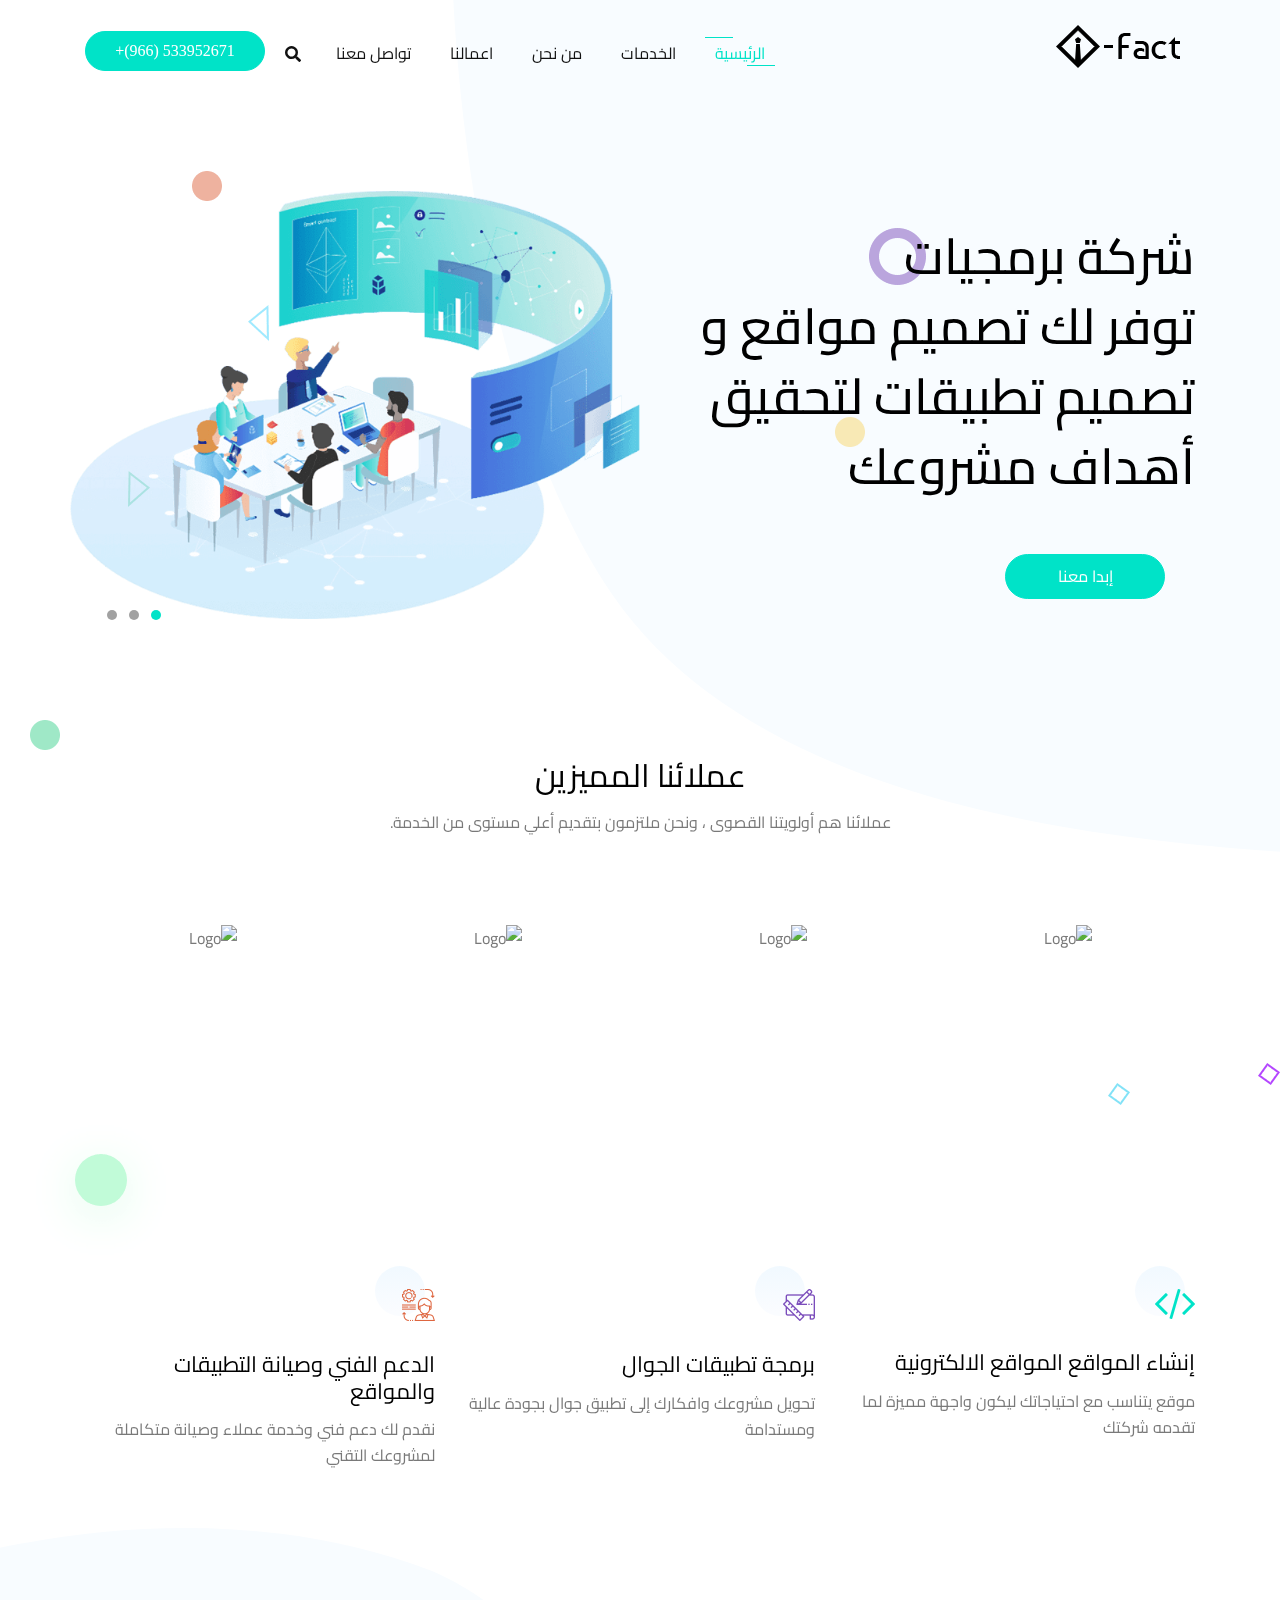
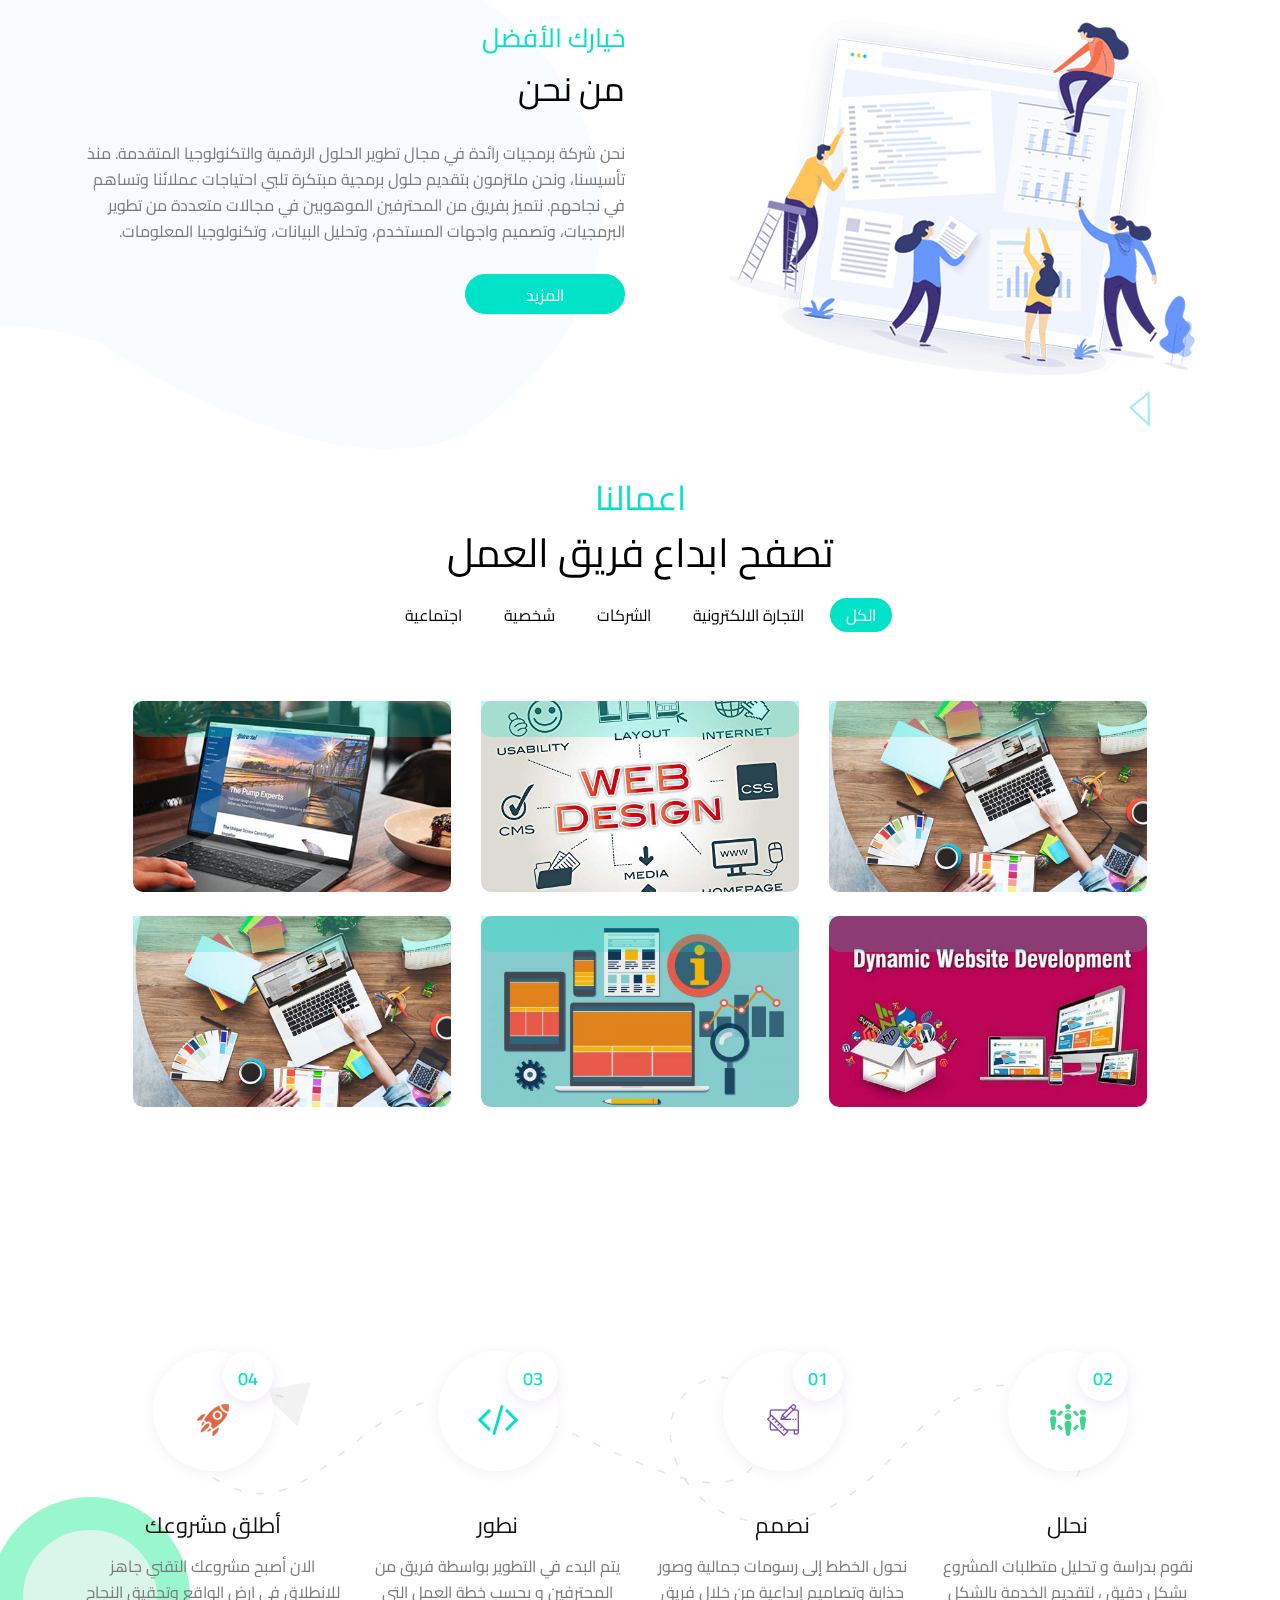
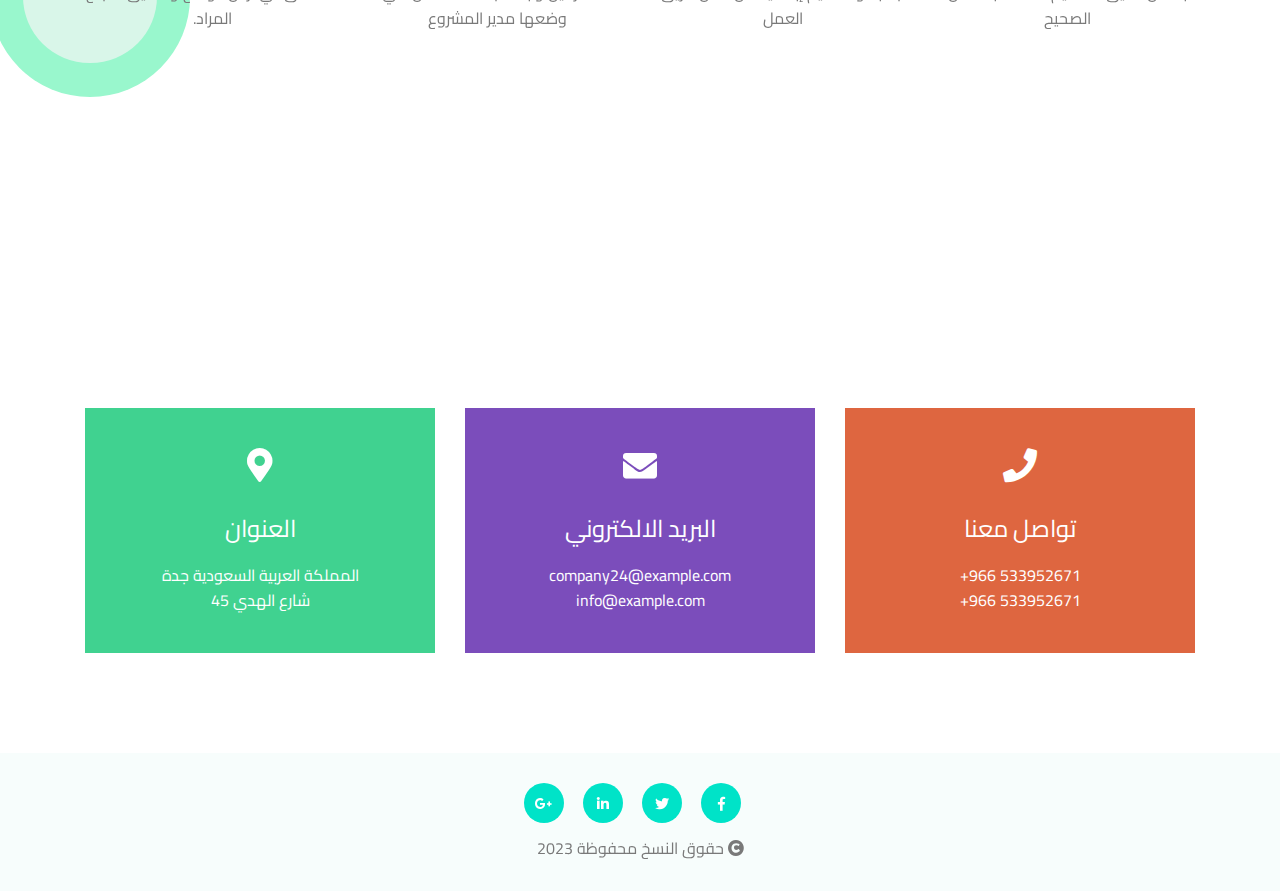
==== commit b21e7929: "options of portfolio" ====
--- a/index.html
+++ b/index.html
@@ -422,51 +422,60 @@
                 <h2 >اعمالنا</h2>
                 <h1>تصفح ابداع فريق العمل </h1>
             </div>
+
+            <ul class="options list-unstyled d-flex justify-content-center my-3">
+                <li class="active rounded-pill py-1 px-3 " data-type =".all">الكل</li>
+                <li class="py-1 px-3 rounded-pill " data-type =".e-commerce">التجارة الالكترونية</li>
+                <li class="py-1 px-3 rounded-pill " data-type =".business">الشركات</li>
+                <li class="py-1 px-3 rounded-pill " data-type =".personal">شخصية</li>
+                <li class="py-1 px-3 rounded-pill " data-type =".social">اجتماعية</li>
+            </ul>
+
             <div class="row p-5 justify-content-center">
-                <div class="col-lg-4 col-sm-6  mb-4  position-relative">
+                <div class="social all col-lg-4 col-sm-6  mb-4  position-relative  ">
                     <div class="box">
                         <a href="http://google.com">
-                            <img src="/images/work-02.jpg" alt="" class="img-fluid rounded position-relative">
+                            <img src="/images/work-01.jpg" alt="" class="img-fluid  position-relative">
                             <p class=" py-1 text-center  position-absolute">Vist</p>
                         </a>
                     </div>
                 </div>
-                <div class="col-lg-4 col-sm-6  mb-4  position-relative">
+                <div class="personal all col-lg-4 col-sm-6  mb-4  position-relative  ">
                     <div class="box">
                         <a href="http://google.com">
-                            <img src="/images/work-02.jpg" alt="" class="img-fluid rounded position-relative">
+                            <img src="/images/work-02.jpg" alt="" class="img-fluid  position-relative">
                             <p class=" py-1 text-center  position-absolute">Vist</p>
                         </a>
                     </div>
                 </div>
-                <div class="col-lg-4 col-sm-6  mb-4  position-relative">
+                <div class="business all col-lg-4 col-sm-6  mb-4  position-relative  ">
                     <div class="box">
                         <a href="http://google.com">
-                            <img src="/images/work-02.jpg" alt="" class="img-fluid rounded position-relative">
+                            <img src="/images/work-04.jpg" alt="" class="img-fluid  position-relative">
                             <p class=" py-1 text-center  position-absolute">Vist</p>
                         </a>
                     </div>
                 </div>
-                <div class="col-lg-4 col-sm-6  mb-4  position-relative">
+                <div class="e-commerce all col-lg-4 col-sm-6  mb-4  position-relative  ">
                     <div class="box">
                         <a href="http://google.com">
-                            <img src="/images/work-02.jpg" alt="" class="img-fluid rounded position-relative">
+                            <img src="/images/work-06.jpg" alt="" class="img-fluid  position-relative">
                             <p class=" py-1 text-center  position-absolute">Vist</p>
                         </a>
                     </div>
                 </div>
-                <div class="col-lg-4 col-sm-6  mb-4  position-relative">
+                <div class="e-commerce all col-lg-4 col-sm-6  mb-4  position-relative  ">
                     <div class="box">
                         <a href="http://google.com">
-                            <img src="/images/work-02.jpg" alt="" class="img-fluid rounded position-relative">
+                            <img src="/images/work-08.jpg" alt="" class="img-fluid  position-relative">
                             <p class=" py-1 text-center  position-absolute">Vist</p>
                         </a>
                     </div>
                 </div>
-                <div class="col-lg-4 col-sm-6  mb-4  position-relative">
+                <div class="social all col-lg-4 col-sm-6  mb-4  position-relative  ">
                     <div class="box">
                         <a href="http://google.com">
-                            <img src="/images/work-02.jpg" alt="" class="img-fluid rounded position-relative">
+                            <img src="/images/work-01.jpg" alt="" class="img-fluid  position-relative">
                             <p class=" py-1 text-center  position-absolute">Vist</p>
                         </a>
                     </div>
@@ -692,6 +701,8 @@
     <script src="js/step.js"></script>
     <!-- Custom js -->
     <script src="js/custom.js"></script>
+    <!-- portfolio js -->
+    <script src="js/portfolio.js"></script>
 </body>
 
 </html>--- a/css/style.css
+++ b/css/style.css
@@ -813,19 +813,46 @@
     margin-bottom: 10px;
 }
 
+.portfolio ul li {
+    cursor: pointer !important;
+    color: black;
+    margin: 5px;
+}
+
+.portfolio ul li.active {
+    color: white;
+    background-color: #00e3c8;
+
+}
+
+.portfolio ul li:hover {
+    /* color: #00e3c8; */
+    color: white;
+    /* background-color: white; */
+    background-color: #00e3c8;
+    transition: 0.3s;
+}
+
 .portfolio .row>div {
     overflow: hidden;
-    max-width: 270px;
+    /* max-width: 270px; */
+}
+
+.portfolio .box {
+    overflow: hidden;
+    cursor: pointer;
+    border-radius: 10px;
 }
 
 .portfolio .box::before {
     content: "";
     position: absolute;
-    width: 0;
-    height: 0;
-    left: 50%;
-    top: 50%;
-    transform: translate(-50%, -50%);
+    width: calc(100% - 30px);
+    height: 100%;
+    left: 15px;
+    top: 0;
+    border-radius: 10px;
+    transform: translateY(-155px);
     background-color: rgba(0, 227, 200, 0.25);
     z-index: 2;
     transition: 0.3s;
@@ -834,34 +861,29 @@
 .portfolio .box p {
     width: calc(100% - 30px);
     bottom: -35px;
-    left: 50%;
-    transform: translateX(-50%);
-    background-color: rgba(0, 0, 0, 0.7);
-    color: white;
+    font-size: 25px;
+    font-weight: bold;
+    color: rgb(0, 0, 0);
     transition: 0.3s;
 }
 
-/* .portfolio .box:hover::before {
-    width: calc(100% - 30px);
-    height: 100%;
-} */
+.portfolio .box:hover::before {
+    transform: translateY(0);
+}
+
 .portfolio .box:hover p {
-    bottom: 0;
+    bottom: 50%;
     opacity: 1;
+    /* border-bottom: 15px; */
+    transform: translateY(50%);
 }
 
 .portfolio .box:hover img {
     transform: scale(1.1);
     transition: 0.4s;
-    opacity: .7;
-}
-
-.portfolio .box {
-    overflow: hidden;
-    cursor: pointer;
-}
-
-.portfolio .box p {}
+    opacity: .8;
+}
+
 
 /* ******************** */
 /* end portfolio */
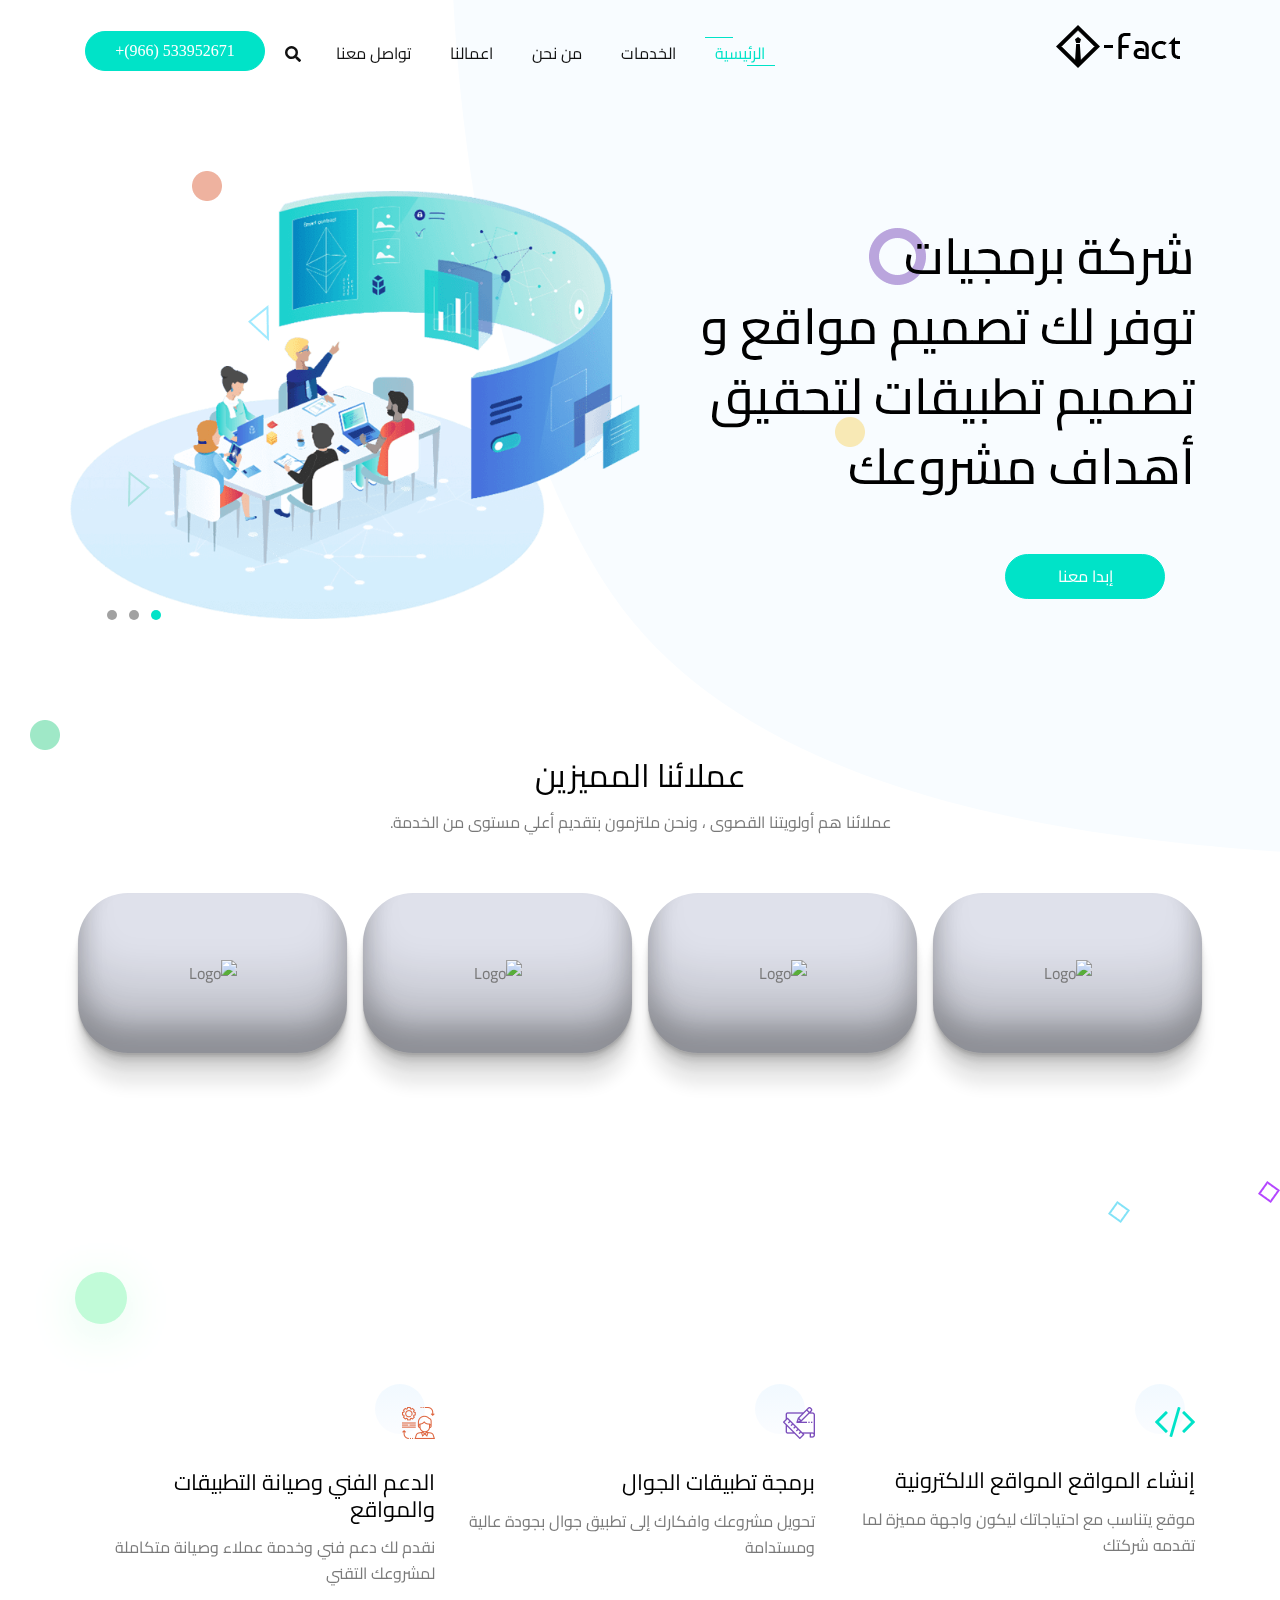
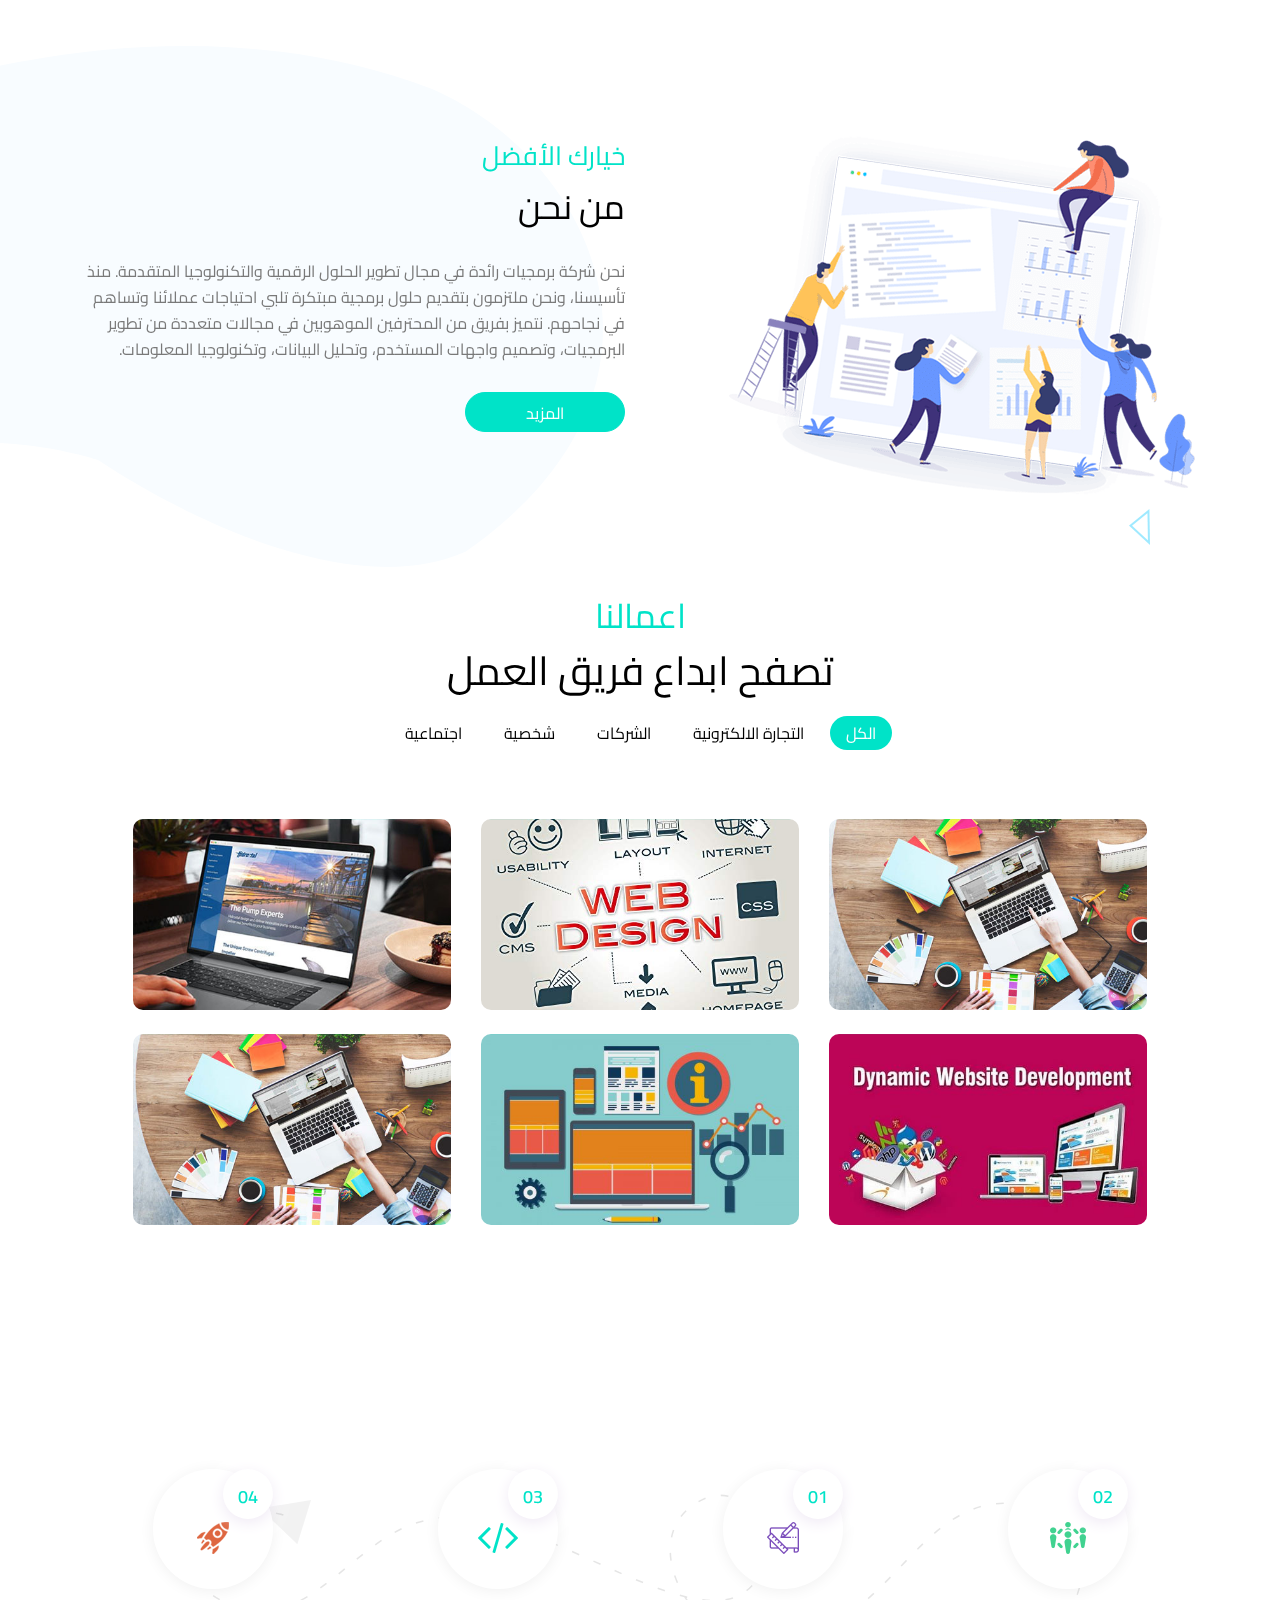
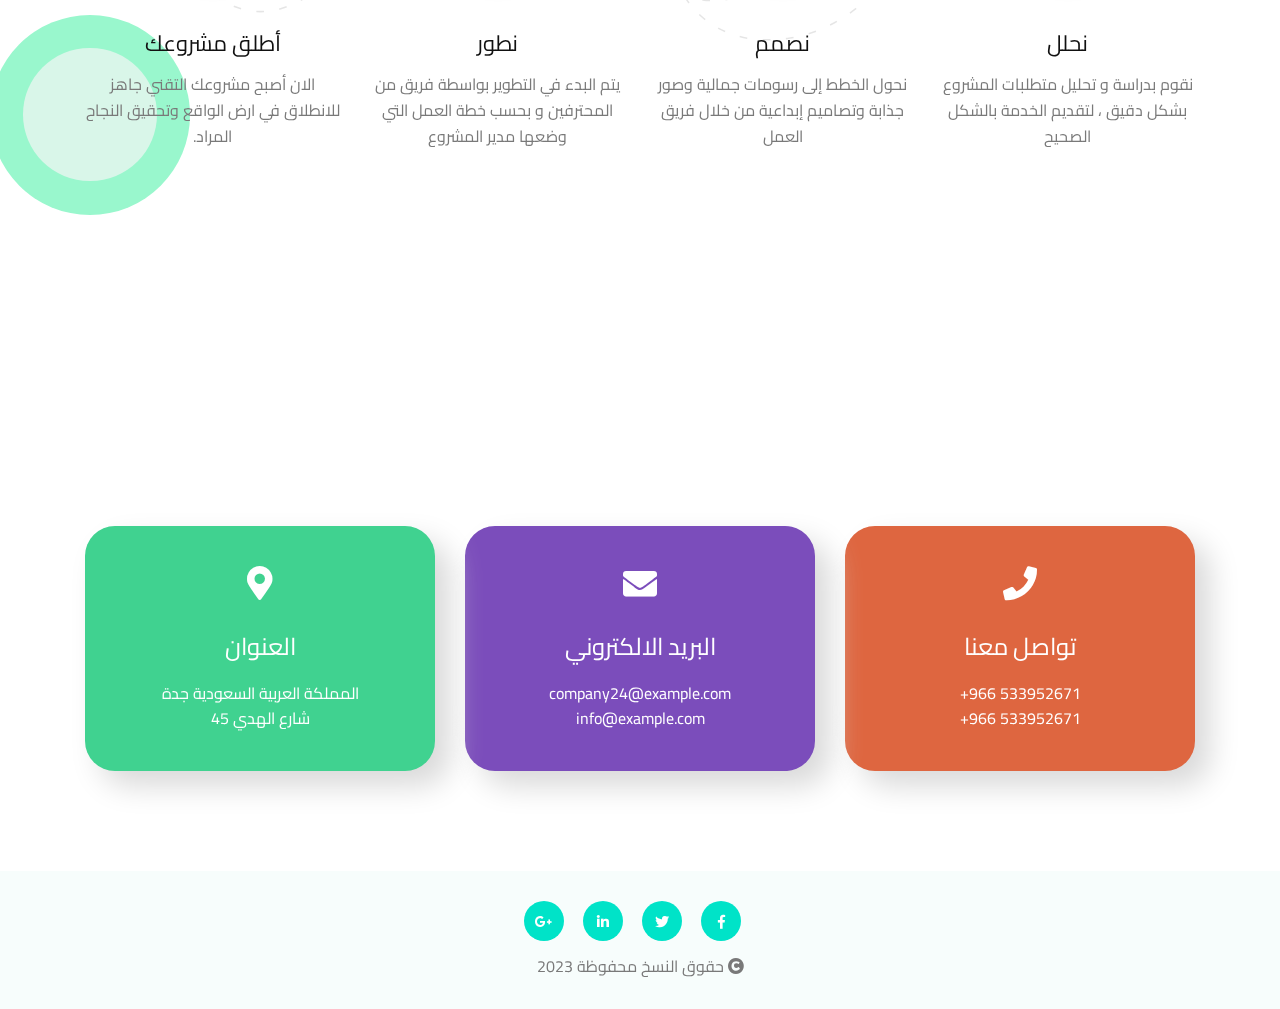
==== commit d52d8325: "Our customers boxes" ====
--- a/index.html
+++ b/index.html
@@ -241,25 +241,25 @@
             <!--====== End Section Title Two ======-->
             <div class="container">
                 <div class="row">
-                    <div class="col-md-3  p-2">
+                    <div class="col-lg-3 col-md-6 col-sm-12  p-2 mb-3">
                         <div class="single-client text-center">
                             <img src="https://cdn.ayroui.com/1.0/images/client-logo/graygrids.svg" alt="Logo" />
                         </div>
                         <!-- single client -->
                     </div>
-                    <div class="col-md-3  p-2">
+                    <div class="col-lg-3 col-md-6 col-sm-12  p-2 mb-3">
                         <div class="single-client text-center">
                             <img src="https://cdn.ayroui.com/1.0/images/client-logo/uideck.svg" alt="Logo" />
                         </div>
                         <!-- single client -->
                     </div>
-                    <div class="col-md-3  p-2">
+                    <div class="col-lg-3 col-md-6 col-sm-12  p-2 mb-3">
                         <div class="single-client text-center">
                             <img src="https://cdn.ayroui.com/1.0/images/client-logo/ayroui.svg" alt="Logo" />
                         </div>
                         <!-- single client -->
                     </div>
-                    <div class="col-md-3  p-2">
+                    <div class="col-lg-3 col-md-6 col-sm-12  p-2 mb-3">
                         <div class="single-client text-center">
                             <img src="https://cdn.ayroui.com/1.0/images/client-logo/lineicons.svg" alt="Logo" />
                         </div>
--- a/css/style.css
+++ b/css/style.css
@@ -819,12 +819,7 @@
     margin: 5px;
 }
 
-.portfolio ul li.active {
-    color: white;
-    background-color: #00e3c8;
-
-}
-
+.portfolio ul li.active,
 .portfolio ul li:hover {
     /* color: #00e3c8; */
     color: white;
@@ -852,7 +847,7 @@
     left: 15px;
     top: 0;
     border-radius: 10px;
-    transform: translateY(-155px);
+    transform: translateY(-100%);
     background-color: rgba(0, 227, 200, 0.25);
     z-index: 2;
     transition: 0.3s;
@@ -14705,6 +14700,9 @@
 .it_comp_contact_main {
     text-align: center;
     background: #de6640;
+    border-radius: 30px;
+    box-shadow: 15px 15px 30px #d9d9d9,
+        -15px -15px 30px #ffffff;
     -webkit-transition: all .5s;
     -moz-transition: all .5s;
     -ms-transition: all .5s;
@@ -25262,5 +25260,38 @@
 }
 
 .client-logo-one .single-client {
-    margin-top: 30px;
+    position: relative;
+    height: 160px;
+    max-width: 100%;
+    background: rgb(223, 225, 235);
+    border-radius: 50px;
+    box-shadow: rgba(0, 0, 0, 0.17) 0px -23px 25px 0px inset,
+        rgba(0, 0, 0, 0.15) 0px -36px 30px 0px inset,
+        rgba(0, 0, 0, 0.1) 0px -79px 40px 0px inset,
+        rgba(0, 0, 0, 0.06) 0px 2px 1px,
+        rgba(0, 0, 0, 0.09) 0px 4px 2px,
+        rgba(0, 0, 0, 0.09) 0px 8px 4px,
+        rgba(0, 0, 0, 0.09) 0px 16px 8px,
+        rgba(0, 0, 0, 0.09) 0px 32px 16px;
+    transition: .3s;
+}
+
+.client-logo-one .single-client:hover {
+    transform: translateY(15px);
+    box-shadow: rgba(0, 0, 0, 0.1) 0px -23px 25px 0px inset,
+        rgba(0, 0, 0, 0.15) 0px -36px 20px 0px inset,
+        rgba(0, 0, 0, 0.05) 0px -79px 40px 0px inset,
+        rgba(0, 0, 0, 0.02) 0px 2px 1px,
+        rgba(0, 0, 0, 0.02) 0px 4px 2px,
+        rgba(0, 0, 0, 0.02) 0px 8px 4px,
+        rgba(0, 0, 0, 0.02) 0px 16px 8px,
+        rgba(0, 0, 0, 0.02) 0px 32px 16px;
+}
+
+.client-logo-one .single-client img {
+    max-width: 200px;
+    position: absolute;
+    left: 50%;
+    top: 50%;
+    transform: translate(-50%, -50%);
 }